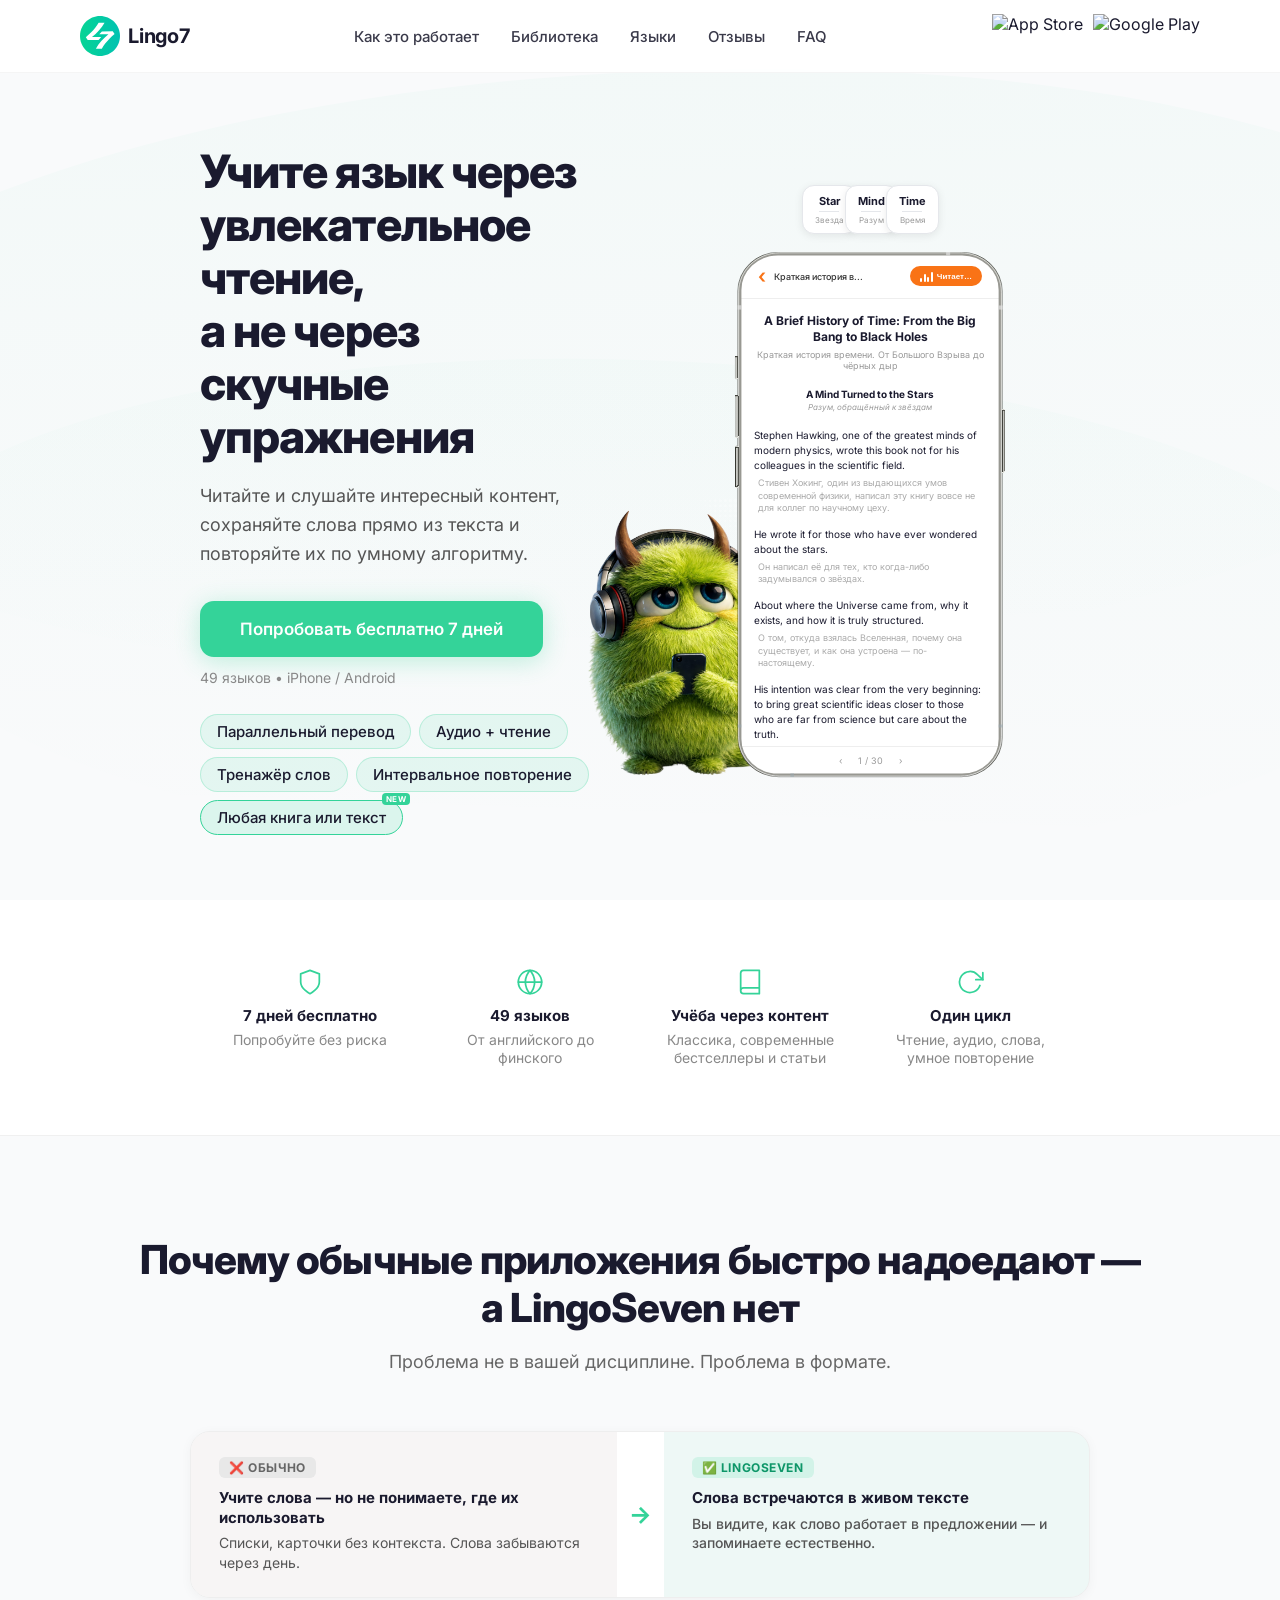
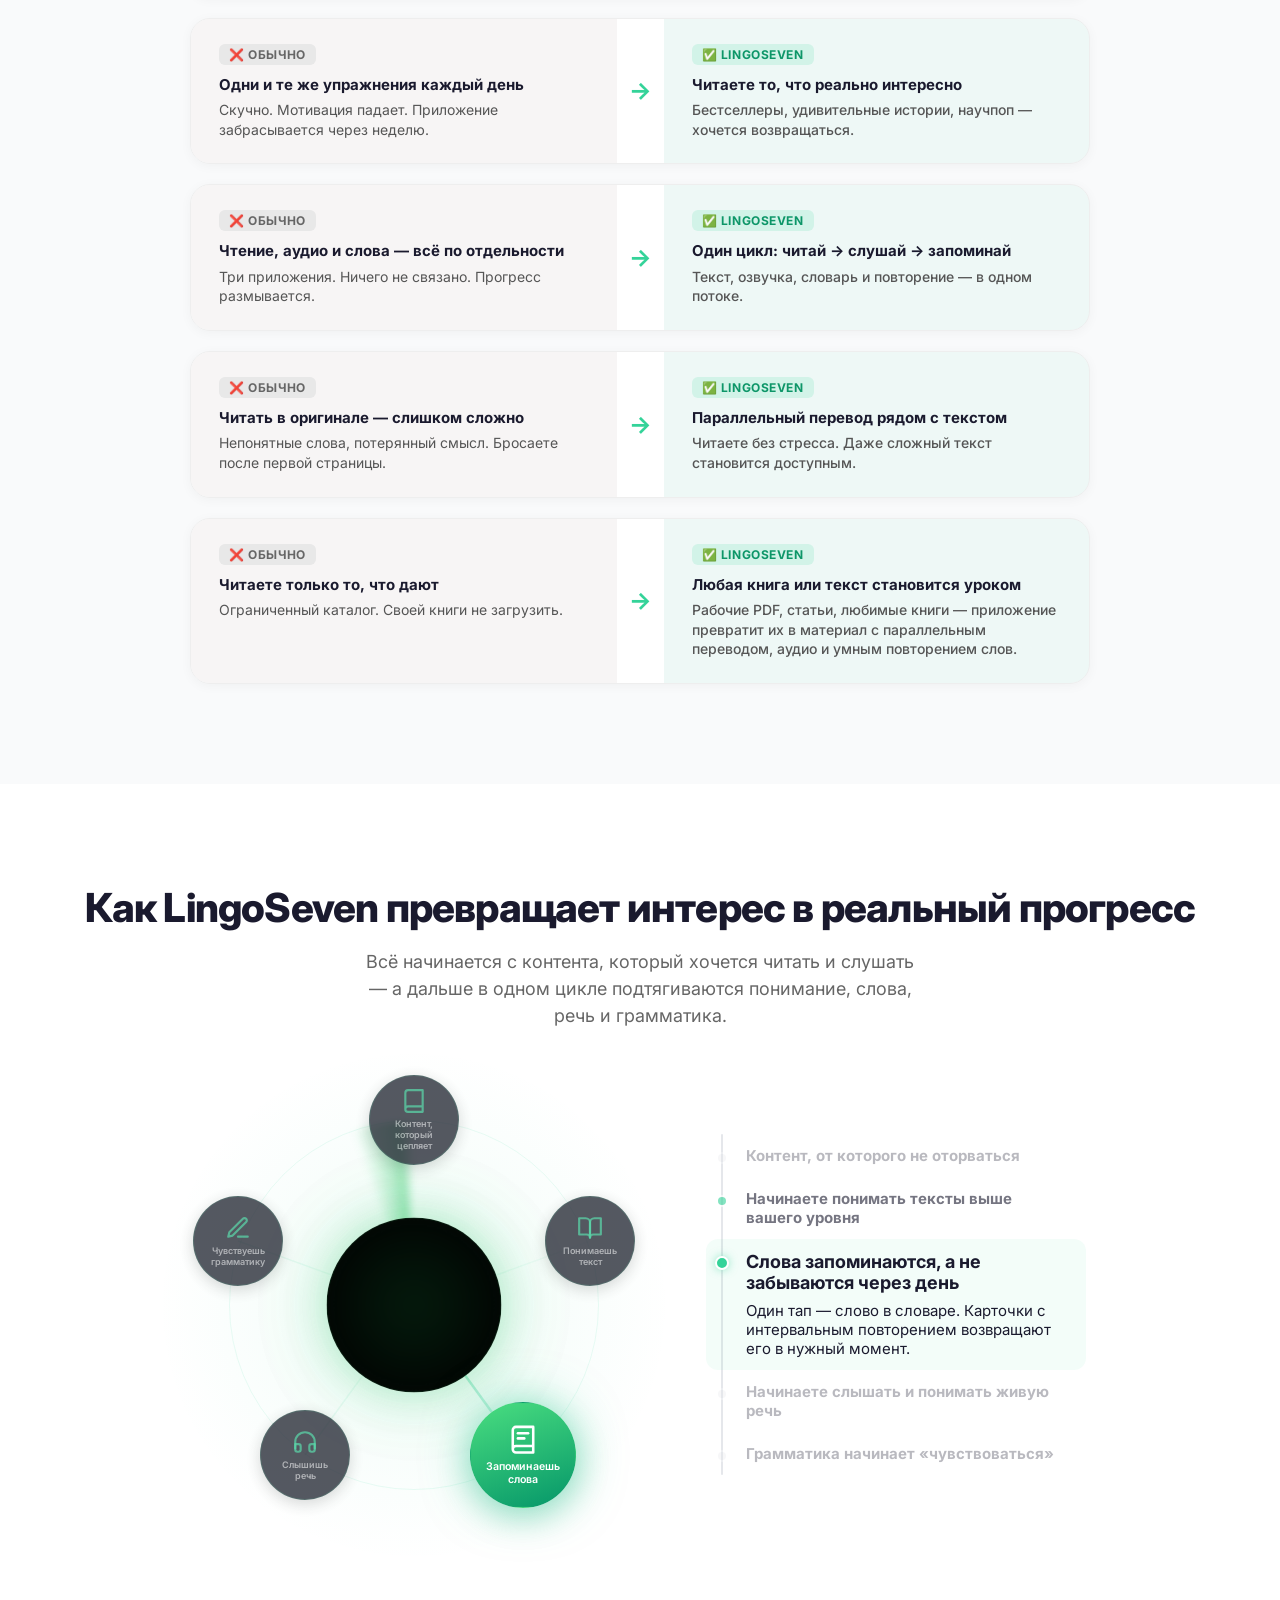
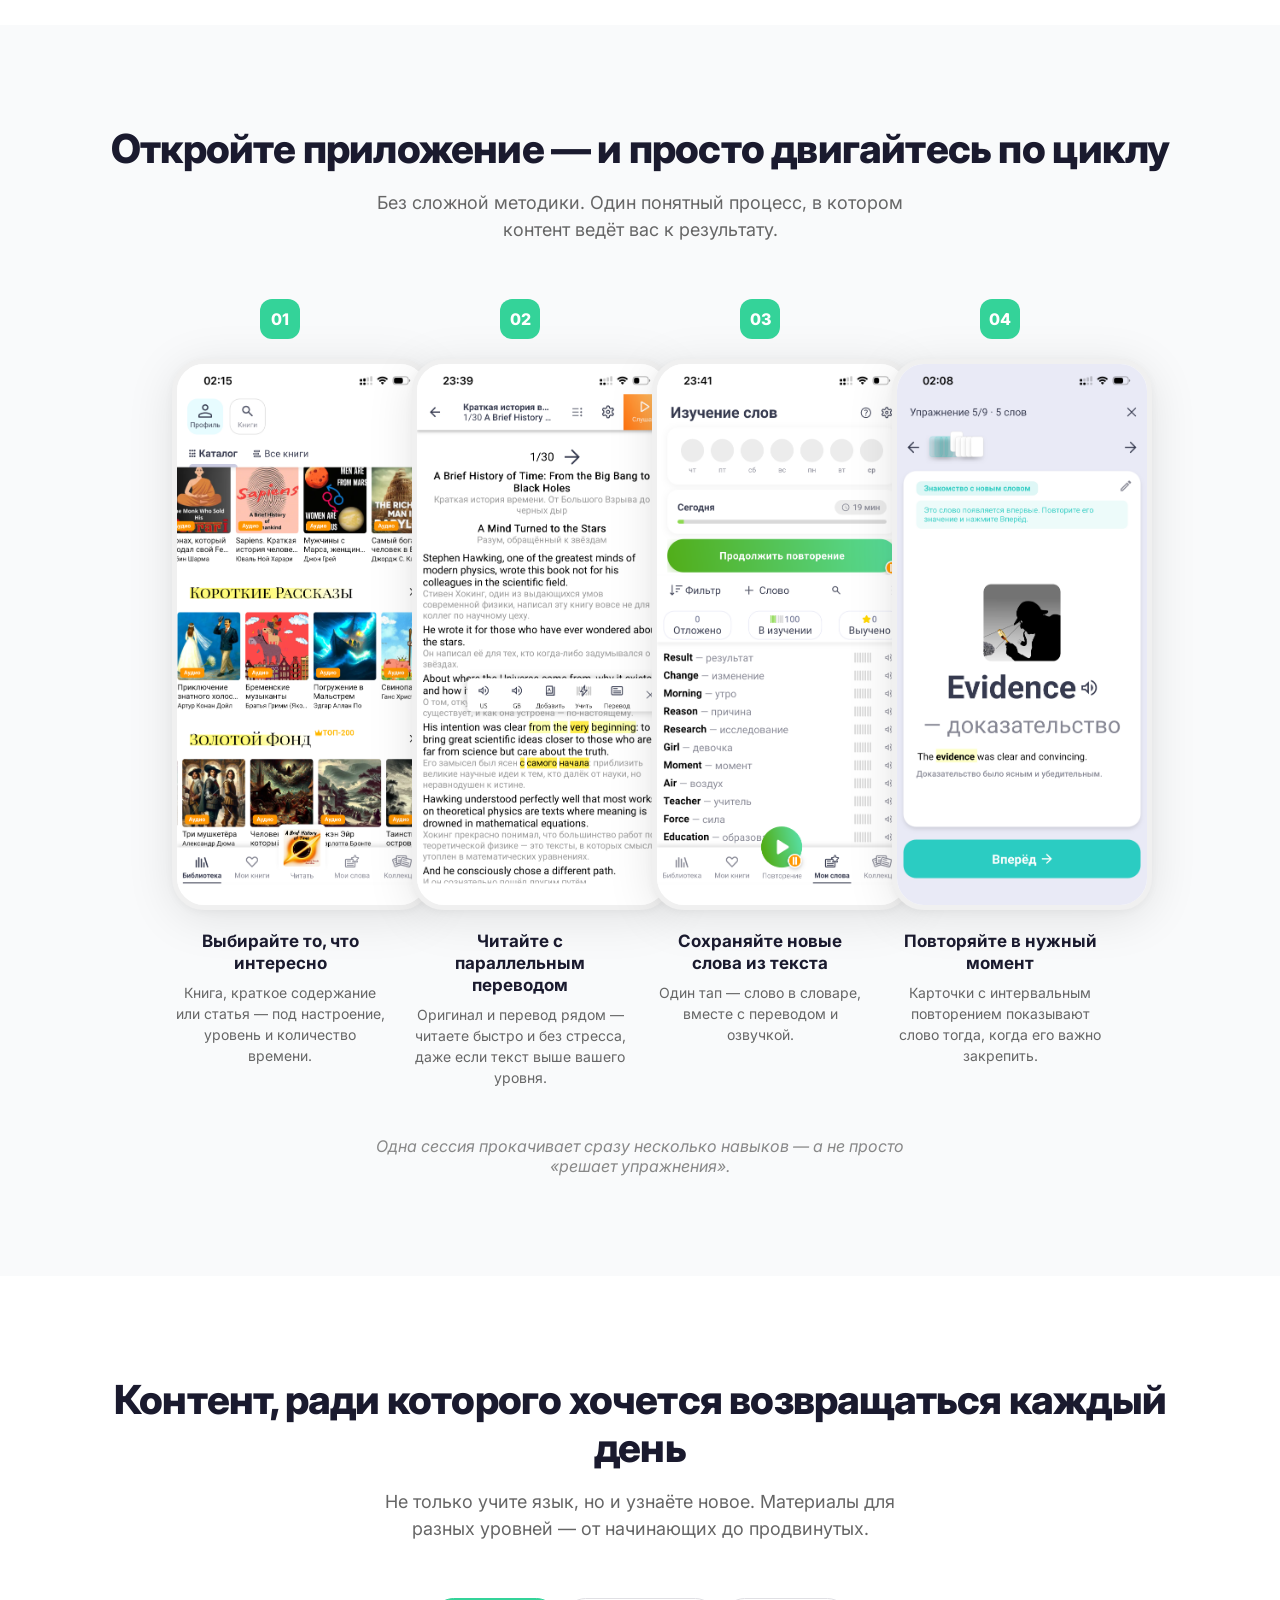
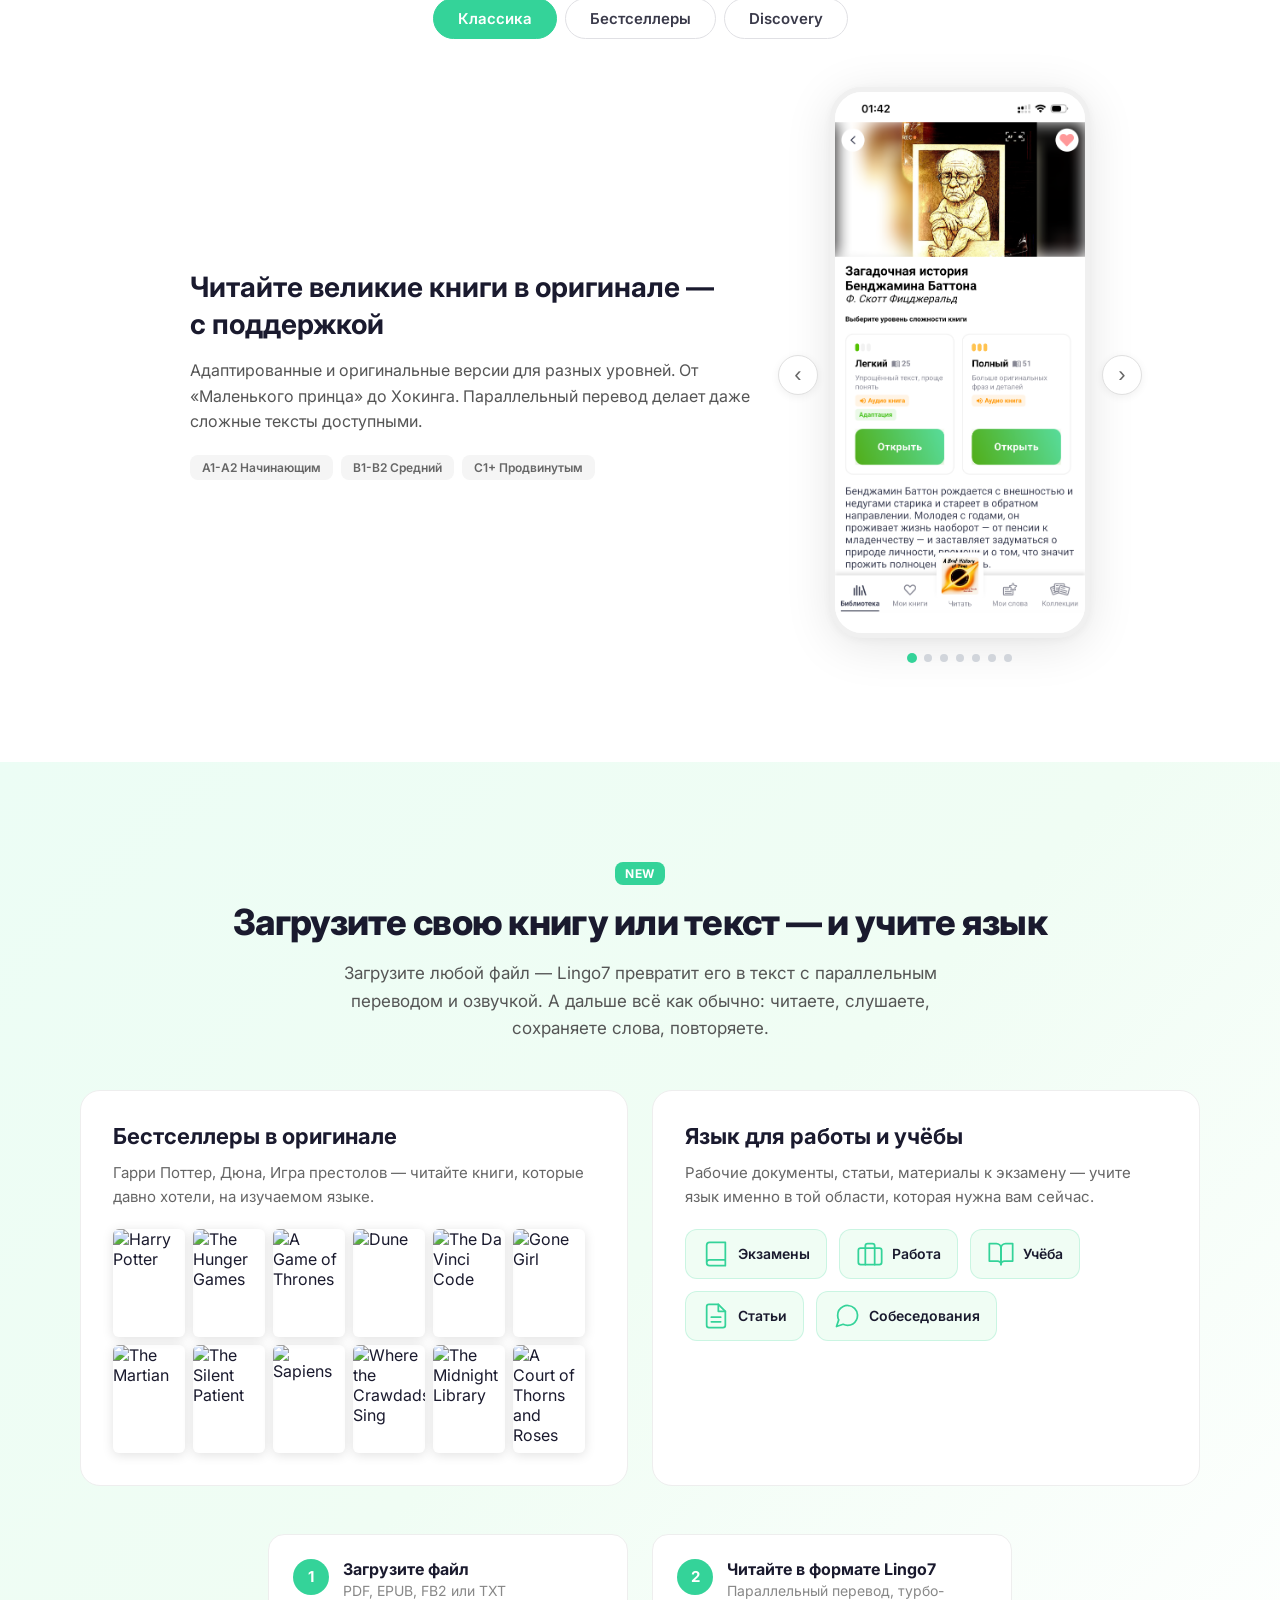
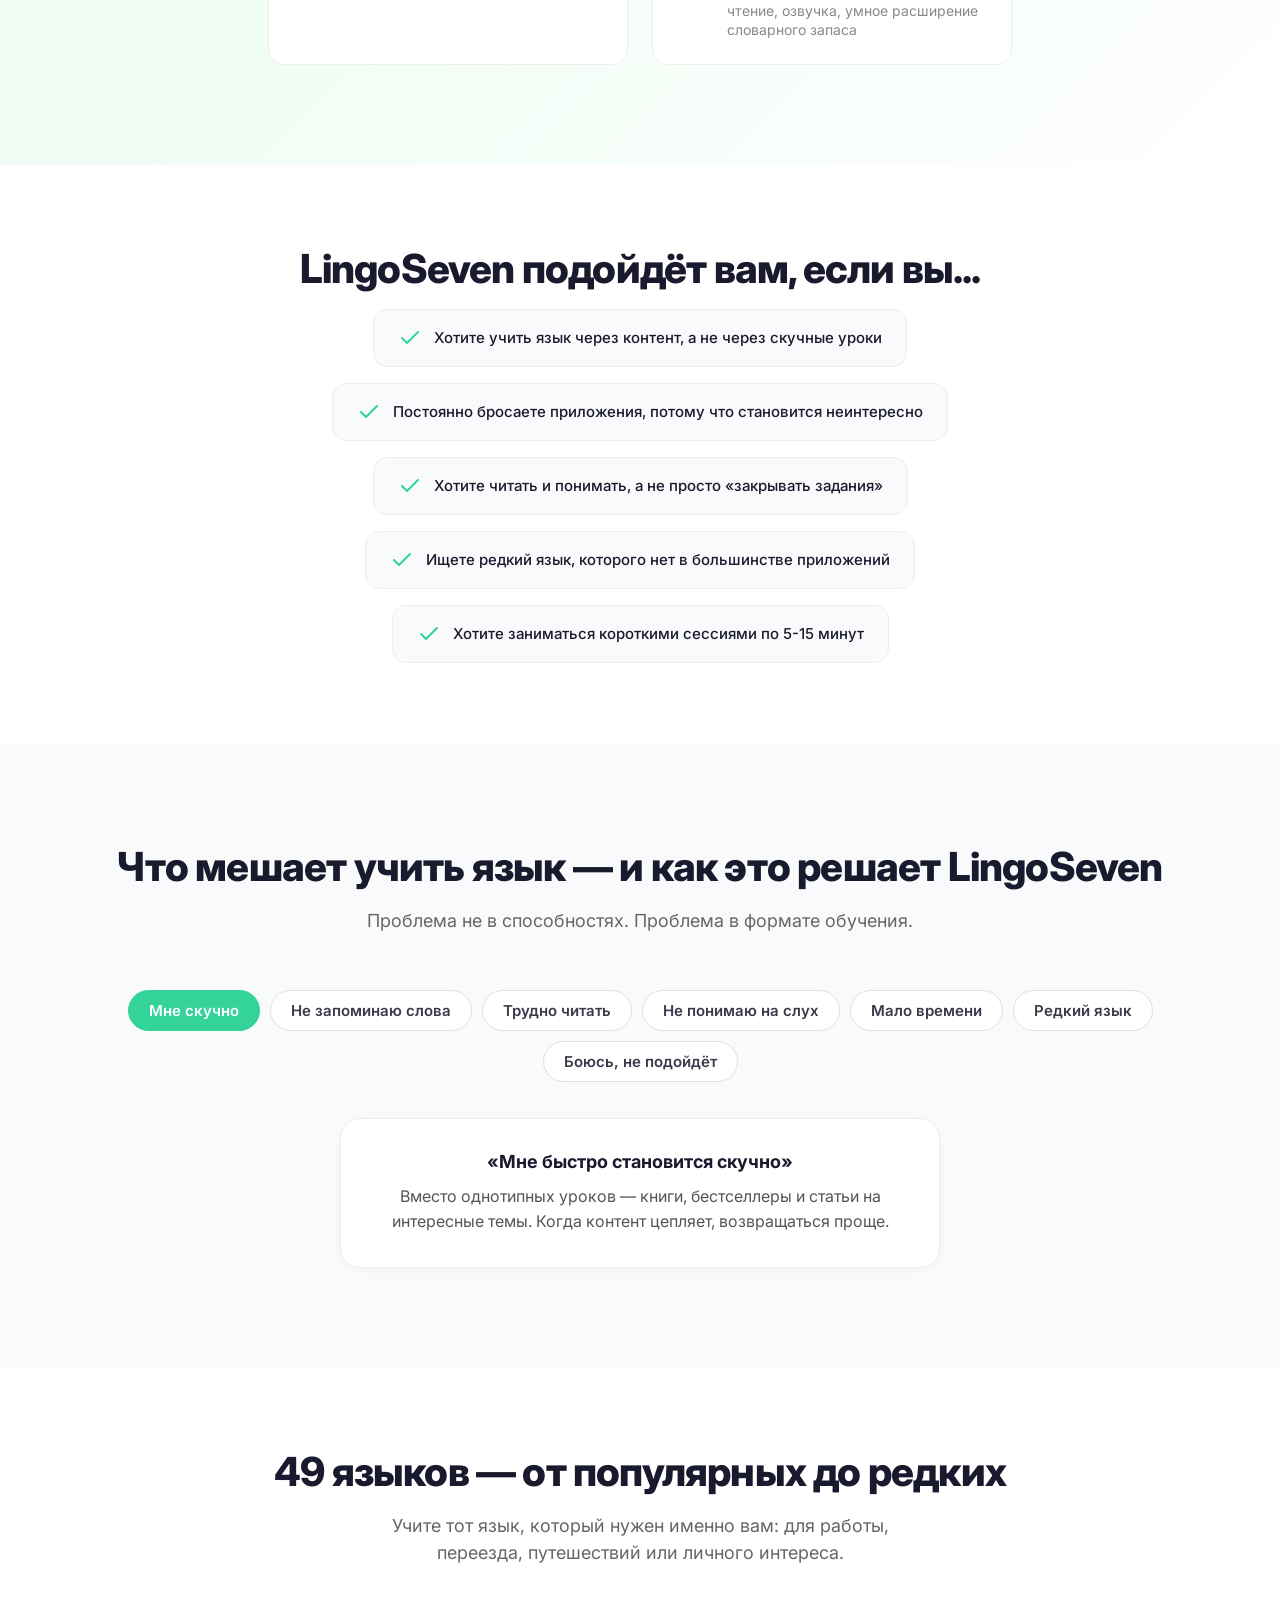
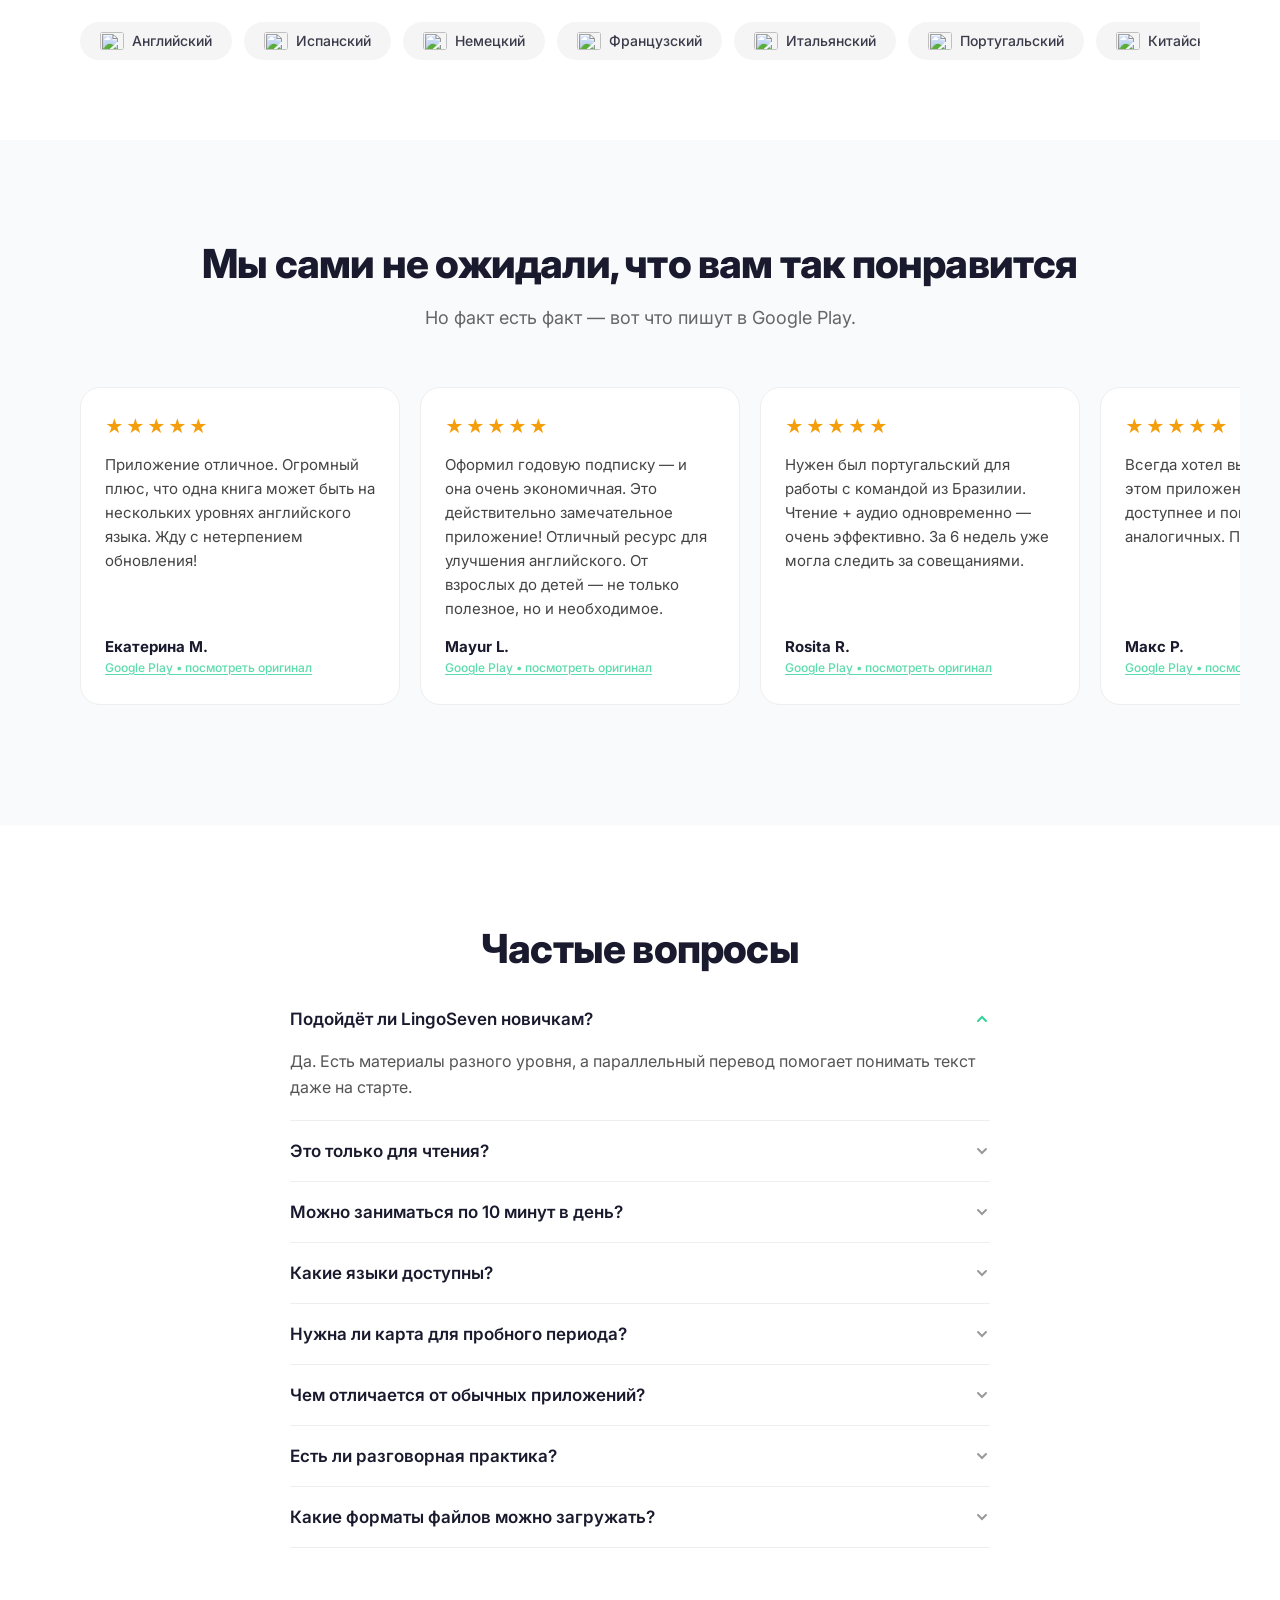
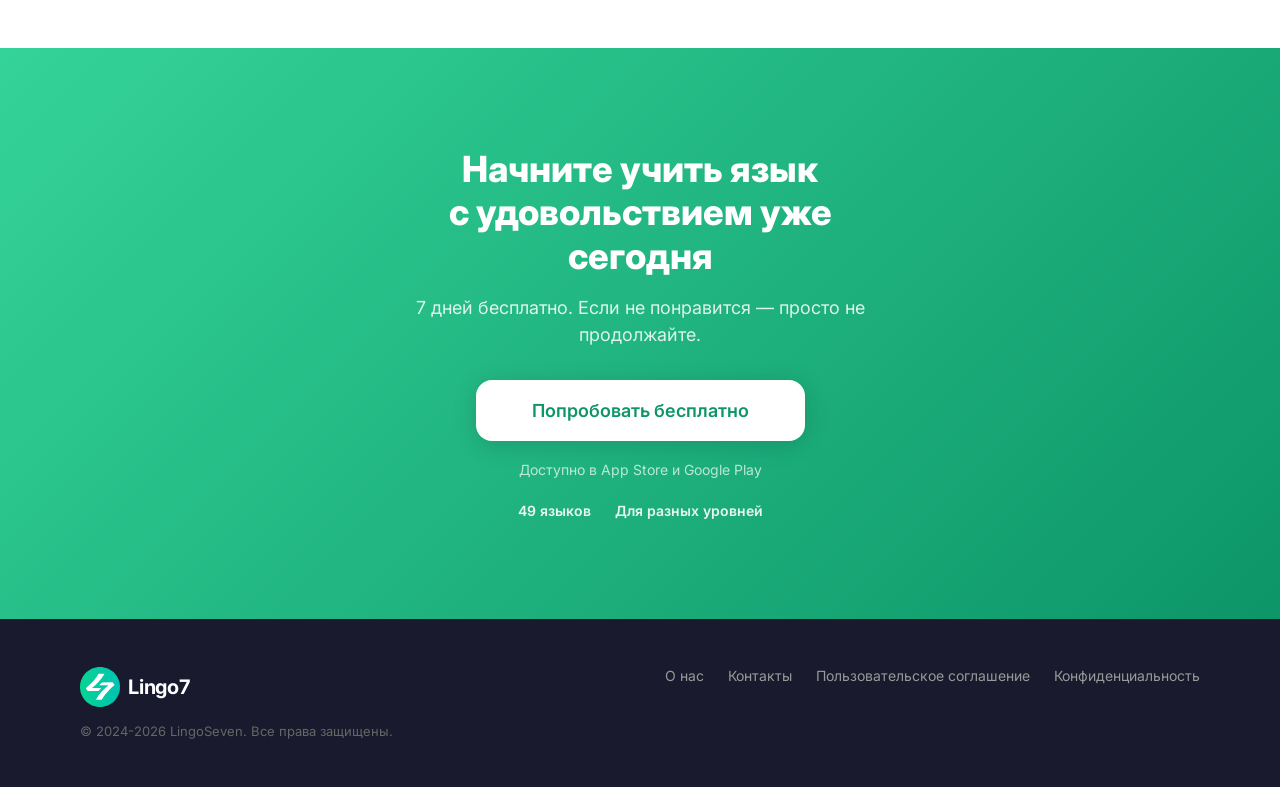
==== index.html @ 99ad4c53 "Update language count from 48 to 49 Co-Authored-By: Claude Opus 4.7 (1M context) <noreply@anthropic." ====
<!DOCTYPE html>
<html lang="ru">
<head>
  <meta charset="UTF-8">
  <meta name="viewport" content="width=device-width, initial-scale=1.0">
  <title>Lingo7 — Учите язык через книги, статьи и аудио. 49 языков</title>
  <meta name="description" content="Учите язык через чтение интересного контента: книги, саммари бестселлеров, статьи. Параллельный перевод, аудио, умное повторение слов. 49 языков. Загрузка любой своей книги.">
  <meta name="keywords" content="учить язык, изучение языка, параллельный перевод, чтение на английском, приложение для изучения языка, lingo7, аудиокниги с переводом, интервальное повторение">
  <link rel="canonical" href="https://lingo7.ru/">

  <!-- Open Graph -->
  <meta property="og:type" content="website">
  <meta property="og:url" content="https://lingo7.ru/">
  <meta property="og:title" content="Lingo7 — Учите язык через книги, статьи и аудио">
  <meta property="og:description" content="Читайте книги, бестселлеры и статьи на изучаемом языке с параллельным переводом, аудио и умным повторением слов. 49 языков.">
  <meta property="og:image" content="https://lingo7.ru/icon-512.png">
  <meta property="og:locale" content="ru_RU">
  <meta property="og:site_name" content="Lingo7">

  <!-- Twitter -->
  <meta name="twitter:card" content="summary_large_image">
  <meta name="twitter:title" content="Lingo7 — Учите язык через книги, статьи и аудио">
  <meta name="twitter:description" content="Читайте книги и статьи на изучаемом языке с параллельным переводом, аудио и умным повторением слов. 49 языков.">
  <meta name="twitter:image" content="https://lingo7.ru/icon-512.png">

  <link rel="icon" href="favicon.ico" sizes="any">
  <link rel="icon" type="image/svg+xml" href="favicon.svg">
  <link rel="icon" type="image/png" sizes="16x16" href="favicon-16x16.png">
  <link rel="icon" type="image/png" sizes="32x32" href="favicon-32x32.png">
  <link rel="apple-touch-icon" href="apple-touch-icon.png">
  <link rel="preconnect" href="https://fonts.googleapis.com">
  <link rel="preconnect" href="https://fonts.gstatic.com" crossorigin>
  <link href="https://fonts.googleapis.com/css2?family=Inter:wght@400;500;600;700;800&display=swap" rel="stylesheet">
  <link rel="stylesheet" href="styles.css">
  <script src="metrika.js"></script>
  <noscript><div><img src="https://mc.yandex.ru/watch/108422162" style="position:absolute; left:-9999px;" alt="" /></div></noscript>
</head>
<body>

  <!-- Header -->
  <header class="header">
    <div class="container header__inner">
      <a href="#" class="logo">
        <img src="favicon.svg" alt="LingoSeven" class="logo__img">
        <span class="logo__text">Lingo7</span>
      </a>
      <nav class="nav">
        <a href="#method" class="nav__link">Как это работает</a>
        <a href="#library" class="nav__link">Библиотека</a>
        <a href="#languages" class="nav__link">Языки</a>
        <a href="#reviews" class="nav__link">Отзывы</a>
        <a href="#faq" class="nav__link">FAQ</a>
      </nav>
      <button class="burger" id="burger" aria-label="Меню">
        <span></span><span></span><span></span>
      </button>
      <div class="header__right header__right--desktop">
        <a href="https://apps.apple.com/us/app/lingo7-reading-audio/id6471030440" class="store-btn" target="_blank" rel="noopener" aria-label="App Store">
          <img src="https://developer.apple.com/assets/elements/badges/download-on-the-app-store.svg" alt="App Store" height="40">
        </a>
        <a href="https://play.google.com/store/apps/details?id=com.doublereading" class="store-btn" target="_blank" rel="noopener" aria-label="Google Play">
          <img src="https://upload.wikimedia.org/wikipedia/commons/7/78/Google_Play_Store_badge_EN.svg" alt="Google Play" height="40">
        </a>
      </div>
      <div class="header__right header__right--mobile">
        <a href="https://apps.apple.com/us/app/lingo7-reading-audio/id6471030440" class="store-btn" target="_blank" rel="noopener" aria-label="App Store">
          <img src="https://static.tildacdn.com/tild3763-3738-4137-b830-613065353063/_.svg" alt="App Store" height="44">
        </a>
        <a href="https://play.google.com/store/apps/details?id=com.doublereading" class="store-btn" target="_blank" rel="noopener" aria-label="Google Play">
          <img src="https://static.tildacdn.com/tild6238-3365-4437-b962-383231626236/__.svg" alt="Google Play" height="44">
        </a>
      </div>
    </div>
  </header>

  <div class="mobile-menu" id="mobileMenu">
    <a href="#method" class="mobile-menu__link">Как это работает</a>
    <a href="#library" class="mobile-menu__link">Библиотека</a>
    <a href="#languages" class="mobile-menu__link">Языки</a>
    <a href="#reviews" class="mobile-menu__link">Отзывы</a>
    <a href="#faq" class="mobile-menu__link">FAQ</a>
  </div>

  <!-- 1. Hero -->
  <section class="hero">
    <div class="hero__bg">
      <div class="hero__wave hero__wave--1"></div>
      <div class="hero__wave hero__wave--2"></div>
    </div>
    <div class="container hero__inner">
      <div class="hero__content">
        <h1 class="hero__title">Учите язык через увлекательное чтение,<br>а&nbsp;не&nbsp;через скучные упражнения</h1>
        <p class="hero__subtitle">Читайте и слушайте интересный контент, сохраняйте слова прямо из текста и повторяйте их по умному алгоритму.</p>
        <a href="#" class="btn btn--primary hero__cta">Попробовать бесплатно 7 дней</a>
        <p class="hero__trust">49 языков &bull; iPhone / Android</p>
        <div class="hero__pills hero__pills--desktop">
          <span class="pill">Параллельный перевод</span>
          <span class="pill">Аудио + чтение</span>
          <span class="pill">Тренажёр слов</span>
          <span class="pill">Интервальное повторение</span>
          <span class="pill pill--new">Любая книга или текст</span>
        </div>
      </div>
      <div class="hero__showcase">
        <!-- Vocabulary deck above phone -->
        <div class="vocab-deck" id="vocabRow">
          <div class="vocab-card">
            <span class="vocab-card__en">Star</span>
            <span class="vocab-card__divider"></span>
            <span class="vocab-card__ru">Звезда</span>
          </div>
          <div class="vocab-card">
            <span class="vocab-card__en">Mind</span>
            <span class="vocab-card__divider"></span>
            <span class="vocab-card__ru">Разум</span>
          </div>
          <div class="vocab-card">
            <span class="vocab-card__en">Time</span>
            <span class="vocab-card__divider"></span>
            <span class="vocab-card__ru">Время</span>
          </div>
          <div class="vocab-card vocab-card--new" id="vocabNew">
            <span class="vocab-card__en">Wrote</span>
            <span class="vocab-card__divider"></span>
            <span class="vocab-card__ru">Написал</span>
          </div>
          <div class="vocab-card vocab-card--new" id="vocabNew2">
            <span class="vocab-card__en">Universe</span>
            <span class="vocab-card__divider"></span>
            <span class="vocab-card__ru">Вселенная</span>
          </div>
        </div>
        <div class="hero__phone-wrap">
          <img src="pics/green2.png" alt="" class="hero__mascot">
          <img src="pics/phone-clean.svg" alt="" class="phone__shell">
          <div class="phone__frame phone__frame--hero">
            <!-- Catalog screen (initial) -->
            <div class="reader__catalog" id="readerCatalog">
              <img src="pics/111.png" alt="Каталог" class="reader__catalog-img">
            </div>
            <div class="reader">
              <!-- Шапка -->
              <div class="reader__header">
                <span class="reader__back">&#8249;</span>
                <span class="reader__title">Краткая история в...</span>
                <button class="reader__listen is-active">
                  <span class="reader__eq">
                    <span class="reader__eq-bar"></span>
                    <span class="reader__eq-bar"></span>
                    <span class="reader__eq-bar"></span>
                    <span class="reader__eq-bar"></span>
                  </span>
                  Читает…
                </button>
              </div>
              <!-- Контент -->
              <div class="reader__content">
                <div class="reader__chapter">A Brief History of Time: From the Big Bang to Black Holes</div>
                <div class="reader__chapter-ru">Краткая история времени. От Большого Взрыва до чёрных дыр</div>

                <div class="reader__subchapter">A Mind Turned to the Stars</div>
                <div class="reader__subchapter-ru">Разум, обращённый к звёздам</div>

                <div class="reader__pair">
                  <p class="reader__en" data-line="0">Stephen Hawking, one of the greatest minds of modern physics, wrote this book not for his colleagues in the scientific field.</p>
                  <p class="reader__ru">Стивен Хокинг, один из выдающихся умов современной физики, написал эту книгу вовсе не для коллег по научному цеху.</p>
                </div>
                <div class="reader__pair">
                  <p class="reader__en" data-line="1">He wrote it for those who have ever wondered about the stars.</p>
                  <p class="reader__ru">Он написал её для тех, кто когда-либо задумывался о звёздах.</p>
                </div>
                <div class="reader__pair">
                  <p class="reader__en" data-line="2">About where the Universe came from, why it exists, and how it is truly structured.</p>
                  <p class="reader__ru">О том, откуда взялась Вселенная, почему она существует, и как она устроена — по-настоящему.</p>
                </div>
                <div class="reader__pair">
                  <p class="reader__en" data-line="3">His intention was clear from the very beginning: to bring great scientific ideas closer to those who are far from science but care about the truth.</p>
                  <p class="reader__ru">Его замысел был ясен с самого начала: приблизить великие научные идеи к тем, кто далёк от науки, но неравнодушен к истине.</p>
                </div>
                <div class="reader__pair">
                  <p class="reader__en" data-line="4">Hawking understood perfectly well that most works on theoretical physics are texts where meaning is drowned in mathematical equations.</p>
                  <p class="reader__ru">Хокинг прекрасно понимал, что большинство работ по теоретической физике — это тексты, в которых смысл утоплен в математических уравнениях.</p>
                </div>
                <div class="reader__pair">
                  <p class="reader__en" data-line="5">And he consciously chose a different path.</p>
                  <p class="reader__ru">И он сознательно выбрал другой путь.</p>
                </div>
              </div>

              <!-- Page footer -->
              <div class="reader__footer">
                <span class="reader__page">&#8249;</span>
                <span class="reader__page">1 / 30</span>
                <span class="reader__page">&#8250;</span>
              </div>

              <!-- Word popup bar -->
              <div class="reader__popup" id="readerPopup">
                <button class="reader__popup-btn" data-action="add">
                  <svg width="14" height="14" viewBox="0 0 24 24" fill="none" stroke="currentColor" stroke-width="2"><line x1="12" y1="5" x2="12" y2="19"/><line x1="5" y1="12" x2="19" y2="12"/></svg>
                  Добавить
                </button>
                <button class="reader__popup-btn" data-action="learn">
                  <svg width="14" height="14" viewBox="0 0 24 24" fill="none" stroke="currentColor" stroke-width="2"><path d="M2 3h6a4 4 0 0 1 4 4v14a3 3 0 0 0-3-3H2z"/><path d="M22 3h-6a4 4 0 0 0-4 4v14a3 3 0 0 1 3-3h7z"/></svg>
                  Учить
                </button>
                <button class="reader__popup-btn" data-action="translate">
                  <svg width="14" height="14" viewBox="0 0 24 24" fill="none" stroke="currentColor" stroke-width="2"><circle cx="12" cy="12" r="10"/><line x1="2" y1="12" x2="22" y2="12"/><path d="M12 2a15.3 15.3 0 0 1 4 10 15.3 15.3 0 0 1-4 10 15.3 15.3 0 0 1-4-10 15.3 15.3 0 0 1 4-10z"/></svg>
                  Перевод
                </button>
              </div>

              <!-- Word card overlay -->
              <div class="reader__card" id="readerCard">
                <div class="reader__card-header">
                  <button class="reader__card-close" id="readerCardClose">&times;</button>
                </div>
                <div class="reader__card-word">Wonder</div>
                <div class="reader__card-transcription">[wʌndəɹ]</div>
                <div class="reader__card-translation">— интересоваться</div>
                <div class="reader__card-divider"></div>
                <div class="reader__card-all">Все переводы:</div>
                <div class="reader__card-alt">— интересоваться</div>
                <div class="reader__card-alt">— удивляться</div>
                <div class="reader__card-example">I <em>wonder</em> what time it is.</div>
                <div class="reader__card-example-ru">Интересно, который сейчас час.</div>
              </div>

              <!-- Added to dictionary toast -->
              <div class="reader__toast" id="readerToast">
                <svg width="16" height="16" viewBox="0 0 24 24" fill="none" stroke="#34D399" stroke-width="2.5"><polyline points="20 6 9 17 4 12"/></svg>
                Добавлено в словарь
              </div>

              <!-- Tap finger -->
              <div class="reader__finger" id="readerFinger">
                <img src="pics/finger.svg" alt="" width="36" height="36">
              </div>
            </div>
          </div>
        </div>
      </div>
      <div class="hero__speech">
        <img src="pics/green2.png" alt="" class="hero__speech-mascot">
        <div class="hero__speech-bubble">
          <p>Читайте и слушайте интересный контент, сохраняйте слова прямо из текста и повторяйте их по умному алгоритму.</p>
          <span class="hero__speech-trust">49 языков &bull; iPhone / Android</span>
        </div>
      </div>
      <div class="hero__pills hero__pills--mobile">
        <div class="hero__pills-track">
          <span class="pill">Параллельный перевод</span>
          <span class="pill">Аудио + чтение</span>
          <span class="pill">Тренажёр слов</span>
          <span class="pill">Интервальное повторение</span>
          <span class="pill pill--new">Любая книга или текст</span>
          <span class="pill">Параллельный перевод</span>
          <span class="pill">Аудио + чтение</span>
          <span class="pill">Тренажёр слов</span>
          <span class="pill">Интервальное повторение</span>
          <span class="pill pill--new">Любая книга или текст</span>
        </div>
      </div>
    </div>
  </section>

  <!-- 2. Trust-strip -->
  <section class="trust">
    <div class="container trust__inner">
      <div class="trust__card">
        <svg class="trust__icon" width="28" height="28" viewBox="0 0 24 24" fill="none" stroke="#34D399" stroke-width="1.5" stroke-linecap="round" stroke-linejoin="round"><path d="M12 22s8-4 8-10V5l-8-3-8 3v7c0 6 8 10 8 10z"/></svg>
        <strong>7 дней бесплатно</strong>
        <span>Попробуйте без риска</span>
      </div>
      <div class="trust__card">
        <svg class="trust__icon" width="28" height="28" viewBox="0 0 24 24" fill="none" stroke="#34D399" stroke-width="1.5" stroke-linecap="round" stroke-linejoin="round"><circle cx="12" cy="12" r="10"/><line x1="2" y1="12" x2="22" y2="12"/><path d="M12 2a15.3 15.3 0 0 1 4 10 15.3 15.3 0 0 1-4 10 15.3 15.3 0 0 1-4-10 15.3 15.3 0 0 1 4-10z"/></svg>
        <strong>49 языков</strong>
        <span>От английского до финского</span>
      </div>
      <div class="trust__card">
        <svg class="trust__icon" width="28" height="28" viewBox="0 0 24 24" fill="none" stroke="#34D399" stroke-width="1.5" stroke-linecap="round" stroke-linejoin="round"><path d="M4 19.5v-15A2.5 2.5 0 0 1 6.5 2H20v20H6.5a2.5 2.5 0 0 1 0-5H20"/></svg>
        <strong>Учёба через контент</strong>
        <span>Классика, современные бестселлеры и статьи</span>
      </div>
      <div class="trust__card">
        <svg class="trust__icon" width="28" height="28" viewBox="0 0 24 24" fill="none" stroke="#34D399" stroke-width="1.5" stroke-linecap="round" stroke-linejoin="round"><polyline points="23 4 23 10 17 10"/><path d="M20.49 15a9 9 0 1 1-2.12-9.36L23 10"/></svg>
        <strong>Один цикл</strong>
        <span>Чтение, аудио, слова, умное повторение</span>
      </div>
    </div>
  </section>

  <!-- 3. Compare-block -->
  <section class="compare" id="why">
    <div class="container">
      <h2 class="section__title">Почему обычные приложения быстро надоедают — а&nbsp;LingoSeven нет</h2>
      <p class="section__subtitle">Проблема не в вашей дисциплине. Проблема в формате.</p>
      <div class="compare__list">

        <div class="compare__row">
          <div class="compare__old">
            <span class="compare__label compare__label--old">❌ Обычно</span>
            <strong>Учите слова — но не понимаете, где их использовать</strong>
            <p>Списки, карточки без контекста. Слова забываются через день.</p>
          </div>
          <div class="compare__arrow">→</div>
          <div class="compare__new">
            <span class="compare__label compare__label--new">✅ LingoSeven</span>
            <strong>Слова встречаются в живом тексте</strong>
            <p>Вы видите, как слово работает в предложении — и запоминаете естественно.</p>
          </div>
        </div>

        <div class="compare__row">
          <div class="compare__old">
            <span class="compare__label compare__label--old">❌ Обычно</span>
            <strong>Одни и те же упражнения каждый день</strong>
            <p>Скучно. Мотивация падает. Приложение забрасывается через неделю.</p>
          </div>
          <div class="compare__arrow">→</div>
          <div class="compare__new">
            <span class="compare__label compare__label--new">✅ LingoSeven</span>
            <strong>Читаете то, что реально интересно</strong>
            <p>Бестселлеры, удивительные истории, научпоп — хочется возвращаться.</p>
          </div>
        </div>

        <div class="compare__row">
          <div class="compare__old">
            <span class="compare__label compare__label--old">❌ Обычно</span>
            <strong>Чтение, аудио и слова — всё по отдельности</strong>
            <p>Три приложения. Ничего не связано. Прогресс размывается.</p>
          </div>
          <div class="compare__arrow">→</div>
          <div class="compare__new">
            <span class="compare__label compare__label--new">✅ LingoSeven</span>
            <strong>Один цикл: читай → слушай → запоминай</strong>
            <p>Текст, озвучка, словарь и повторение — в одном потоке.</p>
          </div>
        </div>

        <div class="compare__row">
          <div class="compare__old">
            <span class="compare__label compare__label--old">❌ Обычно</span>
            <strong>Читать в оригинале — слишком сложно</strong>
            <p>Непонятные слова, потерянный смысл. Бросаете после первой страницы.</p>
          </div>
          <div class="compare__arrow">→</div>
          <div class="compare__new">
            <span class="compare__label compare__label--new">✅ LingoSeven</span>
            <strong>Параллельный перевод рядом с текстом</strong>
            <p>Читаете без стресса. Даже сложный текст становится доступным.</p>
          </div>
        </div>

        <div class="compare__row">
          <div class="compare__old">
            <span class="compare__label compare__label--old">❌ Обычно</span>
            <strong>Читаете только то, что дают</strong>
            <p>Ограниченный каталог. Своей книги не загрузить.</p>
          </div>
          <div class="compare__arrow">→</div>
          <div class="compare__new">
            <span class="compare__label compare__label--new">✅ LingoSeven</span>
            <strong>Любая книга или текст становится уроком</strong>
            <p>Рабочие PDF, статьи, любимые книги — приложение превратит их в материал с параллельным переводом, аудио и умным повторением слов.</p>
          </div>
        </div>

      </div>
    </div>
  </section>

<!-- 4. Метод L7 (Orbital) -->
<section class="method" id="method">
    <div class="container">
      <h2 class="section__title">Как LingoSeven превращает интерес в&nbsp;реальный прогресс</h2>
      <p class="section__subtitle">Всё начинается с контента, который хочется читать и слушать — а дальше в одном цикле подтягиваются понимание, слова, речь и грамматика.</p>

      <div class="method__layout">
        <!-- Orbital diagram -->
        <div class="method__diagram">
          <div class="method__ring"></div>
          <!-- Connection lines -->
          <svg class="method__lines" width="440" height="440" viewBox="0 0 440 440">
            <line x1="220" y1="220" x2="220" y2="35" stroke="url(#lineGrad)" stroke-width="1.5" opacity="0.5"/>
            <line x1="220" y1="220" x2="396" y2="156" stroke="url(#lineGrad)" stroke-width="1.5" opacity="0.5"/>
            <line x1="220" y1="220" x2="329" y2="370" stroke="url(#lineGrad)" stroke-width="1.5" opacity="0.5"/>
            <line x1="220" y1="220" x2="111" y2="370" stroke="url(#lineGrad)" stroke-width="1.5" opacity="0.5"/>
            <line x1="220" y1="220" x2="44" y2="156" stroke="url(#lineGrad)" stroke-width="1.5" opacity="0.5"/>
            <defs>
              <linearGradient id="lineGrad" x1="0%" y1="0%" x2="100%" y2="0%">
                <stop offset="0%" stop-color="#34D399" stop-opacity="0.8"/>
                <stop offset="100%" stop-color="#34D399" stop-opacity="0.2"/>
              </linearGradient>
            </defs>
          </svg>
          <!-- Shared gradient for node icons -->
          <svg width="0" height="0" style="position:absolute;">
            <defs>
              <linearGradient id="nodeGrad" x1="0%" y1="0%" x2="100%" y2="100%">
                <stop offset="0%" stop-color="#34D399"/>
                <stop offset="100%" stop-color="#059669"/>
              </linearGradient>
            </defs>
          </svg>
          <div class="method__hub" id="methodPause">
            <video class="method__video" src="pics/animation.mp4" muted playsinline></video>
            <img class="method__logo" src="favicon.svg" alt="LingoSeven" style="display:none;">
            <div class="method__hub-overlay">
              <svg class="method__pause-icon" width="32" height="32" viewBox="0 0 24 24" fill="#fff"><rect x="6" y="4" width="4" height="16" rx="1"/><rect x="14" y="4" width="4" height="16" rx="1"/></svg>
              <svg class="method__play-icon" width="32" height="32" viewBox="0 0 24 24" fill="#fff" style="display:none"><polygon points="6 3 20 12 6 21"/></svg>
            </div>
          </div>

          <button class="method__node method__node--1" data-idx="4">
            <svg class="method__node-icon" width="26" height="26" viewBox="0 0 24 24" fill="none" stroke="url(#nodeGrad)" stroke-width="2" stroke-linecap="round" stroke-linejoin="round"><path d="M4 19.5v-15A2.5 2.5 0 0 1 6.5 2H20v20H6.5a2.5 2.5 0 0 1 0-5H20"/></svg>
            <span>Контент,<br>который<br>цепляет</span>
          </button>
          <button class="method__node method__node--2" data-idx="0">
            <svg class="method__node-icon" width="26" height="26" viewBox="0 0 24 24" fill="none" stroke="url(#nodeGrad)" stroke-width="2" stroke-linecap="round" stroke-linejoin="round"><path d="M2 3h6a4 4 0 0 1 4 4v14a3 3 0 0 0-3-3H2z"/><path d="M22 3h-6a4 4 0 0 0-4 4v14a3 3 0 0 1 3-3h7z"/></svg>
            <span>Понимаешь<br>текст</span>
          </button>
          <button class="method__node method__node--3" data-idx="1">
            <svg class="method__node-icon" width="26" height="26" viewBox="0 0 24 24" fill="none" stroke="url(#nodeGrad)" stroke-width="2" stroke-linecap="round" stroke-linejoin="round"><path d="M4 19.5v-15A2.5 2.5 0 0 1 6.5 2H20v20H6.5a2.5 2.5 0 0 1 0-5H20"/><line x1="8" y1="7" x2="16" y2="7"/><line x1="8" y1="11" x2="13" y2="11"/></svg>
            <span>Запоминаешь<br>слова</span>
          </button>
          <button class="method__node method__node--4" data-idx="2">
            <svg class="method__node-icon" width="26" height="26" viewBox="0 0 24 24" fill="none" stroke="url(#nodeGrad)" stroke-width="2" stroke-linecap="round" stroke-linejoin="round"><path d="M3 18v-6a9 9 0 0 1 18 0v6"/><path d="M21 19a2 2 0 0 1-2 2h-1a2 2 0 0 1-2-2v-3a2 2 0 0 1 2-2h3zM3 19a2 2 0 0 0 2 2h1a2 2 0 0 0 2-2v-3a2 2 0 0 0-2-2H3z"/></svg>
            <span>Слышишь<br>речь</span>
          </button>
          <button class="method__node method__node--5" data-idx="3">
            <svg class="method__node-icon" width="26" height="26" viewBox="0 0 24 24" fill="none" stroke="url(#nodeGrad)" stroke-width="2" stroke-linecap="round" stroke-linejoin="round"><path d="M12 20h9"/><path d="M16.5 3.5a2.121 2.121 0 1 1 3 3L7 19l-4 1 1-4L16.5 3.5z"/></svg>
            <span>Чувствуешь<br>грамматику</span>
          </button>
        </div>

        <!-- Detail panel -->
        <div class="method__details">
          <div class="method__detail" data-idx="4">
            <h3>Контент, от которого не оторваться</h3>
            <p>Бестселлеры, удивительные истории, научпоп — на разные уровни. Когда интересно, вы возвращаетесь каждый день, а язык растёт сам собой.</p>
          </div>
          <div class="method__detail" data-idx="0">
            <h3>Начинаете понимать тексты выше вашего уровня</h3>
            <p>Параллельный перевод рядом с оригиналом. Не нужно лезть в словарь — просто читаете и понимаете.</p>
          </div>
          <div class="method__detail" data-idx="1">
            <h3>Слова запоминаются, а не забываются через день</h3>
            <p>Один тап — слово в словаре. Карточки с интервальным повторением возвращают его в нужный момент.</p>
          </div>
          <div class="method__detail" data-idx="2">
            <h3>Начинаете слышать и понимать живую речь</h3>
            <p>Режим «слушай и читай» — звук и текст одновременно. Мозг быстро привыкает к звучанию языка.</p>
          </div>
          <div class="method__detail" data-idx="3">
            <h3>Грамматика начинает «чувствоваться»</h3>
            <p>Вы встречаете конструкции в живом тексте снова и снова. Правила усваиваются естественно, без зубрёжки.</p>
          </div>
        </div>
      </div>


      <!-- Mobile: cards list (hidden on desktop) -->
      <div class="method__mobile">
        <div class="method__hub method__hub--mob">
          <video class="method__video" src="pics/animation.mp4" muted playsinline></video>
          <img class="method__logo" src="favicon.svg" alt="LingoSeven" style="display:none;">
        </div>

        <div class="method__mob-card">
          <svg width="24" height="24" viewBox="0 0 24 24" fill="none" stroke="#34D399" stroke-width="1.5" stroke-linecap="round" stroke-linejoin="round"><path d="M2 3h6a4 4 0 0 1 4 4v14a3 3 0 0 0-3-3H2z"/><path d="M22 3h-6a4 4 0 0 0-4 4v14a3 3 0 0 1 3-3h7z"/></svg>
          <div>
            <strong>Понимаешь текст</strong>
            <p>Параллельный перевод рядом с оригиналом. Не нужно лезть в словарь — просто читаете и понимаете.</p>
          </div>
        </div>
        <div class="method__mob-card">
          <svg width="24" height="24" viewBox="0 0 24 24" fill="none" stroke="#34D399" stroke-width="1.5" stroke-linecap="round" stroke-linejoin="round"><path d="M4 19.5v-15A2.5 2.5 0 0 1 6.5 2H20v20H6.5a2.5 2.5 0 0 1 0-5H20"/><line x1="8" y1="7" x2="16" y2="7"/><line x1="8" y1="11" x2="13" y2="11"/></svg>
          <div>
            <strong>Запоминаешь слова</strong>
            <p>Один тап — слово в словаре. Карточки возвращают его в нужный момент.</p>
          </div>
        </div>
        <div class="method__mob-card">
          <svg width="24" height="24" viewBox="0 0 24 24" fill="none" stroke="#34D399" stroke-width="1.5" stroke-linecap="round" stroke-linejoin="round"><path d="M3 18v-6a9 9 0 0 1 18 0v6"/><path d="M21 19a2 2 0 0 1-2 2h-1a2 2 0 0 1-2-2v-3a2 2 0 0 1 2-2h3zM3 19a2 2 0 0 0 2 2h1a2 2 0 0 0 2-2v-3a2 2 0 0 0-2-2H3z"/></svg>
          <div>
            <strong>Слышишь речь</strong>
            <p>Режим «слушай и читай» — звук и текст одновременно. Мозг быстро привыкает к звучанию.</p>
          </div>
        </div>
        <div class="method__mob-card">
          <svg width="24" height="24" viewBox="0 0 24 24" fill="none" stroke="#34D399" stroke-width="1.5" stroke-linecap="round" stroke-linejoin="round"><path d="M12 20h9"/><path d="M16.5 3.5a2.121 2.121 0 1 1 3 3L7 19l-4 1 1-4L16.5 3.5z"/></svg>
          <div>
            <strong>Чувствуешь грамматику</strong>
            <p>Конструкции встречаются в живом тексте снова и снова — правила усваиваются естественно.</p>
          </div>
        </div>
        <div class="method__mob-card">
          <svg width="24" height="24" viewBox="0 0 24 24" fill="none" stroke="#34D399" stroke-width="1.5" stroke-linecap="round" stroke-linejoin="round"><path d="M4 19.5v-15A2.5 2.5 0 0 1 6.5 2H20v20H6.5a2.5 2.5 0 0 1 0-5H20"/></svg>
          <div>
            <strong>Контент, который цепляет</strong>
            <p>Бестселлеры, удивительные истории, научпоп — на разные уровни. Когда интересно, язык растёт сам собой.</p>
          </div>
        </div>
      </div>
    </div>
  </section>

  <!-- 5. 4 шага -->
  <section class="steps" id="steps">
    <div class="container">
      <h2 class="section__title">Откройте приложение — и&nbsp;просто двигайтесь по&nbsp;циклу</h2>
      <p class="section__subtitle">Без сложной методики. Один понятный процесс, в котором контент ведёт вас к результату.</p>

      <div class="steps__grid">
        <div class="steps__card">
          <span class="steps__num">01</span>
          <div class="steps__phone">
            <div class="phone__frame phone__frame--sm">
              <img src="pics/header.png" alt="Выбор контента" class="phone__img">
            </div>
          </div>
          <h3 class="steps__card-title">Выбирайте то, что интересно</h3>
          <p class="steps__card-text">Книга, краткое содержание или статья — под настроение, уровень и количество времени.</p>
        </div>

        <div class="steps__connector"></div>

        <div class="steps__card">
          <span class="steps__num">02</span>
          <div class="steps__phone">
            <div class="phone__frame phone__frame--sm">
              <img src="pics/IMG_1524.PNG" alt="Чтение с переводом" class="phone__img">
            </div>
          </div>
          <h3 class="steps__card-title">Читайте с параллельным переводом</h3>
          <p class="steps__card-text">Оригинал и перевод рядом — читаете быстро и без стресса, даже если текст выше вашего уровня.</p>
        </div>

        <div class="steps__connector"></div>

        <div class="steps__card">
          <span class="steps__num">03</span>
          <div class="steps__phone">
            <div class="phone__frame phone__frame--sm">
              <img src="pics/IMG_1527.PNG" alt="Сохранение слов" class="phone__img">
            </div>
          </div>
          <h3 class="steps__card-title">Сохраняйте новые слова из текста</h3>
          <p class="steps__card-text">Один тап — слово в словаре, вместе с переводом и озвучкой.</p>
        </div>

        <div class="steps__connector"></div>

        <div class="steps__card">
          <span class="steps__num">04</span>
          <div class="steps__phone">
            <div class="phone__frame phone__frame--sm">
              <img src="pics/test4.png" alt="Повторение" class="phone__img">
            </div>
          </div>
          <h3 class="steps__card-title">Повторяйте в нужный момент</h3>
          <p class="steps__card-text">Карточки с интервальным повторением показывают слово тогда, когда его важно закрепить.</p>
        </div>

      </div>

      <p class="steps__summary">Одна сессия прокачивает сразу несколько навыков — а не просто «решает упражнения».</p>
    </div>
  </section>

  <!-- 6. Библиотека -->
  <section class="library" id="library">
    <div class="container">
      <h2 class="section__title">Контент, ради которого хочется возвращаться каждый день</h2>
      <p class="section__subtitle">Не только учите язык, но и узнаёте новое. Материалы для разных уровней — от начинающих до продвинутых.</p>

      <div class="library__tabs">
        <button class="library__tab is-active" data-tab="classics">Классика</button>
        <button class="library__tab" data-tab="summaries">Бестселлеры</button>
        <button class="library__tab" data-tab="discovery">Discovery</button>
      </div>

      <div class="library__panels">
        <div class="library__panel is-active" data-tab="classics">
          <div class="library__panel-content">
            <h3>Читайте великие книги в оригинале — с&nbsp;поддержкой</h3>
            <p>Адаптированные и оригинальные версии для разных уровней. От «Маленького принца» до Хокинга. Параллельный перевод делает даже сложные тексты доступными.</p>
            <div class="library__badges">
              <span class="library__badge">A1-A2 Начинающим</span>
              <span class="library__badge">B1-B2 Средний</span>
              <span class="library__badge">C1+ Продвинутым</span>
            </div>
          </div>
          <div class="library__phone">
            <button class="library__arrow library__arrow--prev">&#8249;</button>
            <button class="library__arrow library__arrow--next">&#8250;</button>
            <div class="phone__frame phone__frame--md">
              <img src="pics/benjamin.png" alt="Классика" class="phone__img library__screen">
            </div>
            <div class="library__dots">
              <span class="library__dot is-active" data-src="pics/benjamin.png"></span>
              <span class="library__dot" data-src="pics/Классика/IMG_1551.PNG"></span>
              <span class="library__dot" data-src="pics/Классика/IMG_1552.PNG"></span>
              <span class="library__dot" data-src="pics/Классика/IMG_1554.PNG"></span>
              <span class="library__dot" data-src="pics/Классика/IMG_1555.PNG"></span>
              <span class="library__dot" data-src="pics/Классика/IMG_1558.PNG"></span>
              <span class="library__dot" data-src="pics/Классика/IMG_1559.PNG"></span>
            </div>
          </div>
        </div>

        <div class="library__panel" data-tab="summaries">
          <div class="library__panel-content">
            <h3>Суть лучших книг мира за&nbsp;7-15 минут</h3>
            <p>Ключевые идеи мировых бестселлеров в кратком пересказе — на языке, который вы учите. Развивайтесь и учите язык одновременно.</p>
            <div class="library__examples">Думай и богатей &bull; Принцип 80/20 &bull; 7 навыков высокоэффективных людей &bull; Сила настоящего</div>
            <div class="library__badges">
              <span class="library__badge">A1-A2 Начинающим</span>
              <span class="library__badge">B1-B2 Средний</span>
            </div>
          </div>
          <div class="library__phone">
            <button class="library__arrow library__arrow--prev">&#8249;</button>
            <button class="library__arrow library__arrow--next">&#8250;</button>
            <div class="phone__frame phone__frame--md">
              <img src="pics/IMG_1518.PNG" alt="Бестселлеры" class="phone__img library__screen">
            </div>
            <div class="library__dots">
              <span class="library__dot is-active" data-src="pics/IMG_1518.PNG"></span>
              <span class="library__dot" data-src="pics/Бестселлеры/IMG_1559.PNG"></span>
              <span class="library__dot" data-src="pics/Бестселлеры/IMG_1561.PNG"></span>
              <span class="library__dot" data-src="pics/Бестселлеры/IMG_1562.PNG"></span>
              <span class="library__dot" data-src="pics/Бестселлеры/IMG_1563.PNG"></span>
              <span class="library__dot" data-src="pics/Бестселлеры/IMG_1564.PNG"></span>
              <span class="library__dot" data-src="pics/Бестселлеры/IMG_1565.PNG"></span>
            </div>
          </div>
        </div>

        <div class="library__panel" data-tab="discovery">
          <div class="library__panel-content">
            <h3>5 минут в день — интересный факт +&nbsp;новые слова</h3>
            <p>Космос, психология, бизнес, природа, технологии — сотни коротких статей на любую тему. Каждый день узнавайте что-то новое, а язык учится сам.</p>
            <div class="library__badges">
              <span class="library__badge">A1-A2 Начинающим</span>
              <span class="library__badge">B1-B2 Средний</span>
              <span class="library__badge">C1+ Продвинутым</span>
            </div>
          </div>
          <div class="library__phone">
            <button class="library__arrow library__arrow--prev">&#8249;</button>
            <button class="library__arrow library__arrow--next">&#8250;</button>
            <div class="phone__frame phone__frame--md">
              <img src="pics/IMG_1519.PNG" alt="Discovery" class="phone__img library__screen">
            </div>
            <div class="library__dots">
              <span class="library__dot is-active" data-src="pics/IMG_1519.PNG"></span>
              <span class="library__dot" data-src="pics/Discovery/IMG_1567.PNG"></span>
              <span class="library__dot" data-src="pics/Discovery/IMG_1568.PNG"></span>
              <span class="library__dot" data-src="pics/Discovery/IMG_1569.PNG"></span>
              <span class="library__dot" data-src="pics/Discovery/IMG_1570.PNG"></span>
              <span class="library__dot" data-src="pics/Discovery/IMG_1571.PNG"></span>
              <span class="library__dot" data-src="pics/Discovery/IMG_1572.PNG"></span>
            </div>
          </div>
        </div>
      </div>

      </div>
    </div>
  </section>

  <!-- Wow-баннер: Загрузи книгу -->
  <section class="custom-book">
    <div class="container">
      <div class="custom-book__header">
        <span class="custom-book__badge">NEW</span>
        <h2 class="custom-book__title">Загрузите свою книгу или текст — и&nbsp;учите язык</h2>
        <p class="custom-book__text">Загрузите любой файл — Lingo7 превратит его в текст с параллельным переводом и озвучкой. А дальше всё как обычно: читаете, слушаете, сохраняете слова, повторяете.</p>
      </div>

      <div class="custom-book__cards">
        <div class="custom-book__card">
          <h3>Бестселлеры в оригинале</h3>
          <p>Гарри Поттер, Дюна, Игра престолов — читайте книги, которые давно хотели, на изучаемом языке.</p>
          <div class="custom-book__shelf">
            <img src="https://covers.openlibrary.org/b/isbn/9781408855652-L.jpg" alt="Harry Potter" loading="lazy">
            <img src="https://covers.openlibrary.org/b/isbn/9780439023481-L.jpg" alt="The Hunger Games" loading="lazy">
            <img src="https://covers.openlibrary.org/b/isbn/9780553593716-L.jpg" alt="A Game of Thrones" loading="lazy">
            <img src="https://covers.openlibrary.org/b/isbn/9780593099322-L.jpg" alt="Dune" loading="lazy">
            <img src="https://covers.openlibrary.org/b/isbn/9780307474278-L.jpg" alt="The Da Vinci Code" loading="lazy">
            <img src="https://covers.openlibrary.org/b/isbn/9780307588371-L.jpg" alt="Gone Girl" loading="lazy">
            <img src="https://covers.openlibrary.org/b/isbn/9780553418026-L.jpg" alt="The Martian" loading="lazy">
            <img src="https://covers.openlibrary.org/b/isbn/9781250301697-L.jpg" alt="The Silent Patient" loading="lazy">
            <img src="https://covers.openlibrary.org/b/isbn/9780062316097-L.jpg" alt="Sapiens" loading="lazy">
            <img src="https://covers.openlibrary.org/b/isbn/9780735219090-L.jpg" alt="Where the Crawdads Sing" loading="lazy">
            <img src="https://covers.openlibrary.org/b/isbn/9780525559474-L.jpg" alt="The Midnight Library" loading="lazy">
            <img src="https://covers.openlibrary.org/b/isbn/9781635575569-L.jpg" alt="A Court of Thorns and Roses" loading="lazy">
          </div>
        </div>
        <div class="custom-book__card">
          <h3>Язык для работы и учёбы</h3>
          <p>Рабочие документы, статьи, материалы к экзамену — учите язык именно в той области, которая нужна вам сейчас.</p>
          <div class="custom-book__usecases">
            <div class="custom-book__usecase">
              <svg width="28" height="28" viewBox="0 0 24 24" fill="none" stroke="#34D399" stroke-width="1.5" stroke-linecap="round" stroke-linejoin="round"><path d="M4 19.5v-15A2.5 2.5 0 0 1 6.5 2H20v20H6.5a2.5 2.5 0 0 1 0-5H20"/></svg>
              <span>Экзамены</span>
            </div>
            <div class="custom-book__usecase">
              <svg width="28" height="28" viewBox="0 0 24 24" fill="none" stroke="#34D399" stroke-width="1.5" stroke-linecap="round" stroke-linejoin="round"><rect x="2" y="7" width="20" height="14" rx="2" ry="2"/><path d="M16 21V5a2 2 0 0 0-2-2h-4a2 2 0 0 0-2 2v16"/></svg>
              <span>Работа</span>
            </div>
            <div class="custom-book__usecase">
              <svg width="28" height="28" viewBox="0 0 24 24" fill="none" stroke="#34D399" stroke-width="1.5" stroke-linecap="round" stroke-linejoin="round"><path d="M2 3h6a4 4 0 0 1 4 4v14a3 3 0 0 0-3-3H2z"/><path d="M22 3h-6a4 4 0 0 0-4 4v14a3 3 0 0 1 3-3h7z"/></svg>
              <span>Учёба</span>
            </div>
            <div class="custom-book__usecase">
              <svg width="28" height="28" viewBox="0 0 24 24" fill="none" stroke="#34D399" stroke-width="1.5" stroke-linecap="round" stroke-linejoin="round"><path d="M14 2H6a2 2 0 0 0-2 2v16a2 2 0 0 0 2 2h12a2 2 0 0 0 2-2V8z"/><polyline points="14 2 14 8 20 8"/><line x1="16" y1="13" x2="8" y2="13"/><line x1="16" y1="17" x2="8" y2="17"/></svg>
              <span>Статьи</span>
            </div>
            <div class="custom-book__usecase">
              <svg width="28" height="28" viewBox="0 0 24 24" fill="none" stroke="#34D399" stroke-width="1.5" stroke-linecap="round" stroke-linejoin="round"><path d="M21 11.5a8.38 8.38 0 0 1-.9 3.8 8.5 8.5 0 0 1-7.6 4.7 8.38 8.38 0 0 1-3.8-.9L3 21l1.9-5.7a8.38 8.38 0 0 1-.9-3.8 8.5 8.5 0 0 1 4.7-7.6 8.38 8.38 0 0 1 3.8-.9h.5a8.48 8.48 0 0 1 8 8v.5z"/></svg>
              <span>Собеседования</span>
            </div>
          </div>
        </div>
      </div>

      <div class="custom-book__steps">
        <div class="custom-book__step">
          <span class="custom-book__step-num">1</span>
          <div>
            <strong>Загрузите файл</strong>
            <p>PDF, EPUB, FB2 или TXT</p>
          </div>
        </div>
        <div class="custom-book__step">
          <span class="custom-book__step-num">2</span>
          <div>
            <strong>Читайте в формате Lingo7</strong>
            <p>Параллельный перевод, турбо-чтение, озвучка, умное расширение словарного запаса</p>
          </div>
        </div>
      </div>
    </div>
  </section>

  <!-- 8. Для кого -->
  <section class="audience" id="audience">
    <div class="container">
      <h2 class="section__title">LingoSeven подойдёт вам, если вы...</h2>
      <div class="audience__grid">
        <div class="audience__card">
          <svg width="24" height="24" viewBox="0 0 24 24" fill="none" stroke="#34D399" stroke-width="2" stroke-linecap="round" stroke-linejoin="round"><polyline points="20 6 9 17 4 12"/></svg>
          <span>Хотите учить язык через контент, а не через скучные уроки</span>
        </div>
        <div class="audience__card">
          <svg width="24" height="24" viewBox="0 0 24 24" fill="none" stroke="#34D399" stroke-width="2" stroke-linecap="round" stroke-linejoin="round"><polyline points="20 6 9 17 4 12"/></svg>
          <span>Постоянно бросаете приложения, потому что становится неинтересно</span>
        </div>
        <div class="audience__card">
          <svg width="24" height="24" viewBox="0 0 24 24" fill="none" stroke="#34D399" stroke-width="2" stroke-linecap="round" stroke-linejoin="round"><polyline points="20 6 9 17 4 12"/></svg>
          <span>Хотите читать и понимать, а не просто «закрывать задания»</span>
        </div>
        <div class="audience__card">
          <svg width="24" height="24" viewBox="0 0 24 24" fill="none" stroke="#34D399" stroke-width="2" stroke-linecap="round" stroke-linejoin="round"><polyline points="20 6 9 17 4 12"/></svg>
          <span>Ищете редкий язык, которого нет в большинстве приложений</span>
        </div>
        <div class="audience__card">
          <svg width="24" height="24" viewBox="0 0 24 24" fill="none" stroke="#34D399" stroke-width="2" stroke-linecap="round" stroke-linejoin="round"><polyline points="20 6 9 17 4 12"/></svg>
          <span>Хотите заниматься короткими сессиями по 5-15 минут</span>
        </div>
      </div>
    </div>
  </section>

  <!-- 9. Боли → Решения -->
  <section class="pains" id="pains">
    <div class="container">
      <h2 class="section__title">Что мешает учить язык — и&nbsp;как это решает LingoSeven</h2>
      <p class="section__subtitle">Проблема не в способностях. Проблема в формате обучения.</p>

      <div class="pains__chips">
        <button class="pains__chip is-active" data-pain="0">Мне скучно</button>
        <button class="pains__chip" data-pain="1">Не запоминаю слова</button>
        <button class="pains__chip" data-pain="2">Трудно читать</button>
        <button class="pains__chip" data-pain="3">Не понимаю на слух</button>
        <button class="pains__chip" data-pain="4">Мало времени</button>
        <button class="pains__chip" data-pain="5">Редкий язык</button>
        <button class="pains__chip" data-pain="6">Боюсь, не подойдёт</button>
      </div>

      <div class="pains__answers">
        <div class="pains__answer is-active" data-pain="0">
          <strong>«Мне быстро становится скучно»</strong>
          <p>Вместо однотипных уроков — книги, бестселлеры и статьи на интересные темы. Когда контент цепляет, возвращаться проще.</p>
        </div>
        <div class="pains__answer" data-pain="1">
          <strong>«Вижу слова, но не запоминаю»</strong>
          <p>Слово сохраняется из контекста в один тап, потом возвращается в карточках по интервальному алгоритму. Запоминание становится системным.</p>
        </div>
        <div class="pains__answer" data-pain="2">
          <strong>«Слишком трудно читать в оригинале»</strong>
          <p>Параллельный перевод и выравнивание предложений — читаете без постоянных переключений в переводчик.</p>
        </div>
        <div class="pains__answer" data-pain="3">
          <strong>«Плохо понимаю на слух»</strong>
          <p>Режим «слушай и читай» связывает звучание слова с написанием и смыслом. Привыкаете к звучанию языка естественно.</p>
        </div>
        <div class="pains__answer" data-pain="4">
          <strong>«У меня мало времени»</strong>
          <p>Короткие форматы и быстрые сессии — даже 5-10 минут в день достаточно, чтобы не выпадать из ритма.</p>
        </div>
        <div class="pains__answer" data-pain="5">
          <strong>«Нужен редкий язык»</strong>
          <p>49 языков, включая сербский, эстонский, финский. Со всеми фичами — параллельный перевод, аудио, карточки.</p>
        </div>
        <div class="pains__answer" data-pain="6">
          <strong>«Боюсь, что не подойдёт»</strong>
          <p>7 дней бесплатно. Попробуйте и решите спокойно — вы ничем не рискуете.</p>
        </div>
      </div>
    </div>
  </section>

  <!-- 10. 49 языков -->
  <section class="languages" id="languages">
    <div class="container">
      <h2 class="section__title">49 языков — от&nbsp;популярных до&nbsp;редких</h2>
      <p class="section__subtitle">Учите тот язык, который нужен именно вам: для работы, переезда, путешествий или личного интереса.</p>
      <div class="languages__marquee">
        <div class="languages__track">
          <span><img src="https://flagcdn.com/24x18/gb.png" alt="">Английский</span>
          <span><img src="https://flagcdn.com/24x18/es.png" alt="">Испанский</span>
          <span><img src="https://flagcdn.com/24x18/de.png" alt="">Немецкий</span>
          <span><img src="https://flagcdn.com/24x18/fr.png" alt="">Французский</span>
          <span><img src="https://flagcdn.com/24x18/it.png" alt="">Итальянский</span>
          <span><img src="https://flagcdn.com/24x18/pt.png" alt="">Португальский</span>
          <span><img src="https://flagcdn.com/24x18/cn.png" alt="">Китайский</span>
          <span><img src="https://flagcdn.com/24x18/jp.png" alt="">Японский</span>
          <span><img src="https://flagcdn.com/24x18/kr.png" alt="">Корейский</span>
          <span><img src="https://flagcdn.com/24x18/tr.png" alt="">Турецкий</span>
          <span><img src="https://flagcdn.com/24x18/sa.png" alt="">Арабский</span>
          <span><img src="https://flagcdn.com/24x18/in.png" alt="">Хинди</span>
          <span><img src="https://flagcdn.com/24x18/pl.png" alt="">Польский</span>
          <span><img src="https://flagcdn.com/24x18/cz.png" alt="">Чешский</span>
          <span><img src="https://flagcdn.com/24x18/nl.png" alt="">Нидерландский</span>
          <span><img src="https://flagcdn.com/24x18/se.png" alt="">Шведский</span>
          <span><img src="https://flagcdn.com/24x18/no.png" alt="">Норвежский</span>
          <span><img src="https://flagcdn.com/24x18/dk.png" alt="">Датский</span>
          <span><img src="https://flagcdn.com/24x18/fi.png" alt="">Финский</span>
          <span><img src="https://flagcdn.com/24x18/ee.png" alt="">Эстонский</span>
          <span><img src="https://flagcdn.com/24x18/rs.png" alt="">Сербский</span>
          <span><img src="https://flagcdn.com/24x18/hr.png" alt="">Хорватский</span>
          <span><img src="https://flagcdn.com/24x18/ro.png" alt="">Румынский</span>
          <span><img src="https://flagcdn.com/24x18/hu.png" alt="">Венгерский</span>
          <!-- duplicate for infinite scroll -->
          <span><img src="https://flagcdn.com/24x18/gb.png" alt="">Английский</span>
          <span><img src="https://flagcdn.com/24x18/es.png" alt="">Испанский</span>
          <span><img src="https://flagcdn.com/24x18/de.png" alt="">Немецкий</span>
          <span><img src="https://flagcdn.com/24x18/fr.png" alt="">Французский</span>
          <span><img src="https://flagcdn.com/24x18/it.png" alt="">Итальянский</span>
          <span><img src="https://flagcdn.com/24x18/pt.png" alt="">Португальский</span>
          <span><img src="https://flagcdn.com/24x18/cn.png" alt="">Китайский</span>
          <span><img src="https://flagcdn.com/24x18/jp.png" alt="">Японский</span>
          <span><img src="https://flagcdn.com/24x18/kr.png" alt="">Корейский</span>
          <span><img src="https://flagcdn.com/24x18/tr.png" alt="">Турецкий</span>
          <span><img src="https://flagcdn.com/24x18/sa.png" alt="">Арабский</span>
          <span><img src="https://flagcdn.com/24x18/in.png" alt="">Хинди</span>
          <span><img src="https://flagcdn.com/24x18/pl.png" alt="">Польский</span>
          <span><img src="https://flagcdn.com/24x18/cz.png" alt="">Чешский</span>
          <span><img src="https://flagcdn.com/24x18/nl.png" alt="">Нидерландский</span>
          <span><img src="https://flagcdn.com/24x18/se.png" alt="">Шведский</span>
          <span><img src="https://flagcdn.com/24x18/no.png" alt="">Норвежский</span>
          <span><img src="https://flagcdn.com/24x18/dk.png" alt="">Датский</span>
          <span><img src="https://flagcdn.com/24x18/fi.png" alt="">Финский</span>
          <span><img src="https://flagcdn.com/24x18/ee.png" alt="">Эстонский</span>
          <span><img src="https://flagcdn.com/24x18/rs.png" alt="">Сербский</span>
          <span><img src="https://flagcdn.com/24x18/hr.png" alt="">Хорватский</span>
          <span><img src="https://flagcdn.com/24x18/ro.png" alt="">Румынский</span>
          <span><img src="https://flagcdn.com/24x18/hu.png" alt="">Венгерский</span>
        </div>
      </div>
    </div>
  </section>

  <!-- 11. Отзывы -->
  <section class="reviews" id="reviews">
    <div class="container">
      <h2 class="section__title">Мы сами не ожидали, что вам так понравится</h2>
      <p class="section__subtitle">Но факт есть факт — вот что пишут в Google Play.</p>
      <div class="reviews__grid">
        <div class="reviews__card" data-review="pics/review-8.png">
          <div class="reviews__stars">&#9733;&#9733;&#9733;&#9733;&#9733;</div>
          <p class="reviews__text">Приложение отличное. Огромный плюс, что одна книга может быть на нескольких уровнях английского языка. Жду с нетерпением обновления!</p>
          <div class="reviews__author">
            <strong>Екатерина М.</strong>
            <span class="reviews__source">Google Play &bull; посмотреть оригинал</span>
          </div>
        </div>
        <div class="reviews__card" data-review="pics/review-9.png">
          <div class="reviews__stars">&#9733;&#9733;&#9733;&#9733;&#9733;</div>
          <p class="reviews__text">Оформил годовую подписку — и она очень экономичная. Это действительно замечательное приложение! Отличный ресурс для улучшения английского. От взрослых до детей — не только полезное, но и необходимое.</p>
          <div class="reviews__author">
            <strong>Mayur L.</strong>
            <span class="reviews__source">Google Play &bull; посмотреть оригинал</span>
          </div>
        </div>
        <div class="reviews__card" data-review="pics/review-3.png">
          <div class="reviews__stars">&#9733;&#9733;&#9733;&#9733;&#9733;</div>
          <p class="reviews__text">Нужен был португальский для работы с командой из Бразилии. Чтение + аудио одновременно — очень эффективно. За 6 недель уже могла следить за совещаниями.</p>
          <div class="reviews__author">
            <strong>Rosita R.</strong>
            <span class="reviews__source">Google Play &bull; посмотреть оригинал</span>
          </div>
        </div>
        <div class="reviews__card" data-review="pics/review-4.png">
          <div class="reviews__stars">&#9733;&#9733;&#9733;&#9733;&#9733;</div>
          <p class="reviews__text">Всегда хотел выучить немецкий, в этом приложении всё намного доступнее и понятнее, чем в других аналогичных. Приложение 10 из 10.</p>
          <div class="reviews__author">
            <strong>Макс Р.</strong>
            <span class="reviews__source">Google Play &bull; посмотреть оригинал</span>
          </div>
        </div>
        <div class="reviews__card" data-review="pics/review-5.png">
          <div class="reviews__stars">&#9733;&#9733;&#9733;&#9733;&#9733;</div>
          <p class="reviews__text">Пользуюсь функцией чтения с аудио, и это стало для меня настоящим прорывом. Аудиодорожки чёткие и хорошо синхронизированы. Фантастический инструмент для изучающих языки.</p>
          <div class="reviews__author">
            <strong>Zeynep O.</strong>
            <span class="reviews__source">Google Play &bull; посмотреть оригинал</span>
          </div>
        </div>
        <div class="reviews__card" data-review="pics/review-6.png">
          <div class="reviews__stars">&#9733;&#9733;&#9733;&#9733;&#9733;</div>
          <p class="reviews__text">Задумка и реализация на 5+. На данный момент это единственное приложение с сербскими книгами. Молодцы! Спасибо!</p>
          <div class="reviews__author">
            <strong>Вася К.</strong>
            <span class="reviews__source">Google Play &bull; посмотреть оригинал</span>
          </div>
        </div>
        <div class="reviews__card" data-review="pics/review-7.png">
          <div class="reviews__stars">&#9733;&#9733;&#9733;&#9733;&#9733;</div>
          <p class="reviews__text">Это действительно замечательное приложение для меня как учителя. Рекомендую его своим ученикам. Очень приятно. Рекомендую всем.</p>
          <div class="reviews__author">
            <strong>Sasha T.</strong>
            <span class="reviews__source">Google Play &bull; посмотреть оригинал</span>
          </div>
        </div>
      </div>
    </div>
  </section>

  <!-- Review screenshot modal -->
  <div class="review-modal" id="reviewModal">
    <div class="review-modal__backdrop"></div>
    <div class="review-modal__content">
      <button class="review-modal__close">&times;</button>
      <img class="review-modal__img" src="" alt="Отзыв из Google Play">
    </div>
  </div>

  <!-- 12. FAQ -->
  <section class="faq" id="faq">
    <div class="container">
      <h2 class="section__title">Частые вопросы</h2>
      <div class="faq__list">
        <div class="faq__item is-open">
          <button class="faq__q">Подойдёт ли LingoSeven новичкам?<svg width="16" height="16" viewBox="0 0 16 16" fill="none" stroke="currentColor" stroke-width="2" stroke-linecap="round"><path d="M4 6l4 4 4-4"/></svg></button>
          <div class="faq__a"><p>Да. Есть материалы разного уровня, а параллельный перевод помогает понимать текст даже на старте.</p></div>
        </div>
        <div class="faq__item">
          <button class="faq__q">Это только для чтения?<svg width="16" height="16" viewBox="0 0 16 16" fill="none" stroke="currentColor" stroke-width="2" stroke-linecap="round"><path d="M4 6l4 4 4-4"/></svg></button>
          <div class="faq__a"><p>Нет. LingoSeven объединяет чтение, аудирование, словарь и интервальное повторение — всё в одном цикле.</p></div>
        </div>
        <div class="faq__item">
          <button class="faq__q">Можно заниматься по 10 минут в день?<svg width="16" height="16" viewBox="0 0 16 16" fill="none" stroke="currentColor" stroke-width="2" stroke-linecap="round"><path d="M4 6l4 4 4-4"/></svg></button>
          <div class="faq__a"><p>Да. Короткие статьи, краткое содержание книг и карточки подходят для коротких ежедневных сессий.</p></div>
        </div>
        <div class="faq__item">
          <button class="faq__q">Какие языки доступны?<svg width="16" height="16" viewBox="0 0 16 16" fill="none" stroke="currentColor" stroke-width="2" stroke-linecap="round"><path d="M4 6l4 4 4-4"/></svg></button>
          <div class="faq__a"><p>49 языков для носителей русского — от английского и испанского до финского и сербского.</p></div>
        </div>
        <div class="faq__item">
          <button class="faq__q">Нужна ли карта для пробного периода?<svg width="16" height="16" viewBox="0 0 16 16" fill="none" stroke="currentColor" stroke-width="2" stroke-linecap="round"><path d="M4 6l4 4 4-4"/></svg></button>
          <div class="faq__a"><p>Нет. 7 дней бесплатно.</p></div>
        </div>
        <div class="faq__item">
          <button class="faq__q">Чем отличается от обычных приложений?<svg width="16" height="16" viewBox="0 0 16 16" fill="none" stroke="currentColor" stroke-width="2" stroke-linecap="round"><path d="M4 6l4 4 4-4"/></svg></button>
          <div class="faq__a"><p>Вместо отдельных упражнений вы учите язык через интересный контент в замкнутом цикле: чтение, аудирование, словарь и повторение.</p></div>
        </div>
        <div class="faq__item">
          <button class="faq__q">Есть ли разговорная практика?<svg width="16" height="16" viewBox="0 0 16 16" fill="none" stroke="currentColor" stroke-width="2" stroke-linecap="round"><path d="M4 6l4 4 4-4"/></svg></button>
          <div class="faq__a"><p>Сейчас фокус на чтении, аудировании, словарном запасе и грамматике. Разговорная практика и тренировка произношения — в ближайших планах.</p></div>
        </div>
        <div class="faq__item">
          <button class="faq__q">Какие форматы файлов можно загружать?<svg width="16" height="16" viewBox="0 0 16 16" fill="none" stroke="currentColor" stroke-width="2" stroke-linecap="round"><path d="M4 6l4 4 4-4"/></svg></button>
          <div class="faq__a"><p>PDF, EPUB, FB2 и TXT. Загружайте рабочие документы, любимые книги или статьи — приложение автоматически создаст параллельный перевод, добавит аудио и соберёт новые слова в тренажёр.</p></div>
        </div>
      </div>
    </div>
  </section>

  <!-- 13. Финальный CTA -->
  <section class="final-cta">
    <div class="container final-cta__inner">
      <h2 class="final-cta__title">Начните учить язык с&nbsp;удовольствием уже сегодня</h2>
      <p class="final-cta__text">7 дней бесплатно. Если не понравится — просто не продолжайте.</p>
      <a href="#" class="btn btn--primary btn--lg">Попробовать бесплатно</a>
      <div class="final-cta__stores">
        <span>Доступно в App Store и Google Play</span>
      </div>
      <div class="final-cta__perks">
        <span>49 языков</span>
        <span>Для разных уровней</span>
      </div>
    </div>
  </section>

  <!-- 14. Footer -->
  <footer class="footer">
    <div class="container footer__inner">
      <div class="footer__brand">
        <a href="#" class="logo">
          <img src="favicon.svg" alt="LingoSeven" class="logo__img">
          <span class="logo__text">Lingo7</span>
        </a>
        <p class="footer__copy">&copy; 2024-2026 LingoSeven. Все права защищены.</p>
      </div>
      <div class="footer__links">
        <a href="about.html">О нас</a>
        <a href="contacts.html">Контакты</a>
        <a href="terms.html">Пользовательское соглашение</a>
        <a href="privacy.html">Конфиденциальность</a>
      </div>
    </div>
  </footer>

  <!-- Sticky CTA (mobile) -->
  <div class="sticky-cta" id="stickyCta">
    <a href="#" class="btn btn--primary btn--full">Попробовать бесплатно</a>
  </div>
  <script>
    const stickyCta = document.getElementById('stickyCta');
    const heroSection = document.querySelector('.hero');
    const finalCta = document.querySelector('.final-cta');
    if (stickyCta && heroSection) {
      window.addEventListener('scroll', () => {
        const heroBottom = heroSection.getBoundingClientRect().bottom;
        const finalTop = finalCta ? finalCta.getBoundingClientRect().top : Infinity;
        if (heroBottom < 0 && finalTop > window.innerHeight) {
          stickyCta.classList.add('is-visible');
        } else {
          stickyCta.classList.remove('is-visible');
        }
      }, { passive: true });
    }
  </script>

  <script>
    // Burger menu
    const burger = document.getElementById('burger');
    const mobileMenu = document.getElementById('mobileMenu');
    burger.addEventListener('click', () => {
      burger.classList.toggle('is-open');
      mobileMenu.classList.toggle('is-open');
    });
    mobileMenu.querySelectorAll('.mobile-menu__link').forEach(link => {
      link.addEventListener('click', () => {
        burger.classList.remove('is-open');
        mobileMenu.classList.remove('is-open');
      });
    });
  </script>

  <!-- Promo Modal -->
  <div class="promo-modal" id="promoModal">
    <div class="promo-modal__backdrop"></div>
    <div class="promo-modal__card">
      <button class="promo-modal__close" id="promoClose">&times;</button>
      <h3 class="promo-modal__title">Ваш промокод на бесплатный доступ</h3>
      <div class="promo-modal__code" id="promoCode">bestapp2026</div>
      <button class="promo-modal__copy" id="promoCopy">Скопировать</button>
      <div class="promo-modal__steps">
        <div class="promo-modal__step">
          <span class="promo-modal__num">1</span>
          <p>Скачайте приложение LingoSeven</p>
        </div>
        <div class="promo-modal__stores">
          <a href="https://apps.apple.com/us/app/lingo7-reading-audio/id6471030440" target="_blank" rel="noopener">
            <img src="https://developer.apple.com/assets/elements/badges/download-on-the-app-store.svg" alt="App Store" height="44">
          </a>
          <a href="https://play.google.com/store/apps/details?id=com.doublereading" target="_blank" rel="noopener">
            <img src="https://upload.wikimedia.org/wikipedia/commons/7/78/Google_Play_Store_badge_EN.svg" alt="Google Play" height="44">
          </a>
        </div>
        <div class="promo-modal__step">
          <span class="promo-modal__num">2</span>
          <p>Откройте приложение и зайдите в <strong>Профиль</strong></p>
        </div>
        <div class="promo-modal__step">
          <span class="promo-modal__num">3</span>
          <p>Введите промокод <strong>bestapp2026</strong> — и пользуйтесь бесплатно!</p>
        </div>
      </div>
    </div>
  </div>

  <script>
    // Promo modal
    const promoModal = document.getElementById('promoModal');
    const promoClose = document.getElementById('promoClose');
    const promoCopy = document.getElementById('promoCopy');

    document.querySelectorAll('.hero__cta, .btn--lg, .sticky-cta .btn').forEach(btn => {
      btn.addEventListener('click', e => {
        e.preventDefault();
        promoModal.classList.add('is-open');
      });
    });

    promoClose.addEventListener('click', () => promoModal.classList.remove('is-open'));
    promoModal.querySelector('.promo-modal__backdrop').addEventListener('click', () => promoModal.classList.remove('is-open'));

    promoCopy.addEventListener('click', () => {
      navigator.clipboard.writeText('bestapp2026');
      promoCopy.textContent = 'Скопировано!';
      setTimeout(() => { promoCopy.textContent = 'Скопировать'; }, 2000);
    });
  </script>

  <script>
    // Orbital: click node → switch detail
    const nodes = document.querySelectorAll('.method__node');
    const details = document.querySelectorAll('.method__detail');

    const lines = document.querySelectorAll('.method__lines line');

    function resetAll() {
      nodes.forEach(n => n.classList.remove('is-active'));
      details.forEach(d => {
        d.classList.remove('is-visited', 'is-active-detail');
      });
      lines.forEach(l => { l.setAttribute('opacity', '0.15'); l.setAttribute('stroke-width', '1.5'); });
    }

    function showDetail(idx) {
      // Highlight active node
      nodes.forEach(n => n.classList.remove('is-active'));
      lines.forEach(l => { l.setAttribute('opacity', '0.15'); l.setAttribute('stroke-width', '1.5'); });

      const node = document.querySelector(`.method__node[data-idx="${idx}"]`);
      if (node) {
        node.classList.add('is-active');
        const posClass = [...node.classList].find(c => c.match(/method__node--\d/));
        if (posClass) {
          const lineIdx = parseInt(posClass.replace('method__node--', '')) - 1;
          if (lines[lineIdx]) {
            lines[lineIdx].setAttribute('opacity', '0.7');
            lines[lineIdx].setAttribute('stroke-width', '2.5');
          }
        }
      }

      // Collapse previous active into visited
      details.forEach(d => {
        if (d.classList.contains('is-active-detail')) {
          d.classList.remove('is-active-detail');
          d.classList.add('is-visited');
        }
      });

      // Expand current
      const detail = document.querySelector(`.method__detail[data-idx="${idx}"]`);
      if (detail) {
        detail.classList.remove('is-visited');
        detail.classList.add('is-active-detail');
      }
    }

    nodes.forEach(n => n.addEventListener('click', () => {
      resetAll();
      showDetail(n.dataset.idx);
      userPaused = true;
      clearTimeout(resumeTimer);
      resumeTimer = setTimeout(() => { userPaused = false; resetAll(); lastActivated = -1; }, 10000);
    }));

    // Sync node activation with orbiting light (6s rotation)
    // Node angles (from 12 o'clock, clockwise): 0°, 72°, 144°, 216°, 288°
    // CSS conic-gradient starts from top and rotates clockwise
    const nodeOrder = ['4', '0', '1', '2', '3']; // top, right-top, right-bot, left-bot, left-top
    const ORBIT_DURATION = 12000; // matches CSS animation
    let userPaused = false;
    let resumeTimer;
    let lastActivated = -1;

    function syncWithOrbit() {
      if (!userPaused) {
        // Get current angle of the light from animation
        const ring = document.querySelector('.method__ring');
        if (ring) {
          const style = getComputedStyle(ring, '::before');
          // We track time-based since we can't easily read pseudo-element rotation
          const elapsed = performance.now() % ORBIT_DURATION;
          const angle = (elapsed / ORBIT_DURATION) * 360;

          // Each node is 72° apart, starting at ~350° (just before top)
          // Activate when light is within ±15° of node position
          const nodeAngles = [0, 72, 144, 216, 288];
          for (let i = 0; i < 5; i++) {
            let diff = Math.abs(angle - nodeAngles[i]);
            if (diff > 180) diff = 360 - diff;
            if (diff < 15 && lastActivated !== i) {
              // New cycle — reset when first node activates again
              if (i === 0 && lastActivated >= 3) {
                resetAll();
              }
              lastActivated = i;
              showDetail(nodeOrder[i]);
              break;
            }
          }
        }
      }
      requestAnimationFrame(syncWithOrbit);
    }

    requestAnimationFrame(syncWithOrbit);

    // Pause/Play on hub click
    const hubEl = document.getElementById('methodPause');
    const pauseIcon = hubEl.querySelector('.method__pause-icon');
    const playIcon = hubEl.querySelector('.method__play-icon');
    const methodSection = document.querySelector('.method');
    const methodVideos = methodSection.querySelectorAll('.method__video');

    hubEl.addEventListener('click', () => {
      userPaused = !userPaused;
      if (userPaused) {
        pauseIcon.style.display = 'none';
        playIcon.style.display = 'block';
        methodSection.classList.add('is-paused');
        methodVideos.forEach(v => { if (!v.paused) v.pause(); });
      } else {
        pauseIcon.style.display = 'block';
        playIcon.style.display = 'none';
        methodSection.classList.remove('is-paused');
        methodVideos.forEach(v => { if (v.paused && !v.ended) v.play(); });
      }
    });

    // Hub video: play once when scrolled into view, then show logo
    document.querySelectorAll('.method__video').forEach(video => {
      const logo = video.parentElement.querySelector('.method__logo');
      const observer = new IntersectionObserver(entries => {
        if (entries[0].isIntersecting && entries[0].intersectionRatio >= 0.5) {
          video.play();
          observer.disconnect();
        }
      }, { threshold: 0.5 });
      observer.observe(video);
      video.addEventListener('ended', () => {
        video.style.display = 'none';
        if (logo) logo.style.display = 'block';
        video.closest('.method__hub').style.background = 'transparent';
      });
    });

    // Compare cards reveal on scroll
    const compareRows = document.querySelectorAll('.compare__row');
    const revealObserver = new IntersectionObserver((entries) => {
      entries.forEach(entry => {
        if (entry.isIntersecting) {
          entry.target.classList.add('is-revealed');
          revealObserver.unobserve(entry.target);
        }
      });
    }, { threshold: 0.15 });
    compareRows.forEach((row, i) => {
      row.style.transitionDelay = (i * 0.15) + 's';
      revealObserver.observe(row);
    });

    // Audience cards reveal on scroll
    const audienceCards = document.querySelectorAll('.audience__card');
    audienceCards.forEach((card, i) => {
      card.style.transitionDelay = (i * 0.1) + 's';
      revealObserver.observe(card);
    });

    // Library tabs
    document.querySelectorAll('.library__tab').forEach(tab => {
      tab.addEventListener('click', () => {
        const id = tab.dataset.tab;
        document.querySelectorAll('.library__tab').forEach(t => t.classList.remove('is-active'));
        document.querySelectorAll('.library__panel').forEach(p => p.classList.remove('is-active'));
        tab.classList.add('is-active');
        document.querySelector(`.library__panel[data-tab="${id}"]`).classList.add('is-active');
      });
    });

    // Track App Store / Google Play clicks in Yandex.Metrika.
    // pointerdown + capture runs before navigation so the beacon flushes.
    document.addEventListener('pointerdown', e => {
      const link = e.target.closest('a[href]');
      if (!link) return;
      const href = link.href || '';
      let goal = null;
      if (href.includes('apps.apple.com')) goal = 'click_app_store';
      else if (href.includes('play.google.com')) goal = 'click_google_play';
      if (!goal) return;
      if (typeof ym === 'function') {
        ym(108422162, 'reachGoal', goal);
      }
    }, true);

    // Library dots (gallery) — preload all images, then swap on click
    document.querySelectorAll('.library__phone').forEach(phone => {
      const dots = phone.querySelectorAll('.library__dot');
      const img = phone.querySelector('.library__screen');
      const prevBtn = phone.querySelector('.library__arrow--prev');
      const nextBtn = phone.querySelector('.library__arrow--next');

      // Preload all gallery images
      dots.forEach(dot => {
        const preload = new Image();
        preload.src = dot.dataset.src;
      });

      function switchTo(idx) {
        const dot = dots[idx];
        if (!dot || dot.classList.contains('is-active')) return;
        dots.forEach(d => d.classList.remove('is-active'));
        dot.classList.add('is-active');
        img.style.opacity = '0';
        const newImg = new Image();
        newImg.src = dot.dataset.src;
        newImg.onload = () => {
          img.src = dot.dataset.src;
          img.style.opacity = '1';
        };
      }

      function getActive() {
        return [...dots].findIndex(d => d.classList.contains('is-active'));
      }

      dots.forEach((dot, i) => dot.addEventListener('click', () => switchTo(i)));
      if (prevBtn) prevBtn.addEventListener('click', () => switchTo((getActive() - 1 + dots.length) % dots.length));
      if (nextBtn) nextBtn.addEventListener('click', () => switchTo((getActive() + 1) % dots.length));

      // Touch swipe on phone frame
      const frame = phone.querySelector('.phone__frame');
      let startX = 0;
      if (frame) {
        frame.addEventListener('touchstart', e => { startX = e.touches[0].clientX; }, { passive: true });
        frame.addEventListener('touchend', e => {
          const diff = e.changedTouches[0].clientX - startX;
          if (Math.abs(diff) > 40) {
            if (diff < 0) switchTo((getActive() + 1) % dots.length);
            else switchTo((getActive() - 1 + dots.length) % dots.length);
          }
        });
      }
    });

    // Pains chips
    document.querySelectorAll('.pains__chip').forEach(chip => {
      chip.addEventListener('click', () => {
        const idx = chip.dataset.pain;
        document.querySelectorAll('.pains__chip').forEach(c => c.classList.remove('is-active'));
        document.querySelectorAll('.pains__answer').forEach(a => a.classList.remove('is-active'));
        chip.classList.add('is-active');
        document.querySelector(`.pains__answer[data-pain="${idx}"]`).classList.add('is-active');
      });
    });

    // Review screenshot modal
    const reviewModal = document.getElementById('reviewModal');
    const reviewModalImg = reviewModal.querySelector('.review-modal__img');
    document.querySelectorAll('.reviews__card[data-review]').forEach(card => {
      card.style.cursor = 'pointer';
      card.addEventListener('click', () => {
        reviewModalImg.src = card.dataset.review;
        reviewModal.classList.add('is-open');
      });
    });
    reviewModal.querySelector('.review-modal__close').addEventListener('click', () => reviewModal.classList.remove('is-open'));
    reviewModal.querySelector('.review-modal__backdrop').addEventListener('click', () => reviewModal.classList.remove('is-open'));

    // FAQ accordion
    document.querySelectorAll('.faq__q').forEach(q => {
      q.addEventListener('click', () => {
        const item = q.parentElement;
        const wasOpen = item.classList.contains('is-open');
        document.querySelectorAll('.faq__item').forEach(i => i.classList.remove('is-open'));
        if (!wasOpen) item.classList.add('is-open');
      });
    });

    // Reader: word-by-word karaoke + interactive demo
    (function() {
      const lines = document.querySelectorAll('.reader__en[data-line]');
      const ruLines = document.querySelectorAll('.reader__ru');
      const container = document.querySelector('.reader__content');
      const popup = document.getElementById('readerPopup');
      const card = document.getElementById('readerCard');
      const cardClose = document.getElementById('readerCardClose');
      const toast = document.getElementById('readerToast');
      const finger = document.getElementById('readerFinger');
      const reader = document.querySelector('.reader');
      if (!lines.length || !container) return;

      // Move finger to a word element and tap
      function fingerTap(wordEl, cb) {
        const rect = wordEl.getBoundingClientRect();
        const readerRect = reader.getBoundingClientRect();
        const maxTop = readerRect.height * 0.85;
        const top = Math.min(rect.bottom - readerRect.top, maxTop);
        const left = Math.max(0, Math.min(rect.left - readerRect.left + rect.width/2 - 6, readerRect.width - 40));
        finger.style.top = top + 'px';
        finger.style.left = left + 'px';
        finger.classList.add('is-visible');
        setTimeout(() => {
          finger.classList.add('is-tapping');
          setTimeout(() => {
            finger.classList.remove('is-tapping');
            if (cb) cb();
          }, 300);
        }, 400);
      }

      function fingerHide() {
        finger.classList.remove('is-visible');
      }

      // Wrap each word in a span
      lines.forEach(line => {
        const words = line.textContent.split(/\s+/);
        line.innerHTML = words.map(w => '<span class="reader__word">' + w + '</span>').join(' ');
      });

      const WORD_DELAY = 230;
      const LINE_PAUSE = 400;
      let lineIdx = 0;
      let scenarioDone = false;

      function scrollTo(line) {
        const pair = line.closest('.reader__pair');
        if (pair) {
          const top = pair.offsetTop - container.offsetTop - 20;
          container.scrollTo({ top: Math.max(0, top), behavior: 'smooth' });
        }
      }

      // Highlight a word in the Russian translation
      function highlightRuWord(ruLine, word) {
        const text = ruLine.textContent;
        const regex = new RegExp('(' + word + ')', 'i');
        ruLine.innerHTML = text.replace(regex, '<span class="reader__ru-hl">$1</span>');
      }

      function clearRuHighlight(ruLine) {
        ruLine.innerHTML = ruLine.textContent;
      }

      function showPopup() { popup.classList.add('is-visible'); }
      function hidePopup() { popup.classList.remove('is-visible'); }
      function showCard() { card.classList.add('is-visible'); }
      function hideCard() { card.classList.remove('is-visible'); }
      const vocabNew = document.getElementById('vocabNew');
      const vocabNew2 = document.getElementById('vocabNew2');
      let scenario2Done = false;

      function showToast(vocabEl) {
        toast.classList.add('is-visible');
        if (vocabEl) {
          // Previous green card becomes normal
          document.querySelectorAll('.vocab-card--new.is-visible').forEach(el => {
            el.classList.remove('vocab-card--new');
          });
          vocabEl.classList.add('is-visible');
        }
        setTimeout(() => toast.classList.remove('is-visible'), 1800);
      }

      // Scenario 1: tap "wrote" in line 1
      function runScenario1(cb) {
        const line = lines[1];
        const words = line.querySelectorAll('.reader__word');
        const wroteWord = words[1]; // "wrote"
        const ruLine = ruLines[1];

        lineIdx = 1;
        line.classList.add('is-reading');
        scrollTo(line);

        words[0].classList.add('is-spoken');
        setTimeout(() => {
          words[0].classList.remove('is-spoken');

          // Finger taps "wrote"
          fingerTap(wroteWord, () => {
            wroteWord.classList.add('is-tapped');
            highlightRuWord(ruLine, 'написал');
            showPopup();
            fingerHide();
          });

          // Finger taps "Добавить" button
          setTimeout(() => {
            const addBtn = popup.querySelector('[data-action="add"]');
            fingerTap(addBtn, () => {
              hidePopup();
              fingerHide();
              wroteWord.classList.remove('is-tapped');
              clearRuHighlight(ruLine);
              showToast(vocabNew);
            });
          }, 1800);

          setTimeout(() => {
            let wi = 2;
            function resumeWords() {
              if (wi > 2) words[wi - 1].classList.remove('is-spoken');
              if (wi < words.length) {
                words[wi].classList.add('is-spoken');
                wi++;
                setTimeout(resumeWords, WORD_DELAY);
              } else {
                setTimeout(() => {
                  words.forEach(w => w.classList.remove('is-spoken'));
                  line.classList.remove('is-reading');
                  lineIdx = 2;
                  scenarioDone = true;
                  cb();
                }, LINE_PAUSE);
              }
            }
            resumeWords();
          }, 4100);
        }, WORD_DELAY);
      }

      // Scenario 2: tap "Universe" in line 2
      function runScenario2(cb) {
        const line = lines[2]; // "About where the Universe came from..."
        const words = line.querySelectorAll('.reader__word');
        const universeWord = words[3]; // "Universe"
        const ruLine = ruLines[2];

        lineIdx = 2;
        line.classList.add('is-reading');
        scrollTo(line);

        // Read "About where the", then pause
        let wi = 0;
        function readPartial() {
          if (wi > 0) words[wi - 1].classList.remove('is-spoken');
          if (wi < 3) {
            words[wi].classList.add('is-spoken');
            wi++;
            setTimeout(readPartial, WORD_DELAY);
          } else {
            words[wi - 1].classList.remove('is-spoken');

            // Finger taps "Universe"
            fingerTap(universeWord, () => {
              universeWord.classList.add('is-tapped');
              highlightRuWord(ruLine, 'Вселенная');
              showPopup();
              fingerHide();
            });

            // Finger taps "Добавить" button
            setTimeout(() => {
              const addBtn = popup.querySelector('[data-action="add"]');
              fingerTap(addBtn, () => {
                hidePopup();
                fingerHide();
                universeWord.classList.remove('is-tapped');
                clearRuHighlight(ruLine);
                showToast(vocabNew2);
              });
            }, 1800);

            // Resume from "came" (index 4)
            setTimeout(() => {
              let ri = 4;
              function resumeWords() {
                if (ri > 4) words[ri - 1].classList.remove('is-spoken');
                if (ri < words.length) {
                  words[ri].classList.add('is-spoken');
                  ri++;
                  setTimeout(resumeWords, WORD_DELAY);
                } else {
                  setTimeout(() => {
                    words.forEach(w => w.classList.remove('is-spoken'));
                    line.classList.remove('is-reading');
                    lineIdx = 3;
                    scenario2Done = true;
                    cb();
                  }, LINE_PAUSE);
                }
              }
              resumeWords();
            }, 4100);
          }
        }
        readPartial();
      }

      function readLine() {
        // Intercept for scenarios
        if (lineIdx === 1 && !scenarioDone) {
          runScenario1(readLine);
          return;
        }
        if (lineIdx === 2 && !scenario2Done) {
          runScenario2(readLine);
          return;
        }

        const line = lines[lineIdx];
        const words = line.querySelectorAll('.reader__word');
        line.classList.add('is-reading');
        scrollTo(line);

        let wordIdx = 0;
        function nextWord() {
          if (wordIdx > 0) words[wordIdx - 1].classList.remove('is-spoken');
          if (wordIdx < words.length) {
            words[wordIdx].classList.add('is-spoken');
            wordIdx++;
            setTimeout(nextWord, WORD_DELAY);
          } else {
            setTimeout(() => {
              words.forEach(w => w.classList.remove('is-spoken'));
              line.classList.remove('is-reading');
              lineIdx = (lineIdx + 1) % lines.length;

              if (lineIdx === 0) {
                container.scrollTo({ top: 0, behavior: 'smooth' });
                scenarioDone = false;
                scenario2Done = false;
                if (vocabNew) { vocabNew.classList.remove('is-visible'); vocabNew.classList.add('vocab-card--new'); }
                if (vocabNew2) { vocabNew2.classList.remove('is-visible'); vocabNew2.classList.add('vocab-card--new'); }
                // Show catalog again
                if (catalog) {
                  catalog.classList.remove('is-hidden');
                  setTimeout(() => {
                    finger.style.top = '95%';
                    finger.style.left = '45%';
                    finger.classList.add('is-visible');
                    setTimeout(() => {
                      finger.classList.add('is-tapping');
                      setTimeout(() => {
                        finger.classList.remove('is-tapping');
                        finger.classList.remove('is-visible');
                        catalog.classList.add('is-hidden');
                        setTimeout(readLine, 800);
                      }, 300);
                    }, 400);
                  }, 2500);
                } else {
                  setTimeout(readLine, 1000);
                }
              } else {
                readLine();
              }
            }, LINE_PAUSE);
          }
        }
        nextWord();
      }

      // Start with catalog, then transition to reader
      const catalog = document.getElementById('readerCatalog');
      if (catalog) {
        // After 2s, finger taps "Читать" tab at bottom center
        setTimeout(() => {
          // Position finger at bottom center of phone (where "Читать" tab is)
          finger.style.top = '95%';
          finger.style.left = '45%';
          finger.classList.add('is-visible');
          setTimeout(() => {
            finger.classList.add('is-tapping');
            setTimeout(() => {
              finger.classList.remove('is-tapping');
              finger.classList.remove('is-visible');
              catalog.classList.add('is-hidden');
              // Start reading after transition
              setTimeout(readLine, 800);
            }, 300);
          }, 400);
        }, 2500);
      } else {
        setTimeout(readLine, 1500);
      }
    })();
  </script>

</body>
</html>
---- styles.css ----
/* ===== Reset & Base ===== */
*, *::before, *::after {
  margin: 0;
  padding: 0;
  box-sizing: border-box;
}

html {
  font-size: 16px;
  scroll-behavior: smooth;
}

body {
  font-family: 'Inter', -apple-system, BlinkMacSystemFont, sans-serif;
  color: #1a1a2e;
  background: #fff;
  overflow-x: hidden;
  -webkit-font-smoothing: antialiased;
}

a { text-decoration: none; color: inherit; }

.container {
  max-width: 1200px;
  margin: 0 auto;
  padding: 0 40px;
}

/* ===== Shared ===== */
.section__title {
  font-size: 40px;
  font-weight: 800;
  letter-spacing: -0.02em;
  line-height: 1.2;
  color: #1a1a2e;
  text-align: center;
  margin-bottom: 16px;
}

.section__subtitle {
  font-size: 18px;
  color: #666;
  text-align: center;
  max-width: 560px;
  margin: 0 auto 56px;
  line-height: 1.5;
}

.btn {
  display: inline-flex;
  align-items: center;
  justify-content: center;
  font-family: inherit;
  font-weight: 600;
  border: none;
  cursor: pointer;
  border-radius: 14px;
  transition: background 0.2s, transform 0.15s;
}

.btn--primary {
  padding: 18px 40px;
  background: #34D399;
  color: #fff;
  font-size: 17px;
  box-shadow: 0 4px 24px rgba(52, 211, 153, 0.3);
}

.btn--primary:hover {
  background: #2bc48a;
  transform: translateY(-1px);
}

.btn--full { width: 100%; }

.pill {
  display: inline-block;
  padding: 7px 16px;
  background: rgba(52, 211, 153, 0.1);
  color: #1a1a2e;
  font-size: 15px;
  font-weight: 500;
  border-radius: 20px;
  border: 1px solid rgba(52, 211, 153, 0.25);
}

/* ===== Header ===== */
.header {
  position: fixed;
  top: 0;
  left: 0;
  right: 0;
  z-index: 1001;
  background: rgba(255, 255, 255, 0.9);
  backdrop-filter: blur(12px);
  -webkit-backdrop-filter: blur(12px);
  border-bottom: 1px solid rgba(0,0,0,0.04);
}

.header__inner {
  display: flex;
  align-items: center;
  justify-content: space-between;
  padding-top: 14px;
  padding-bottom: 14px;
}

.logo {
  display: flex;
  align-items: center;
  gap: 8px;
}

.logo__img {
  height: 40px;
  width: 40px;
  object-fit: cover;
  object-position: left;
}

.logo__text {
  font-size: 20px;
  font-weight: 700;
  color: #1a1a2e;
  letter-spacing: -0.01em;
}

.nav {
  display: flex;
  gap: 32px;
}

.nav__link {
  font-size: 15px;
  font-weight: 500;
  color: #3a3a4a;
  transition: color 0.2s;
}

.nav__link:hover { color: #34D399; }

.header__right {
  display: flex;
  align-items: center;
  gap: 10px;
}

.store-btn {
  display: flex;
  align-items: center;
  justify-content: center;
  height: 44px;
  border: none;
  background: none;
  transition: border-color 0.2s, color 0.2s;
}

.store-btn:hover { opacity: 0.7; }
.store-btn img { height: 100%; width: auto; }

.header__right--mobile { display: none; }

.store-link {
  display: flex;
  align-items: center;
  justify-content: center;
  height: 42px;
  padding: 0 12px;
  border-radius: 12px;
  border: 1.5px solid #e0e0e4;
  transition: border-color 0.2s;
  overflow: hidden;
}

.store-link:hover { border-color: #34D399; }
.store-link__img { height: 100%; width: auto; }

/* ===== 1. Hero ===== */
.hero {
  position: relative;
  min-height: 100vh;
  display: flex;
  align-items: center;
  padding-top: 80px;
  overflow: hidden;
  background: #f9fafb;
}

.hero__bg {
  position: absolute;
  inset: 0;
  pointer-events: none;
}

.hero__wave {
  position: absolute;
  border-radius: 50%;
  opacity: 0.4;
}

.hero__wave--1 {
  width: 140%;
  height: 600px;
  top: 8%;
  left: -20%;
  background: linear-gradient(180deg, rgba(52,211,153,0.08) 0%, transparent 100%);
  transform: rotate(-3deg);
}

.hero__wave--2 {
  width: 120%;
  height: 500px;
  top: 40%;
  left: -10%;
  background: linear-gradient(180deg, rgba(52,211,153,0.05) 0%, transparent 100%);
  transform: rotate(2deg);
}

.hero__inner {
  position: relative;
  z-index: 1;
  display: flex;
  align-items: center;
  gap: 60px;
  padding-top: 60px;
  padding-bottom: 60px;
}

.hero__content {
  flex: 1;
  max-width: 560px;
}

.hero__title {
  font-size: 46px;
  font-weight: 800;
  line-height: 1.15;
  letter-spacing: -0.02em;
  margin-bottom: 20px;
}

.hero__subtitle {
  font-size: 18px;
  line-height: 1.6;
  color: #555;
  margin-bottom: 32px;
}

.hero__cta {
  margin-bottom: 12px;
}

.hero__trust {
  font-size: 14px;
  color: #888;
  margin-bottom: 28px;
}

.hero__pills {
  display: flex;
  flex-wrap: wrap;
  gap: 8px;
}

.hero__pills--mobile,
.hero__speech {
  display: none;
}

/* Phone frame (shared) */
.phone__frame {
  background: #fff;
  border-radius: 28px;
  box-shadow: 0 8px 48px rgba(0,0,0,0.1), 0 2px 8px rgba(0,0,0,0.04);
  overflow: hidden;
  border: 5px solid #f0f0f0;
}

.phone__img {
  display: block;
  width: 100%;
  height: 100%;
  object-fit: cover;
  object-position: top;
}

/* Hero showcase */
.hero__showcase {
  position: relative;
  flex: 0 0 420px;
  display: flex;
  flex-direction: column;
  align-items: center;
  padding-bottom: 20px;
}

.hero__phone-wrap {
  position: relative;
  z-index: 2;
  display: flex;
  flex-direction: column;
  align-items: center;
}


.phone__frame--hero {
  width: 260px;
  height: 520px;
  border: none;
  border-radius: 36px;
  outline: none;
  box-shadow: none;
  background: #fff;
  overflow: hidden;
}



.hero__mascot {
  position: absolute;
  height: 299px;
  left: -210px;
  bottom: -24px;
  z-index: -1;
}

.phone__shell {
  position: absolute;
  width: 272px;
  height: 530px;
  top: -2px;
  left: -6px;
  z-index: 20;
  pointer-events: none;
}

/* Vocabulary deck — overlapping cards */
.vocab-deck {
  display: flex;
  align-items: stretch;
  justify-content: center;
  margin-bottom: 20px;
  position: relative;
  z-index: 25;
}

.vocab-card {
  display: flex;
  flex-direction: column;
  align-items: center;
  justify-content: center;
  padding: 8px 12px;
  background: #fff;
  border-radius: 12px;
  box-shadow: 0 2px 8px rgba(0,0,0,0.08);
  border: 1.5px solid #e5e7eb;
  gap: 3px;
  position: relative;
  margin-left: -12px;
}

.vocab-card:first-child {
  margin-left: 0;
}

.vocab-card:nth-child(1) { z-index: 1; }
.vocab-card:nth-child(2) { z-index: 2; }
.vocab-card:nth-child(3) { z-index: 3; }
.vocab-card:nth-child(4) { z-index: 4; }
.vocab-card:nth-child(5) { z-index: 5; }


.vocab-card__en {
  font-size: 11px;
  font-weight: 700;
  color: #1a1a2e;
  white-space: nowrap;
}

.vocab-card__divider {
  width: 20px;
  height: 1px;
  background: #e5e7eb;
}

.vocab-card__ru {
  font-size: 8px;
  color: #999;
  white-space: nowrap;
}

.vocab-card--new {
  background: rgba(52, 211, 153, 0.08);
  border-color: #34D399;
}

.vocab-card--new .vocab-card__en {
  color: #059669;
}

.vocab-card--new:not(.is-visible) {
  width: 0;
  padding: 0;
  border: 0;
  margin: 0;
  overflow: hidden;
  opacity: 0;
}

.vocab-card--new.is-visible {
  animation: vocab-pop 0.4s cubic-bezier(0.34, 1.56, 0.64, 1);
}

@keyframes vocab-pop {
  from { transform: scale(0.5); opacity: 0; }
  to { transform: scale(1); opacity: 1; }
}

/* Tap finger */
.reader__finger {
  position: absolute;
  z-index: 30;
  opacity: 0;
  pointer-events: none;
  transition: opacity 0.2s, top 0.4s ease, left 0.4s ease;
  filter: drop-shadow(0 2px 4px rgba(0,0,0,0.2));
}

.reader__finger.is-visible {
  opacity: 1;
}

.reader__finger.is-tapping {
  animation: finger-tap 0.3s ease;
}

@keyframes finger-tap {
  0%, 100% { transform: scale(1); }
  50% { transform: scale(0.85); }
}

/* Catalog overlay */
.reader__catalog {
  position: absolute;
  top: 3px;
  left: 3px;
  right: 3px;
  bottom: 0;
  z-index: 30;
  background: #fff;
  border-radius: 33px;
  overflow: hidden;
  transition: opacity 0.6s ease;
}

.reader__catalog.is-hidden {
  opacity: 0;
  pointer-events: none;
}

.reader__catalog-img {
  width: 100%;
  height: 100%;
  object-fit: cover;
  object-position: bottom;
}

/* Reader mock */
.reader {
  width: 100%;
  height: 100%;
  background: #fff;
  display: flex;
  flex-direction: column;
  font-family: 'Inter', sans-serif;
  overflow: hidden;
}

.reader__header {
  display: flex;
  align-items: center;
  gap: 8px;
  padding: 12px 18px;
  border-bottom: 1px solid #eee;
  flex-shrink: 0;
}

.reader__back {
  font-size: 20px;
  color: #f97316;
  font-weight: 600;
  line-height: 1;
}

.reader__title {
  font-size: 9px;
  color: #333;
  font-weight: 500;
  flex: 1;
  overflow: hidden;
  text-overflow: ellipsis;
  white-space: nowrap;
}

.reader__page {
  font-size: 9px;
  color: #999;
}

.reader__footer {
  display: flex;
  justify-content: center;
  align-items: center;
  gap: 16px;
  padding: 8px 0;
  border-top: 1px solid #eee;
  flex-shrink: 0;
}

.reader__listen {
  display: flex;
  align-items: center;
  gap: 4px;
  padding: 4px 10px;
  border: none;
  border-radius: 12px;
  font-size: 8px;
  font-weight: 600;
  cursor: pointer;
  background: #e5e7eb;
  color: #666;
  transition: all 0.3s;
}

.reader__listen.is-active {
  background: #f97316;
  color: #fff;
}

.reader__eq {
  display: flex;
  align-items: flex-end;
  gap: 1.5px;
  height: 12px;
}

.reader__eq-bar {
  width: 2px;
  background: #fff;
  border-radius: 1px;
  animation: eq-bounce 1s ease-in-out infinite;
}

.reader__eq-bar:nth-child(1) { height: 4px; animation-delay: 0s; }
.reader__eq-bar:nth-child(2) { height: 8px; animation-delay: 0.15s; }
.reader__eq-bar:nth-child(3) { height: 5px; animation-delay: 0.3s; }
.reader__eq-bar:nth-child(4) { height: 10px; animation-delay: 0.45s; }

@keyframes eq-bounce {
  0%, 100% { transform: scaleY(0.4); }
  50% { transform: scaleY(1); }
}

.reader__content {
  flex: 1;
  overflow-y: auto;
  overflow-x: hidden;
  padding: 14px 14px 20px;
  scroll-behavior: smooth;
  -ms-overflow-style: none;
  scrollbar-width: none;
  pointer-events: none;
}

.reader__content::-webkit-scrollbar {
  display: none;
}

.reader__chapter {
  font-size: 12px;
  font-weight: 700;
  color: #1a1a2e;
  text-align: center;
  margin-bottom: 4px;
  line-height: 1.3;
}

.reader__chapter-ru {
  font-size: 9px;
  color: #999;
  text-align: center;
  margin-bottom: 16px;
  line-height: 1.3;
}

.reader__subchapter {
  font-size: 10px;
  font-weight: 700;
  color: #1a1a2e;
  text-align: center;
  margin-bottom: 2px;
}

.reader__subchapter-ru {
  font-size: 8px;
  color: #999;
  text-align: center;
  margin-bottom: 14px;
  font-style: italic;
}

.reader__pair {
  margin-bottom: 10px;
}

.reader__en {
  font-size: 10px;
  line-height: 1.5;
  color: #1a1a2e;
  margin-bottom: 2px;
  transition: background 0.3s, color 0.3s;
  padding: 2px 4px;
  margin: 0 -4px 2px;
  border-radius: 4px;
}

.reader__en.is-reading {
  background: rgba(249, 115, 22, 0.06);
  border-radius: 4px;
}

.reader__word.is-spoken {
  background: rgba(249, 115, 22, 0.25);
  color: #c2410c;
  border-radius: 3px;
  padding: 1px 2px;
  margin: -1px -2px;
}

.reader__ru {
  font-size: 9px;
  line-height: 1.4;
  color: #aaa;
  padding: 0 4px;
}

/* Highlighted translation word */
.reader__ru-hl {
  background: rgba(249, 115, 22, 0.18);
  color: #c2410c;
  border-radius: 3px;
  padding: 1px 3px;
  margin: -1px -3px;
  transition: background 0.3s;
}

/* Tapped word */
.reader__word.is-tapped {
  background: #f97316;
  color: #fff;
  border-radius: 3px;
  padding: 1px 3px;
  margin: -1px -3px;
}

/* Word popup bar */
.reader__popup {
  position: absolute;
  bottom: 8px;
  left: 0;
  right: 0;
  display: none;
  justify-content: center;
  gap: 4px;
  padding: 8px 10px 10px;
  background: #fff;
  border-top: 1px solid #eee;
  box-shadow: 0 -4px 16px rgba(0,0,0,0.06);
  z-index: 10;
  border-radius: 0 0 32px 32px;
  overflow: hidden;
  max-width: 100%;
}

.reader__popup.is-visible {
  display: flex;
}

.reader__popup-btn {
  display: flex;
  align-items: center;
  gap: 4px;
  padding: 6px 10px;
  border: 1px solid #e5e7eb;
  border-radius: 8px;
  background: #fff;
  font-size: 9px;
  font-weight: 600;
  color: #333;
  cursor: pointer;
  font-family: inherit;
  white-space: nowrap;
}

.reader__popup-btn svg {
  width: 12px;
  height: 12px;
  flex-shrink: 0;
}

.reader__popup-btn[data-action="add"] {
  background: #f97316;
  color: #fff;
  border-color: #f97316;
}

.reader__popup-btn[data-action="add"] svg {
  stroke: #fff;
}

/* Word card overlay */
.reader__card {
  position: absolute;
  inset: 0;
  background: #fff;
  z-index: 20;
  display: none;
  flex-direction: column;
  padding: 16px;
  overflow-y: auto;
}

.reader__card.is-visible {
  display: flex;
}

.reader__card-header {
  display: flex;
  justify-content: flex-end;
  margin-bottom: 12px;
}

.reader__card-close {
  width: 24px;
  height: 24px;
  border: none;
  background: #f3f4f6;
  border-radius: 50%;
  font-size: 16px;
  line-height: 1;
  color: #666;
  cursor: pointer;
  display: flex;
  align-items: center;
  justify-content: center;
}

.reader__card-word {
  font-size: 28px;
  font-weight: 800;
  color: #1a1a2e;
  margin-bottom: 2px;
}

.reader__card-transcription {
  font-size: 12px;
  color: #999;
  margin-bottom: 10px;
}

.reader__card-translation {
  font-size: 16px;
  color: #1a1a2e;
  font-weight: 500;
  margin-bottom: 16px;
}

.reader__card-divider {
  height: 1px;
  background: #eee;
  margin-bottom: 12px;
}

.reader__card-all {
  font-size: 10px;
  color: #999;
  margin-bottom: 6px;
}

.reader__card-alt {
  font-size: 11px;
  color: #555;
  margin-bottom: 3px;
}

.reader__card-example {
  margin-top: 12px;
  font-size: 11px;
  color: #1a1a2e;
  line-height: 1.5;
}

.reader__card-example em {
  color: #f97316;
  font-style: normal;
  font-weight: 600;
}

.reader__card-example-ru {
  font-size: 10px;
  color: #999;
  line-height: 1.4;
}

/* Toast notification */
.reader__toast {
  position: absolute;
  bottom: 60px;
  left: 50%;
  transform: translateX(-50%) translateY(20px);
  display: flex;
  align-items: center;
  gap: 6px;
  padding: 8px 14px;
  background: #1a1a2e;
  color: #fff;
  font-size: 9px;
  font-weight: 600;
  border-radius: 20px;
  white-space: nowrap;
  z-index: 15;
  opacity: 0;
  transition: opacity 0.3s, transform 0.3s;
  pointer-events: none;
}

.reader__toast.is-visible {
  opacity: 1;
  transform: translateX(-50%) translateY(0);
}


/* ===== 2. Trust-strip ===== */
.trust {
  padding: 48px 0;
  background: #fff;
  border-bottom: 1px solid #f0f0f0;
}

.trust__inner {
  display: flex;
  justify-content: center;
  gap: 20px;
  flex-wrap: wrap;
}

.trust__card {
  display: flex;
  flex-direction: column;
  align-items: center;
  text-align: center;
  gap: 6px;
  padding: 20px 16px;
  flex: 0 1 200px;
}

.trust__icon {
  margin-bottom: 4px;
}

.trust__card strong {
  font-size: 15px;
  font-weight: 700;
  color: #1a1a2e;
}

.trust__card span {
  font-size: 14px;
  color: #888;
  line-height: 1.3;
}

/* ===== 3. Compare-block ===== */
.compare {
  padding: 100px 0;
  background: #f9fafb;
}

.compare__list {
  display: flex;
  flex-direction: column;
  gap: 20px;
  max-width: 900px;
  margin: 0 auto;
}

.compare__row {
  display: flex;
  align-items: stretch;
  gap: 0;
  border-radius: 20px;
  overflow: hidden;
  box-shadow: 0 2px 12px rgba(0,0,0,0.04);
  border: 1px solid #eee;
  opacity: 0;
  transform: translateY(30px);
  transition: opacity 0.6s ease, transform 0.6s ease;
}

.compare__row.is-revealed {
  opacity: 1;
  transform: translateY(0);
}

.compare__old,
.compare__new {
  flex: 1;
  padding: 24px 28px;
}

.compare__old {
  background: #f7f5f5;
}

.compare__new {
  background: rgba(52, 211, 153, 0.05);
}

.compare__arrow {
  display: flex;
  align-items: center;
  font-size: 24px;
  color: #34D399;
  font-weight: 700;
  padding: 0 12px;
  background: #fff;
}

.compare__label {
  display: inline-block;
  font-size: 12px;
  font-weight: 700;
  text-transform: uppercase;
  letter-spacing: 0.05em;
  padding: 3px 10px;
  border-radius: 6px;
  margin-bottom: 10px;
}

.compare__label--old {
  background: #e8e8e8;
  color: #666;
}

.compare__label--new {
  background: rgba(52, 211, 153, 0.15);
  color: #0d9668;
}

.compare__old strong {
  display: block;
  font-size: 15px;
  font-weight: 700;
  color: #1a1a2e;
  margin-bottom: 6px;
  line-height: 1.3;
}

.compare__old p {
  font-size: 14px;
  color: #555;
  line-height: 1.4;
}

.compare__new strong {
  display: block;
  font-size: 15px;
  font-weight: 700;
  color: #1a1a2e;
  margin-bottom: 6px;
  line-height: 1.3;
}

.compare__new p {
  font-size: 14px;
  color: #555;
  line-height: 1.4;
  font-weight: 500;
}

/* ===== 4. Method (Orbital) ===== */
.method {
  padding: 100px 0;
  background: #fff;
}

.method__layout {
  display: flex;
  align-items: center;
  gap: 72px;
  justify-content: center;
}

.method__diagram {
  position: relative;
  width: 440px;
  height: 440px;
  flex-shrink: 0;
}

.method__lines {
  position: absolute;
  inset: 0;
  z-index: 1;
  pointer-events: none;
}

/* Background glow */
.method__diagram::before {
  content: '';
  position: absolute;
  inset: -40px;
  border-radius: 50%;
  background: radial-gradient(circle, rgba(52,211,153,0.08) 0%, transparent 70%);
  z-index: 0;
}

.method__lines line {
  transition: opacity 0.35s, stroke-width 0.35s;
}

.method__ring {
  position: absolute;
  inset: 35px;
  border: 1.5px solid rgba(52,211,153,0.1);
  border-radius: 50%;
  animation: ring-pulse 4s ease-in-out infinite;
  z-index: 0;
}

/* Running light on orbit */
.method__ring::before {
  content: '';
  position: absolute;
  top: 50%;
  left: 50%;
  width: 100%;
  height: 100%;
  border-radius: 50%;
  background: conic-gradient(
    from 0deg,
    transparent 0deg,
    transparent 340deg,
    rgba(34,197,94,0.4) 355deg,
    transparent 360deg
  );
  animation: orbit-spin 12s linear infinite;
  filter: blur(3px);
  transform: translate(-50%, -50%);
}

@keyframes orbit-spin {
  from { transform: translate(-50%, -50%) rotate(0deg); }
  to { transform: translate(-50%, -50%) rotate(360deg); }
}

@keyframes ring-pulse {
  0%, 100% { transform: scale(1); opacity: 0.5; }
  50% { transform: scale(1.03); opacity: 1; }
}

.method__hub {
  position: absolute;
  top: 50%;
  left: 50%;
  transform: translate(-50%, -50%);
  width: 175px;
  height: 175px;
  background: radial-gradient(circle, #000 60%, #050505 80%, #0a0a0a 100%);
  transition: background 0.3s;
  border-radius: 50%;
  display: flex;
  align-items: center;
  justify-content: center;
  overflow: hidden;
  z-index: 2;
  border: 1px solid rgba(34,197,94,0.15);
  box-shadow:
    0 0 40px rgba(34,197,94,0.25),
    0 0 80px rgba(34,197,94,0.15),
    0 0 120px rgba(34,197,94,0.05);
  animation: hub-breathe 4s ease-in-out infinite;
}

.method__hub::after {
  content: '';
  position: absolute;
  width: 130%;
  height: 130%;
  border-radius: 50%;
  background: radial-gradient(rgba(34,197,94,0.15), transparent 70%);
  filter: blur(20px);
  pointer-events: none;
  z-index: -1;
}

@keyframes hub-breathe {
  0%, 100% {
    transform: translate(-50%, -50%) scale(1);
    box-shadow: 0 0 40px rgba(34,197,94,0.25), 0 0 80px rgba(34,197,94,0.15), 0 0 120px rgba(34,197,94,0.05);
  }
  50% {
    transform: translate(-50%, -50%) scale(1.02);
    box-shadow: 0 0 50px rgba(34,197,94,0.35), 0 0 100px rgba(34,197,94,0.2), 0 0 140px rgba(34,197,94,0.08);
  }
}

.method__video {
  width: 94%;
  height: 94%;
  object-fit: contain;
}

.method__logo {
  width: 70%;
  height: 70%;
  object-fit: contain;
}

.method__hub:focus,
.method__node:focus {
  outline: none;
}

.method__node {
  position: absolute;
  width: 90px;
  height: 90px;
  margin: -45px 0 0 -45px;
  background: #2b2f3a;
  border: 1.5px solid rgba(52,211,153,0.15);
  border-radius: 50%;
  display: flex;
  flex-direction: column;
  align-items: center;
  justify-content: center;
  gap: 4px;
  cursor: pointer;
  font-family: inherit;
  font-size: 10px;
  font-weight: 600;
  color: rgba(255,255,255,0.55);
  z-index: 2;
  transition: all 0.35s;
  box-shadow: 0 4px 16px rgba(0,0,0,0.2);
  opacity: 0.8;
}

.method__node-icon {
  flex-shrink: 0;
}

.method__node .method__node-icon,
.method__node .method__node-icon * {
  stroke: rgba(52,211,153,0.7) !important;
}

.method__node span { color: inherit; font-size: 9px; }

.method__node:hover,
.method__node.is-active {
  border-color: transparent;
  color: #fff;
  background: linear-gradient(160deg, #4ade80 0%, #059669 100%);
  box-shadow: 0 0 40px rgba(52,211,153,0.5), 0 8px 28px rgba(5,150,105,0.25);
  transform: scale(1.18);
  opacity: 1;
}

.method__node:hover .method__node-icon,
.method__node.is-active .method__node-icon,
.method__node:hover .method__node-icon *,
.method__node.is-active .method__node-icon * {
  stroke: #fff !important;
}

.method__node:hover .method__node-icon *,
.method__node.is-active .method__node-icon * {
  stroke: #fff;
}

/* 5 nodes on r=185px circle, center at (220,220) */
.method__node--1 { top:  35px; left: 220px; }
.method__node--2 { top: 156px; left: 396px; }
.method__node--3 { top: 370px; left: 329px; }
.method__node--4 { top: 370px; left: 111px; }
.method__node--5 { top: 156px; left:  44px; }

.method.is-paused *,
.method.is-paused *::before,
.method.is-paused *::after {
  animation-play-state: paused !important;
}

/* Pause/Play overlay on hub */
.method__hub-overlay {
  position: absolute;
  inset: 0;
  border-radius: 50%;
  background: rgba(0,0,0,0.4);
  display: flex;
  align-items: center;
  justify-content: center;
  opacity: 0;
  transition: opacity 0.25s;
  cursor: pointer;
  z-index: 5;
}

.method__hub:hover .method__hub-overlay {
  opacity: 1;
}

/* When paused, always show overlay */
.method.is-paused .method__hub-overlay {
  opacity: 0.8;
}

/* Detail panel */
.method__details {
  flex: 0 1 380px;
  min-height: 180px;
  display: flex;
  flex-direction: column;
  gap: 0;
  position: relative;
}

/* Progress line */
.method__details::before {
  content: '';
  position: absolute;
  left: 15px;
  top: 0;
  bottom: 0;
  width: 2px;
  background: #e5e7eb;
  border-radius: 1px;
}

.method__detail {
  text-align: left;
  position: relative;
  padding: 12px 16px 12px 40px;
  border-radius: 12px;
  transition: all 0.4s ease;
  opacity: 0.35;
}

.method__detail h3 {
  font-size: 15px !important;
  margin-bottom: 0 !important;
  transition: all 0.3s;
}

.method__detail p {
  max-height: 0;
  overflow: hidden;
  opacity: 0;
  margin: 0;
  transition: max-height 0.4s ease, opacity 0.3s ease, margin 0.3s ease;
  font-size: 15px !important;
}

/* Dot on timeline */
.method__detail::before {
  content: '';
  position: absolute;
  left: 10px;
  top: 18px;
  width: 12px;
  height: 12px;
  border-radius: 50%;
  background: #e5e7eb;
  border: 2px solid #fff;
  z-index: 1;
  transition: all 0.3s;
}

/* Visited state — compact, colored dot */
.method__detail.is-visited {
  opacity: 0.6;
}

.method__detail.is-visited::before {
  background: #34D399;
}

/* Active state — expanded, highlighted */
.method__detail.is-active-detail {
  opacity: 1;
  background: rgba(52,211,153,0.06);
}

.method__detail.is-active-detail::before {
  background: #34D399;
  box-shadow: 0 0 8px rgba(52,211,153,0.5);
  width: 14px;
  height: 14px;
  left: 9px;
  top: 17px;
}

.method__detail.is-active-detail h3 {
  font-size: 18px !important;
  color: #1a1a2e;
  margin-bottom: 8px !important;
}

.method__detail.is-active-detail p {
  max-height: 120px;
  opacity: 1;
  margin-top: 4px;
}

/* Pending state — not yet reached */
.method__detail:not(.is-visited):not(.is-active-detail) {
  opacity: 0.3;
}

.method__detail:not(.is-visited):not(.is-active-detail)::before {
  background: #e5e7eb;
}

@keyframes fade-up {
  from { opacity: 0; transform: translateY(10px); }
  to   { opacity: 1; transform: translateY(0); }
}


/* Mobile cards (hidden on desktop) */
.method__mobile {
  display: none;
}

.method__hub--mob {
  position: relative;
  top: auto;
  left: auto;
  transform: none;
  width: 120px;
  height: 120px;
  margin: 0 auto 12px;
  animation: hub-breathe-mob 4s ease-in-out infinite;
}

@keyframes hub-breathe-mob {
  0%, 100% { transform: scale(1); }
  50% { transform: scale(1.02); }
}

.method__mob-desc {
  text-align: center;
  font-size: 15px;
  color: #555;
  line-height: 1.5;
  margin-bottom: 28px;
  max-width: 360px;
  margin-left: auto;
  margin-right: auto;
}

.method__mob-card {
  display: flex;
  gap: 16px;
  align-items: flex-start;
  padding: 20px;
  background: #fff;
  border: 1.5px solid #eee;
  border-radius: 16px;
  margin-bottom: 12px;
}

.method__mob-card svg {
  flex-shrink: 0;
  margin-top: 2px;
}

.method__mob-card strong {
  display: block;
  font-size: 16px;
  font-weight: 600;
  margin-bottom: 4px;
  color: #1a1a2e;
}

.method__mob-card p {
  font-size: 14px;
  color: #666;
  line-height: 1.4;
}

/* ===== 5. Steps ===== */
.steps {
  padding: 100px 0;
  background: #f9fafb;
}

.steps__grid {
  display: flex;
  align-items: flex-start;
  justify-content: center;
  gap: 0;
  max-width: 1100px;
  margin: 0 auto;
}

.steps__card {
  flex: 1;
  max-width: 240px;
  text-align: center;
  padding: 0 12px;
}

.steps__num {
  display: inline-flex;
  align-items: center;
  justify-content: center;
  width: 40px;
  height: 40px;
  border-radius: 12px;
  background: #34D399;
  color: #fff;
  font-size: 16px;
  font-weight: 800;
  margin-bottom: 20px;
}

.steps__phone {
  margin-bottom: 20px;
}

.phone__frame--sm {
  width: 260px;
  height: auto;
  margin: 0 auto;
  border-radius: 32px;
  border-width: 5px;
}

.steps__card-title {
  font-size: 17px;
  font-weight: 700;
  color: #1a1a2e;
  margin-bottom: 8px;
  line-height: 1.3;
}

.steps__card-text {
  font-size: 14px;
  color: #666;
  line-height: 1.5;
}

.steps__connector {
  display: none;
}

.steps__summary {
  text-align: center;
  font-size: 16px;
  font-style: italic;
  color: #888;
  margin-top: 48px;
  max-width: 560px;
  margin-left: auto;
  margin-right: auto;
}

/* ===== 6. Library ===== */
.library {
  padding: 100px 0;
  background: #fff;
}

.library__tabs {
  display: flex;
  justify-content: center;
  gap: 8px;
  margin-bottom: 48px;
}

.library__tab {
  padding: 10px 24px;
  border-radius: 24px;
  border: 1.5px solid #e0e0e4;
  background: #fff;
  font-family: inherit;
  font-size: 15px;
  font-weight: 600;
  color: #3a3a4a;
  cursor: pointer;
  transition: all 0.2s;
}

.library__tab:hover {
  border-color: #34D399;
  color: #34D399;
}

.library__tab.is-active {
  background: #34D399;
  border-color: #34D399;
  color: #fff;
}

.library__panel {
  display: none;
}

.library__panel.is-active {
  display: flex;
  align-items: center;
  gap: 60px;
  max-width: 900px;
  margin: 0 auto;
  animation: fade-up 0.3s ease;
}

.library__panel-content {
  flex: 1;
}

.library__panel-content h3 {
  font-size: 28px;
  font-weight: 700;
  color: #1a1a2e;
  margin-bottom: 16px;
  line-height: 1.3;
}

.library__panel-content p {
  font-size: 16px;
  color: #555;
  line-height: 1.6;
  margin-bottom: 20px;
}

.library__examples {
  font-size: 14px;
  color: #888;
  line-height: 1.5;
  margin-bottom: 20px;
  font-style: italic;
}

.library__badges {
  display: flex;
  flex-wrap: wrap;
  gap: 8px;
}

.library__badge {
  display: inline-block;
  padding: 5px 12px;
  background: #f5f5f5;
  border-radius: 8px;
  font-size: 12px;
  font-weight: 600;
  color: #666;
}

.library__phone {
  flex-shrink: 0;
  display: flex;
  flex-direction: column;
  align-items: center;
  position: relative;
}

.library__arrow {
  position: absolute;
  top: 50%;
  transform: translateY(-50%);
  width: 40px;
  height: 40px;
  border-radius: 50%;
  border: 1px solid #e0e0e0;
  background: #fff;
  font-size: 22px;
  color: #666;
  cursor: pointer;
  display: flex;
  align-items: center;
  justify-content: center;
  transition: border-color 0.2s, color 0.2s, box-shadow 0.2s;
  z-index: 2;
  box-shadow: 0 2px 8px rgba(0,0,0,0.06);
}

.library__arrow:hover {
  border-color: #34D399;
  color: #34D399;
  box-shadow: 0 2px 12px rgba(52,211,153,0.15);
}

.library__arrow--prev { left: -52px; }
.library__arrow--next { right: -52px; }

.library__dots {
  display: flex;
  gap: 8px;
  justify-content: center;
  margin-top: 16px;
}

.library__dot {
  width: 8px;
  height: 8px;
  border-radius: 50%;
  background: #d1d5db;
  transition: background 0.2s, transform 0.2s;
  cursor: pointer;
}

.library__dot:hover {
  background: #a0d8c0;
}

.library__dot.is-active {
  background: #34D399;
  transform: scale(1.25);
}

.library__screen {
  transition: opacity 0.15s ease;
}

.phone__frame--md {
  width: 260px;
  height: auto;
  border-radius: 32px;
  border-width: 5px;
}

/* ===== 7. Demo ===== */
.demo {
  padding: 100px 0;
  background: #f9fafb;
}

.demo__slider {
  display: flex;
  gap: 24px;
  overflow-x: auto;
  scroll-snap-type: x mandatory;
  -webkit-overflow-scrolling: touch;
  padding: 0 40px 20px;
  margin: 0 -40px;
  scrollbar-width: none;
}

.demo__slider::-webkit-scrollbar {
  display: none;
}

.demo__slide {
  flex: 0 0 auto;
  scroll-snap-align: center;
  text-align: center;
}

.phone__frame--demo {
  width: 200px;
  height: 400px;
  border-radius: 26px;
  border-width: 5px;
  margin-bottom: 16px;
  transition: transform 0.2s, box-shadow 0.2s;
}

.demo__slide:hover .phone__frame--demo {
  transform: translateY(-4px);
  box-shadow: 0 12px 48px rgba(0,0,0,0.12), 0 4px 12px rgba(0,0,0,0.06);
}

.demo__caption {
  font-size: 14px;
  font-weight: 600;
  color: #1a1a2e;
}

/* Pill NEW variant */
.pill--new {
  background: rgba(52, 211, 153, 0.15);
  border-color: #34D399;
  position: relative;
}

.pill--new::after {
  content: 'NEW';
  position: absolute;
  top: -8px;
  right: -8px;
  background: #34D399;
  color: #fff;
  font-size: 8px;
  font-weight: 700;
  padding: 1px 4px;
  border-radius: 4px;
  letter-spacing: 0.05em;
}

/* ===== Wow-banner: Custom Book ===== */
.custom-book {
  padding: 100px 0;
  background: linear-gradient(135deg, #ecfdf5 0%, #f0fdf4 50%, #fff 100%);
}

.custom-book__header {
  text-align: center;
  margin-bottom: 48px;
}

.custom-book__badge {
  display: inline-block;
  background: #34D399;
  color: #fff;
  font-size: 12px;
  font-weight: 700;
  padding: 4px 10px;
  border-radius: 8px;
  letter-spacing: 0.05em;
  margin-bottom: 16px;
}

.custom-book__title {
  font-size: 36px;
  font-weight: 800;
  letter-spacing: -0.02em;
  line-height: 1.2;
  color: #1a1a2e;
  margin-bottom: 16px;
}

.custom-book__text {
  font-size: 17px;
  color: #555;
  line-height: 1.6;
  max-width: 640px;
  margin: 0 auto;
}

/* Two cards side by side */
.custom-book__cards {
  display: flex;
  gap: 24px;
  margin-bottom: 48px;
}

.custom-book__card {
  flex: 1;
  background: #fff;
  border-radius: 20px;
  padding: 32px;
  border: 1px solid #eee;
}

.custom-book__card h3 {
  font-size: 22px;
  font-weight: 700;
  color: #1a1a2e;
  margin-bottom: 12px;
}

.custom-book__card p {
  font-size: 15px;
  color: #666;
  line-height: 1.6;
  margin-bottom: 20px;
}

/* Book shelf inside card */
.custom-book__shelf {
  display: flex;
  gap: 8px;
  flex-wrap: wrap;
}

.custom-book__shelf img {
  width: 72px;
  height: 108px;
  border-radius: 6px;
  box-shadow: 0 2px 12px rgba(0,0,0,0.12);
  object-fit: cover;
  transition: transform 0.2s;
}

.custom-book__shelf img:hover {
  transform: translateY(-3px) scale(1.05);
}

/* Use cases inside card */
.custom-book__usecases {
  display: flex;
  flex-wrap: wrap;
  gap: 12px;
}

.custom-book__usecase {
  display: flex;
  align-items: center;
  gap: 8px;
  padding: 10px 16px;
  background: #f0fdf4;
  border-radius: 12px;
  border: 1px solid rgba(52, 211, 153, 0.2);
}

.custom-book__usecase span {
  font-size: 14px;
  font-weight: 600;
  color: #1a1a2e;
}

/* Steps */
.custom-book__steps {
  display: flex;
  justify-content: center;
  gap: 24px;
  margin: 0 auto;
}

.custom-book__step {
  display: flex;
  align-items: flex-start;
  gap: 14px;
  flex: 1;
  max-width: 360px;
  background: #fff;
  border-radius: 16px;
  padding: 24px;
  border: 1px solid #eee;
}

.custom-book__step-num {
  width: 36px;
  height: 36px;
  border-radius: 50%;
  background: #34D399;
  color: #fff;
  font-size: 15px;
  font-weight: 700;
  display: flex;
  align-items: center;
  justify-content: center;
  flex-shrink: 0;
}

.custom-book__step strong {
  display: block;
  font-size: 16px;
  color: #1a1a2e;
  margin-bottom: 2px;
}

.custom-book__step p {
  font-size: 14px;
  color: #888;
  margin: 0;
  line-height: 1.4;
}


/* ===== 8. Audience ===== */
.audience {
  padding: 80px 0;
  background: #fff;
}

.audience__grid {
  display: flex;
  flex-wrap: wrap;
  justify-content: center;
  gap: 16px;
  max-width: 800px;
  margin: 0 auto;
}

.audience__card {
  display: flex;
  align-items: center;
  gap: 12px;
  padding: 16px 24px;
  background: #f9fafb;
  border-radius: 14px;
  border: 1px solid #eee;
  flex: 0 1 auto;
  opacity: 0;
  transform: translateY(20px);
  transition: opacity 0.5s ease, transform 0.5s ease;
}

.audience__card.is-revealed {
  opacity: 1;
  transform: translateY(0);
}

.audience__card svg { flex-shrink: 0; }

.audience__card span {
  font-size: 15px;
  font-weight: 500;
  color: #1a1a2e;
}

/* ===== 9. Pains ===== */
.pains {
  padding: 100px 0;
  background: #f9fafb;
}

.pains__chips {
  display: flex;
  flex-wrap: wrap;
  justify-content: center;
  gap: 10px;
  margin-bottom: 36px;
}

.pains__chip {
  padding: 10px 20px;
  border-radius: 24px;
  border: 1.5px solid #e0e0e4;
  background: #fff;
  font-family: inherit;
  font-size: 15px;
  font-weight: 600;
  color: #3a3a4a;
  cursor: pointer;
  transition: all 0.2s;
}

.pains__chip:hover { border-color: #34D399; color: #34D399; }

.pains__chip.is-active {
  background: #34D399;
  border-color: #34D399;
  color: #fff;
}

.pains__answers {
  max-width: 600px;
  margin: 0 auto;
}

.pains__answer {
  display: none;
  text-align: center;
  padding: 32px;
  background: #fff;
  border-radius: 20px;
  border: 1px solid #eee;
  box-shadow: 0 2px 12px rgba(0,0,0,0.03);
}

.pains__answer.is-active {
  display: block;
  animation: fade-up 0.3s ease;
}

.pains__answer strong {
  display: block;
  font-size: 18px;
  color: #1a1a2e;
  margin-bottom: 12px;
}

.pains__answer p {
  font-size: 16px;
  color: #555;
  line-height: 1.6;
}

/* ===== 10. Languages ===== */
.languages {
  padding: 80px 0;
  background: #fff;
  overflow: hidden;
}

.languages__marquee {
  overflow: hidden;
  margin-top: 10px;
}

.languages__track {
  display: flex;
  gap: 12px;
  animation: marquee 40s linear infinite;
  width: max-content;
}

.languages__track span {
  display: inline-flex;
  align-items: center;
  gap: 8px;
  padding: 10px 20px;
  background: #f5f5f5;
  border-radius: 24px;
  font-size: 14px;
  font-weight: 500;
  color: #3a3a4a;
  white-space: nowrap;
}

.languages__track span img {
  width: 24px;
  height: 18px;
  border-radius: 3px;
  object-fit: cover;
  flex-shrink: 0;
}

@keyframes marquee {
  0% { transform: translateX(0); }
  100% { transform: translateX(-50%); }
}

/* ===== 11. Reviews ===== */
.reviews {
  padding: 100px 0;
  background: #f9fafb;
}

.reviews__grid {
  display: flex;
  gap: 20px;
  overflow-x: auto;
  scroll-snap-type: x mandatory;
  -webkit-overflow-scrolling: touch;
  padding: 0 40px 20px;
  margin: 0 -40px;
  scrollbar-width: none;
}

.reviews__grid::-webkit-scrollbar {
  display: none;
}

.reviews__card {
  background: #fff;
  border-radius: 20px;
  padding: 28px 24px;
  border: 1px solid #eee;
  display: flex;
  flex-direction: column;
  gap: 16px;
  flex: 0 0 320px;
  scroll-snap-align: center;
}

.reviews__stars {
  color: #f59e0b;
  font-size: 18px;
  letter-spacing: 2px;
}

.reviews__text {
  font-size: 15px;
  color: #444;
  line-height: 1.6;
  flex: 1;
}

.reviews__author strong {
  display: block;
  font-size: 15px;
  color: #1a1a2e;
}

.reviews__author span {
  font-size: 13px;
  color: #888;
}

.reviews__author .reviews__source {
  color: #34D399;
  font-size: 12px;
  font-weight: 500;
  text-decoration: underline;
  text-underline-offset: 2px;
  opacity: 0.8;
  transition: opacity 0.15s;
}

.reviews__card:hover .reviews__source {
  opacity: 1;
}

.reviews__card[data-review] {
  transition: transform 0.15s, box-shadow 0.15s;
}

.reviews__card[data-review]:hover {
  transform: translateY(-3px);
  box-shadow: 0 8px 32px rgba(0,0,0,0.08);
}

/* Review modal */
.review-modal {
  position: fixed;
  inset: 0;
  z-index: 2000;
  display: flex;
  align-items: center;
  justify-content: center;
  opacity: 0;
  pointer-events: none;
  transition: opacity 0.2s;
}

.review-modal.is-open {
  opacity: 1;
  pointer-events: auto;
}

.review-modal__backdrop {
  position: absolute;
  inset: 0;
  background: rgba(0,0,0,0.6);
}

.review-modal__content {
  position: relative;
  max-width: 800px;
  max-height: 90vh;
  margin: 20px;
  border-radius: 16px;
  overflow: hidden;
  background: #fff;
  box-shadow: 0 24px 80px rgba(0,0,0,0.25);
}

.review-modal__img {
  display: block;
  width: 100%;
  height: auto;
}

.review-modal__close {
  position: absolute;
  top: 8px;
  right: 12px;
  background: rgba(255,255,255,0.9);
  border: none;
  font-size: 28px;
  width: 36px;
  height: 36px;
  border-radius: 50%;
  cursor: pointer;
  display: flex;
  align-items: center;
  justify-content: center;
  color: #333;
  z-index: 1;
}

/* ===== 12. FAQ ===== */
.faq {
  padding: 100px 0;
  background: #fff;
}

.faq__list {
  max-width: 700px;
  margin: 0 auto;
}

.faq__item {
  border-bottom: 1px solid #eee;
}

.faq__q {
  display: flex;
  align-items: center;
  justify-content: space-between;
  width: 100%;
  padding: 20px 0;
  background: none;
  border: none;
  font-family: inherit;
  font-size: 17px;
  font-weight: 600;
  color: #1a1a2e;
  cursor: pointer;
  text-align: left;
  gap: 16px;
}

.faq__q svg {
  flex-shrink: 0;
  color: #999;
  transition: transform 0.25s;
}

.faq__item.is-open .faq__q svg {
  transform: rotate(180deg);
  color: #34D399;
}

.faq__a {
  max-height: 0;
  overflow: hidden;
  transition: max-height 0.3s ease;
}

.faq__item.is-open .faq__a {
  max-height: 200px;
}

.faq__a p {
  padding: 0 0 20px;
  font-size: 16px;
  color: #555;
  line-height: 1.6;
}

/* ===== 13. Final CTA ===== */
.final-cta {
  padding: 100px 0;
  background: linear-gradient(135deg, #34D399 0%, #0d9668 100%);
  text-align: center;
}

.final-cta__inner {
  max-width: 600px;
}

.final-cta__title {
  font-size: 36px;
  font-weight: 800;
  color: #fff;
  margin-bottom: 16px;
  line-height: 1.2;
}

.final-cta__text {
  font-size: 18px;
  color: rgba(255,255,255,0.85);
  margin-bottom: 32px;
  line-height: 1.5;
}

.final-cta .btn--primary {
  background: #fff;
  color: #0d9668;
  box-shadow: 0 4px 24px rgba(0,0,0,0.15);
}

.final-cta .btn--primary:hover {
  background: #f0fdf4;
  transform: translateY(-2px);
}

.btn--lg {
  padding: 20px 56px;
  font-size: 18px;
  border-radius: 16px;
}

.final-cta__stores {
  margin-top: 20px;
  font-size: 14px;
  color: rgba(255,255,255,0.7);
}

.final-cta__perks {
  display: flex;
  justify-content: center;
  gap: 24px;
  margin-top: 24px;
}

.final-cta__perks span {
  font-size: 14px;
  font-weight: 600;
  color: rgba(255,255,255,0.9);
}

/* ===== 14. Footer ===== */
.footer {
  padding: 48px 0;
  background: #1a1a2e;
  color: #999;
}

.footer__inner {
  display: flex;
  align-items: flex-start;
  justify-content: space-between;
  gap: 40px;
}

.footer .logo__text {
  color: #fff;
}

.footer__brand .logo {
  margin-bottom: 12px;
}

.footer__copy {
  font-size: 13px;
  color: #666;
  margin-top: 16px;
}

.footer__links {
  display: flex;
  gap: 24px;
}

.footer__links a {
  font-size: 14px;
  color: #999;
  transition: color 0.2s;
}

.footer__links a:hover { color: #34D399; }

.footer__subscribe p {
  font-size: 14px;
  margin-bottom: 10px;
  color: #999;
}

.footer__form {
  display: flex;
  gap: 8px;
}

.footer__input {
  padding: 10px 16px;
  border: 1px solid #333;
  border-radius: 10px;
  background: #252540;
  color: #fff;
  font-size: 14px;
  font-family: inherit;
  outline: none;
  width: 200px;
}

.footer__input::placeholder { color: #666; }
.footer__input:focus { border-color: #34D399; }

.footer__btn {
  padding: 10px 20px;
  font-size: 14px;
}

/* ===== Sticky CTA (mobile only) ===== */
.sticky-cta {
  display: none;
  position: fixed;
  bottom: 0;
  left: 0;
  right: 0;
  z-index: 99;
  padding: 12px 16px;
  padding-bottom: calc(12px + env(safe-area-inset-bottom));
  background: rgba(255,255,255,0.95);
  backdrop-filter: blur(10px);
  -webkit-backdrop-filter: blur(10px);
  border-top: 1px solid rgba(0,0,0,0.06);
}

/* ===== Burger & Mobile Menu ===== */
.burger {
  display: none;
  flex-direction: column;
  justify-content: center;
  gap: 5px;
  width: 36px;
  height: 36px;
  background: none;
  border: none;
  cursor: pointer;
  padding: 6px;
  z-index: 101;
}

.burger span {
  display: block;
  width: 100%;
  height: 2px;
  background: #1a1a2e;
  border-radius: 2px;
  transition: all 0.3s;
}

.burger.is-open span:nth-child(1) {
  transform: rotate(45deg) translate(5px, 5px);
}
.burger.is-open span:nth-child(2) {
  opacity: 0;
}
.burger.is-open span:nth-child(3) {
  transform: rotate(-45deg) translate(5px, -5px);
}

.mobile-menu {
  display: none;
  position: fixed;
  top: 0;
  left: 0;
  right: 0;
  bottom: 0;
  background: #fff;
  z-index: 999;
  flex-direction: column;
  align-items: center;
  justify-content: center;
  gap: 24px;
}

.mobile-menu.is-open {
  display: flex;
}

.burger {
  z-index: 1000;
}

.mobile-menu__link {
  font-size: 22px;
  font-weight: 600;
  color: #1a1a2e;
  transition: color 0.2s;
}

.mobile-menu__link:hover {
  color: #34D399;
}

@media (max-width: 768px) {
  .burger { display: flex; }
}

/* ===== Promo Modal ===== */
.promo-modal {
  display: none;
  position: fixed;
  inset: 0;
  z-index: 1000;
  align-items: center;
  justify-content: center;
}

.promo-modal.is-open {
  display: flex;
}

.promo-modal__backdrop {
  position: absolute;
  inset: 0;
  background: rgba(0,0,0,0.5);
  backdrop-filter: blur(4px);
}

.promo-modal__card {
  position: relative;
  background: #fff;
  border-radius: 24px;
  padding: 40px 36px;
  max-width: 420px;
  width: 90%;
  text-align: center;
  box-shadow: 0 20px 60px rgba(0,0,0,0.2);
  animation: fade-up 0.3s ease;
}

.promo-modal__close {
  position: absolute;
  top: 16px;
  right: 20px;
  background: none;
  border: none;
  font-size: 28px;
  color: #999;
  cursor: pointer;
  line-height: 1;
}

.promo-modal__close:hover { color: #333; }

.promo-modal__title {
  font-size: 22px;
  font-weight: 700;
  color: #1a1a2e;
  margin-bottom: 20px;
}

.promo-modal__code {
  display: inline-block;
  padding: 14px 32px;
  background: #f0fdf4;
  border: 2px dashed #34D399;
  border-radius: 14px;
  font-size: 24px;
  font-weight: 800;
  letter-spacing: 0.05em;
  color: #059669;
  margin-bottom: 12px;
  user-select: all;
}

.promo-modal__copy {
  display: block;
  margin: 0 auto 28px;
  background: none;
  border: none;
  color: #34D399;
  font-size: 14px;
  font-weight: 600;
  cursor: pointer;
  font-family: inherit;
}

.promo-modal__copy:hover { text-decoration: underline; }

.promo-modal__steps {
  text-align: left;
}

.promo-modal__step {
  display: flex;
  align-items: flex-start;
  gap: 12px;
  margin-bottom: 16px;
}

.promo-modal__step p {
  font-size: 15px;
  color: #444;
  line-height: 1.4;
  margin: 0;
}

.promo-modal__num {
  flex-shrink: 0;
  width: 28px;
  height: 28px;
  background: #34D399;
  color: #fff;
  border-radius: 50%;
  display: flex;
  align-items: center;
  justify-content: center;
  font-size: 14px;
  font-weight: 700;
}

.promo-modal__stores {
  display: flex;
  gap: 12px;
  justify-content: center;
  margin: 0 0 20px 0;
}

.promo-modal__stores img {
  height: 44px;
  border-radius: 8px;
}

/* ===== Responsive ===== */

@media (max-width: 1024px) {
  .container { padding: 0 24px; }

  .nav { gap: 20px; }
  .nav__link { font-size: 14px; }

  .hero__inner {
    flex-direction: column;
    text-align: center;
    gap: 40px;
  }

  .hero__content { max-width: 100%; }

  .hero__title { font-size: 38px; }

  .hero__pills--desktop { display: none; }
  .hero__pills--mobile {
    display: block;
    width: 100vw;
    margin-left: -16px;
    overflow: hidden;
    padding-top: 14px;
    mask-image: linear-gradient(to right, transparent, black 10%, black 90%, transparent);
    -webkit-mask-image: linear-gradient(to right, transparent, black 10%, black 90%, transparent);
  }

  .hero__pills-track {
    display: flex;
    gap: 10px;
    white-space: nowrap;
    animation: pills-scroll 12s linear infinite;
    width: max-content;
  }

  @keyframes pills-scroll {
    from { transform: translateX(0); }
    to { transform: translateX(-50%); }
  }

  .hero__showcase {
    flex: none;
    width: 100%;
    max-width: 380px;
  }

  .phone__frame--hero { width: 230px; height: 460px; }
  .phone__shell { width: 241px; height: 469px; left: -5px; top: -2px; }

  .section__title { font-size: 32px; }

  .compare__row {
    flex-direction: column;
  }
  .compare__arrow {
    justify-content: center;
    padding: 8px 0;
    transform: rotate(90deg);
    background: transparent;
  }

  .method__layout { gap: 48px; }
  .method__diagram { width: 360px; height: 360px; }
  .method__ring { inset: 25px; }
  .method__hub { width: 110px; height: 110px; font-size: 11px; }
  .method__node { width: 78px; height: 78px; margin: -39px 0 0 -39px; font-size: 10px; }
  .method__node svg { width: 18px; height: 18px; }
  .method__node--1 { top:  25px; left: 180px; }
  .method__node--2 { top: 125px; left: 325px; }
  .method__node--3 { top: 303px; left: 270px; }
  .method__node--4 { top: 303px; left:  90px; }
  .method__node--5 { top: 125px; left:  35px; }
  .method__details { flex: 0 1 340px; }

  .steps__grid { flex-wrap: wrap; gap: 20px; justify-content: center; }
  .steps__connector { display: none; }
  .steps__card { flex: 0 1 calc(50% - 20px); max-width: 260px; }

  .library__panel.is-active { gap: 40px; }
  .library__panel-content h3 { font-size: 24px; }
  .phone__frame--md { width: 230px; height: auto; }

  .final-cta__title { font-size: 30px; }
  .footer__inner { flex-wrap: wrap; }
}

@media (max-width: 768px) {
  .container { padding: 0 16px; }

  .nav { display: none; }

  .header__inner { padding-top: 12px; padding-bottom: 12px; }

  .hero {
    min-height: auto;
    padding-top: 72px;
  }

  .hero__inner {
    padding-top: 40px;
    padding-bottom: 40px;
    gap: 40px;
    align-items: center;
    max-width: 100%;
    overflow-x: hidden;
  }

  .hero__title {
    font-size: 30px;
    margin-bottom: 0;
  }

  .hero__content .hero__subtitle,
  .hero__content .hero__trust {
    display: none;
  }

  .hero__speech {
    display: flex;
    align-items: center;
    gap: 0;
    width: 100%;
    padding: 0 8px;
  }

  .hero__speech-mascot {
    width: 80px;
    height: auto;
    flex-shrink: 0;
    margin-right: -6px;
    z-index: 1;
  }

  .hero__speech-bubble {
    position: relative;
    background: #f0fdf4;
    border: 1px solid rgba(52,211,153,0.2);
    border-radius: 18px;
    padding: 14px 18px;
    font-size: 14px;
    color: #444;
    line-height: 1.5;
    flex: 1;
  }

  .hero__speech-bubble::before {
    content: '';
    position: absolute;
    left: -8px;
    top: 50%;
    transform: translateY(-50%);
    width: 0;
    height: 0;
    border-top: 8px solid transparent;
    border-bottom: 8px solid transparent;
    border-right: 8px solid #f0fdf4;
  }

  .hero__speech-trust {
    display: block;
    margin-top: 8px;
    font-size: 12px;
    color: #888;
  }

  .hero__cta {
    display: none;
  }

  .hero__showcase {
    max-width: 300px;
    margin-bottom: 0;
    padding-bottom: 0;
  }

  .hero__mascot {
    display: none;
  }

  .reader__popup {
    gap: 2px;
    padding: 6px 6px 8px;
  }



  .header__right--desktop { display: none; }
  .header__right--mobile { display: flex; }

  .store-btn {
    height: 36px;
  }

  .store-btn img {
    height: 36px;
  }

  .phone__frame--hero { width: 280px; height: 560px; border-radius: 32px; }
  .phone__shell { width: 293px; height: 571px; left: -6px; top: -3px; }

  .trust__inner { gap: 12px; }
  .trust__card { flex: 0 1 calc(50% - 6px); padding: 16px 12px; }
  .trust { display: none; }

  .compare { padding: 40px 0; }
  .section__title { font-size: 26px; }
  .section__subtitle { font-size: 16px; margin-bottom: 36px; }

  .compare__old,
  .compare__new {
    padding: 18px 20px;
  }

  /* Method: switch to mobile cards */
  .method { padding: 40px 0; }
  .method__layout { display: none; }
  .method__mobile { display: block; }

  /* Steps: vertical */
  .steps { padding: 40px 0; }
  .steps__grid { flex-direction: column; align-items: center; gap: 40px; }
  .steps__card { max-width: 300px; width: 100%; text-align: center; display: flex; flex-direction: column; align-items: center; padding: 0; }
  .steps__num { margin-bottom: 12px; }
  .steps__phone { display: block; margin-bottom: 16px; }
  .phone__frame--sm { width: 280px; height: auto; }
  .steps__connector { display: none; }

  /* Library: tabs + panels */
  .library { padding: 40px 0; }
  .library__tabs {
    display: flex;
    gap: 8px;
    font-size: 13px;
  }
  .library__tab { padding: 8px 14px; font-size: 13px; }

  .library__panels {
    display: block;
  }

  .library__panel {
    display: none !important;
    flex-direction: column;
    align-items: center;
    text-align: center;
    gap: 20px;
    animation: none !important;
  }

  .library__panel.is-active {
    display: flex !important;
  }

  .library__panel-content { order: 2; }
  .library__panel-content h3 { font-size: 20px; }
  .library__phone { order: 1; }
  .library__arrow { display: none; }
  .phone__frame--md { width: 280px; height: auto; margin: 0 auto; }
  .library__badges { justify-content: center; }

  /* Custom book banner */
  .custom-book { padding: 48px 0; }
  .custom-book__header { margin-bottom: 32px; }
  .custom-book__title { font-size: 26px; }
  .custom-book__text { font-size: 15px; }
  .custom-book__cards { flex-direction: column; gap: 16px; }
  .custom-book__card { padding: 24px; }
  .custom-book__card h3 { font-size: 20px; }
  .custom-book__shelf img { width: 56px; height: 84px; }
  .custom-book__steps { flex-direction: column; gap: 16px; }
  .custom-book__step { text-align: left; }

  /* Demo: smaller */
  .demo { padding: 40px 0; }
  .demo__slider { padding: 0 16px 16px; margin: 0 -16px; gap: 16px; }
  .phone__frame--demo { width: 170px; height: 340px; border-radius: 22px; border-width: 4px; }
  .demo__caption { font-size: 13px; }

  /* Audience */
  .audience { padding: 40px 0; }
  .audience__grid { gap: 10px; }
  .audience__card { padding: 14px 18px; }
  .audience__card span { font-size: 14px; }

  /* Pains */
  .pains { padding: 40px 0; }
  .pains__chips { gap: 8px; }
  .pains__chip { padding: 8px 16px; font-size: 14px; }
  .pains__answer { padding: 24px 20px; }

  /* Languages */
  .languages { padding: 40px 0; }

  /* Reviews */
  .reviews { padding: 40px 0; }
  .reviews__grid { padding: 0 16px 16px; margin: 0 -16px; gap: 12px; }
  .reviews__card { flex: 0 0 280px; padding: 24px 20px; }

  /* FAQ */
  .faq { padding: 40px 0; }
  .faq__q { font-size: 15px; }

  /* Final CTA */
  .final-cta { padding: 40px 0; }
  .final-cta__title { font-size: 26px; }
  .final-cta__text { font-size: 16px; }
  .btn--lg { padding: 18px 40px; font-size: 16px; }
  .final-cta__perks { flex-wrap: wrap; gap: 12px; justify-content: center; }

  /* Footer */
  .footer__inner { flex-direction: column; gap: 28px; align-items: flex-start; }
  .footer__links { flex-wrap: wrap; gap: 16px; }
  .footer__input { width: 160px; }

  /* Show sticky CTA on mobile */
  .sticky-cta { display: none; }
  .sticky-cta.is-visible { display: block; }
  body { padding-bottom: 0; }
}

@media (max-width: 400px) {
  .hero__title { font-size: 26px; }

  .hero__showcase { max-width: 260px; }
  .phone__frame--hero { width: 260px; height: 520px; border-radius: 30px; }
  .phone__shell { width: 272px; height: 530px; left: -5px; top: -2px; }
  .store-btn { width: 36px; height: 36px; border-radius: 10px; }
  .store-link { height: 36px; }
}
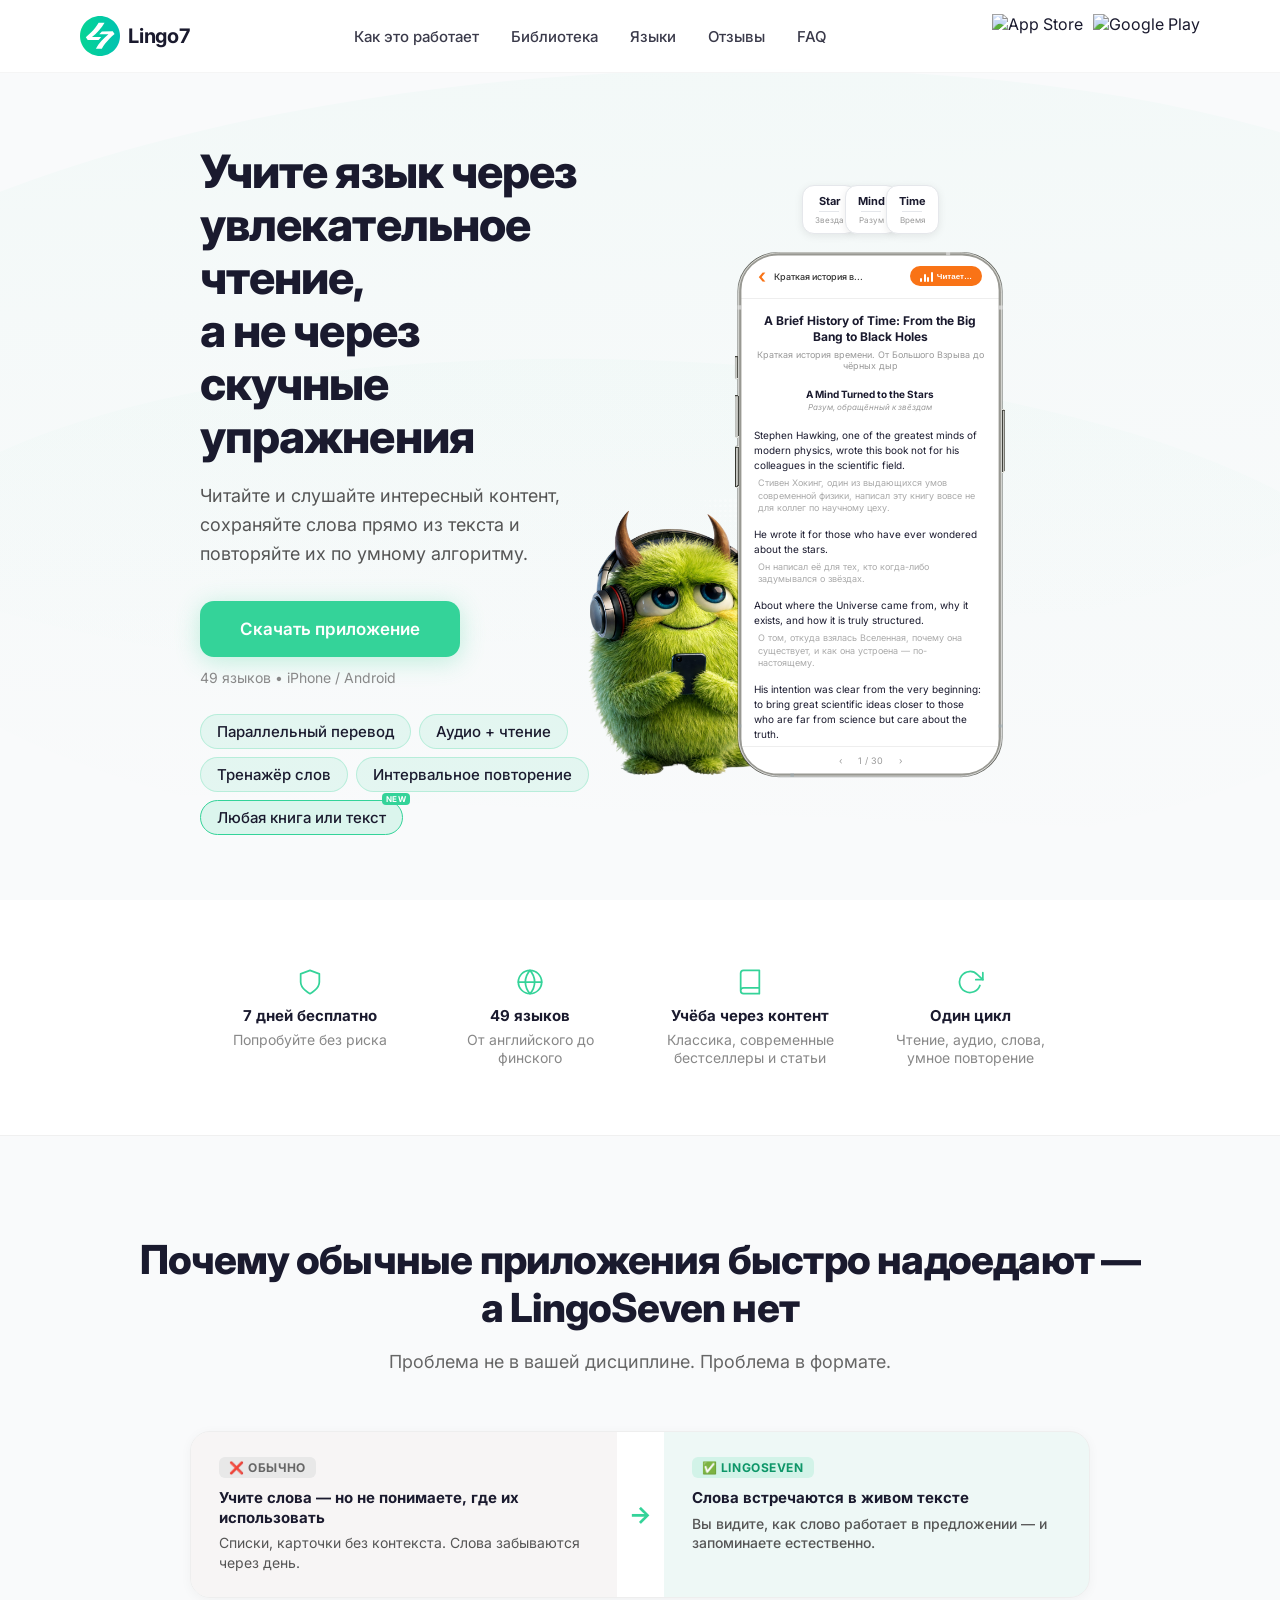
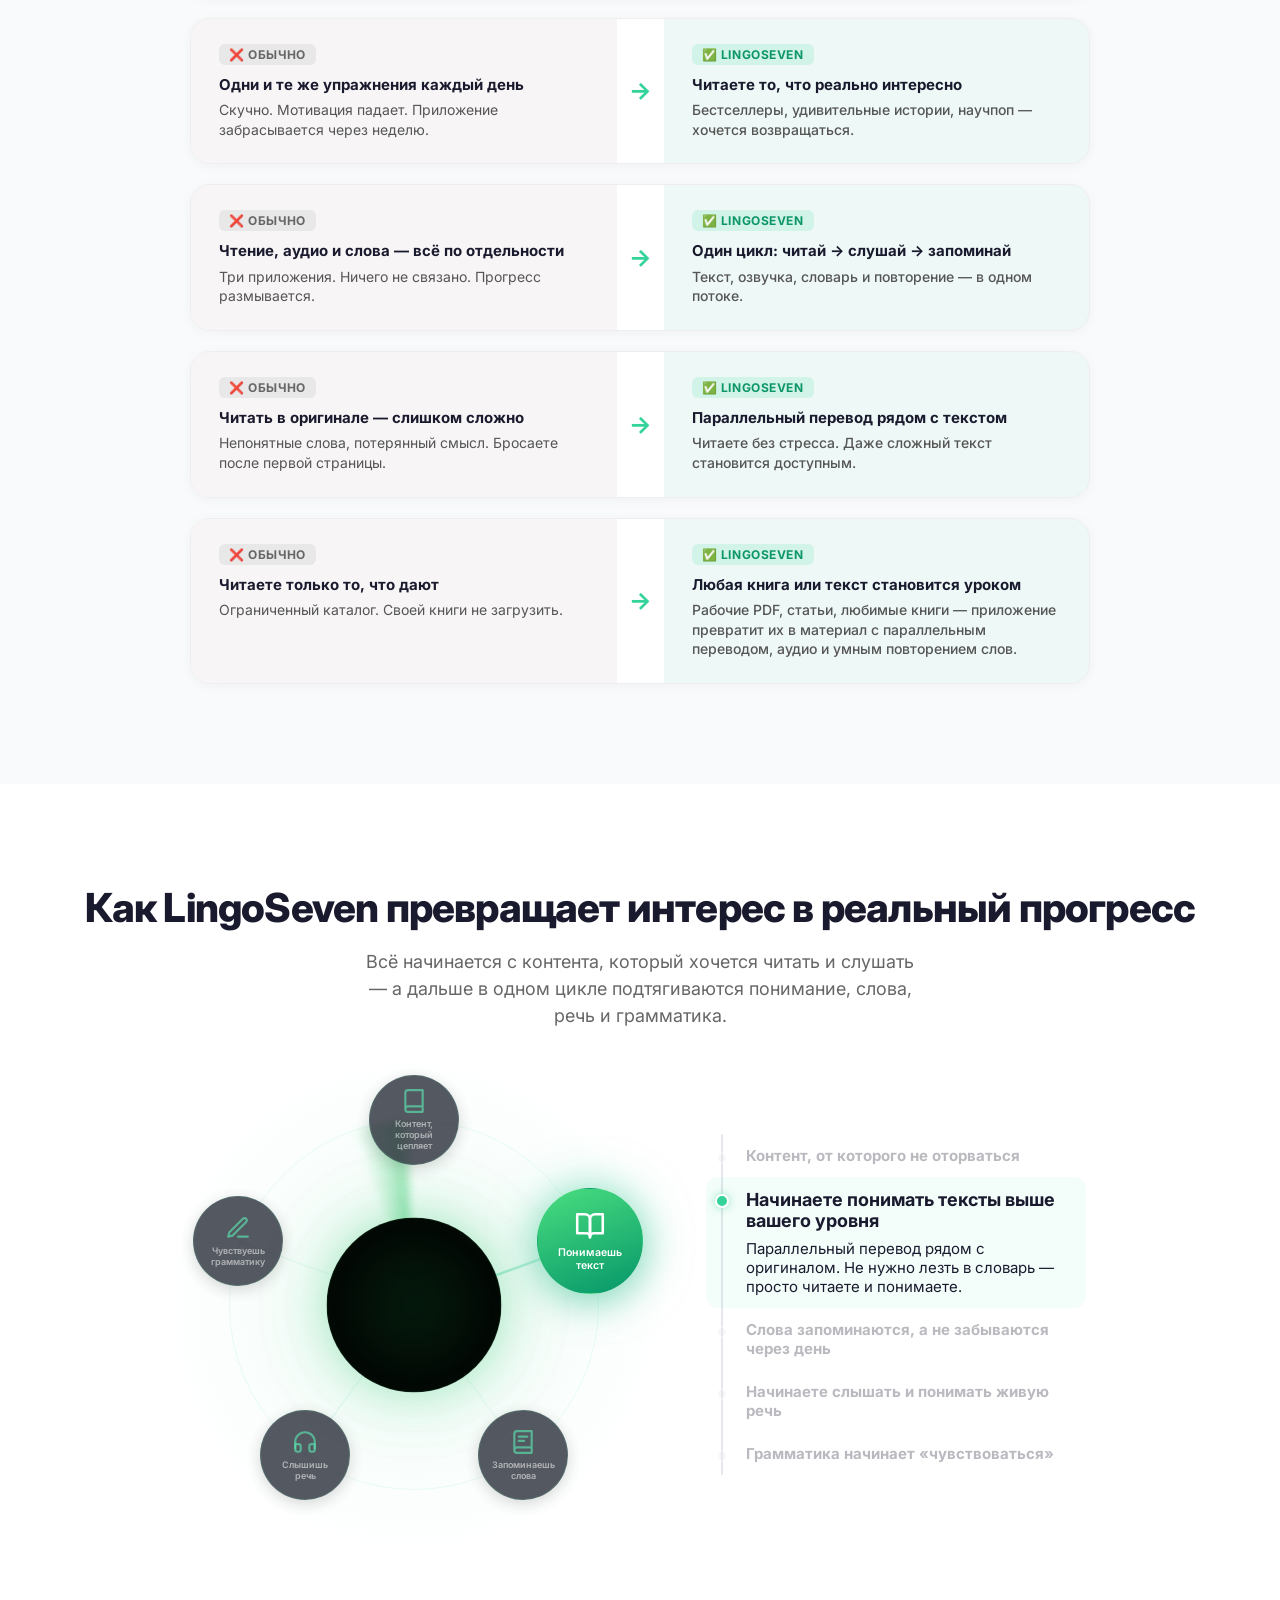
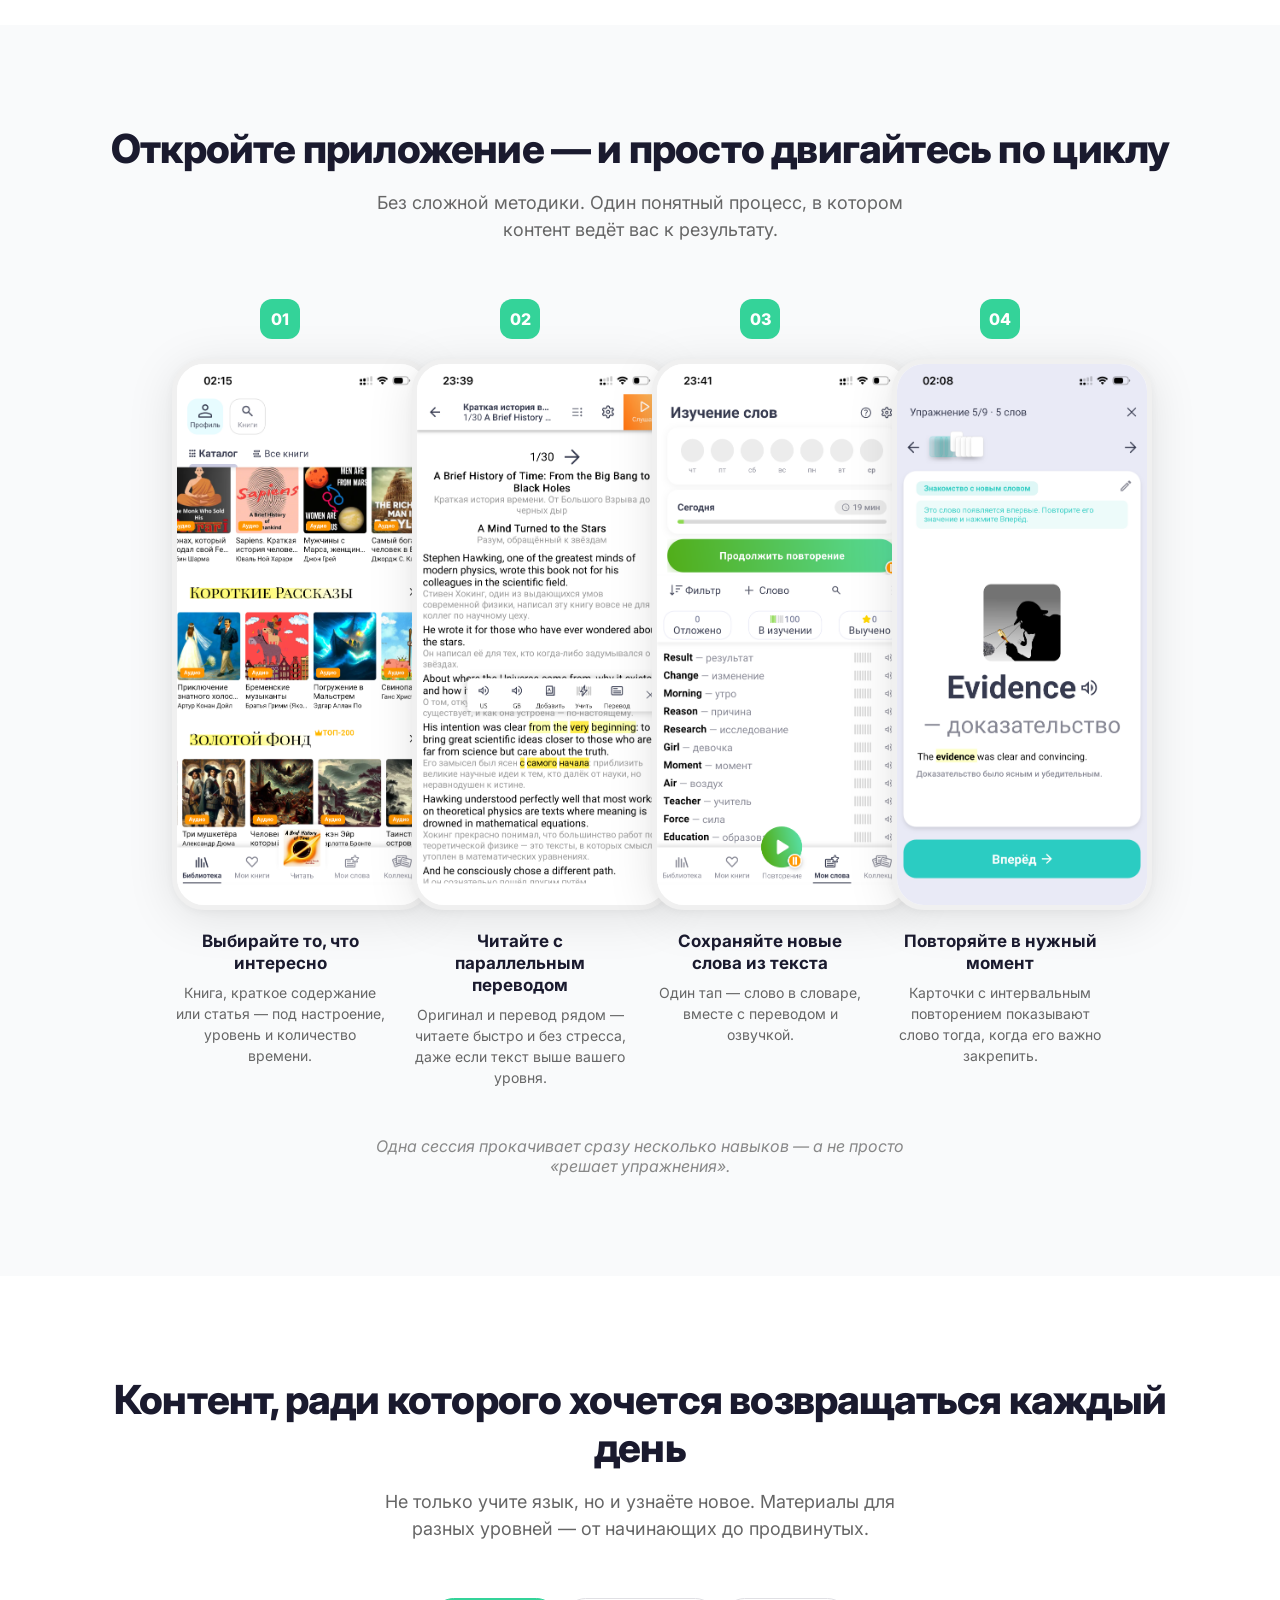
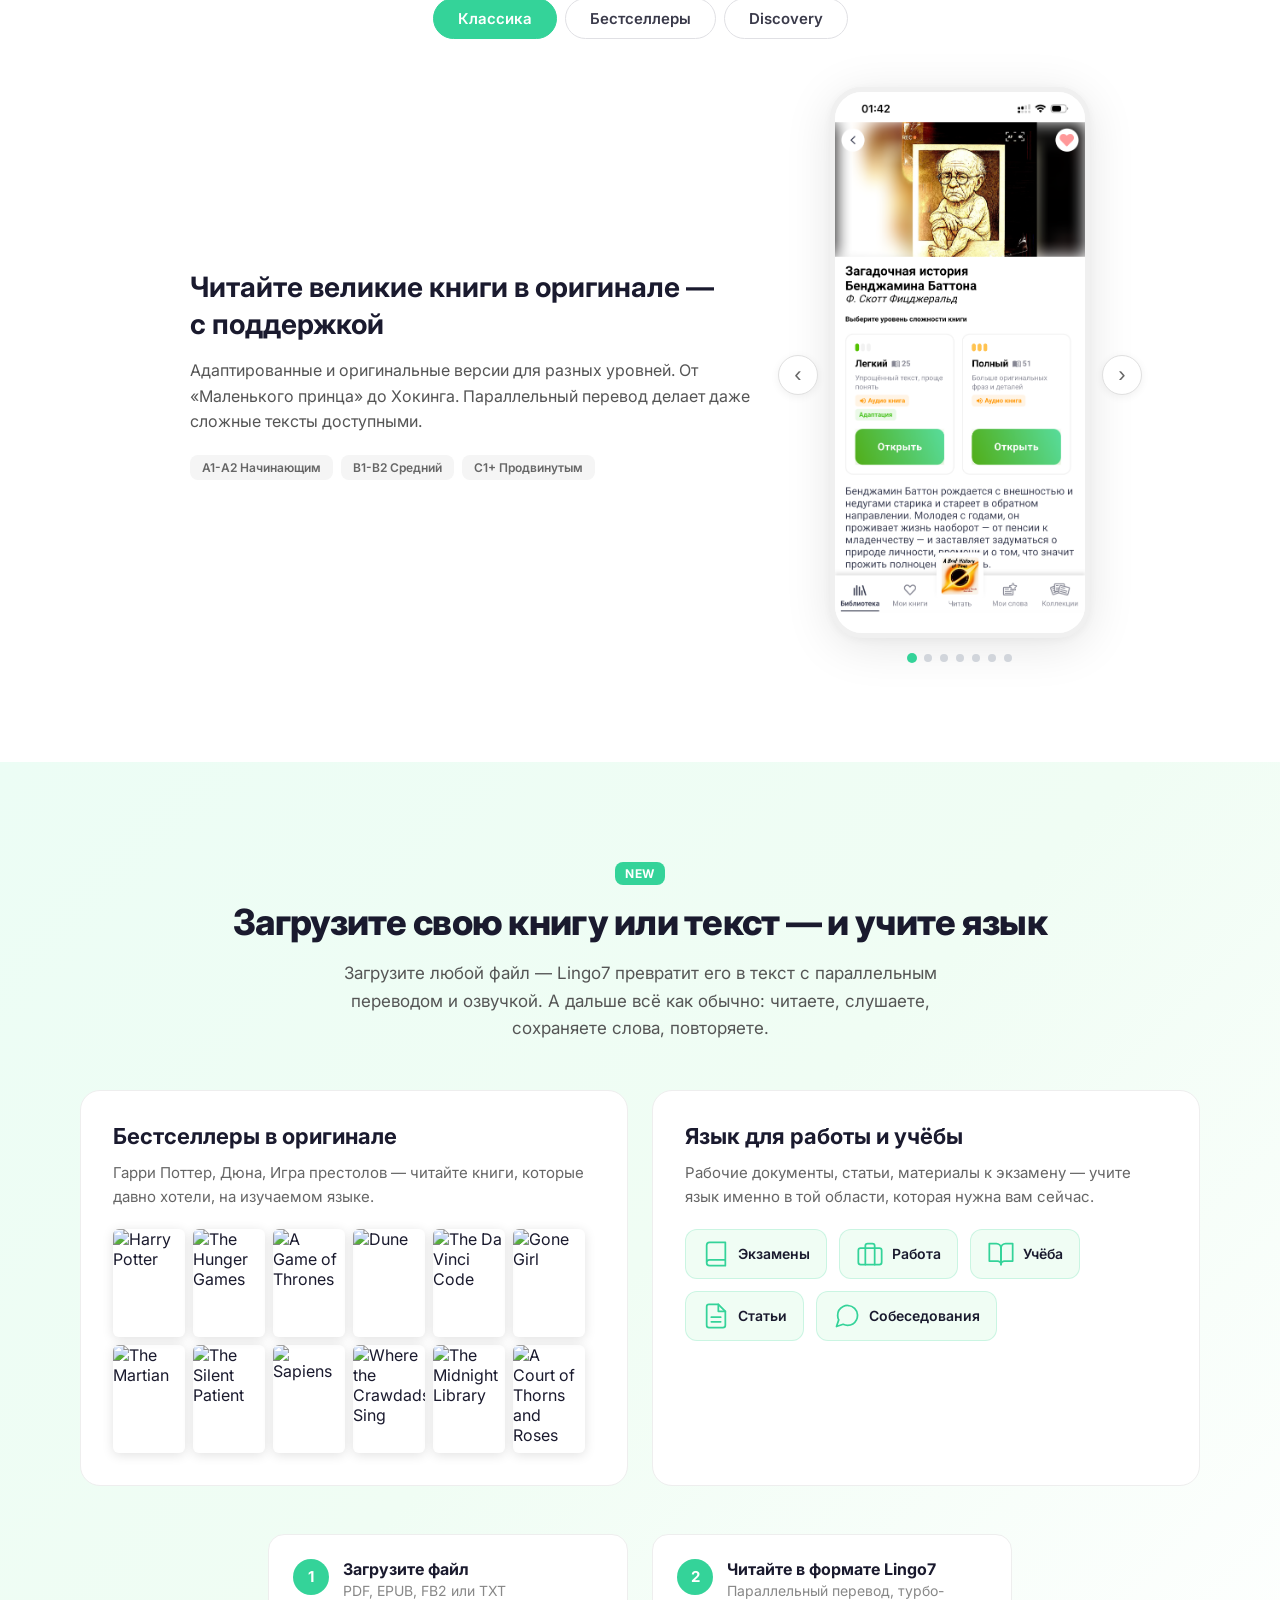
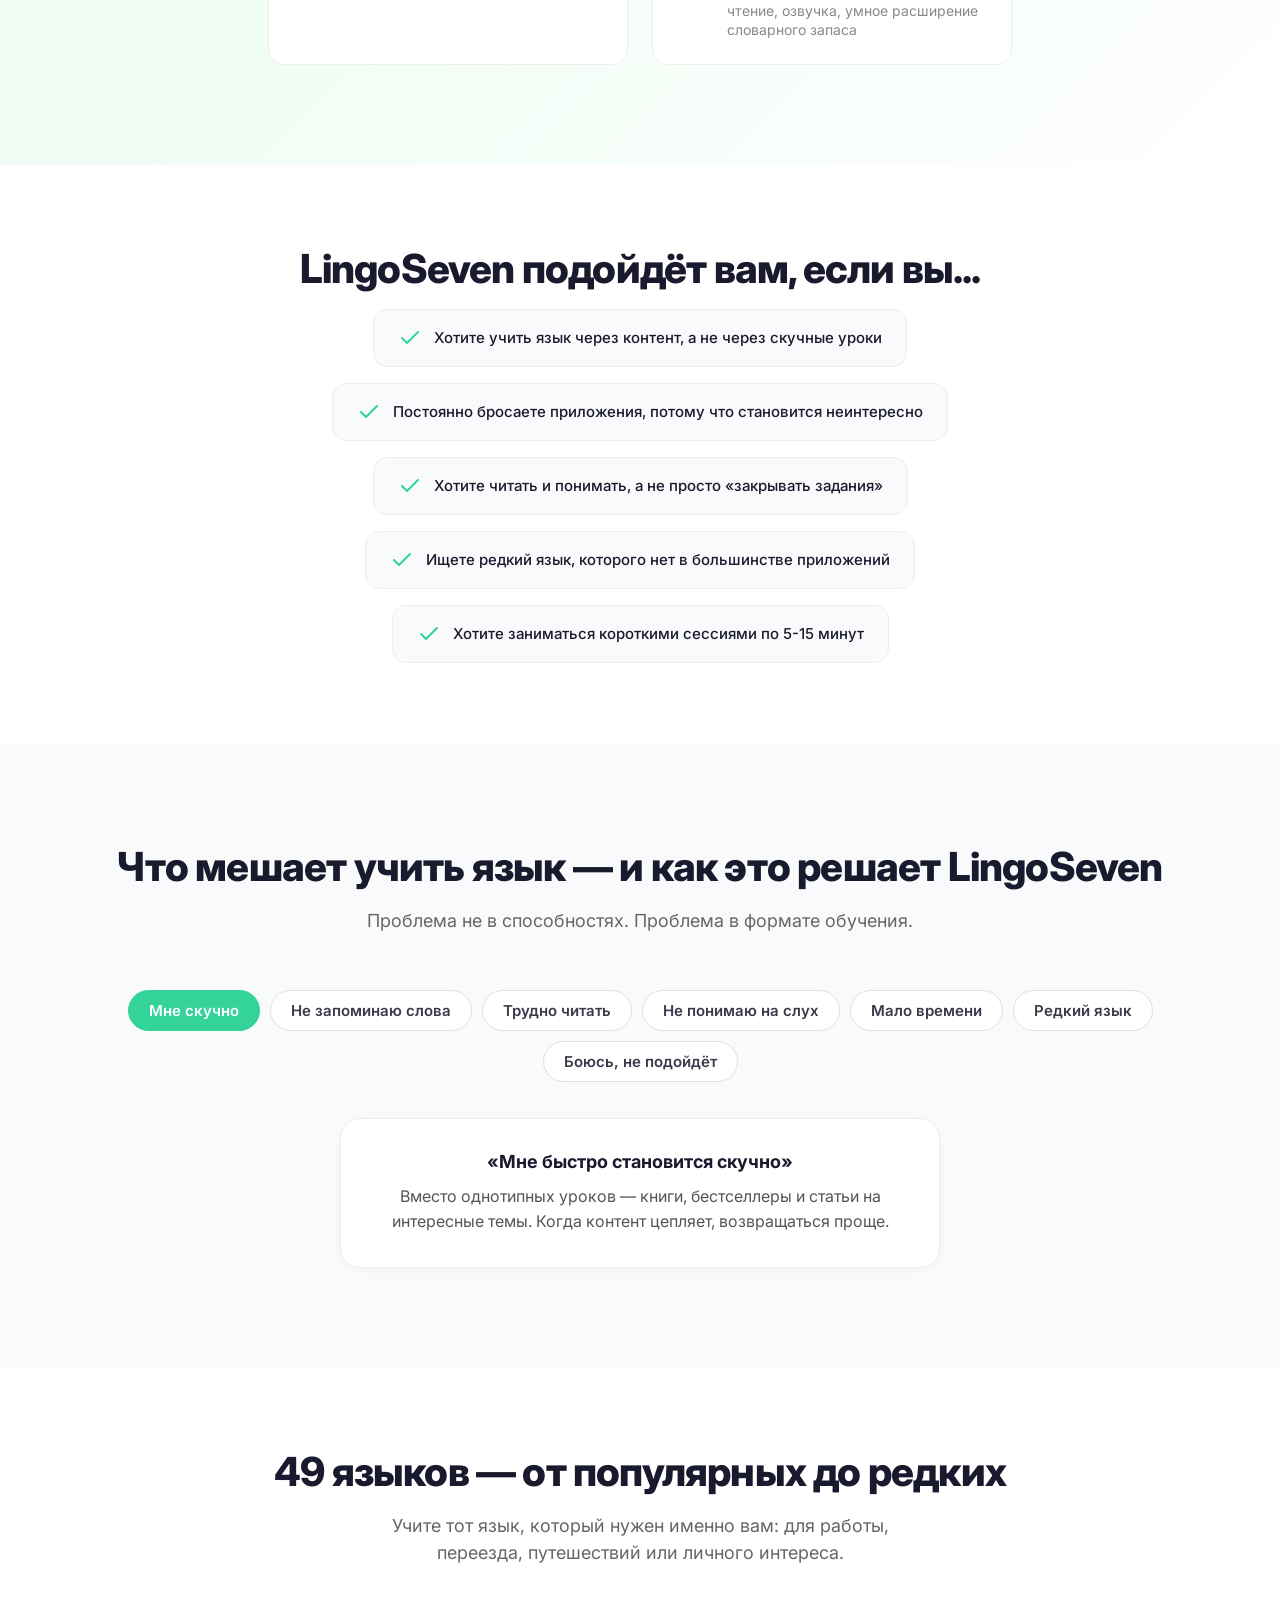
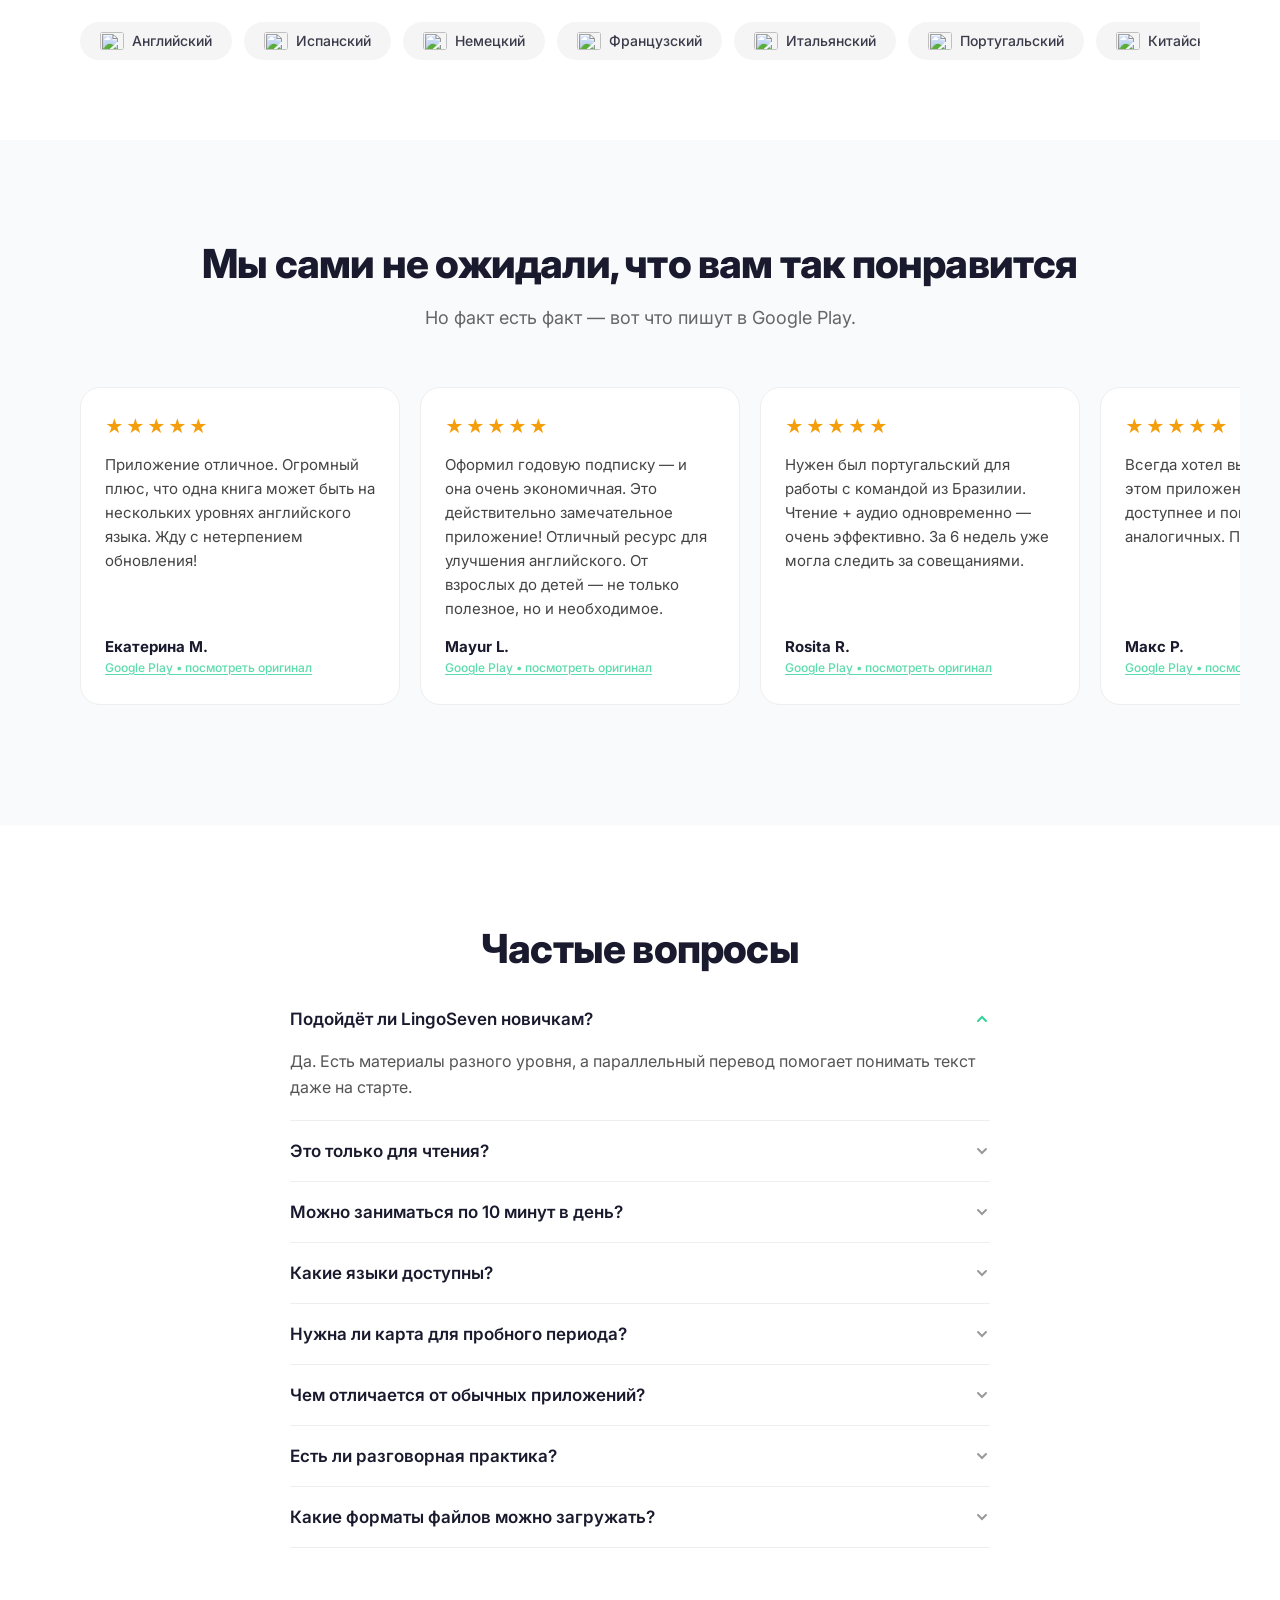
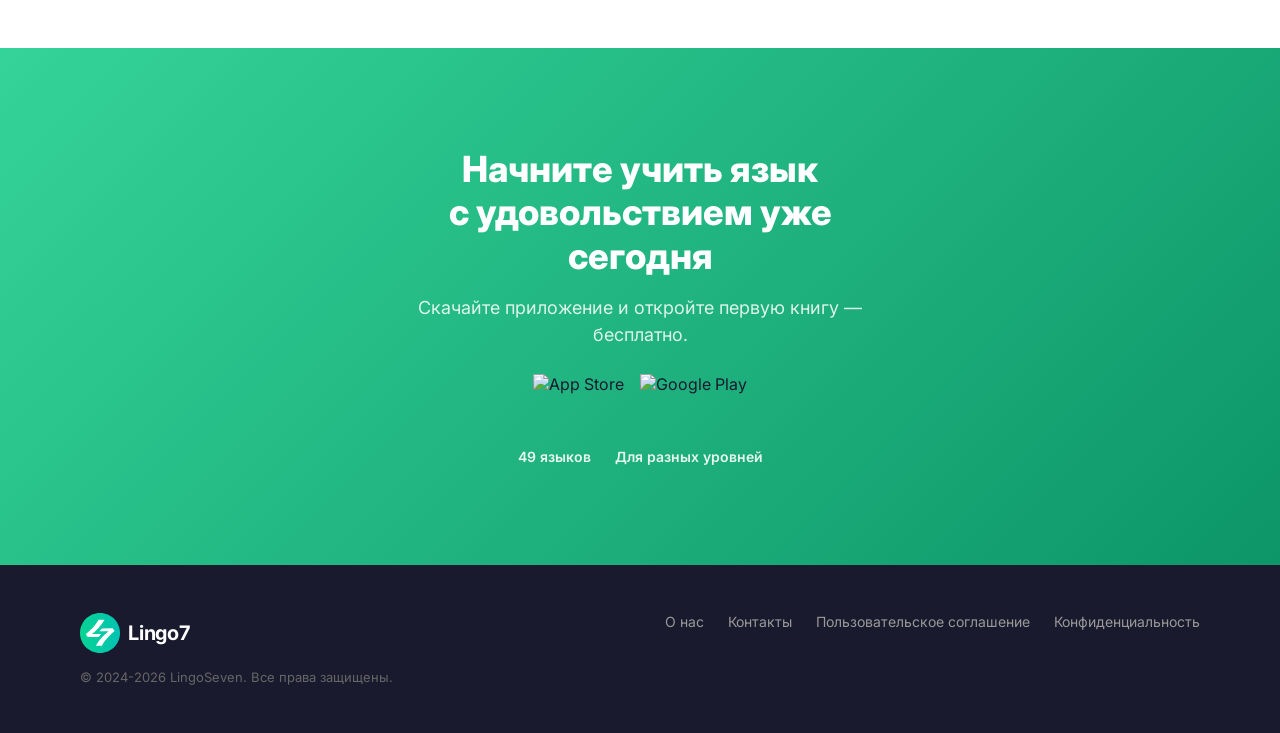
==== commit 98a0b702: "Remove promo modal, replace CTAs with store links Hero and sticky CTAs now scroll to the stores bloc" ====
--- a/index.html
+++ b/index.html
@@ -91,7 +91,7 @@
       <div class="hero__content">
         <h1 class="hero__title">Учите язык через увлекательное чтение,<br>а&nbsp;не&nbsp;через скучные упражнения</h1>
         <p class="hero__subtitle">Читайте и слушайте интересный контент, сохраняйте слова прямо из текста и повторяйте их по умному алгоритму.</p>
-        <a href="#" class="btn btn--primary hero__cta">Попробовать бесплатно 7 дней</a>
+        <a href="#stores" class="btn btn--primary hero__cta">Скачать приложение</a>
         <p class="hero__trust">49 языков &bull; iPhone / Android</p>
         <div class="hero__pills hero__pills--desktop">
           <span class="pill">Параллельный перевод</span>
@@ -1003,13 +1003,17 @@
   </section>
 
   <!-- 13. Финальный CTA -->
-  <section class="final-cta">
+  <section class="final-cta" id="stores">
     <div class="container final-cta__inner">
       <h2 class="final-cta__title">Начните учить язык с&nbsp;удовольствием уже сегодня</h2>
-      <p class="final-cta__text">7 дней бесплатно. Если не понравится — просто не продолжайте.</p>
-      <a href="#" class="btn btn--primary btn--lg">Попробовать бесплатно</a>
-      <div class="final-cta__stores">
-        <span>Доступно в App Store и Google Play</span>
+      <p class="final-cta__text">Скачайте приложение и откройте первую книгу — бесплатно.</p>
+      <div class="final-cta__store-buttons">
+        <a href="https://apps.apple.com/us/app/lingo7-reading-audio/id6471030440" class="store-btn" target="_blank" rel="noopener" aria-label="App Store">
+          <img src="https://static.tildacdn.com/tild3763-3738-4137-b830-613065353063/_.svg" alt="App Store" height="56">
+        </a>
+        <a href="https://play.google.com/store/apps/details?id=com.doublereading" class="store-btn" target="_blank" rel="noopener" aria-label="Google Play">
+          <img src="https://static.tildacdn.com/tild6238-3365-4437-b962-383231626236/__.svg" alt="Google Play" height="56">
+        </a>
       </div>
       <div class="final-cta__perks">
         <span>49 языков</span>
@@ -1039,7 +1043,7 @@
 
   <!-- Sticky CTA (mobile) -->
   <div class="sticky-cta" id="stickyCta">
-    <a href="#" class="btn btn--primary btn--full">Попробовать бесплатно</a>
+    <a href="#stores" class="btn btn--primary btn--full">Скачать приложение</a>
   </div>
   <script>
     const stickyCta = document.getElementById('stickyCta');
@@ -1071,62 +1075,6 @@
         burger.classList.remove('is-open');
         mobileMenu.classList.remove('is-open');
       });
-    });
-  </script>
-
-  <!-- Promo Modal -->
-  <div class="promo-modal" id="promoModal">
-    <div class="promo-modal__backdrop"></div>
-    <div class="promo-modal__card">
-      <button class="promo-modal__close" id="promoClose">&times;</button>
-      <h3 class="promo-modal__title">Ваш промокод на бесплатный доступ</h3>
-      <div class="promo-modal__code" id="promoCode">bestapp2026</div>
-      <button class="promo-modal__copy" id="promoCopy">Скопировать</button>
-      <div class="promo-modal__steps">
-        <div class="promo-modal__step">
-          <span class="promo-modal__num">1</span>
-          <p>Скачайте приложение LingoSeven</p>
-        </div>
-        <div class="promo-modal__stores">
-          <a href="https://apps.apple.com/us/app/lingo7-reading-audio/id6471030440" target="_blank" rel="noopener">
-            <img src="https://developer.apple.com/assets/elements/badges/download-on-the-app-store.svg" alt="App Store" height="44">
-          </a>
-          <a href="https://play.google.com/store/apps/details?id=com.doublereading" target="_blank" rel="noopener">
-            <img src="https://upload.wikimedia.org/wikipedia/commons/7/78/Google_Play_Store_badge_EN.svg" alt="Google Play" height="44">
-          </a>
-        </div>
-        <div class="promo-modal__step">
-          <span class="promo-modal__num">2</span>
-          <p>Откройте приложение и зайдите в <strong>Профиль</strong></p>
-        </div>
-        <div class="promo-modal__step">
-          <span class="promo-modal__num">3</span>
-          <p>Введите промокод <strong>bestapp2026</strong> — и пользуйтесь бесплатно!</p>
-        </div>
-      </div>
-    </div>
-  </div>
-
-  <script>
-    // Promo modal
-    const promoModal = document.getElementById('promoModal');
-    const promoClose = document.getElementById('promoClose');
-    const promoCopy = document.getElementById('promoCopy');
-
-    document.querySelectorAll('.hero__cta, .btn--lg, .sticky-cta .btn').forEach(btn => {
-      btn.addEventListener('click', e => {
-        e.preventDefault();
-        promoModal.classList.add('is-open');
-      });
-    });
-
-    promoClose.addEventListener('click', () => promoModal.classList.remove('is-open'));
-    promoModal.querySelector('.promo-modal__backdrop').addEventListener('click', () => promoModal.classList.remove('is-open'));
-
-    promoCopy.addEventListener('click', () => {
-      navigator.clipboard.writeText('bestapp2026');
-      promoCopy.textContent = 'Скопировано!';
-      setTimeout(() => { promoCopy.textContent = 'Скопировать'; }, 2000);
     });
   </script>
 
--- a/styles.css
+++ b/styles.css
@@ -2269,10 +2269,26 @@
   border-radius: 16px;
 }
 
-.final-cta__stores {
-  margin-top: 20px;
-  font-size: 14px;
-  color: rgba(255,255,255,0.7);
+.final-cta__store-buttons {
+  display: flex;
+  gap: 16px;
+  justify-content: center;
+  margin-top: 8px;
+  flex-wrap: wrap;
+}
+
+.final-cta__store-buttons .store-btn {
+  display: inline-flex;
+  transition: transform 0.2s;
+}
+
+.final-cta__store-buttons .store-btn:hover {
+  transform: translateY(-2px);
+}
+
+.final-cta__store-buttons img {
+  display: block;
+  height: 56px;
 }
 
 .final-cta__perks {
@@ -2448,132 +2464,6 @@
   .burger { display: flex; }
 }
 
-/* ===== Promo Modal ===== */
-.promo-modal {
-  display: none;
-  position: fixed;
-  inset: 0;
-  z-index: 1000;
-  align-items: center;
-  justify-content: center;
-}
-
-.promo-modal.is-open {
-  display: flex;
-}
-
-.promo-modal__backdrop {
-  position: absolute;
-  inset: 0;
-  background: rgba(0,0,0,0.5);
-  backdrop-filter: blur(4px);
-}
-
-.promo-modal__card {
-  position: relative;
-  background: #fff;
-  border-radius: 24px;
-  padding: 40px 36px;
-  max-width: 420px;
-  width: 90%;
-  text-align: center;
-  box-shadow: 0 20px 60px rgba(0,0,0,0.2);
-  animation: fade-up 0.3s ease;
-}
-
-.promo-modal__close {
-  position: absolute;
-  top: 16px;
-  right: 20px;
-  background: none;
-  border: none;
-  font-size: 28px;
-  color: #999;
-  cursor: pointer;
-  line-height: 1;
-}
-
-.promo-modal__close:hover { color: #333; }
-
-.promo-modal__title {
-  font-size: 22px;
-  font-weight: 700;
-  color: #1a1a2e;
-  margin-bottom: 20px;
-}
-
-.promo-modal__code {
-  display: inline-block;
-  padding: 14px 32px;
-  background: #f0fdf4;
-  border: 2px dashed #34D399;
-  border-radius: 14px;
-  font-size: 24px;
-  font-weight: 800;
-  letter-spacing: 0.05em;
-  color: #059669;
-  margin-bottom: 12px;
-  user-select: all;
-}
-
-.promo-modal__copy {
-  display: block;
-  margin: 0 auto 28px;
-  background: none;
-  border: none;
-  color: #34D399;
-  font-size: 14px;
-  font-weight: 600;
-  cursor: pointer;
-  font-family: inherit;
-}
-
-.promo-modal__copy:hover { text-decoration: underline; }
-
-.promo-modal__steps {
-  text-align: left;
-}
-
-.promo-modal__step {
-  display: flex;
-  align-items: flex-start;
-  gap: 12px;
-  margin-bottom: 16px;
-}
-
-.promo-modal__step p {
-  font-size: 15px;
-  color: #444;
-  line-height: 1.4;
-  margin: 0;
-}
-
-.promo-modal__num {
-  flex-shrink: 0;
-  width: 28px;
-  height: 28px;
-  background: #34D399;
-  color: #fff;
-  border-radius: 50%;
-  display: flex;
-  align-items: center;
-  justify-content: center;
-  font-size: 14px;
-  font-weight: 700;
-}
-
-.promo-modal__stores {
-  display: flex;
-  gap: 12px;
-  justify-content: center;
-  margin: 0 0 20px 0;
-}
-
-.promo-modal__stores img {
-  height: 44px;
-  border-radius: 8px;
-}
-
 /* ===== Responsive ===== */
 
 @media (max-width: 1024px) {
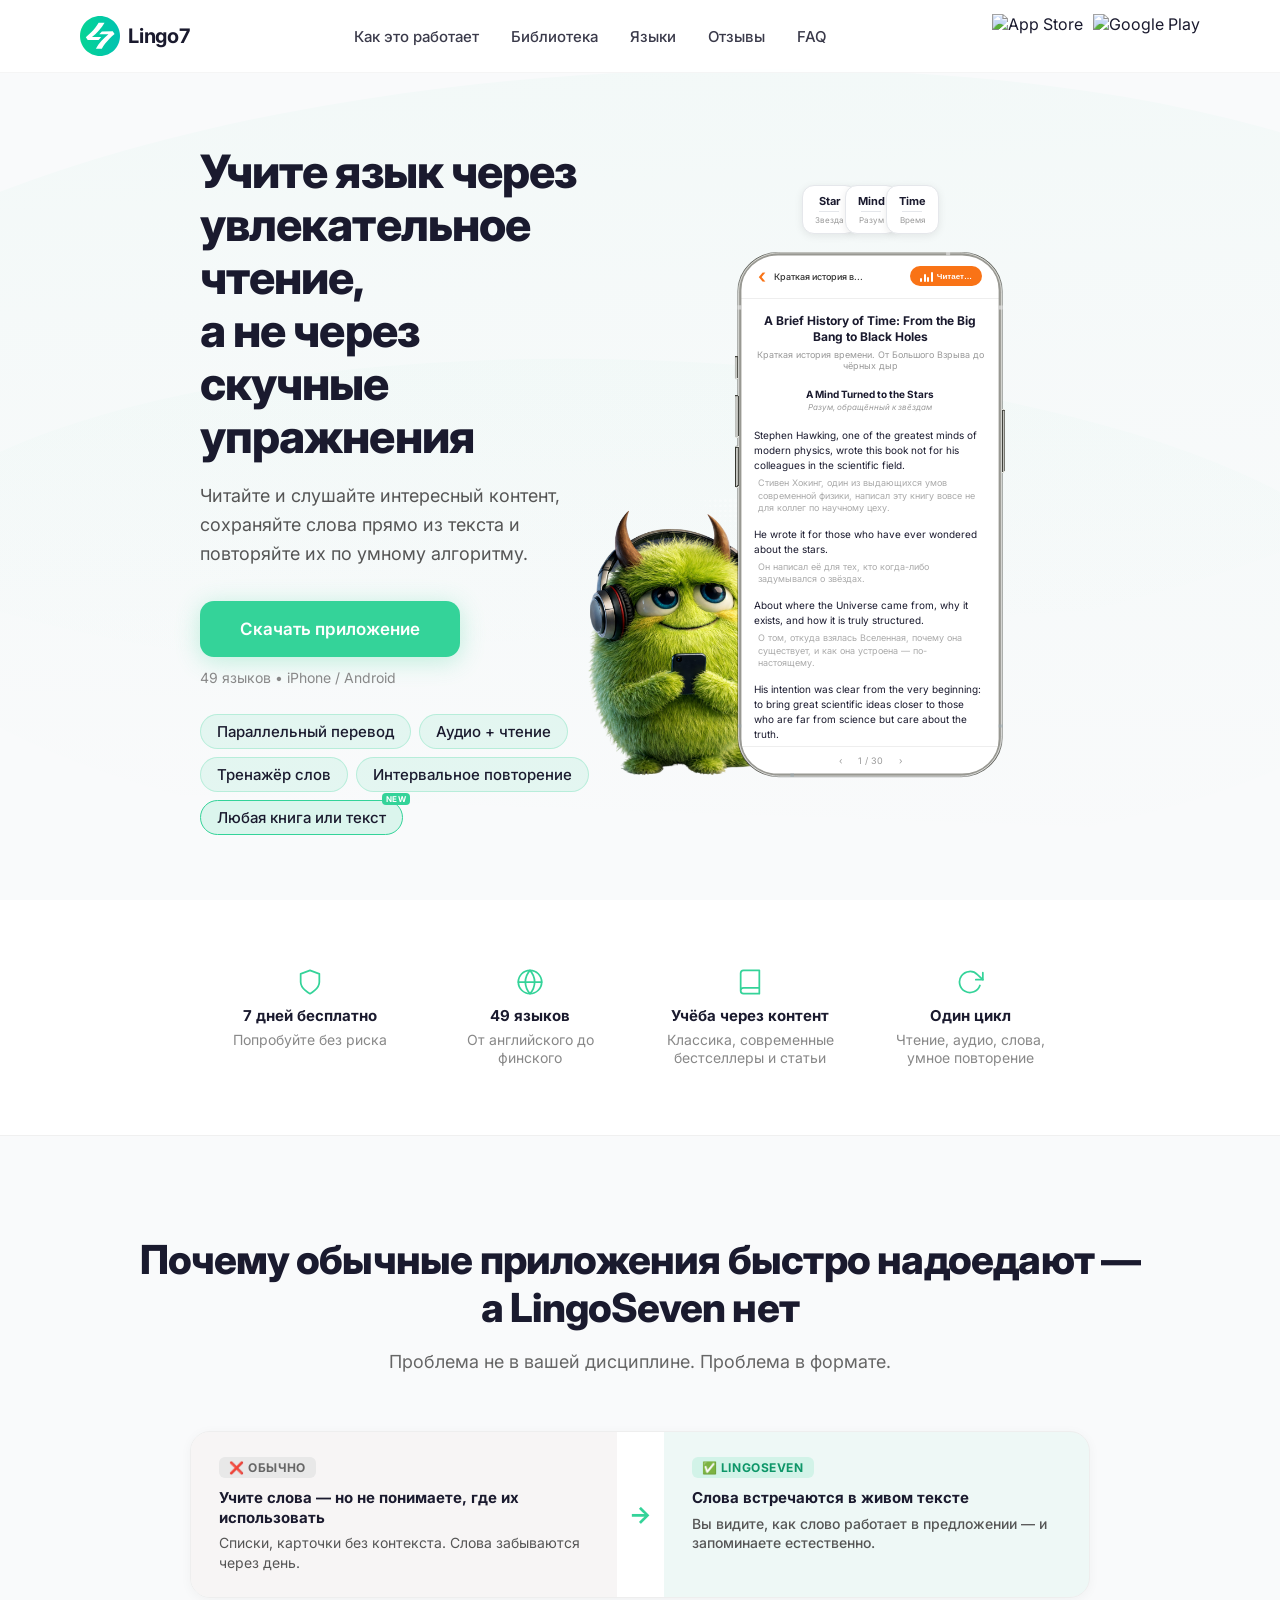
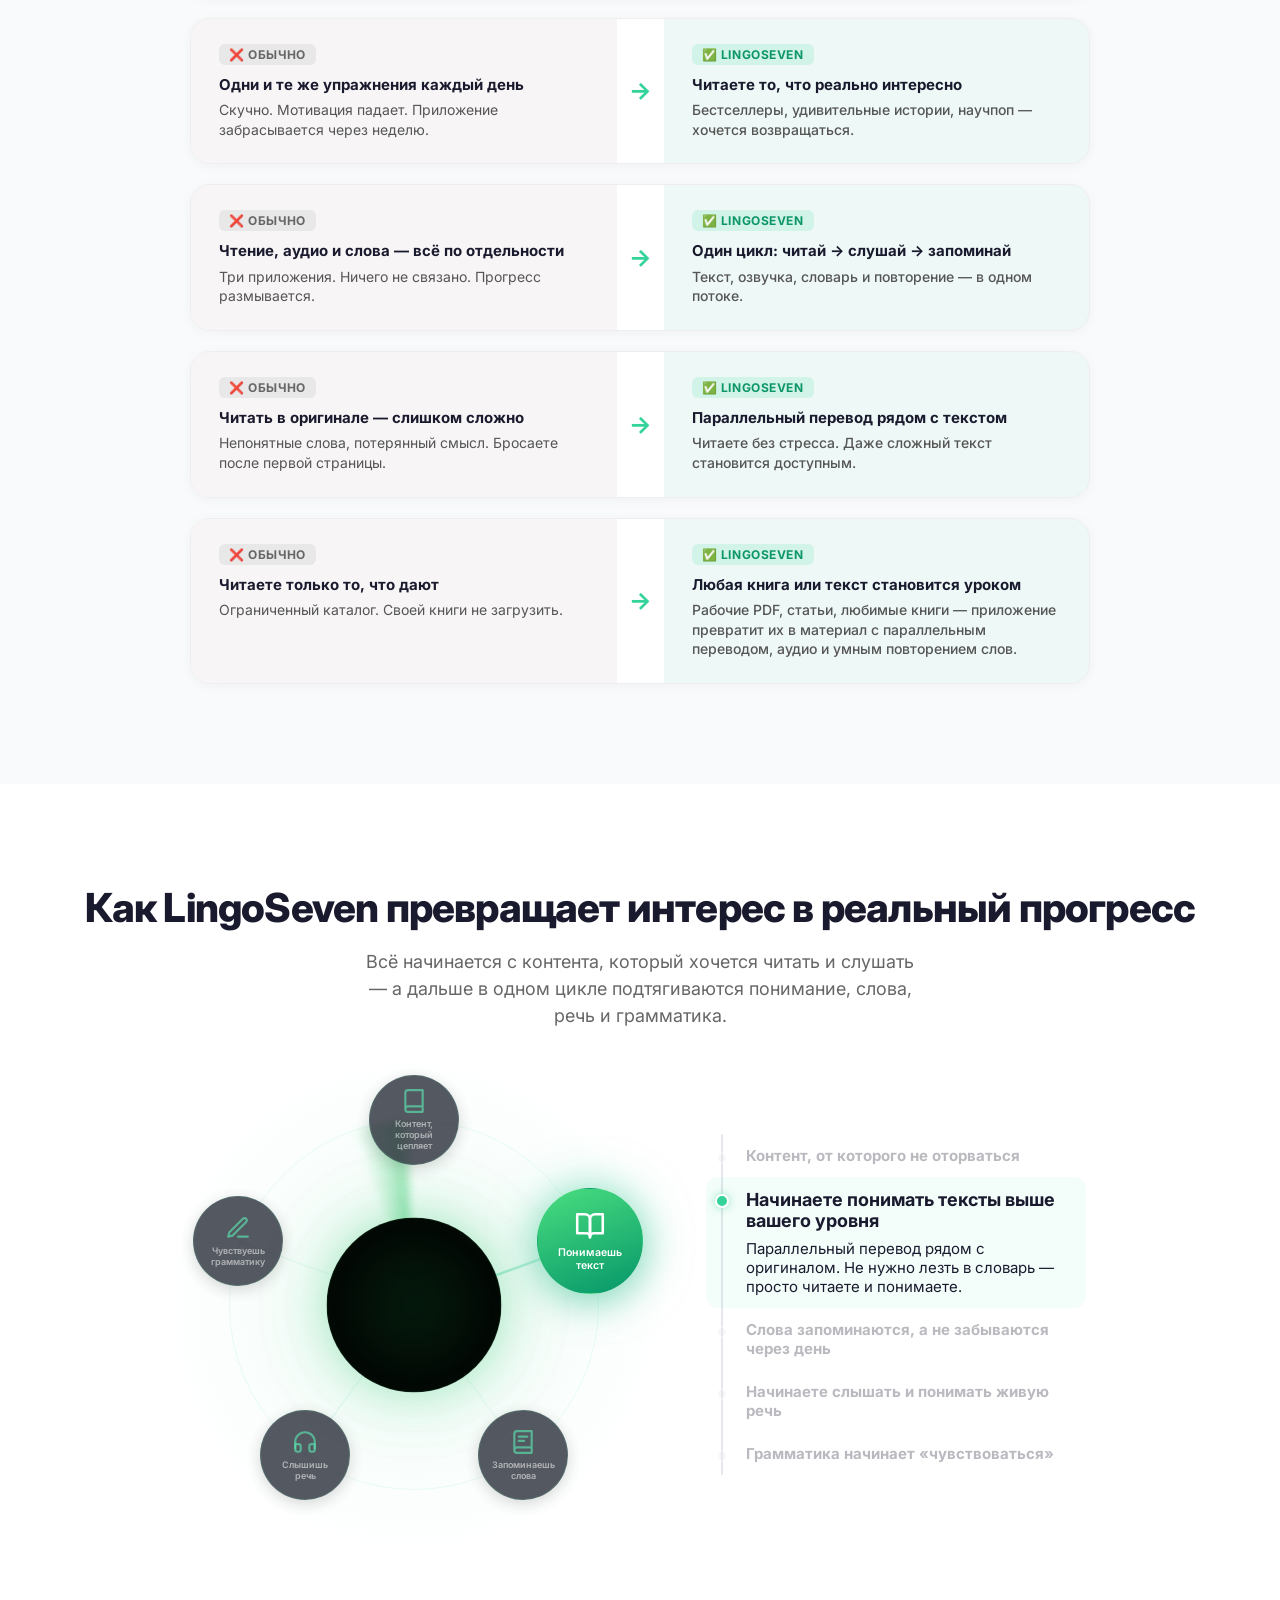
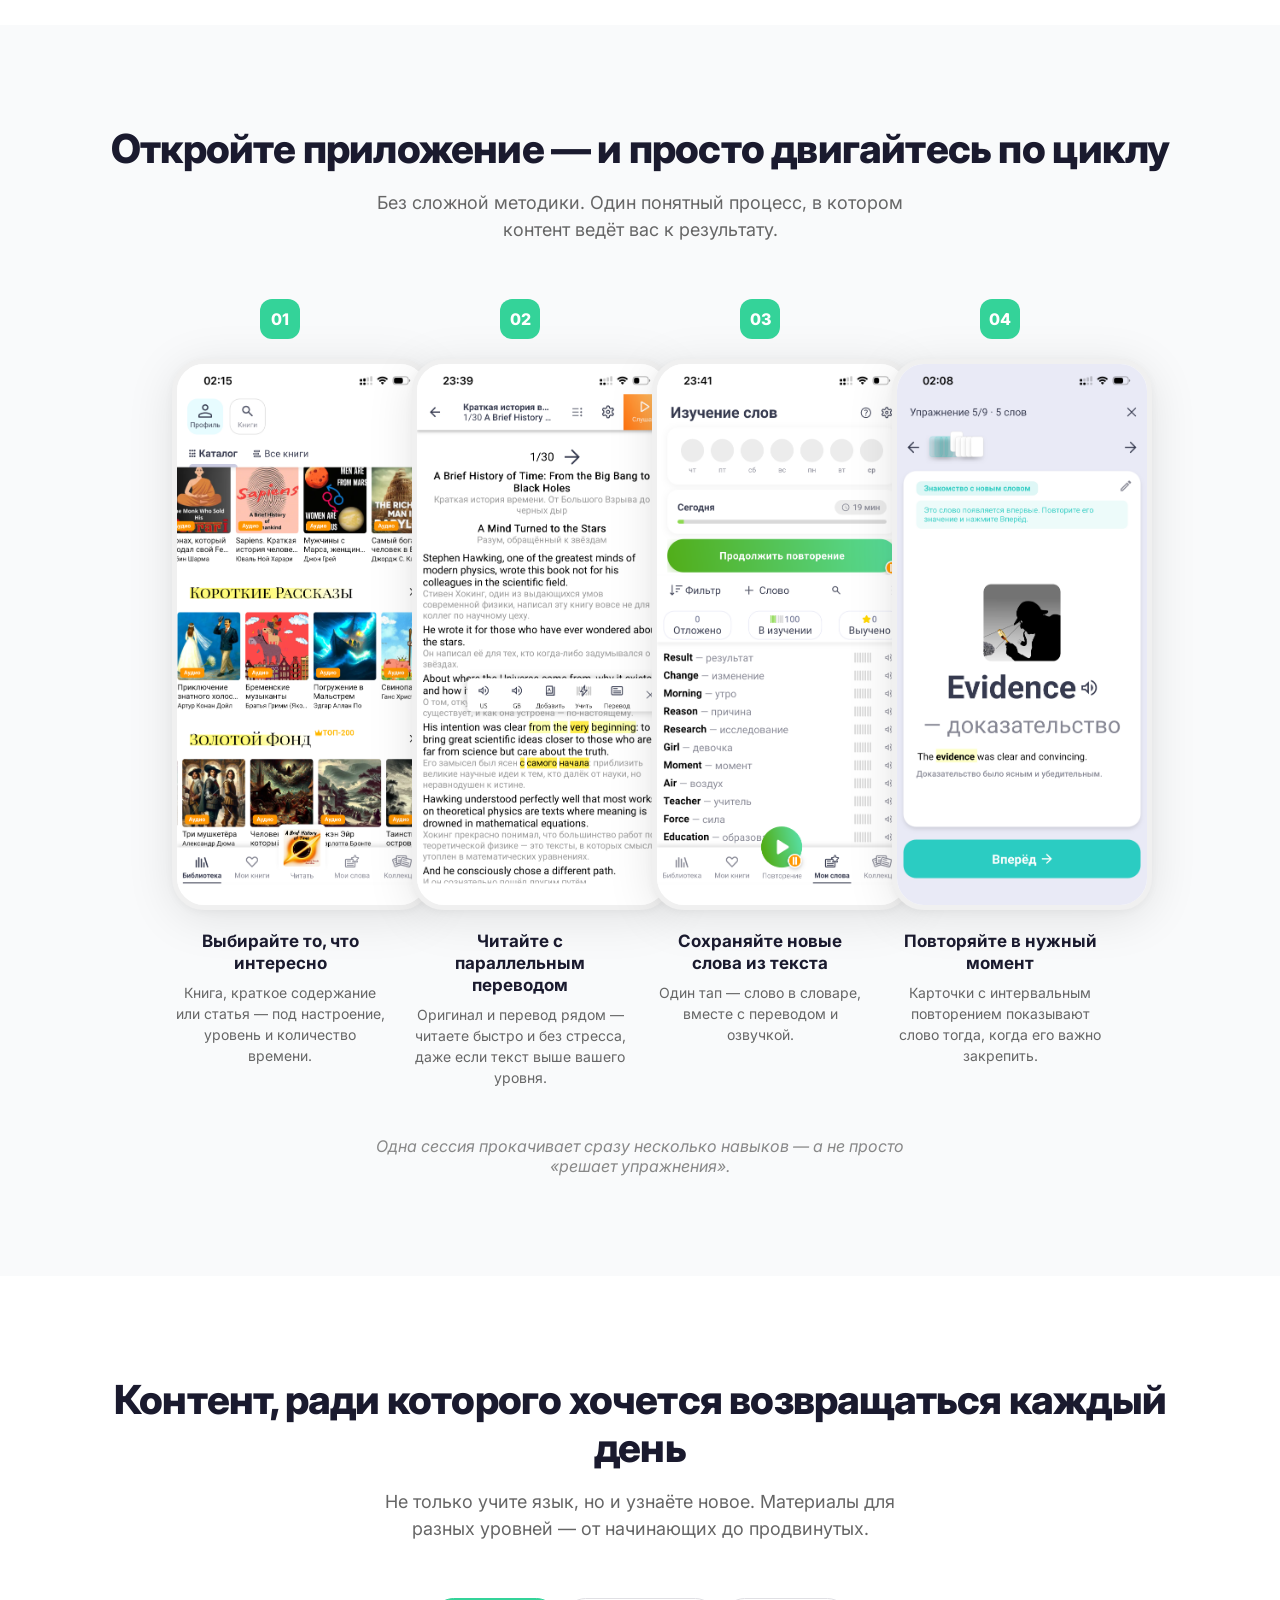
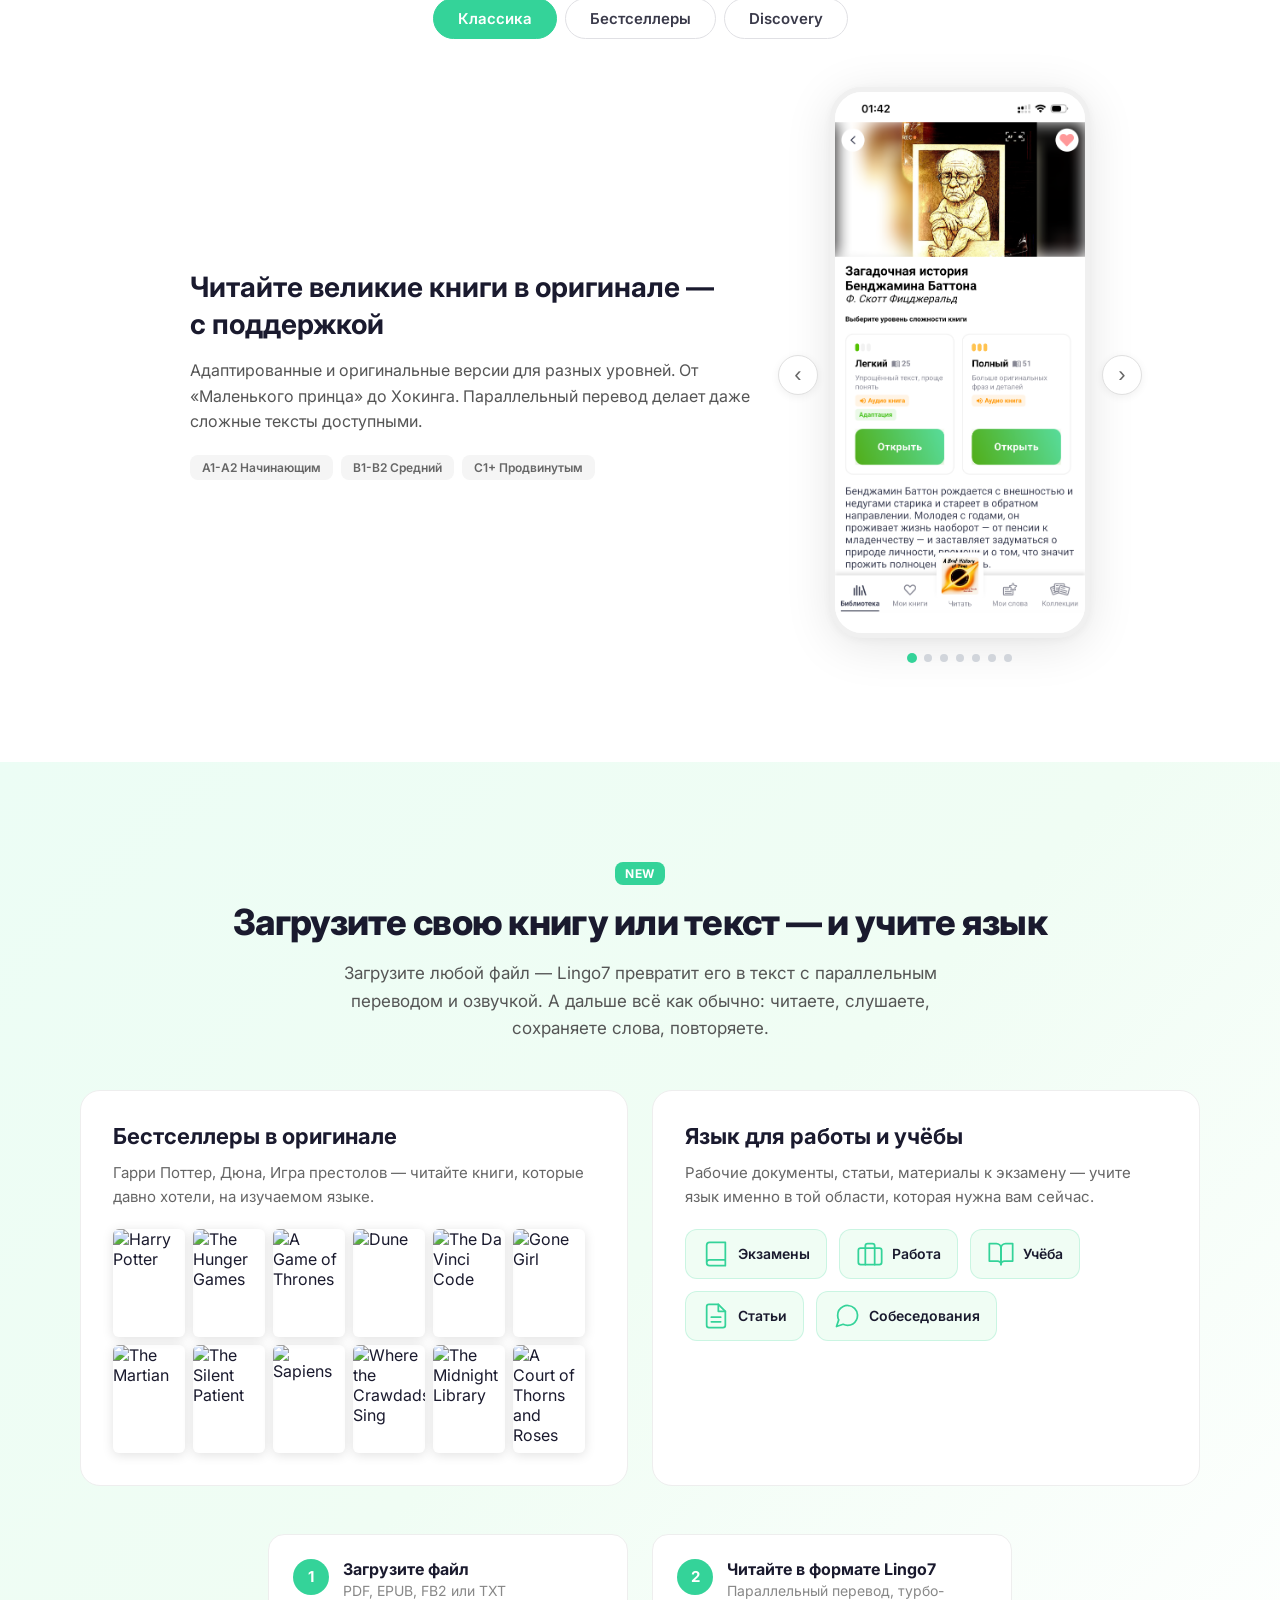
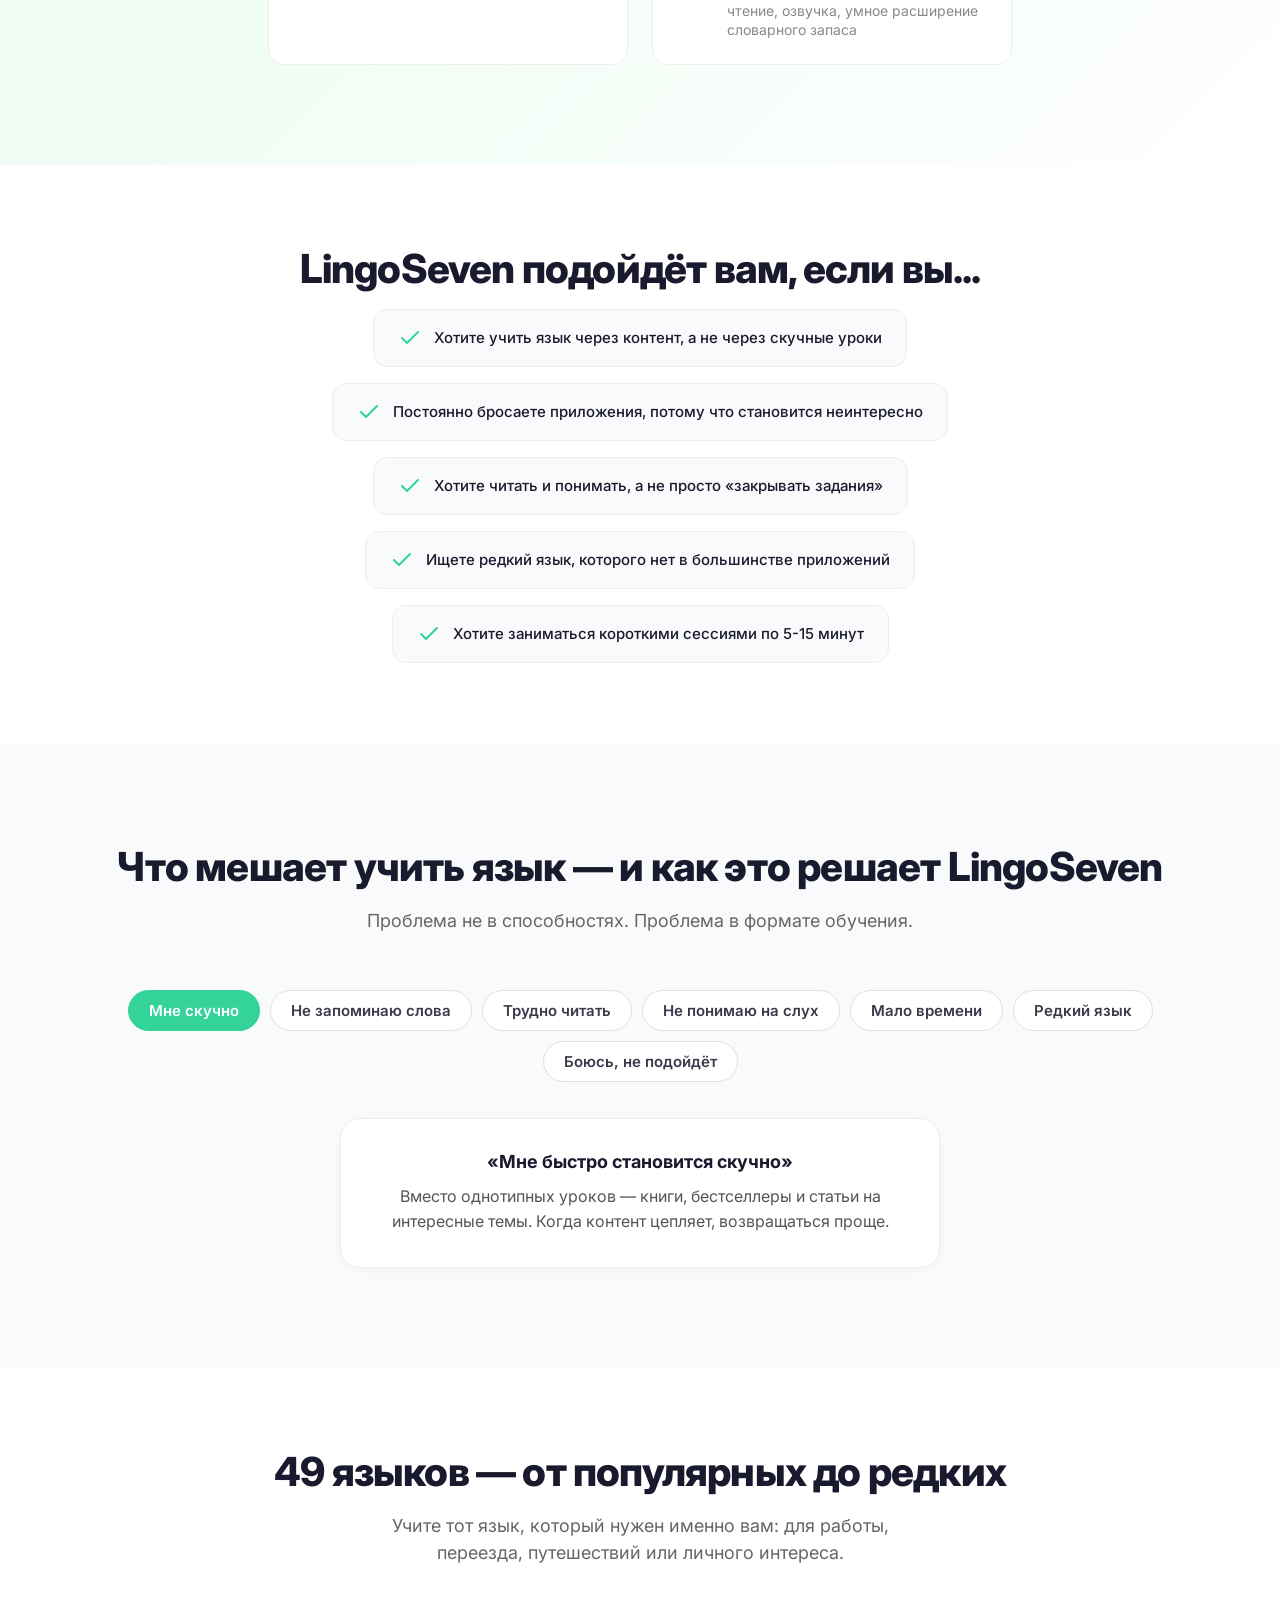
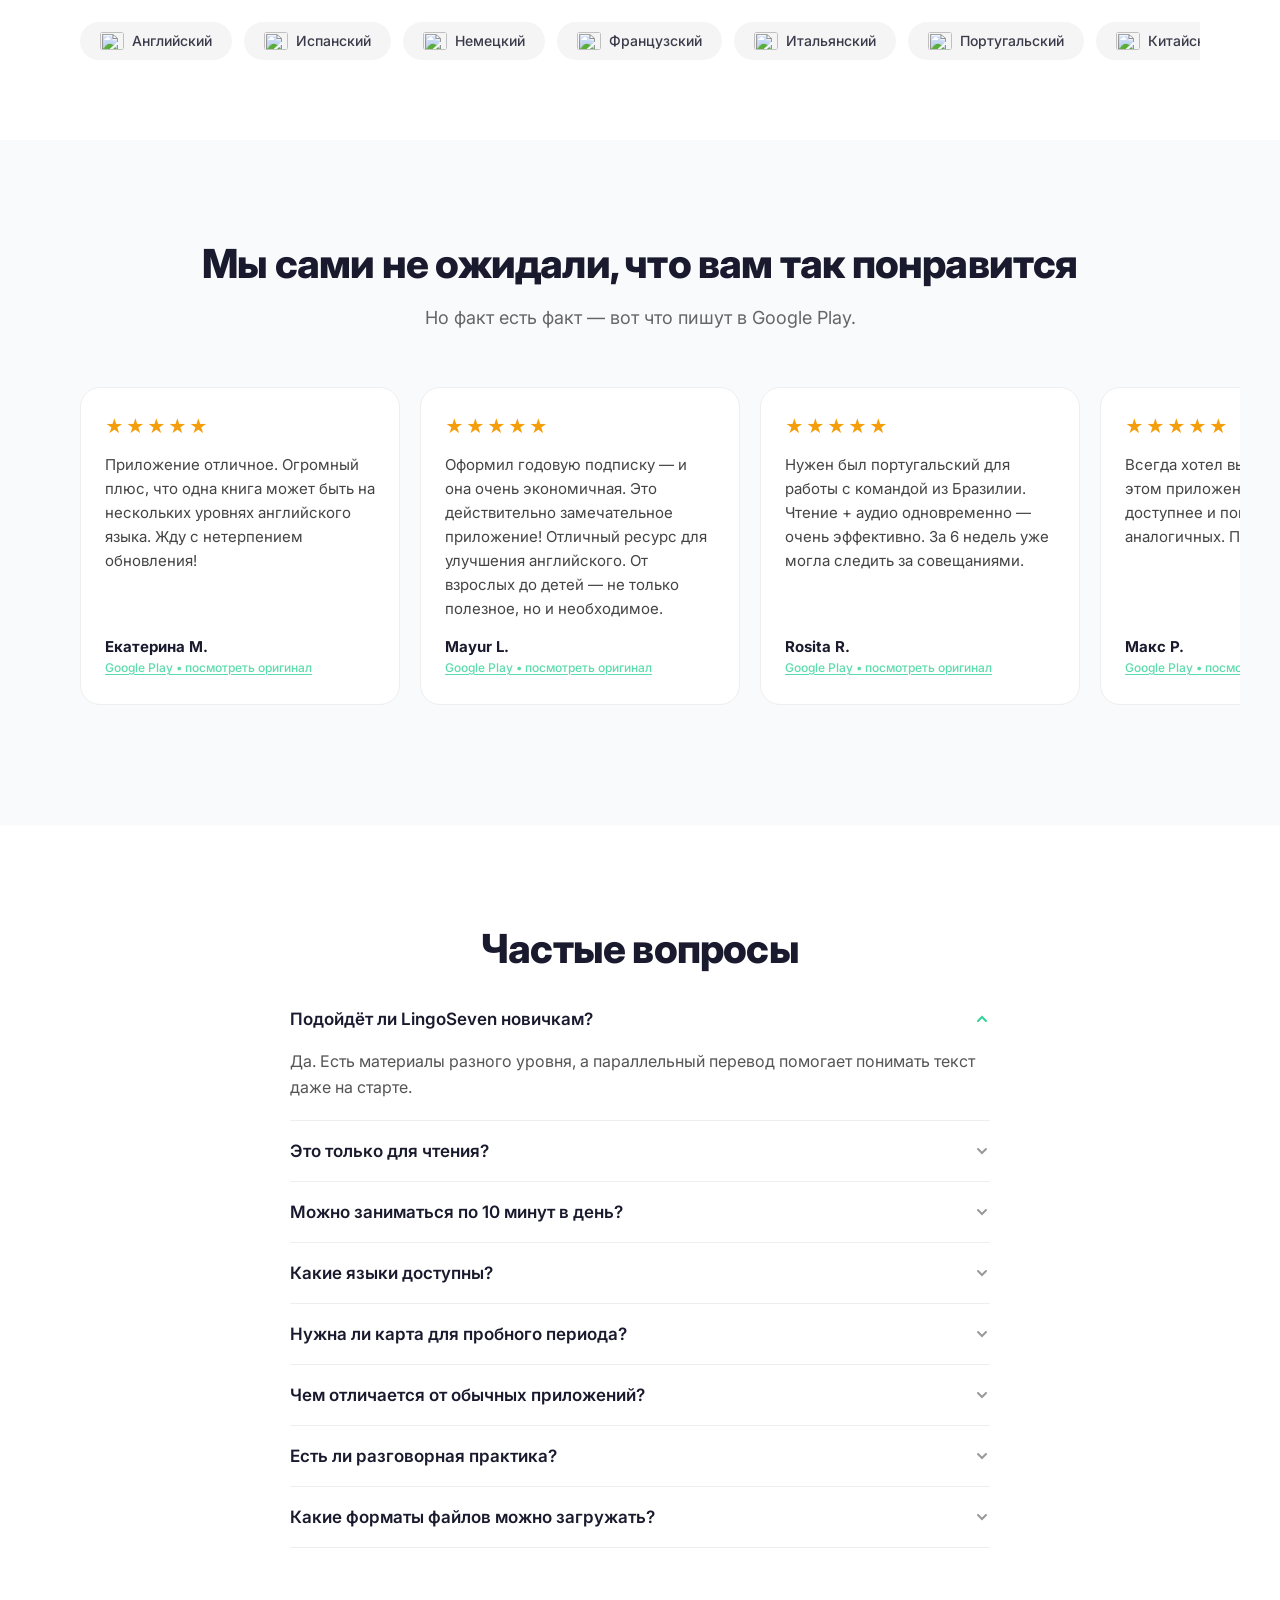
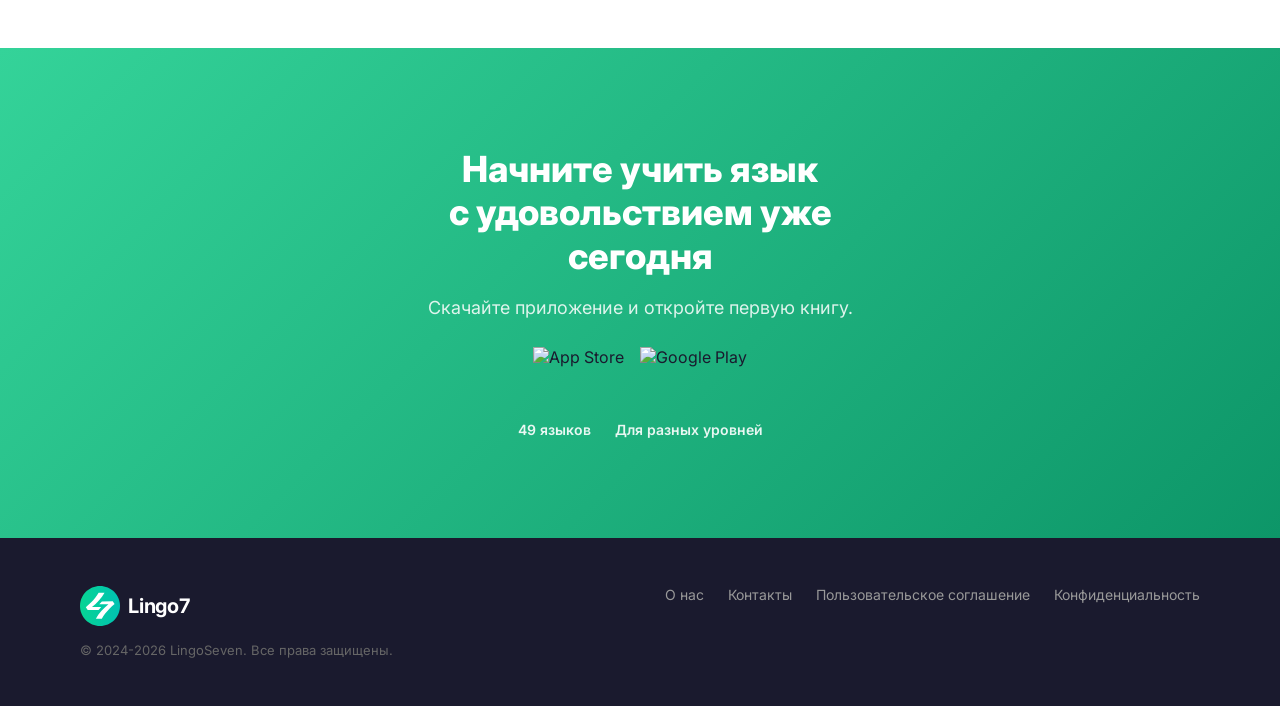
==== commit 9f93aaa7: "Drop "free" wording, swap final-CTA badges to full store badges Co-Authored-By: Claude Opus 4.7 (1M " ====
--- a/index.html
+++ b/index.html
@@ -1006,13 +1006,13 @@
   <section class="final-cta" id="stores">
     <div class="container final-cta__inner">
       <h2 class="final-cta__title">Начните учить язык с&nbsp;удовольствием уже сегодня</h2>
-      <p class="final-cta__text">Скачайте приложение и откройте первую книгу — бесплатно.</p>
+      <p class="final-cta__text">Скачайте приложение и откройте первую книгу.</p>
       <div class="final-cta__store-buttons">
         <a href="https://apps.apple.com/us/app/lingo7-reading-audio/id6471030440" class="store-btn" target="_blank" rel="noopener" aria-label="App Store">
-          <img src="https://static.tildacdn.com/tild3763-3738-4137-b830-613065353063/_.svg" alt="App Store" height="56">
+          <img src="https://developer.apple.com/assets/elements/badges/download-on-the-app-store.svg" alt="App Store" height="56">
         </a>
         <a href="https://play.google.com/store/apps/details?id=com.doublereading" class="store-btn" target="_blank" rel="noopener" aria-label="Google Play">
-          <img src="https://static.tildacdn.com/tild6238-3365-4437-b962-383231626236/__.svg" alt="Google Play" height="56">
+          <img src="https://upload.wikimedia.org/wikipedia/commons/7/78/Google_Play_Store_badge_EN.svg" alt="Google Play" height="56">
         </a>
       </div>
       <div class="final-cta__perks">
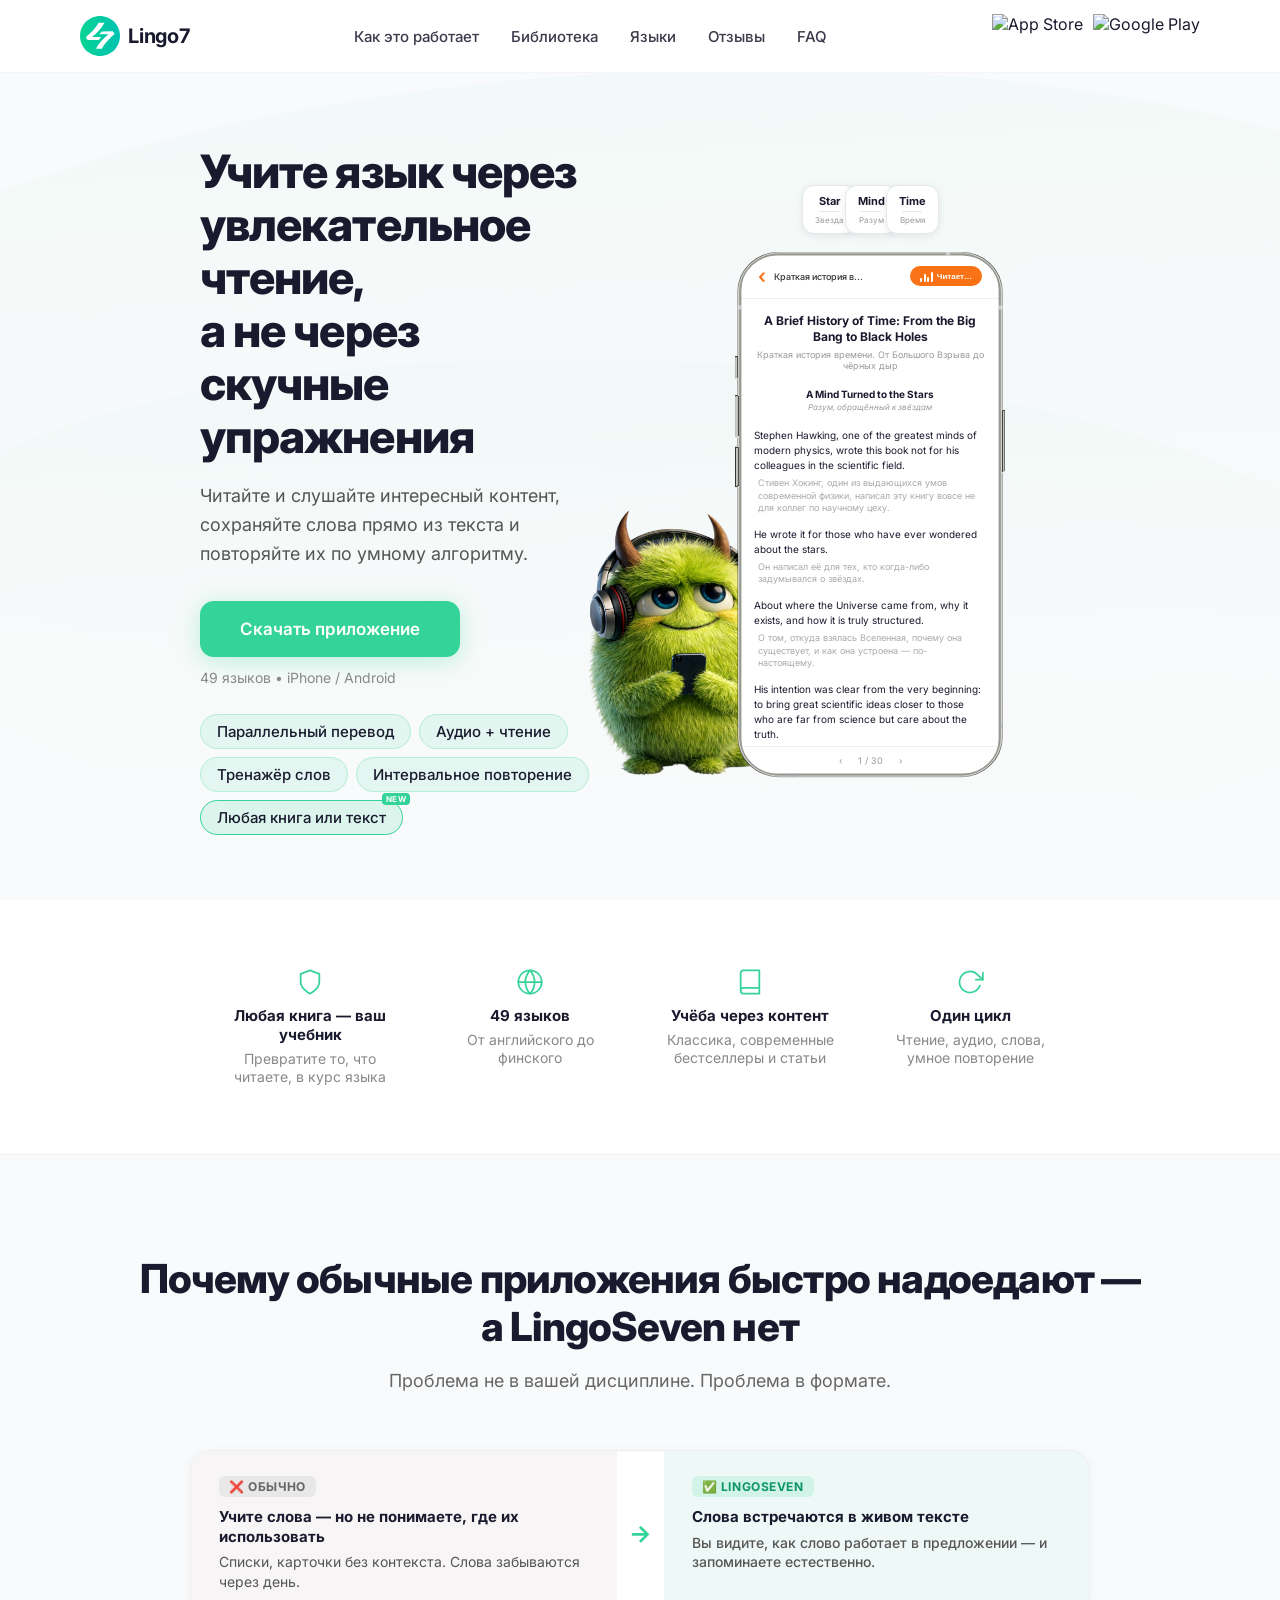
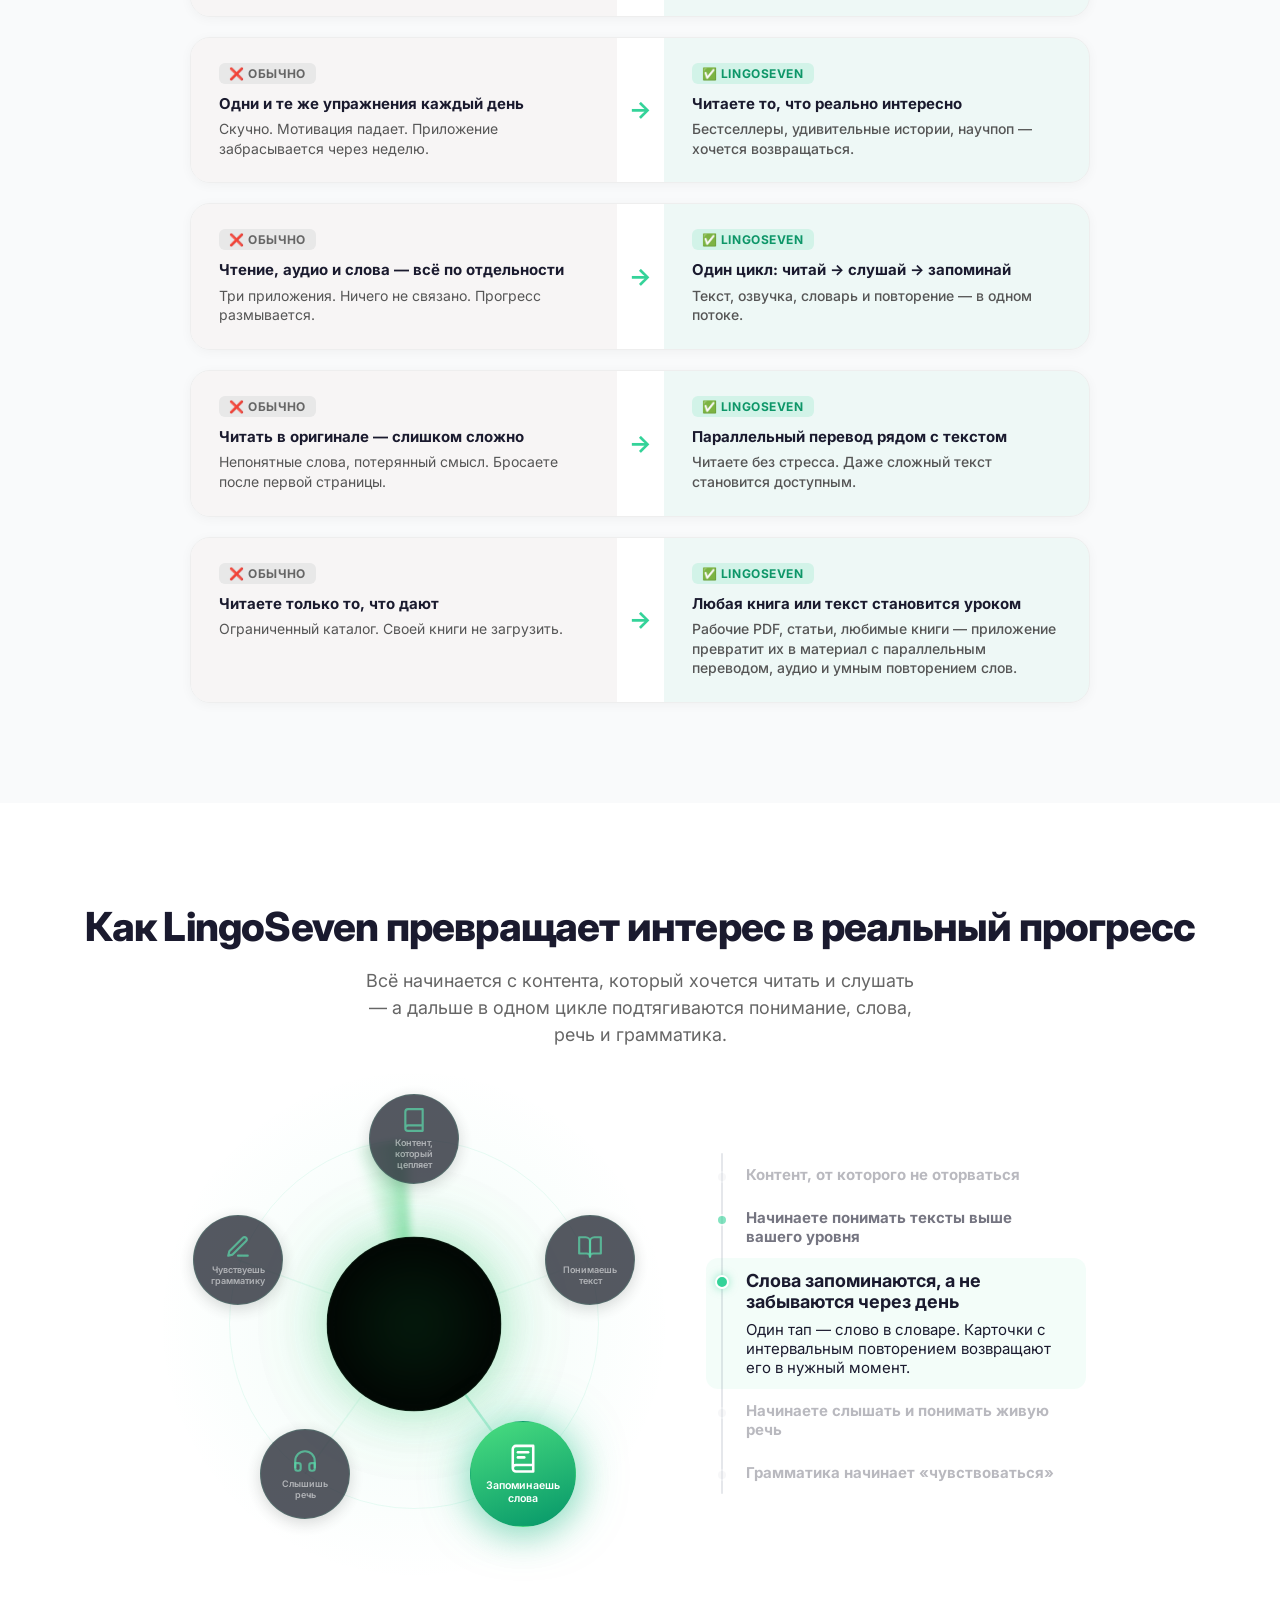
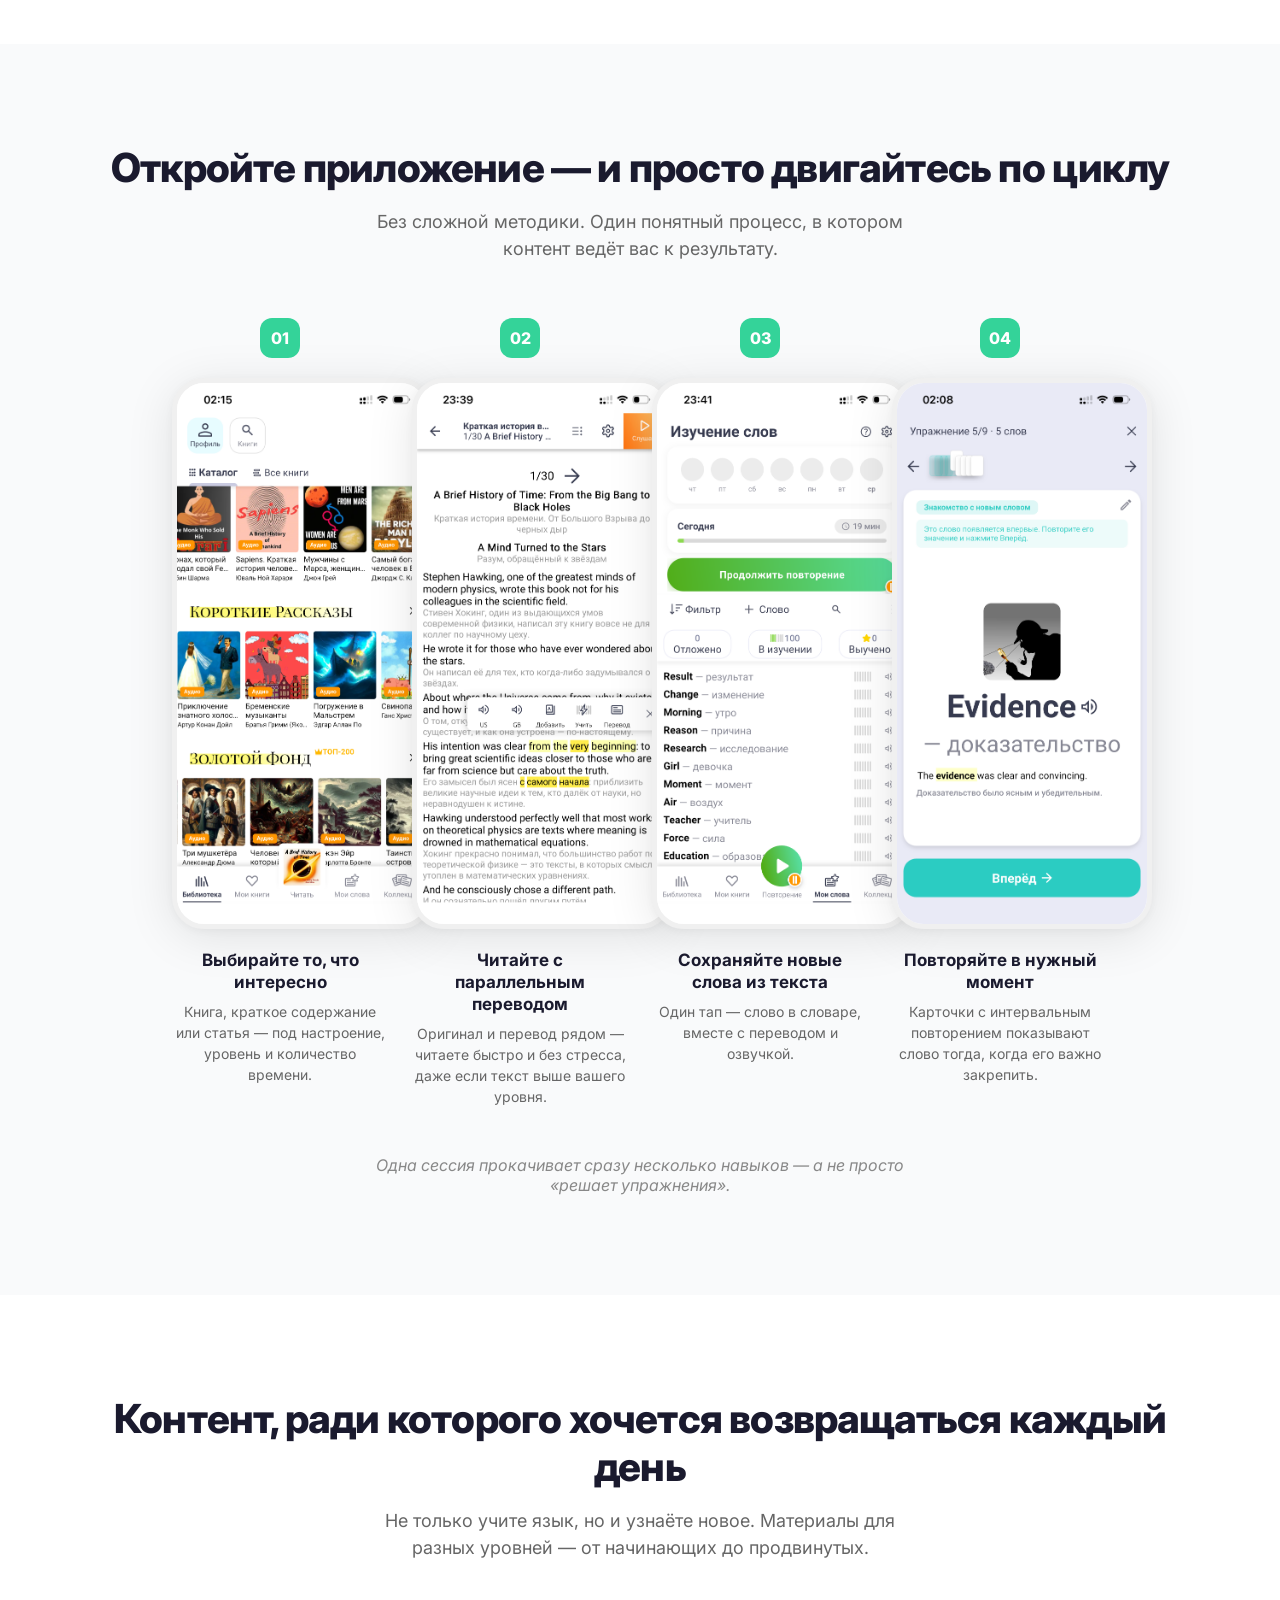
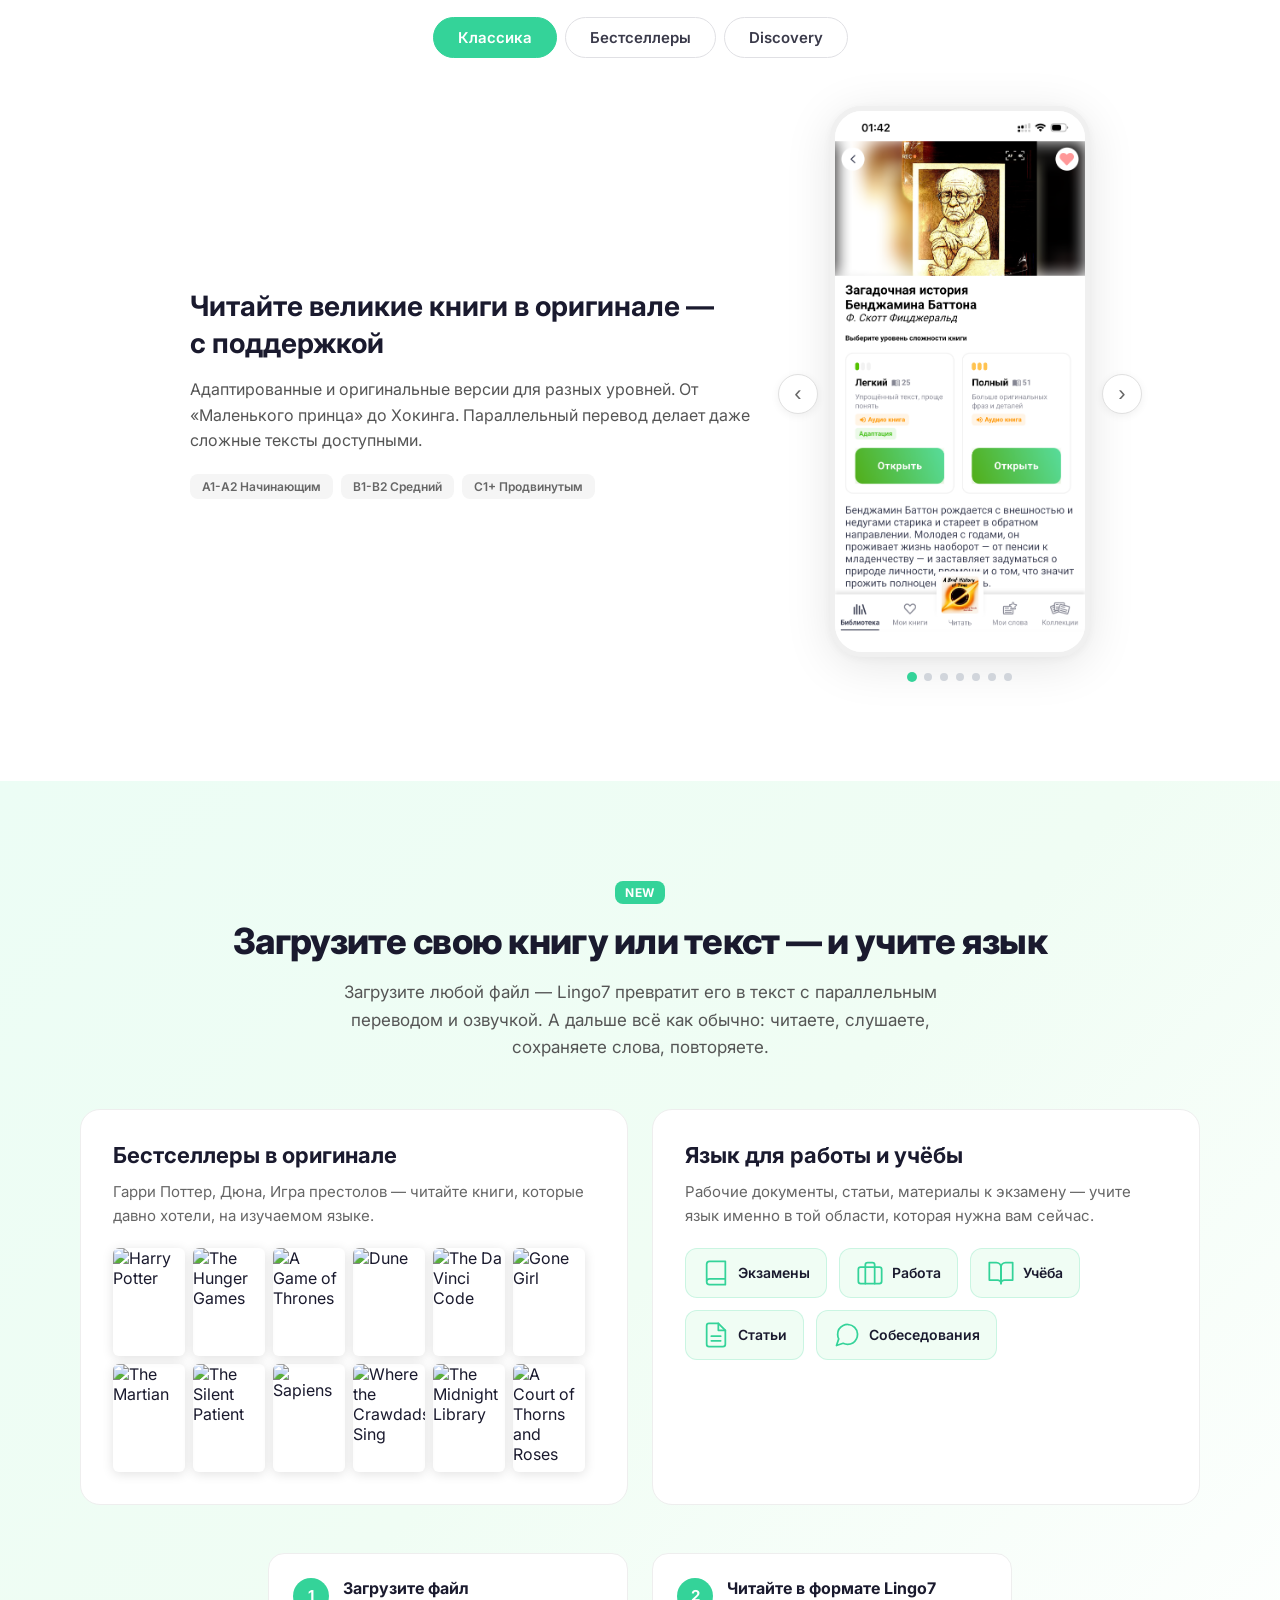
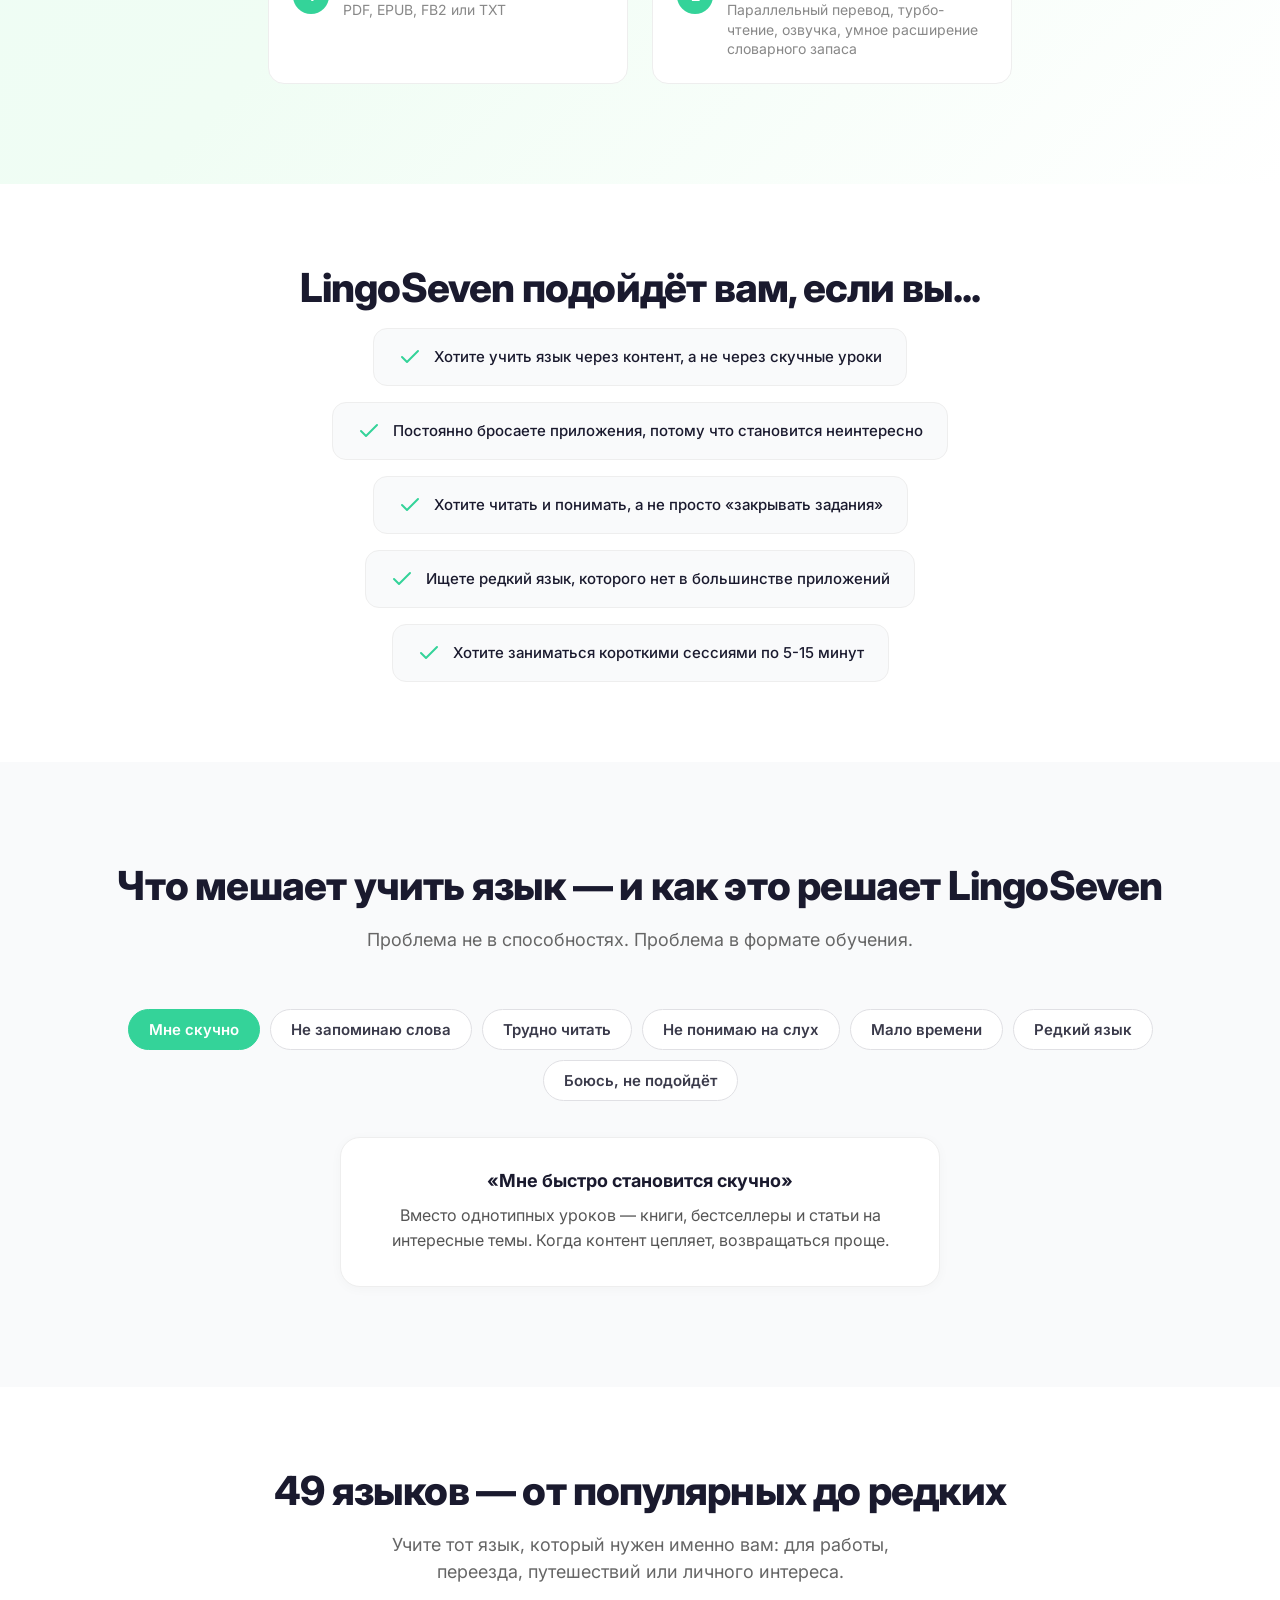
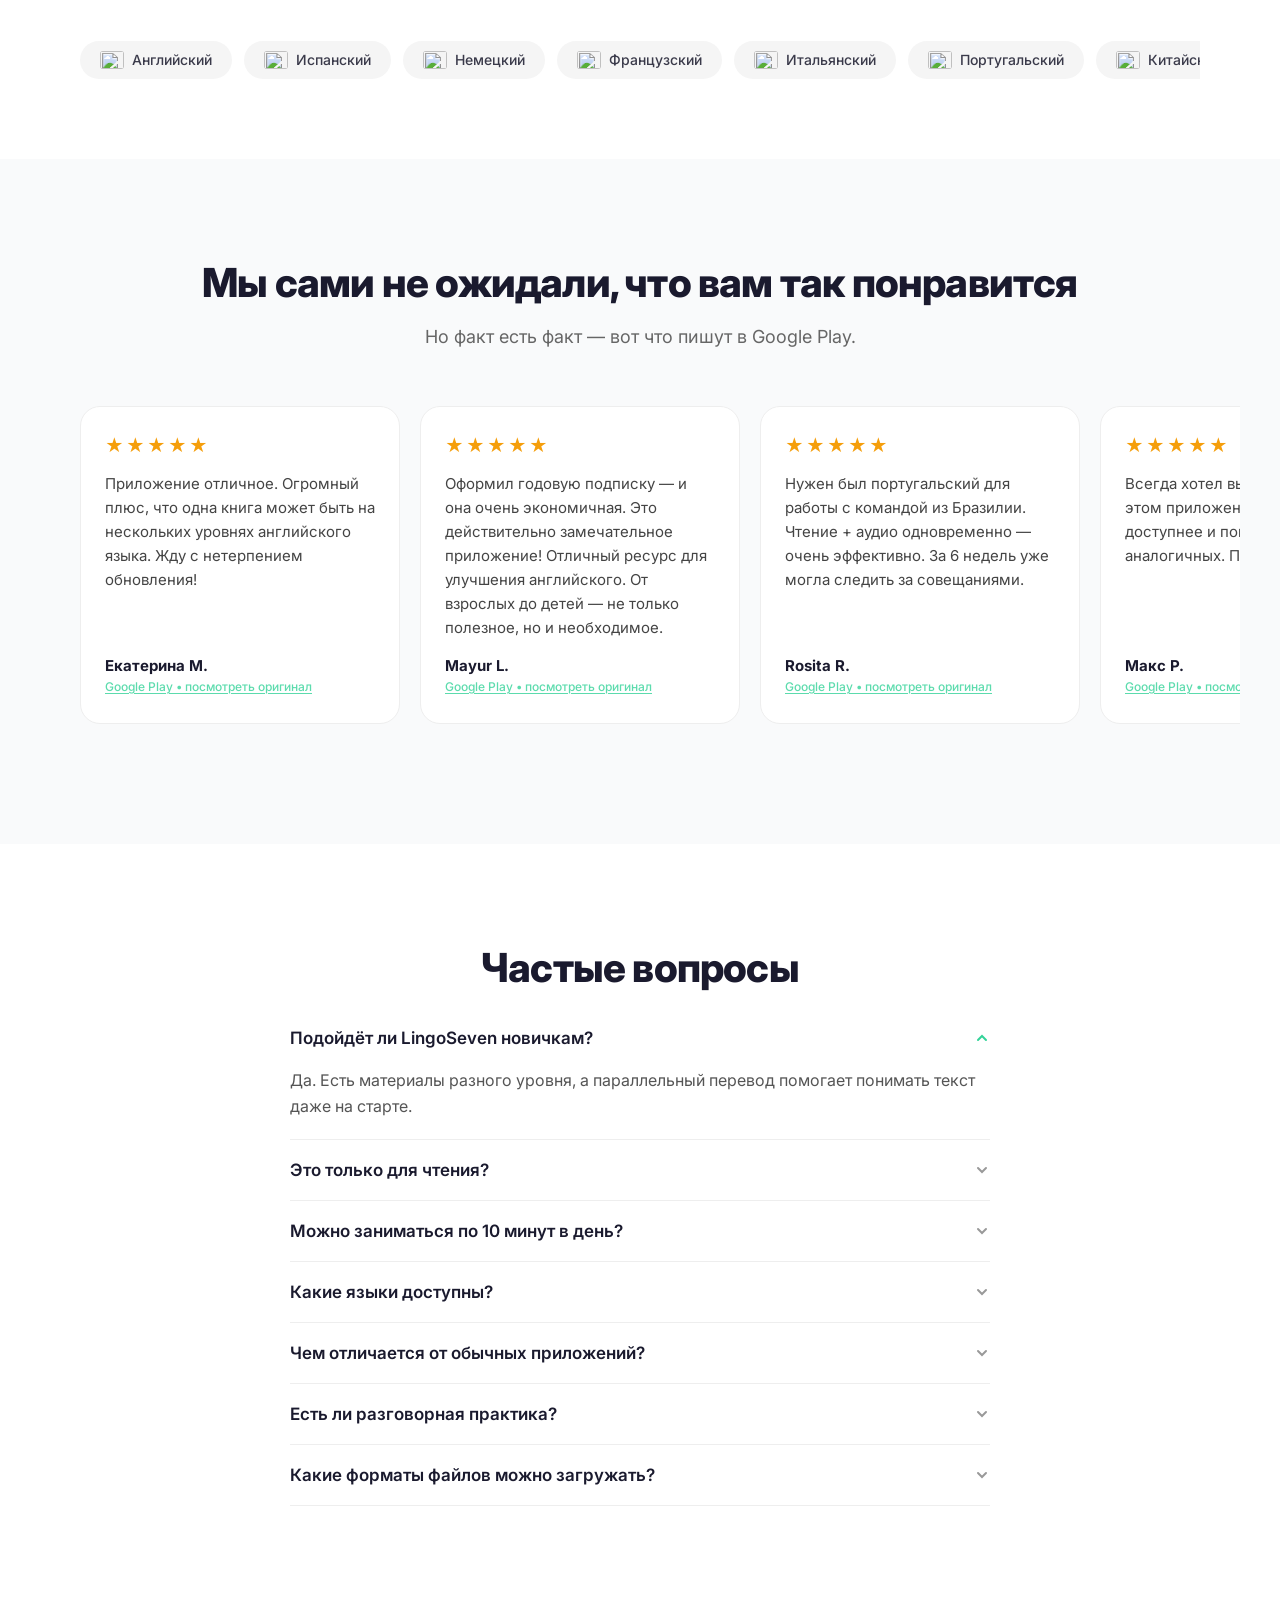
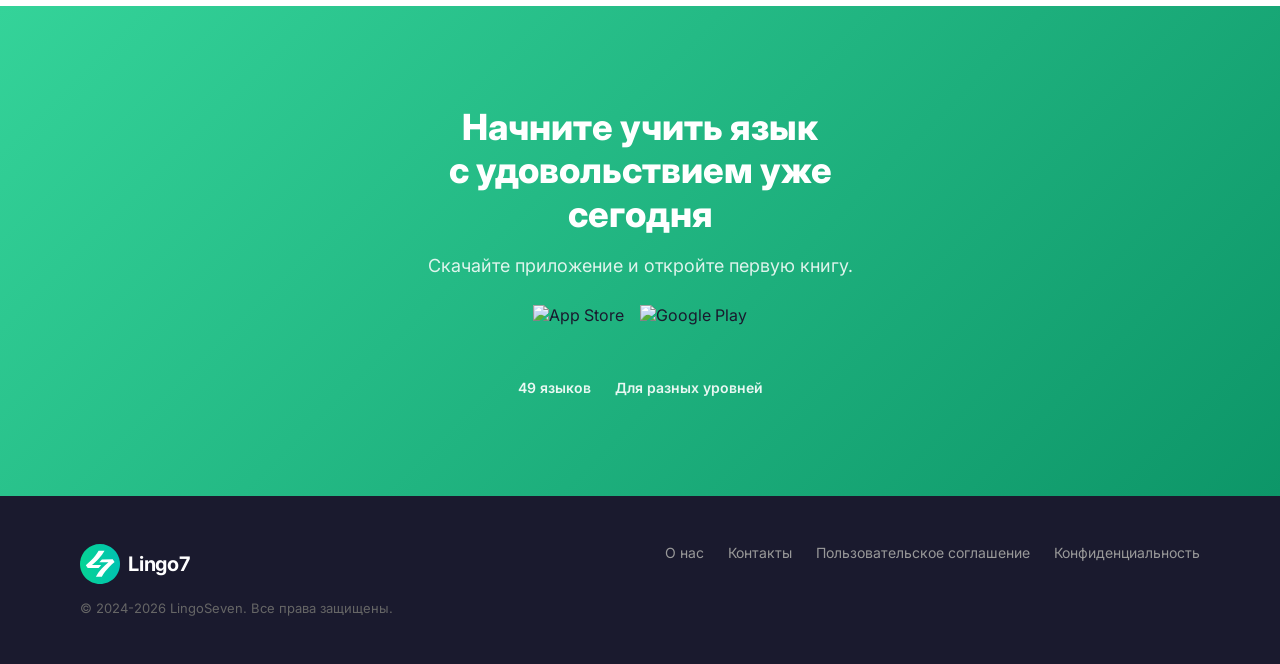
==== commit 215c1c15: "Remove all free-trial wording; reframe as "any book is your course" - Trust-strip: "Любая книга — ва" ====
--- a/index.html
+++ b/index.html
@@ -269,8 +269,8 @@
     <div class="container trust__inner">
       <div class="trust__card">
         <svg class="trust__icon" width="28" height="28" viewBox="0 0 24 24" fill="none" stroke="#34D399" stroke-width="1.5" stroke-linecap="round" stroke-linejoin="round"><path d="M12 22s8-4 8-10V5l-8-3-8 3v7c0 6 8 10 8 10z"/></svg>
-        <strong>7 дней бесплатно</strong>
-        <span>Попробуйте без риска</span>
+        <strong>Любая книга — ваш учебник</strong>
+        <span>Превратите то, что читаете, в курс языка</span>
       </div>
       <div class="trust__card">
         <svg class="trust__icon" width="28" height="28" viewBox="0 0 24 24" fill="none" stroke="#34D399" stroke-width="1.5" stroke-linecap="round" stroke-linejoin="round"><circle cx="12" cy="12" r="10"/><line x1="2" y1="12" x2="22" y2="12"/><path d="M12 2a15.3 15.3 0 0 1 4 10 15.3 15.3 0 0 1-4 10 15.3 15.3 0 0 1-4-10 15.3 15.3 0 0 1 4-10z"/></svg>
@@ -819,7 +819,7 @@
         </div>
         <div class="pains__answer" data-pain="6">
           <strong>«Боюсь, что не подойдёт»</strong>
-          <p>7 дней бесплатно. Попробуйте и решите спокойно — вы ничем не рискуете.</p>
+          <p>Подойдёт всем, кто умеет читать. Не нужны базовые знания, грамматика или подготовка — начните с любой книги на своём уровне.</p>
         </div>
       </div>
     </div>
@@ -983,10 +983,6 @@
           <div class="faq__a"><p>49 языков для носителей русского — от английского и испанского до финского и сербского.</p></div>
         </div>
         <div class="faq__item">
-          <button class="faq__q">Нужна ли карта для пробного периода?<svg width="16" height="16" viewBox="0 0 16 16" fill="none" stroke="currentColor" stroke-width="2" stroke-linecap="round"><path d="M4 6l4 4 4-4"/></svg></button>
-          <div class="faq__a"><p>Нет. 7 дней бесплатно.</p></div>
-        </div>
-        <div class="faq__item">
           <button class="faq__q">Чем отличается от обычных приложений?<svg width="16" height="16" viewBox="0 0 16 16" fill="none" stroke="currentColor" stroke-width="2" stroke-linecap="round"><path d="M4 6l4 4 4-4"/></svg></button>
           <div class="faq__a"><p>Вместо отдельных упражнений вы учите язык через интересный контент в замкнутом цикле: чтение, аудирование, словарь и повторение.</p></div>
         </div>
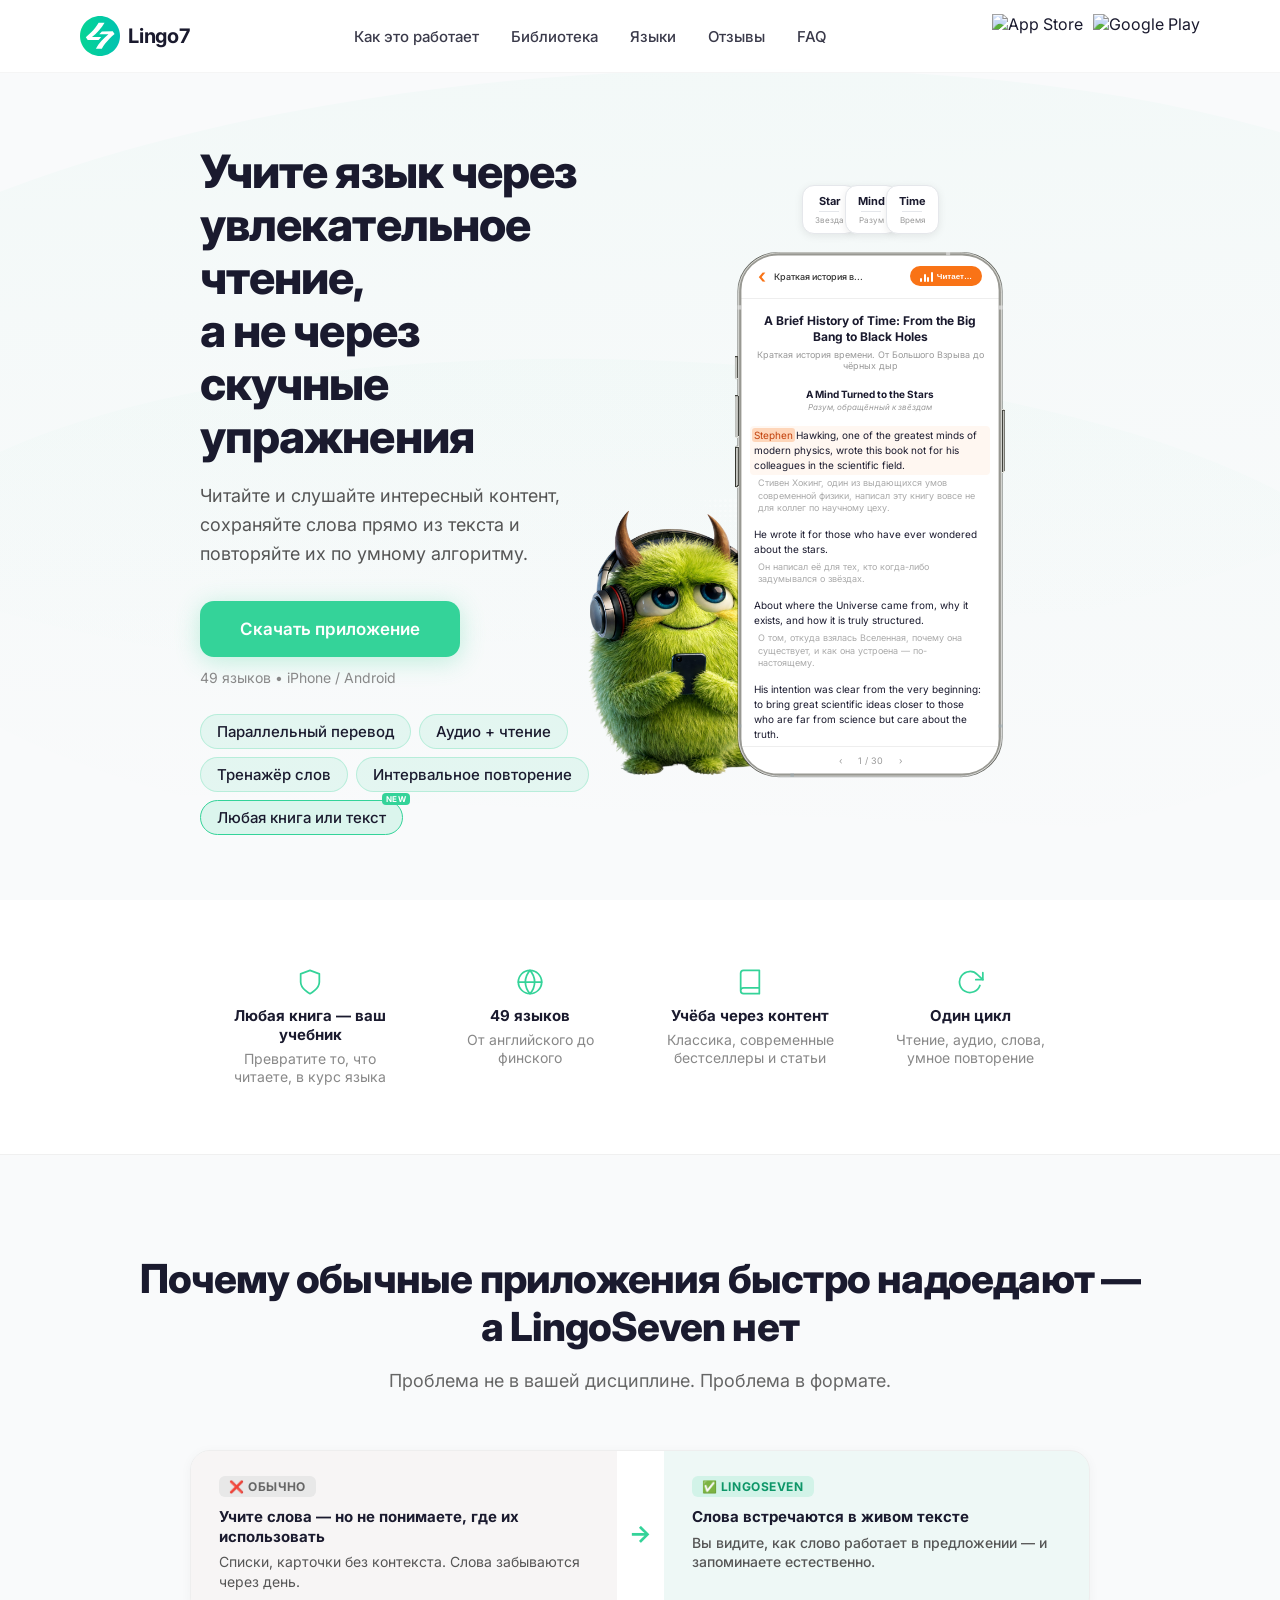
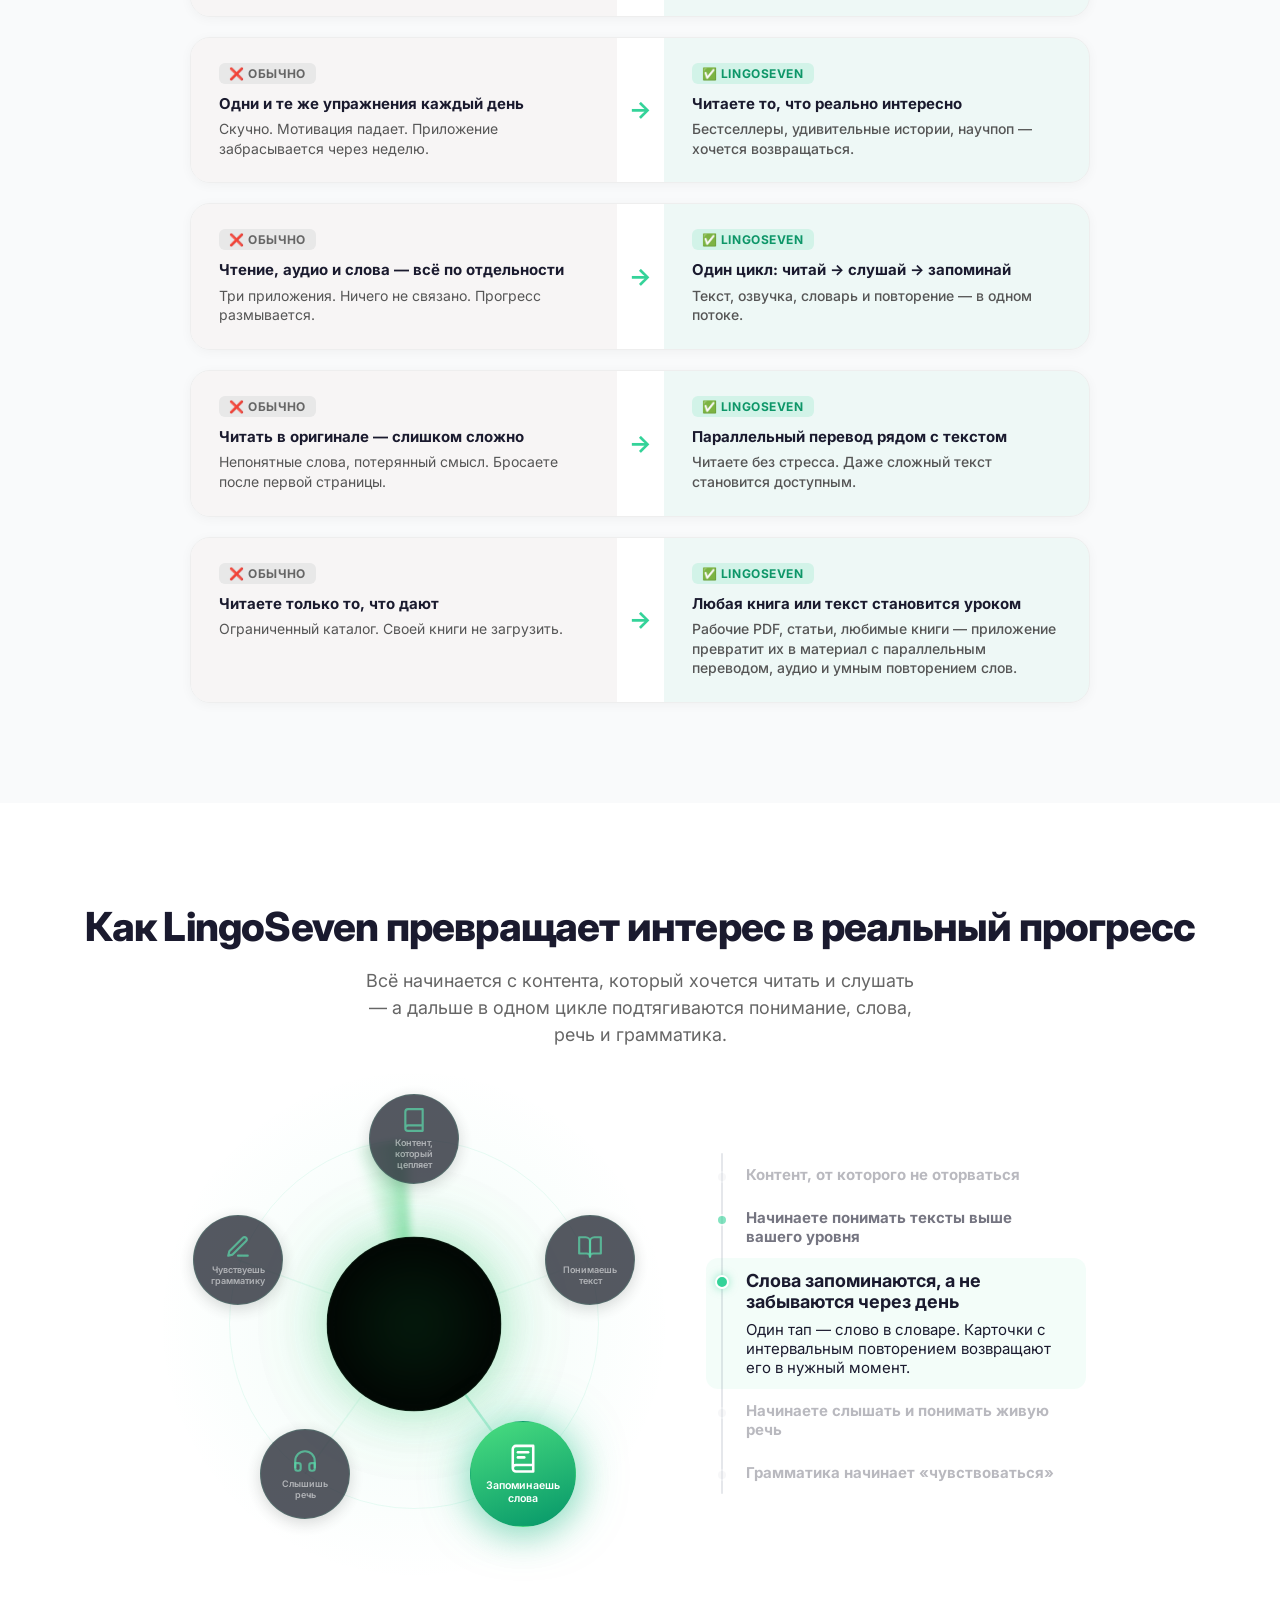
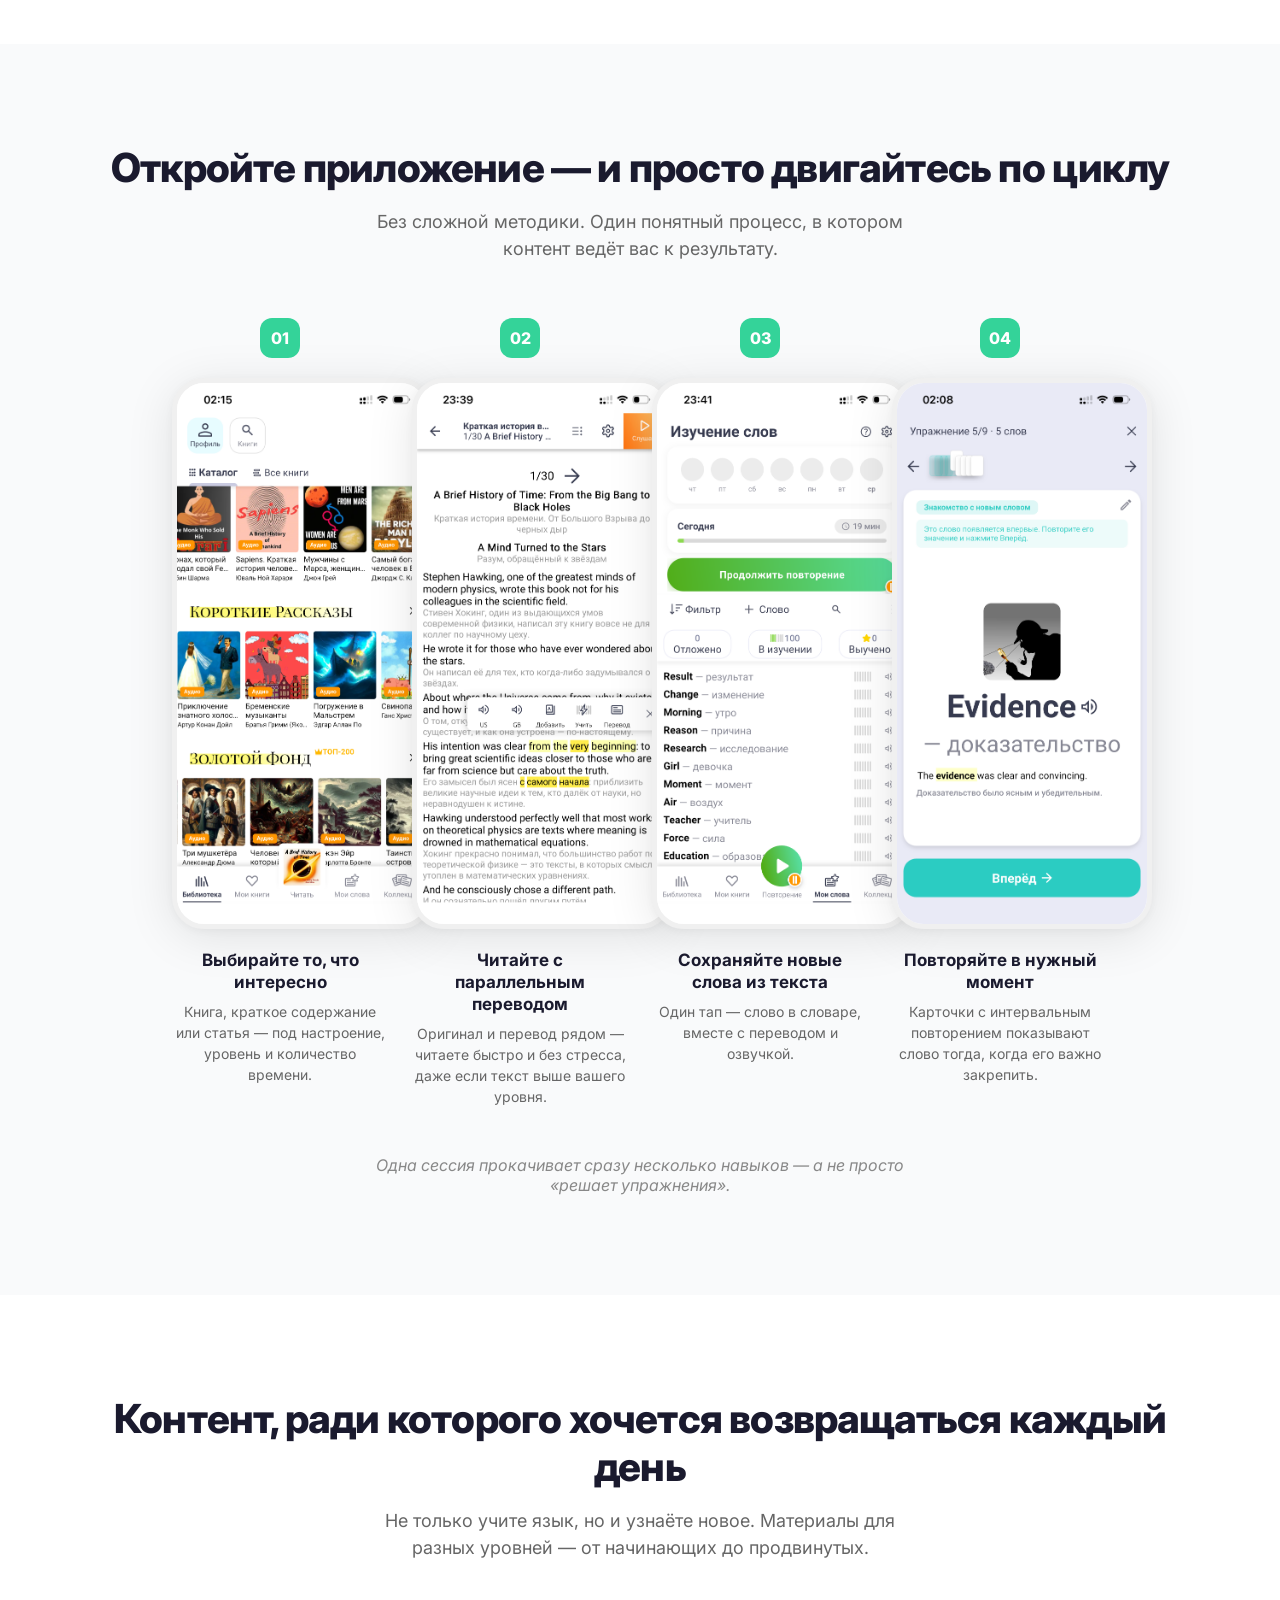
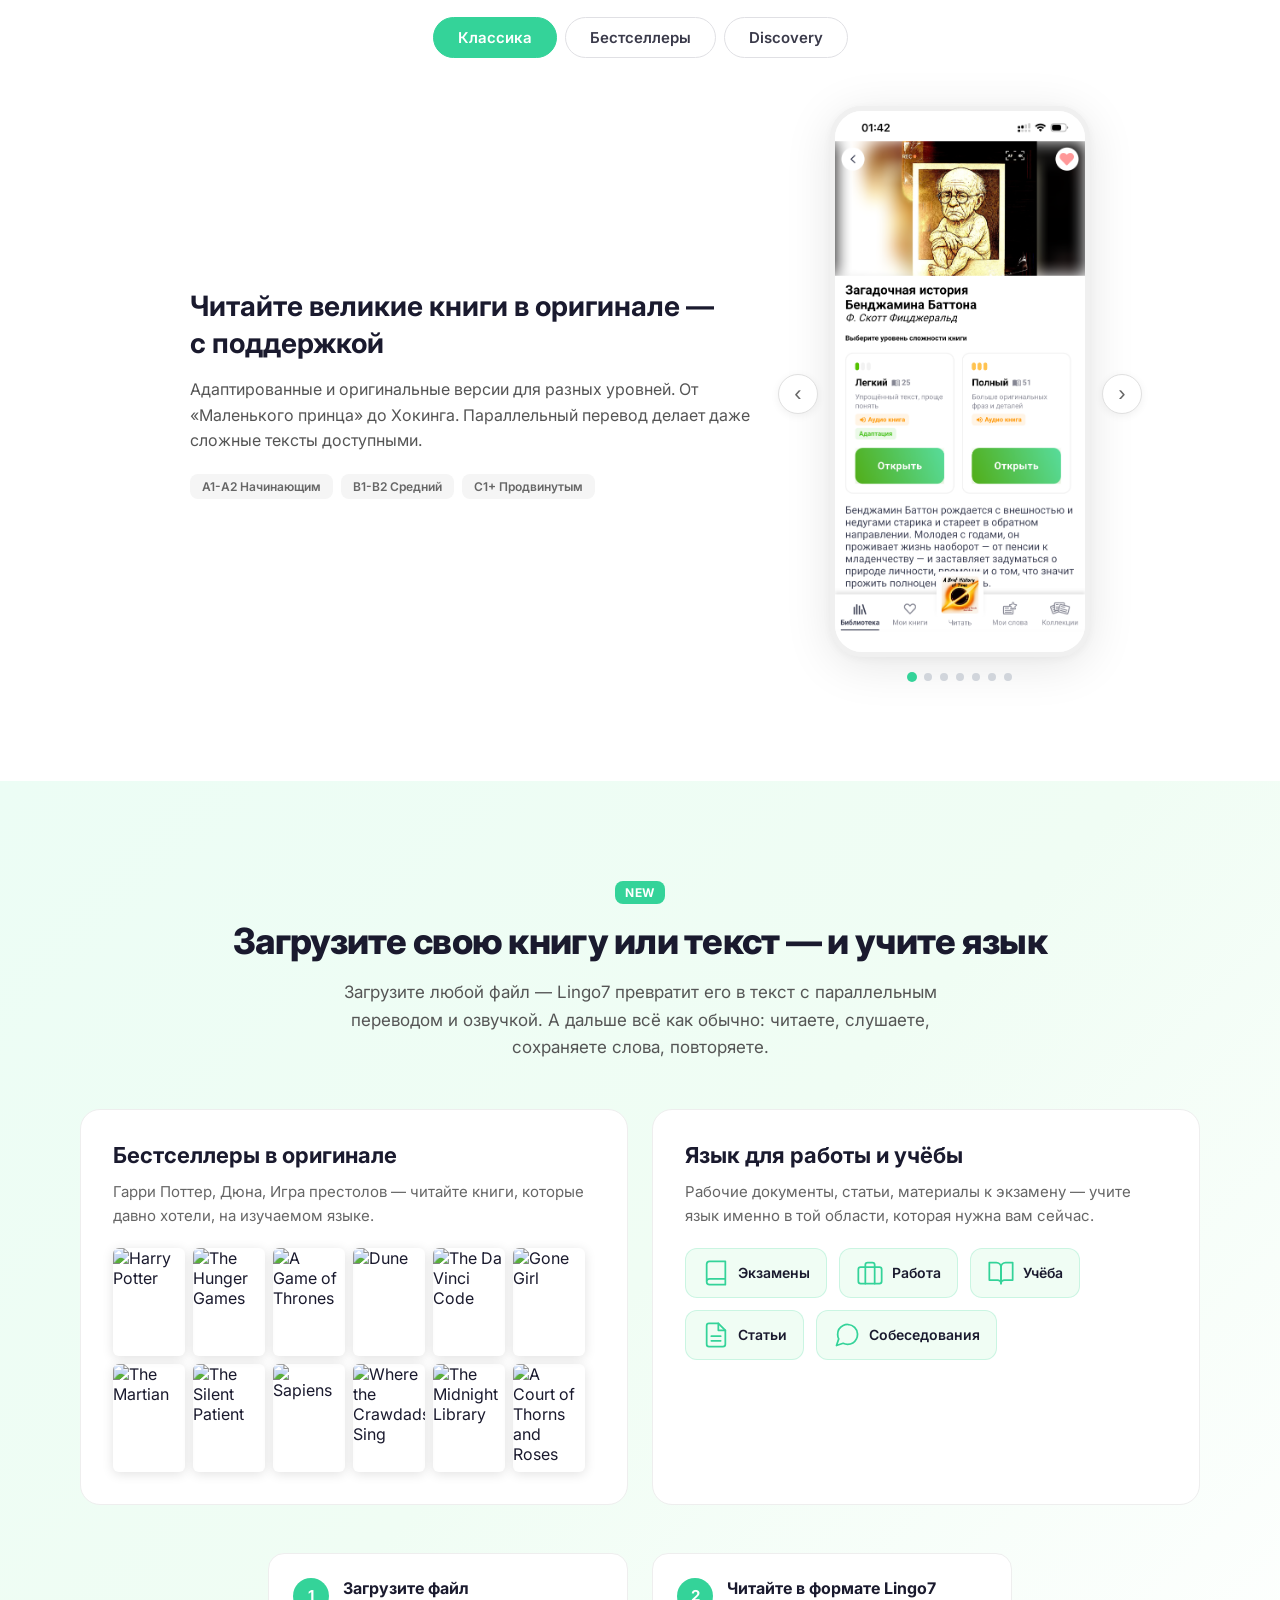
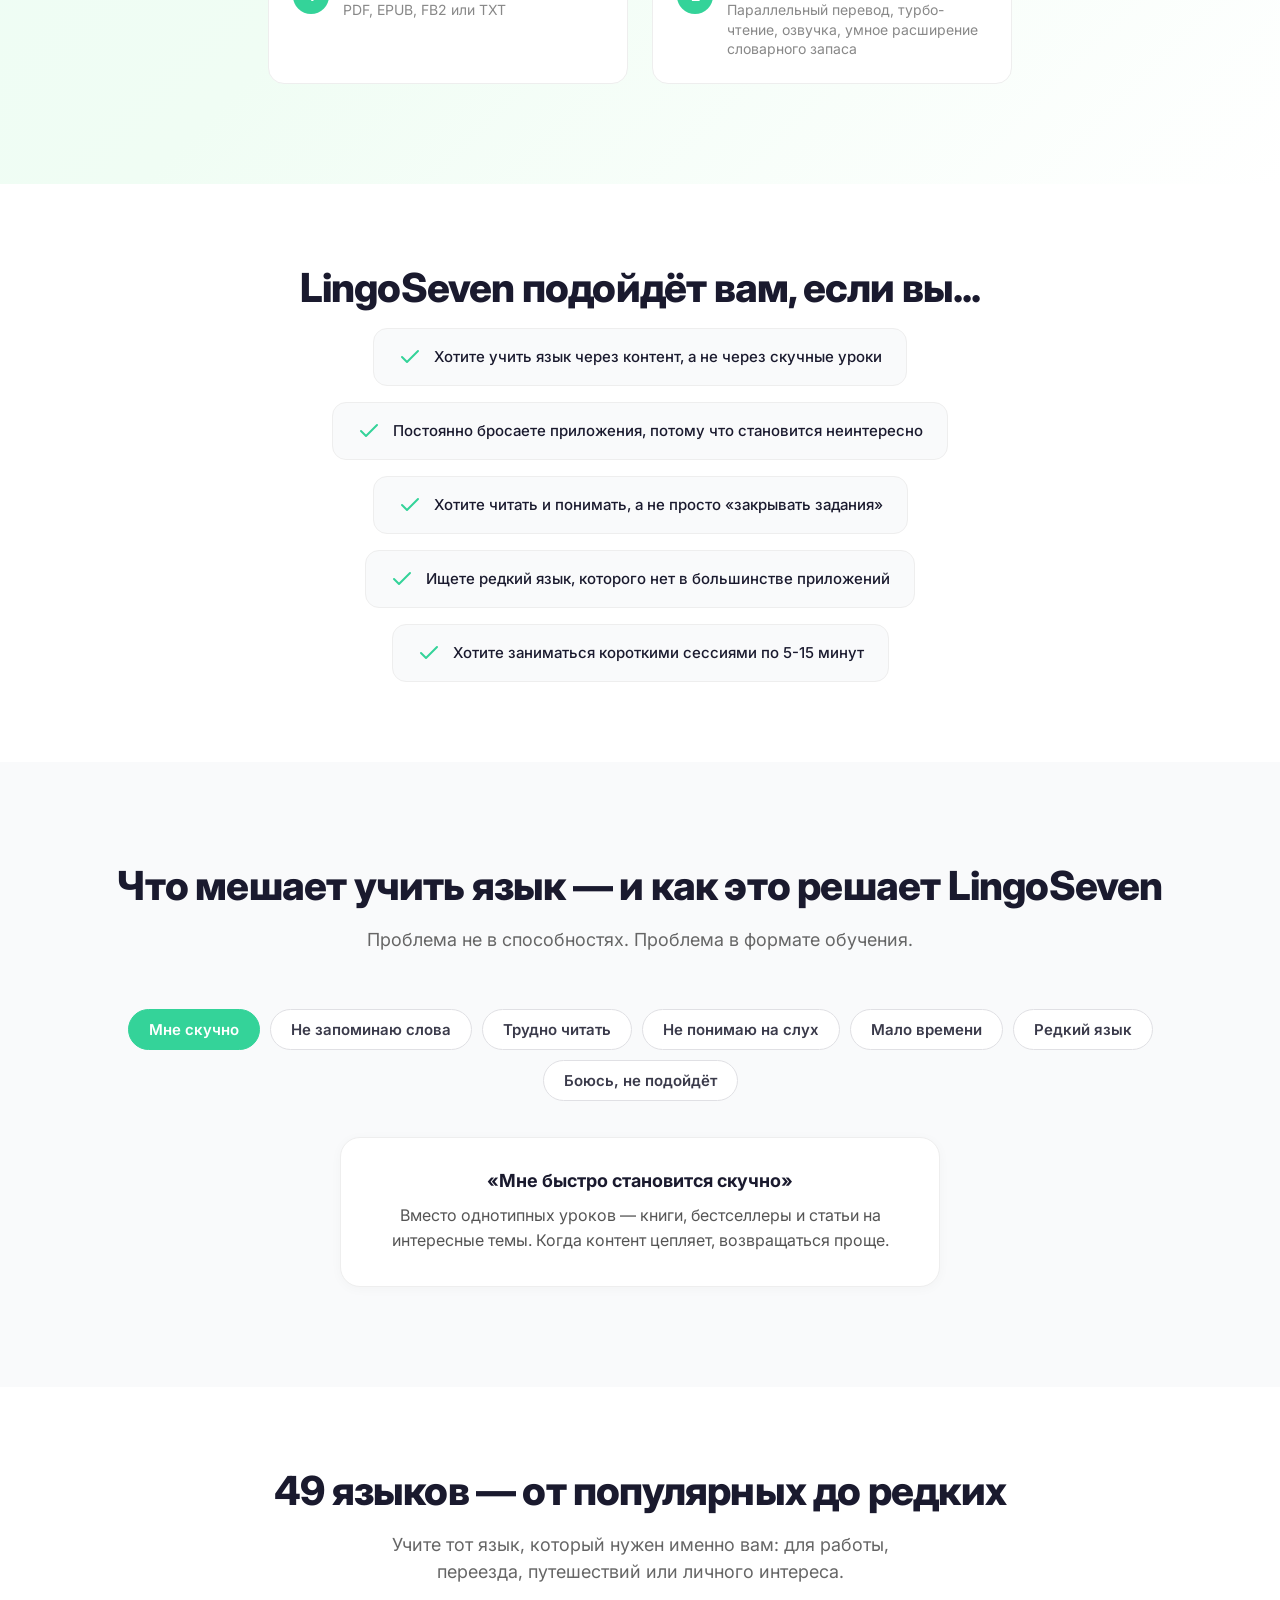
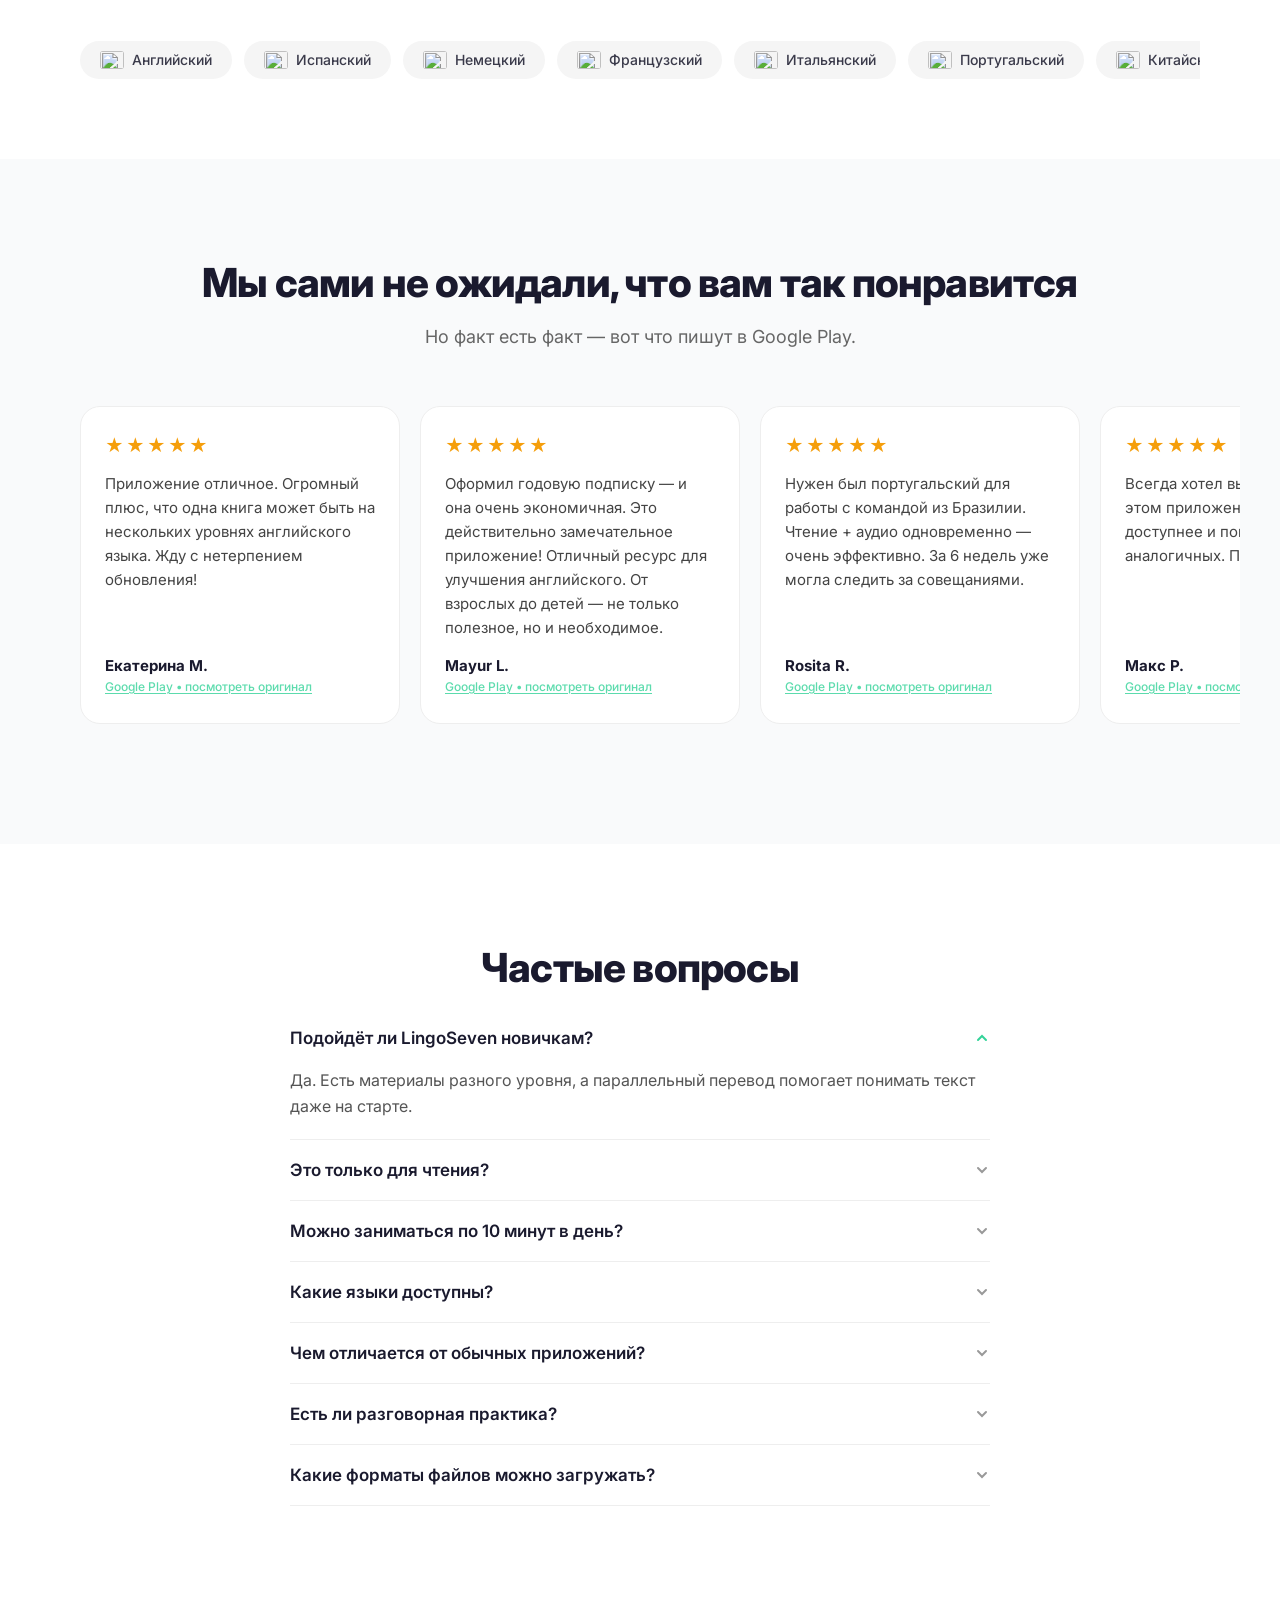
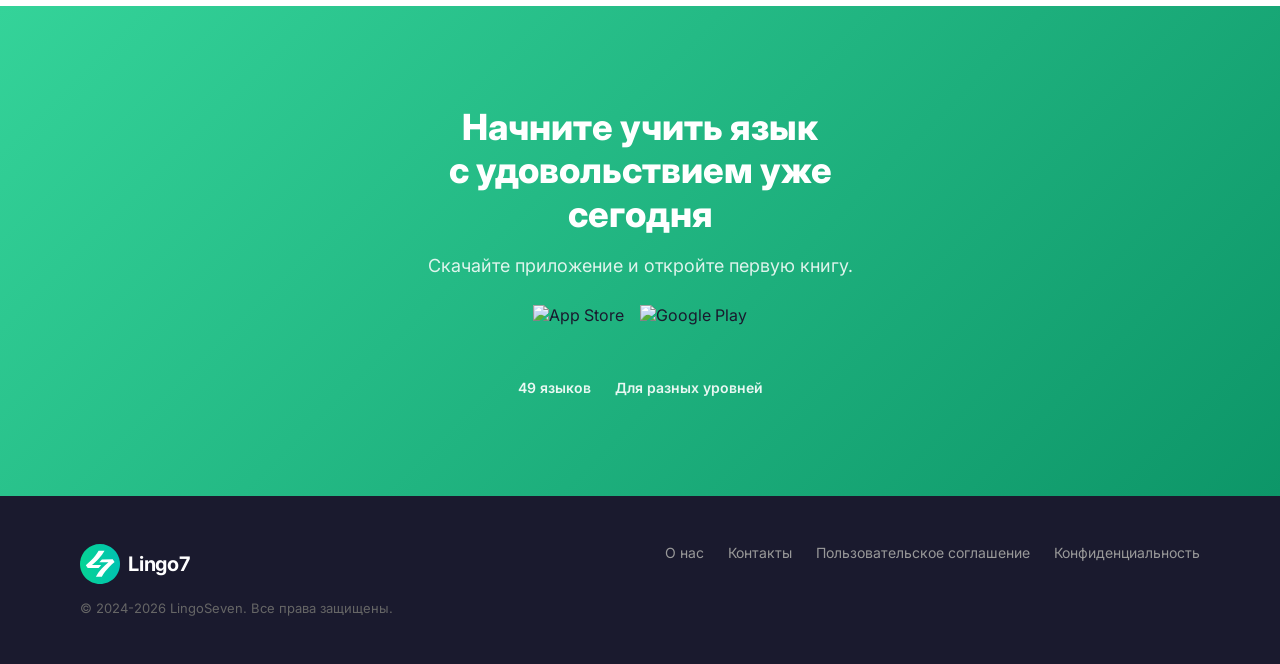
==== commit 5df6354c: "Fix download modal: move script below sticky CTA, use click delegation Co-Authored-By: Claude Opus 4" ====
--- a/index.html
+++ b/index.html
@@ -91,7 +91,7 @@
       <div class="hero__content">
         <h1 class="hero__title">Учите язык через увлекательное чтение,<br>а&nbsp;не&nbsp;через скучные упражнения</h1>
         <p class="hero__subtitle">Читайте и слушайте интересный контент, сохраняйте слова прямо из текста и повторяйте их по умному алгоритму.</p>
-        <a href="#stores" class="btn btn--primary hero__cta">Скачать приложение</a>
+        <a href="#" class="btn btn--primary hero__cta" data-open-download>Скачать приложение</a>
         <p class="hero__trust">49 языков &bull; iPhone / Android</p>
         <div class="hero__pills hero__pills--desktop">
           <span class="pill">Параллельный перевод</span>
@@ -1037,10 +1037,46 @@
     </div>
   </footer>
 
+  <!-- Download Modal -->
+  <div class="download-modal" id="downloadModal" role="dialog" aria-modal="true" aria-labelledby="downloadModalTitle">
+    <div class="download-modal__backdrop" data-close-download></div>
+    <div class="download-modal__card">
+      <button class="download-modal__close" data-close-download aria-label="Закрыть">&times;</button>
+      <h3 class="download-modal__title" id="downloadModalTitle">Скачайте Lingo7</h3>
+      <p class="download-modal__text">Доступно в App Store и Google Play</p>
+      <div class="download-modal__stores">
+        <a href="https://apps.apple.com/us/app/lingo7-reading-audio/id6471030440" target="_blank" rel="noopener" aria-label="App Store">
+          <img src="https://developer.apple.com/assets/elements/badges/download-on-the-app-store.svg" alt="App Store" height="52">
+        </a>
+        <a href="https://play.google.com/store/apps/details?id=com.doublereading" target="_blank" rel="noopener" aria-label="Google Play">
+          <img src="https://upload.wikimedia.org/wikipedia/commons/7/78/Google_Play_Store_badge_EN.svg" alt="Google Play" height="52">
+        </a>
+      </div>
+    </div>
+  </div>
+
   <!-- Sticky CTA (mobile) -->
   <div class="sticky-cta" id="stickyCta">
-    <a href="#stores" class="btn btn--primary btn--full">Скачать приложение</a>
+    <a href="#" class="btn btn--primary btn--full" data-open-download>Скачать приложение</a>
   </div>
+
+  <script>
+    (function () {
+      var modal = document.getElementById('downloadModal');
+      if (!modal) return;
+      function openModal() { modal.classList.add('is-open'); }
+      function closeModal() { modal.classList.remove('is-open'); }
+      document.addEventListener('click', function (e) {
+        var opener = e.target.closest('[data-open-download]');
+        if (opener) { e.preventDefault(); openModal(); return; }
+        var closer = e.target.closest('[data-close-download]');
+        if (closer) { e.preventDefault(); closeModal(); }
+      });
+      document.addEventListener('keydown', function (e) {
+        if (e.key === 'Escape' && modal.classList.contains('is-open')) closeModal();
+      });
+    })();
+  </script>
   <script>
     const stickyCta = document.getElementById('stickyCta');
     const heroSection = document.querySelector('.hero');
--- a/styles.css
+++ b/styles.css
@@ -2795,3 +2795,73 @@
   .store-btn { width: 36px; height: 36px; border-radius: 10px; }
   .store-link { height: 36px; }
 }
+
+/* ===== Download Modal ===== */
+.download-modal {
+  display: none;
+  position: fixed;
+  inset: 0;
+  z-index: 1000;
+  align-items: center;
+  justify-content: center;
+}
+
+.download-modal.is-open { display: flex; }
+
+.download-modal__backdrop {
+  position: absolute;
+  inset: 0;
+  background: rgba(0,0,0,0.5);
+  backdrop-filter: blur(4px);
+}
+
+.download-modal__card {
+  position: relative;
+  background: #fff;
+  border-radius: 24px;
+  padding: 40px 36px 36px;
+  max-width: 420px;
+  width: 90%;
+  text-align: center;
+  box-shadow: 0 20px 60px rgba(0,0,0,0.2);
+  animation: fade-up 0.3s ease;
+}
+
+.download-modal__close {
+  position: absolute;
+  top: 12px;
+  right: 16px;
+  background: none;
+  border: none;
+  font-size: 28px;
+  color: #999;
+  cursor: pointer;
+  line-height: 1;
+}
+
+.download-modal__close:hover { color: #333; }
+
+.download-modal__title {
+  font-size: 24px;
+  font-weight: 700;
+  color: #1a1a2e;
+  margin: 0 0 8px;
+}
+
+.download-modal__text {
+  font-size: 15px;
+  color: #666;
+  margin: 0 0 24px;
+}
+
+.download-modal__stores {
+  display: flex;
+  gap: 14px;
+  justify-content: center;
+  flex-wrap: wrap;
+}
+
+.download-modal__stores img {
+  display: block;
+  height: 52px;
+}
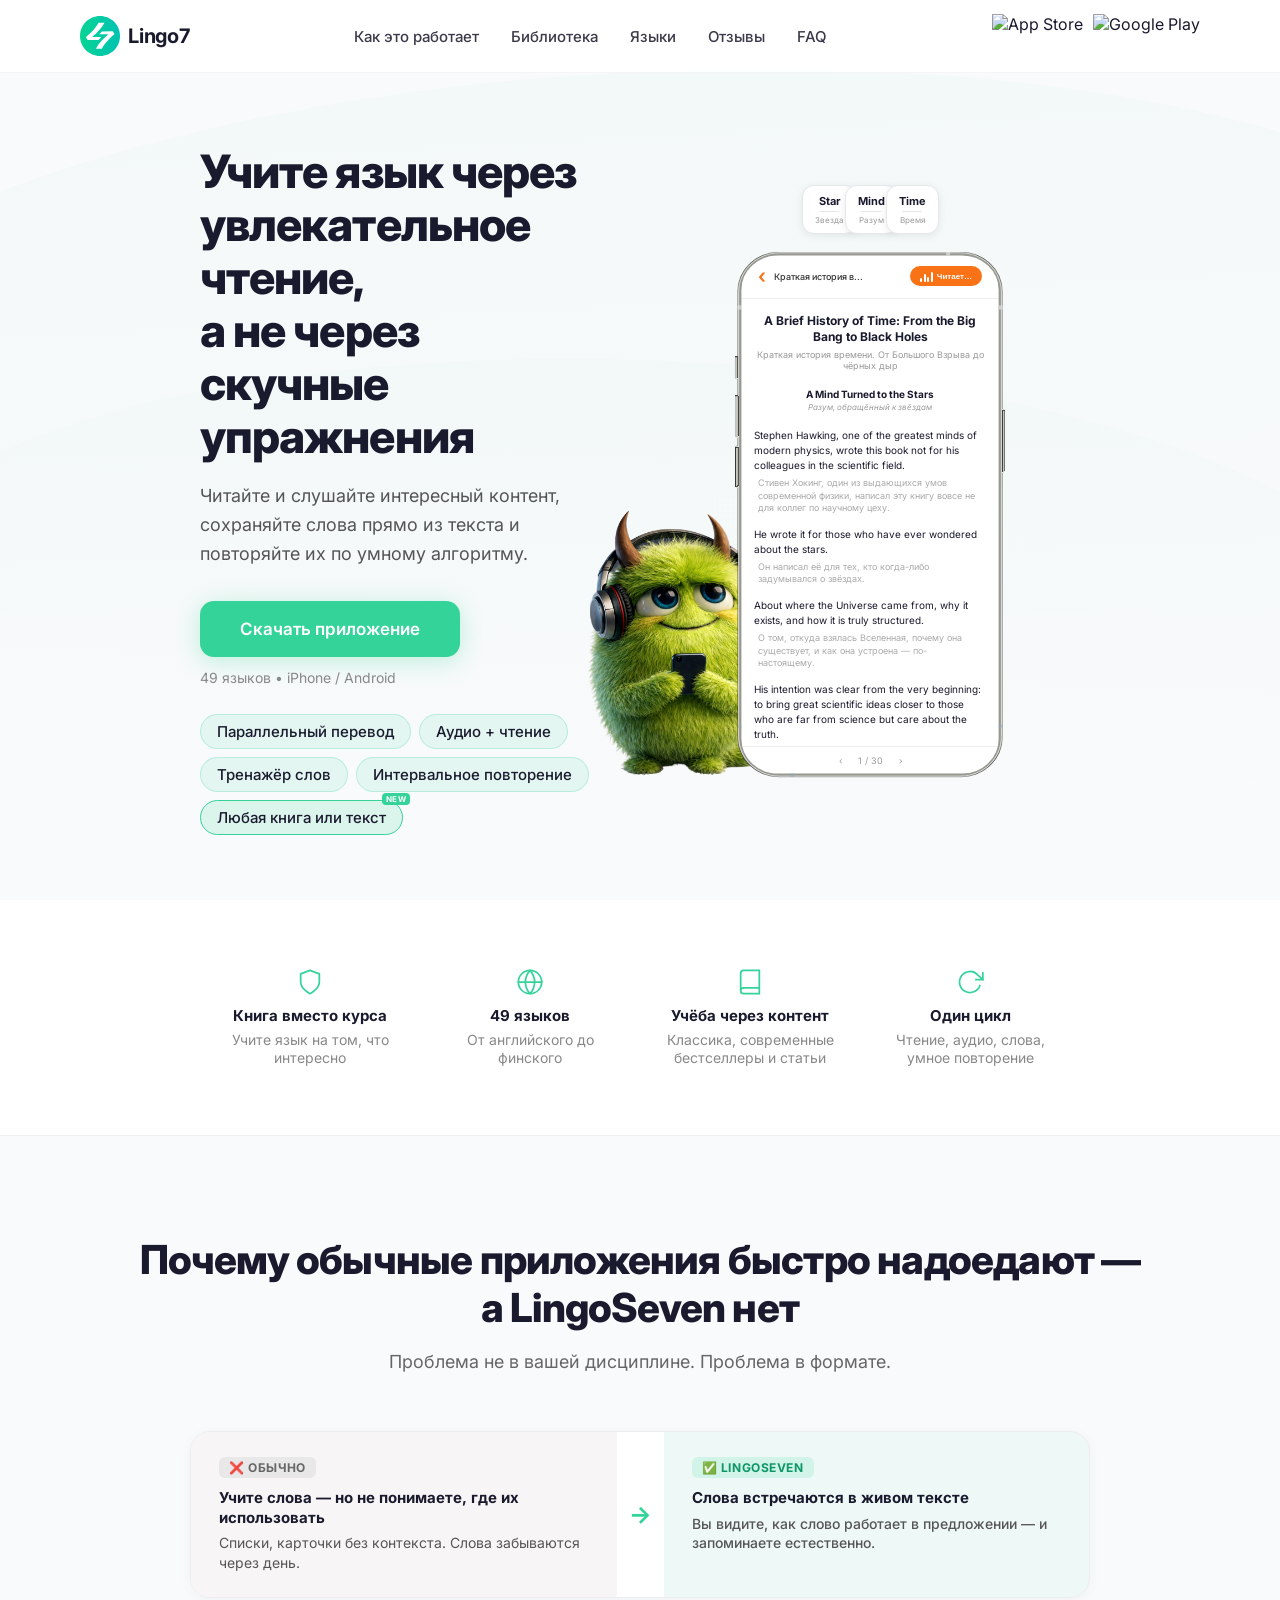
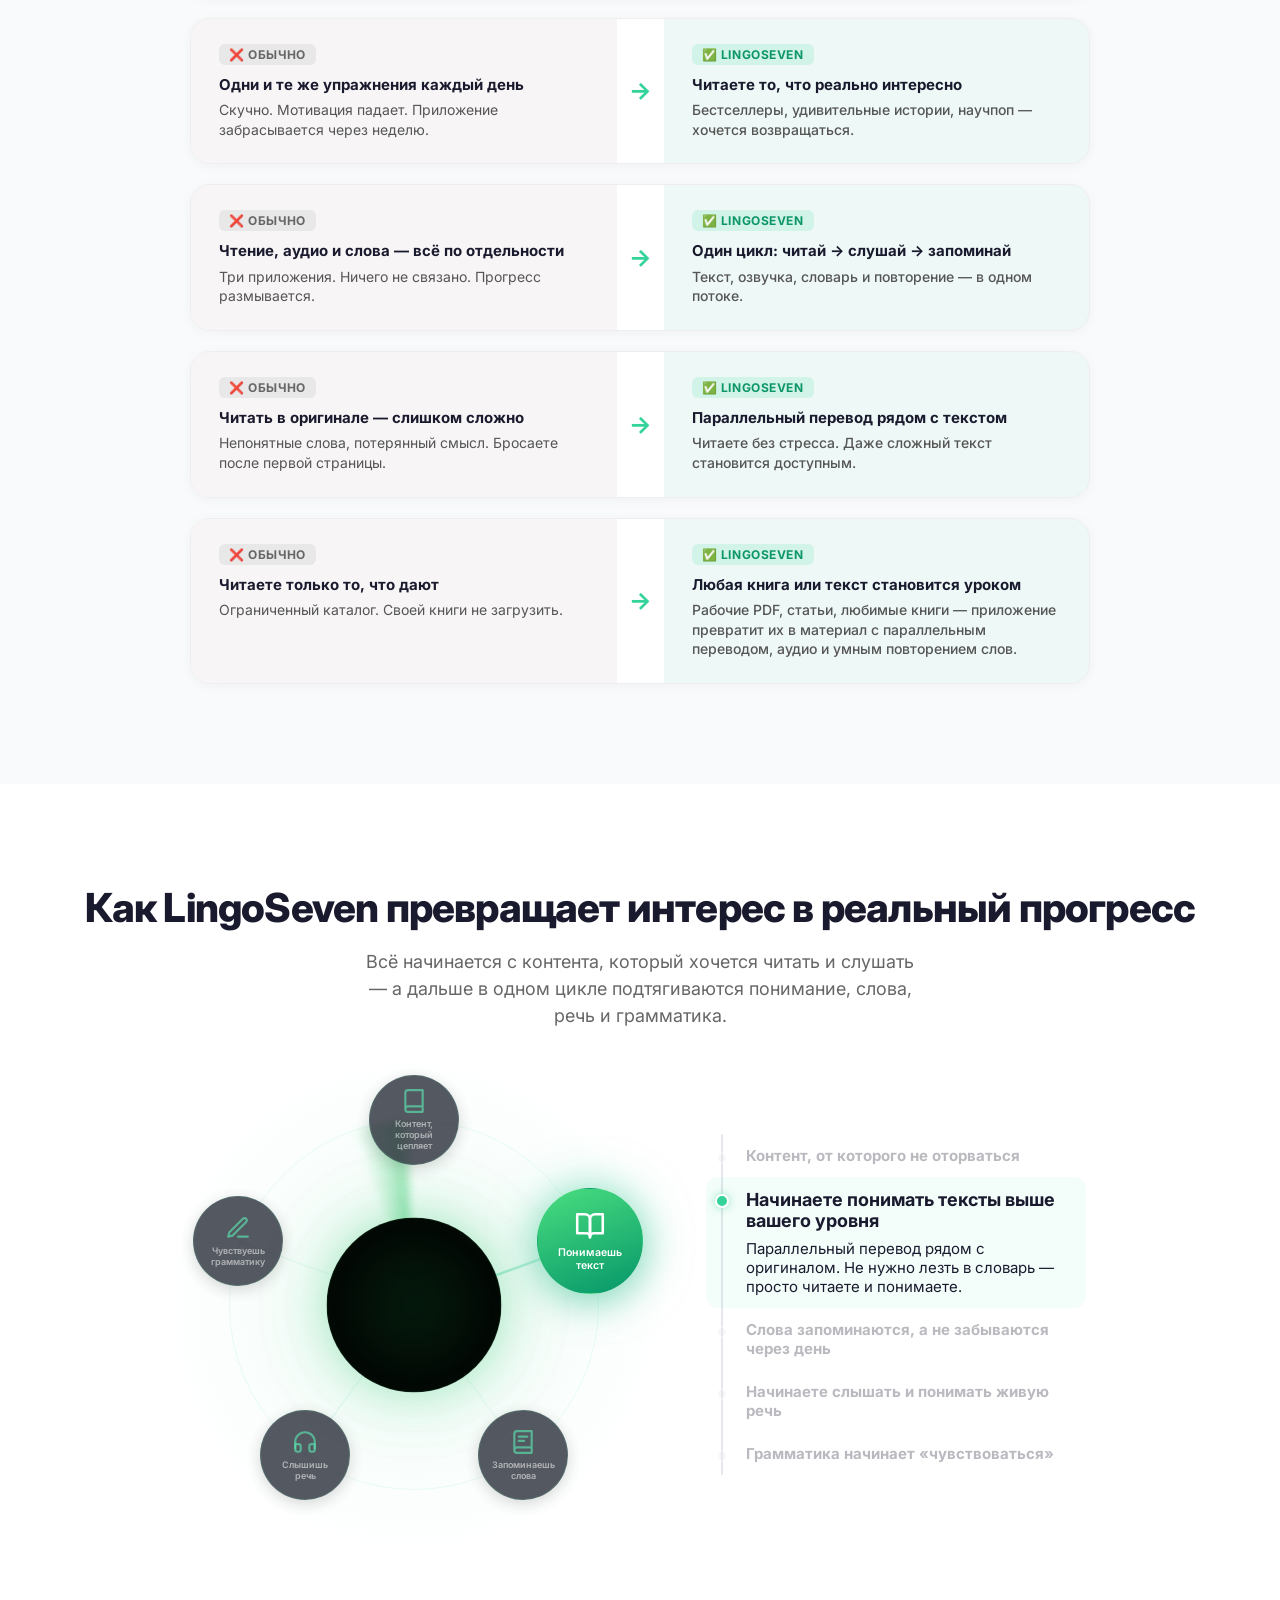
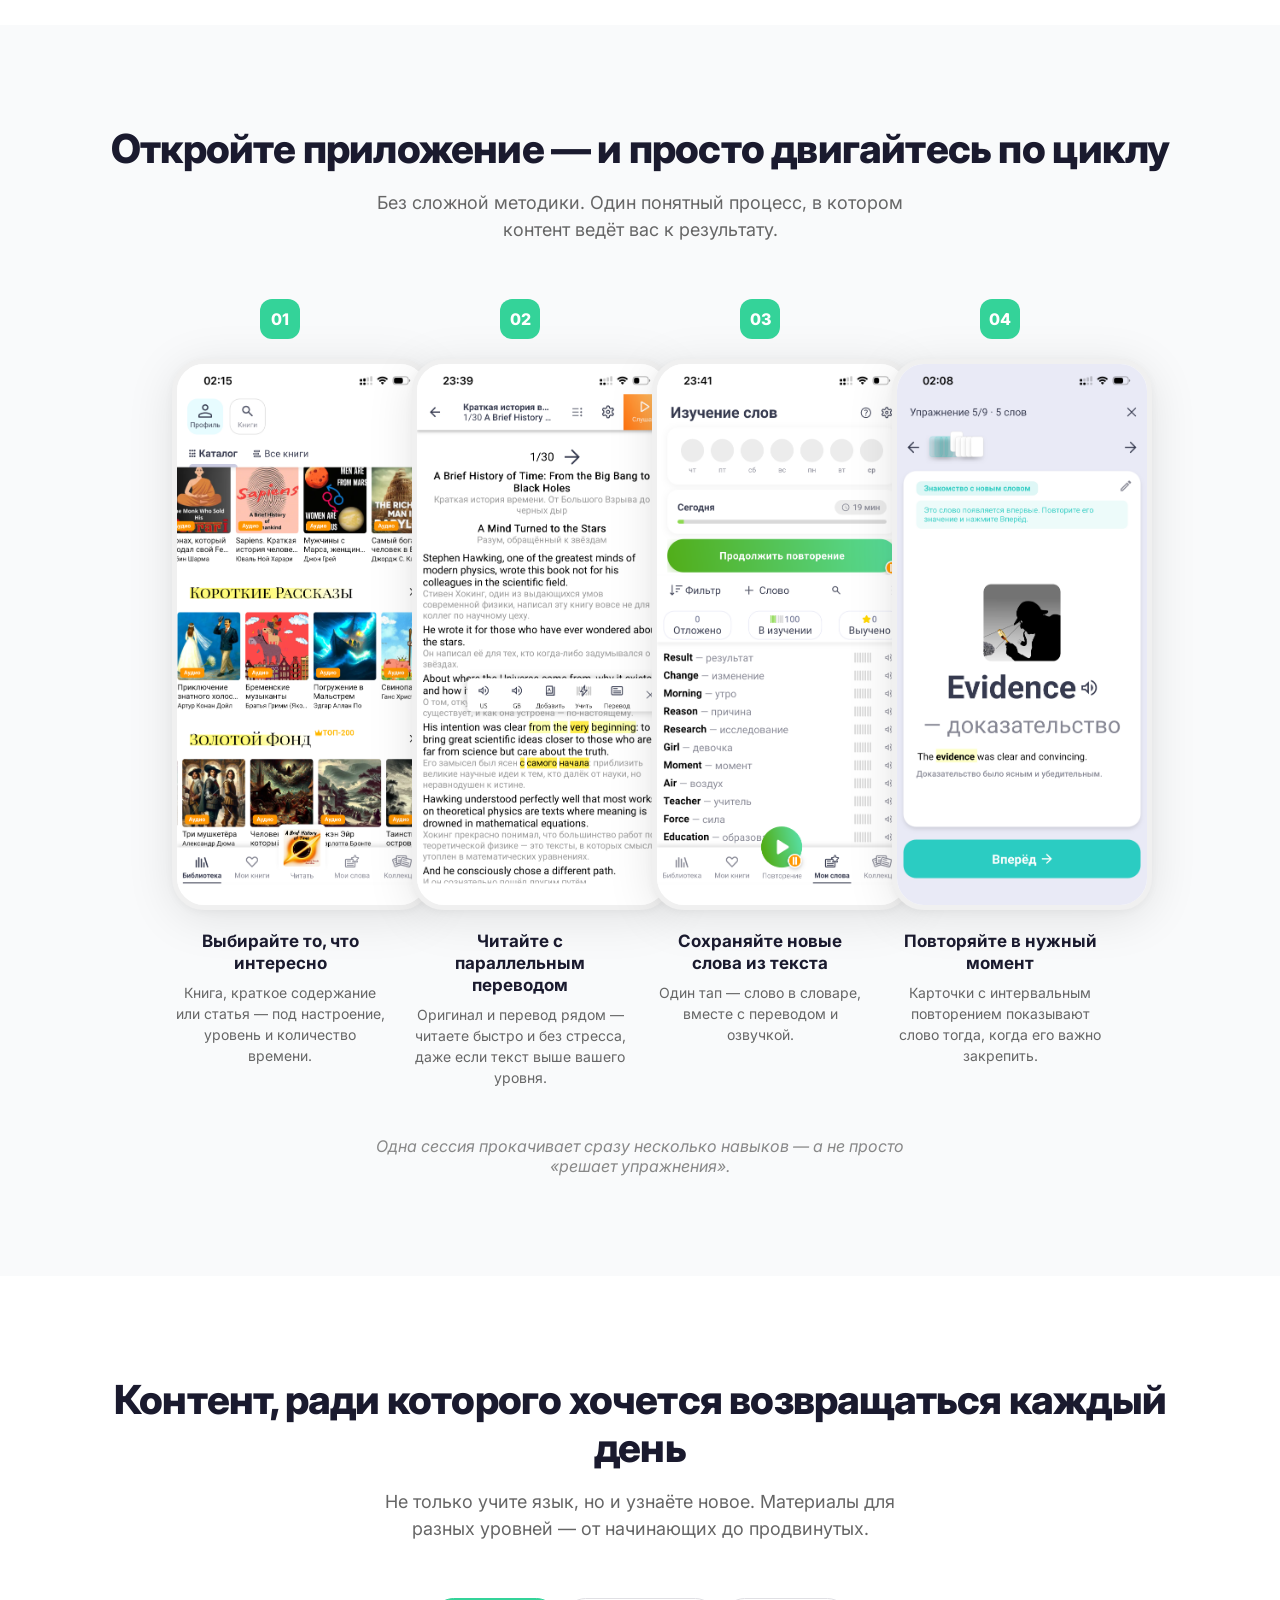
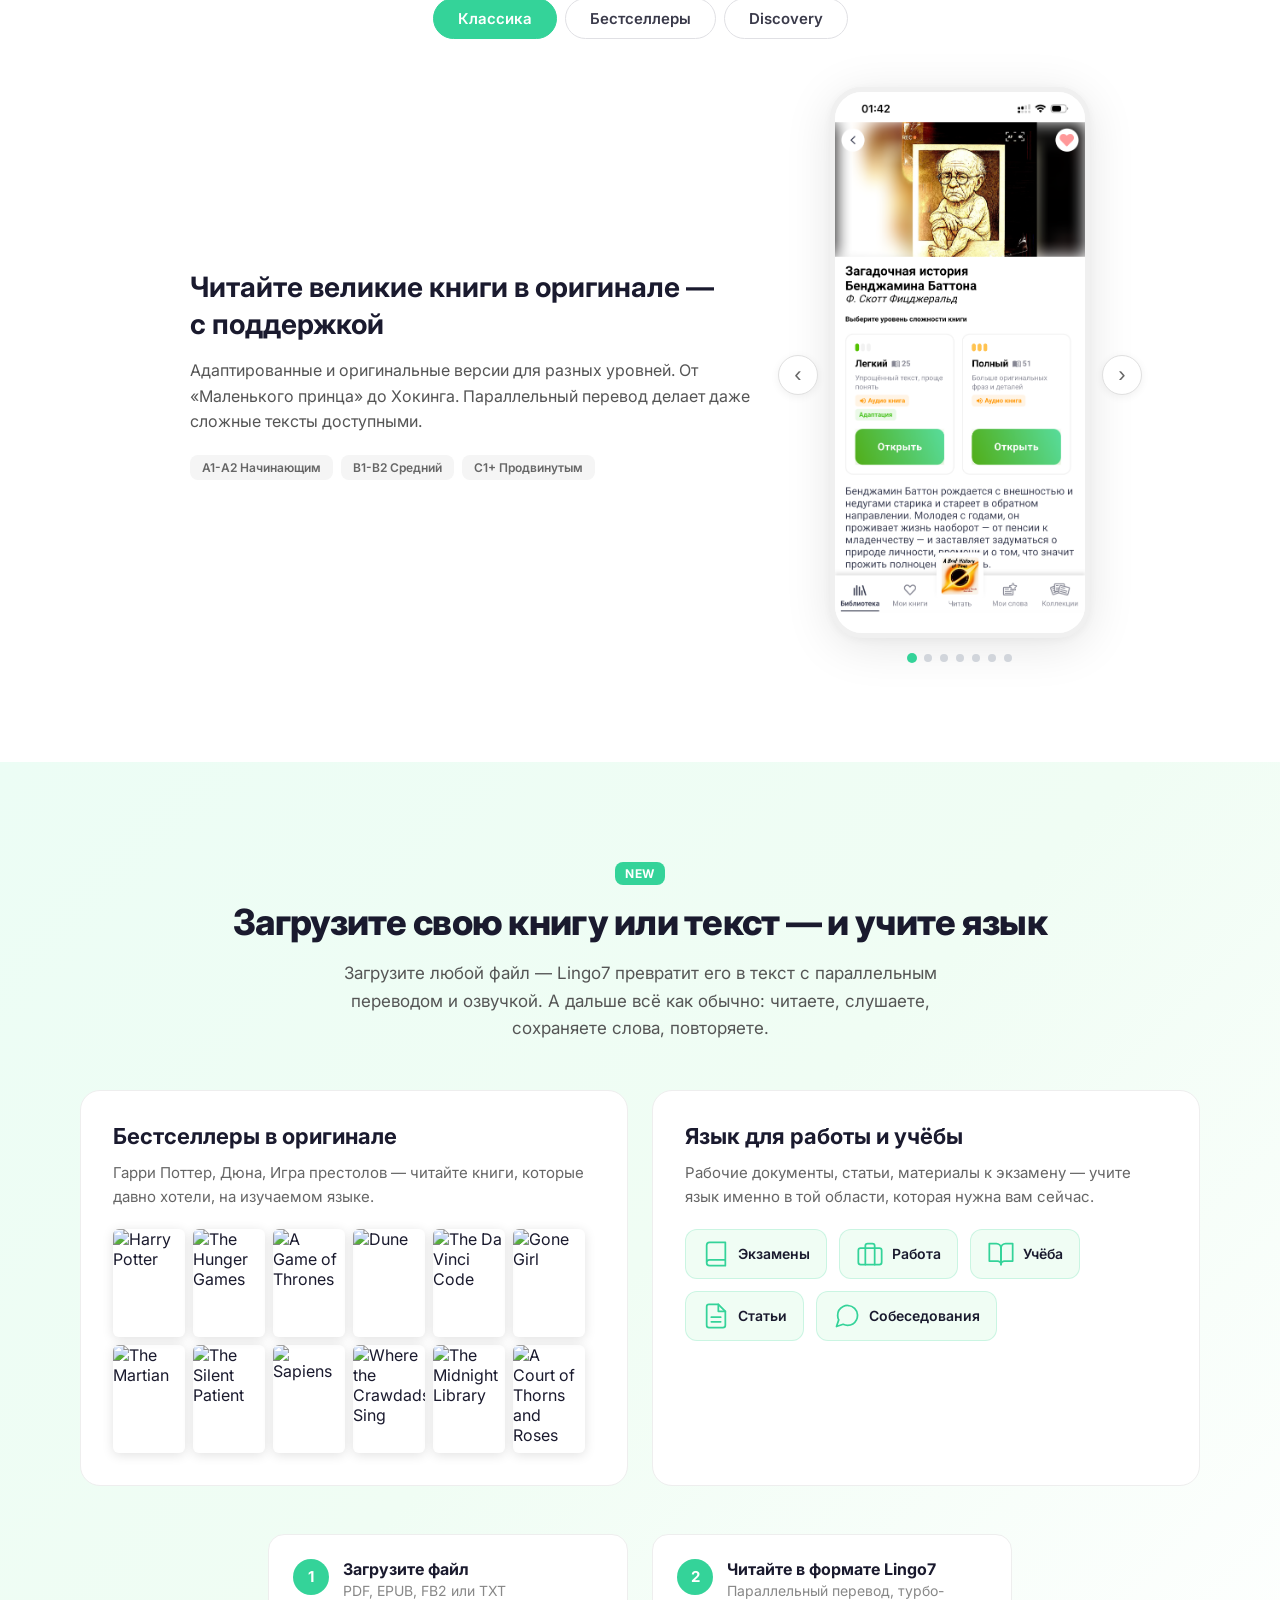
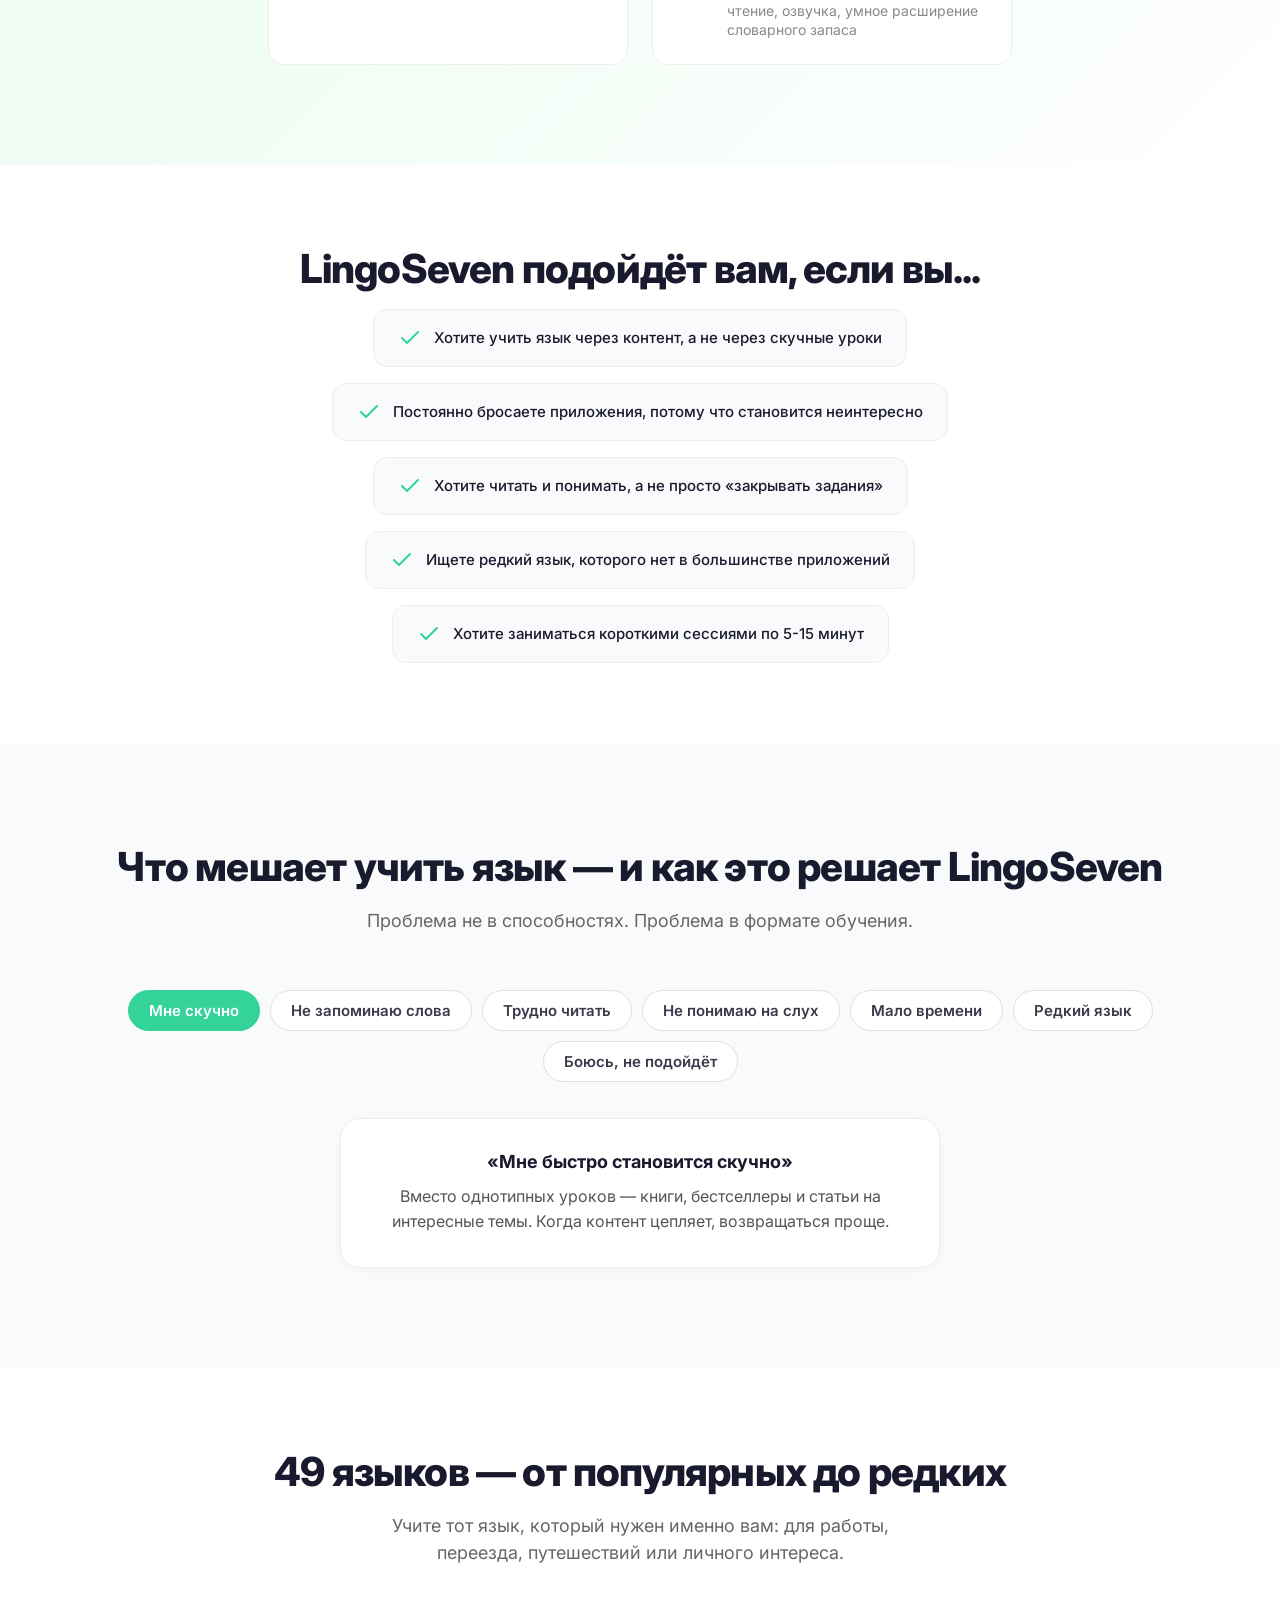
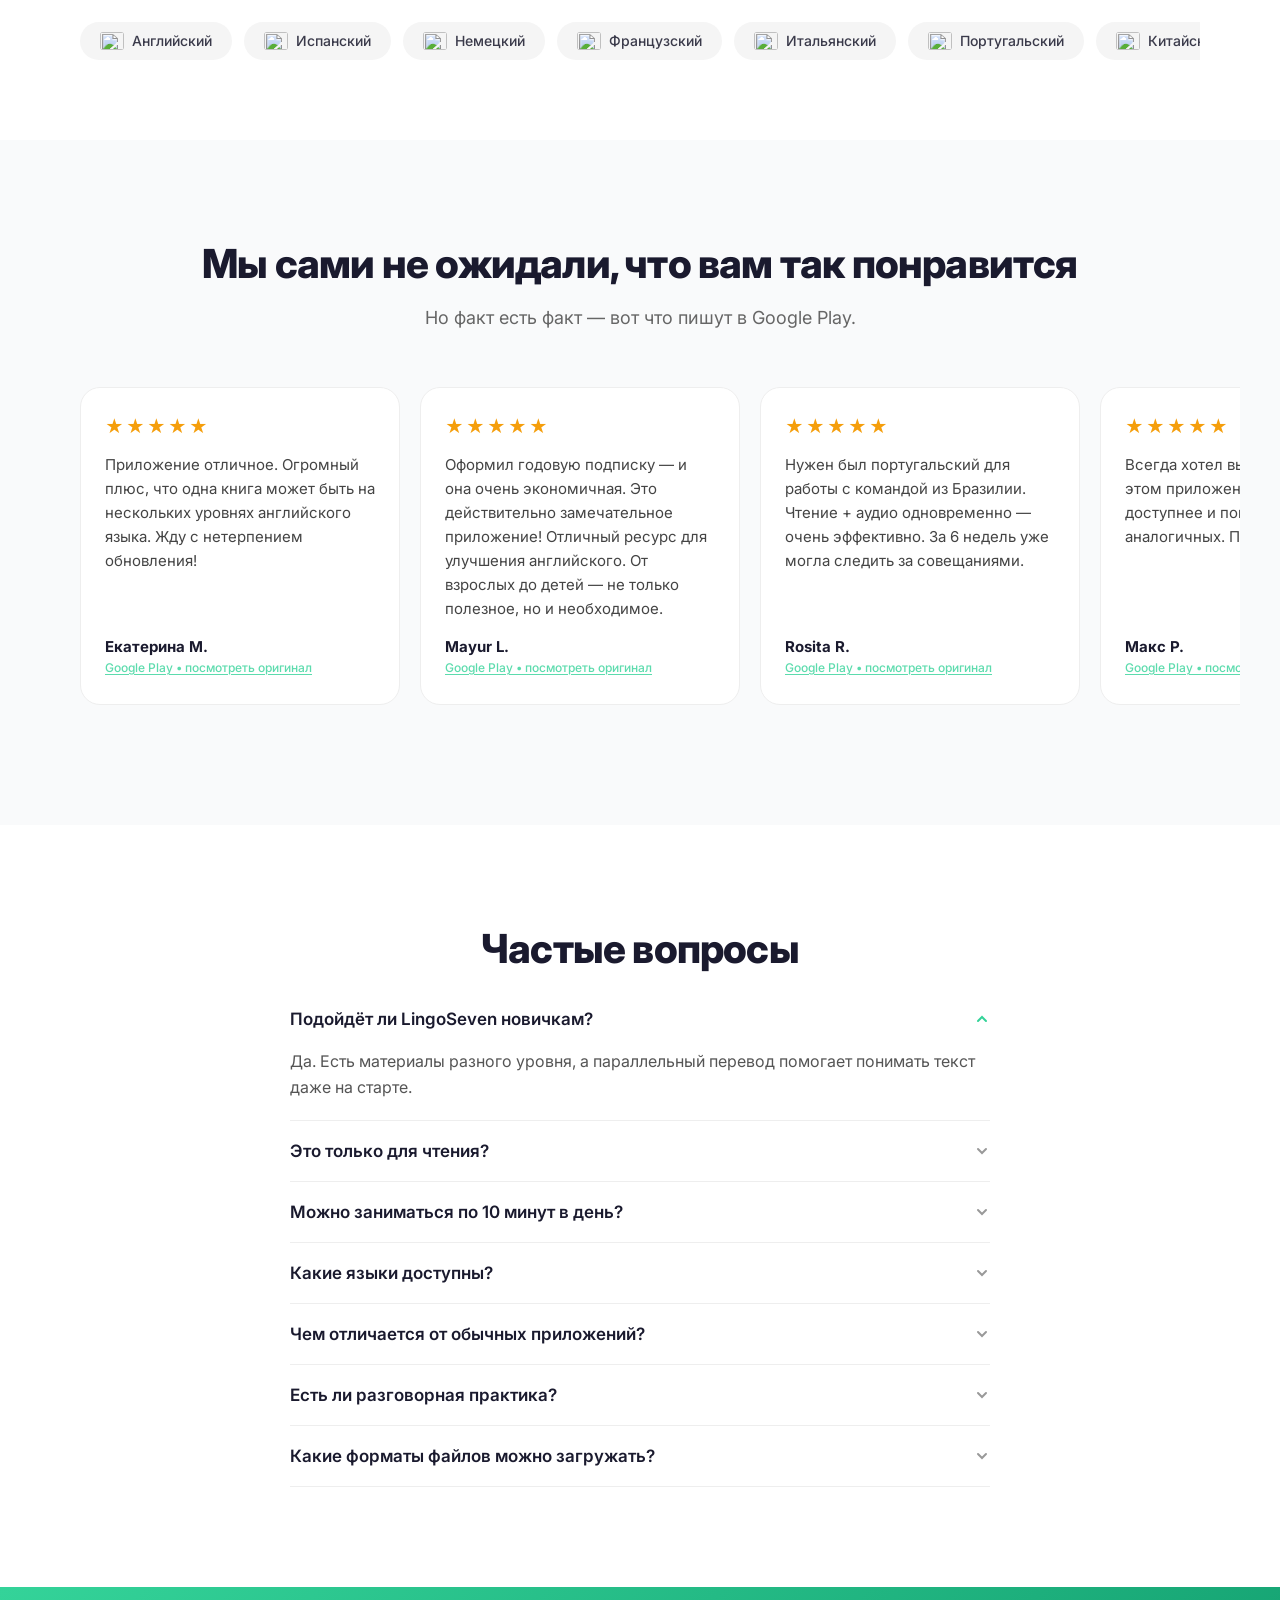
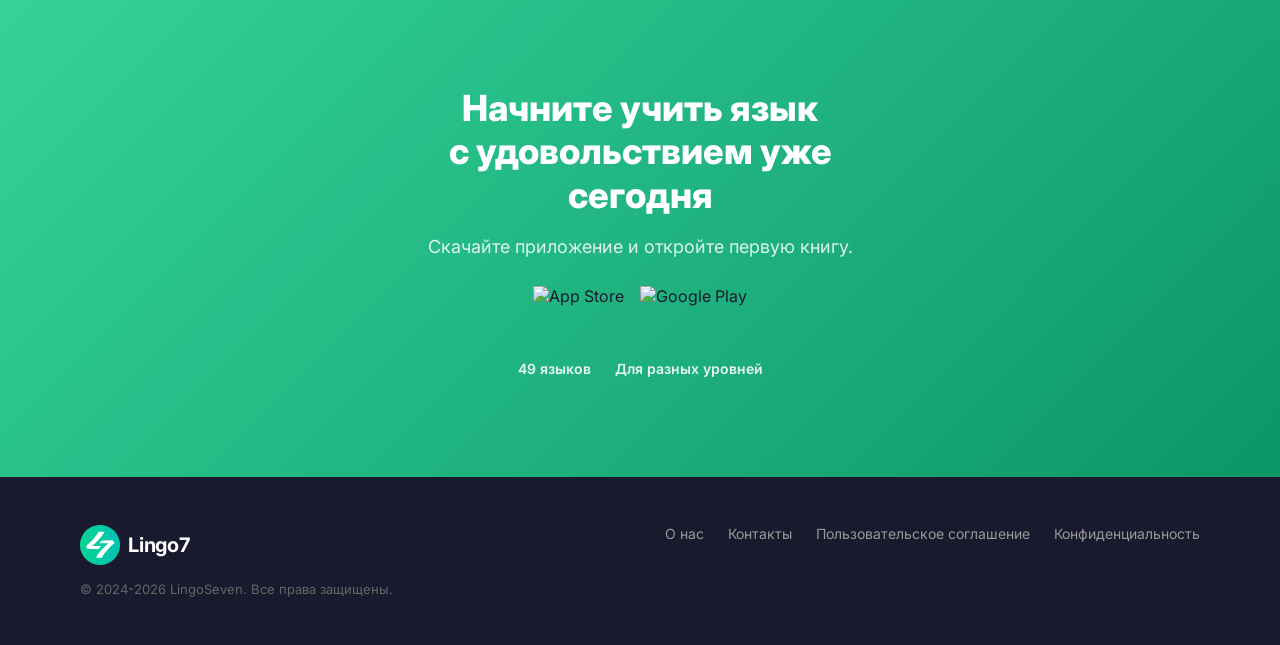
==== commit bc98e5a2: "Shorten first trust-card copy Co-Authored-By: Claude Opus 4.7 (1M context) <noreply@anthropic.com>" ====
--- a/index.html
+++ b/index.html
@@ -269,8 +269,8 @@
     <div class="container trust__inner">
       <div class="trust__card">
         <svg class="trust__icon" width="28" height="28" viewBox="0 0 24 24" fill="none" stroke="#34D399" stroke-width="1.5" stroke-linecap="round" stroke-linejoin="round"><path d="M12 22s8-4 8-10V5l-8-3-8 3v7c0 6 8 10 8 10z"/></svg>
-        <strong>Любая книга — ваш учебник</strong>
-        <span>Превратите то, что читаете, в курс языка</span>
+        <strong>Книга вместо курса</strong>
+        <span>Учите язык на том, что интересно</span>
       </div>
       <div class="trust__card">
         <svg class="trust__icon" width="28" height="28" viewBox="0 0 24 24" fill="none" stroke="#34D399" stroke-width="1.5" stroke-linecap="round" stroke-linejoin="round"><circle cx="12" cy="12" r="10"/><line x1="2" y1="12" x2="22" y2="12"/><path d="M12 2a15.3 15.3 0 0 1 4 10 15.3 15.3 0 0 1-4 10 15.3 15.3 0 0 1-4-10 15.3 15.3 0 0 1 4-10z"/></svg>
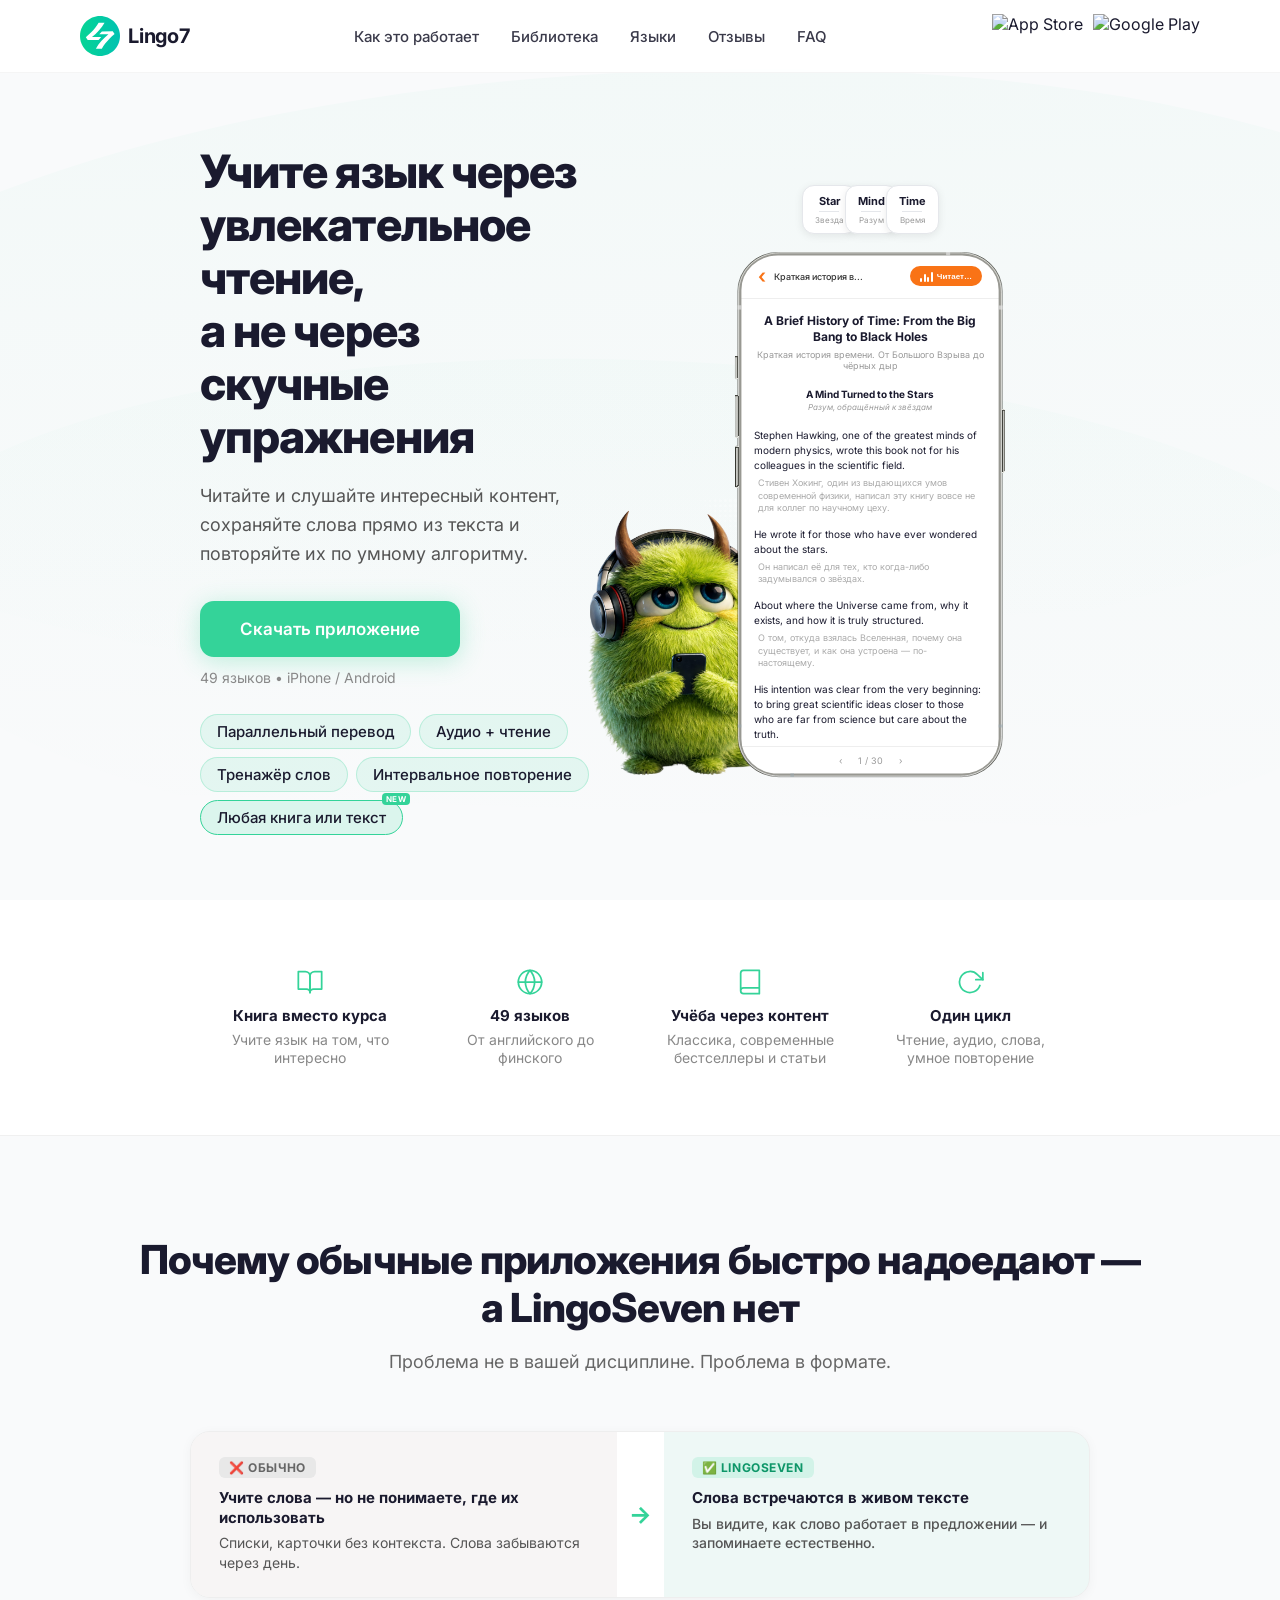
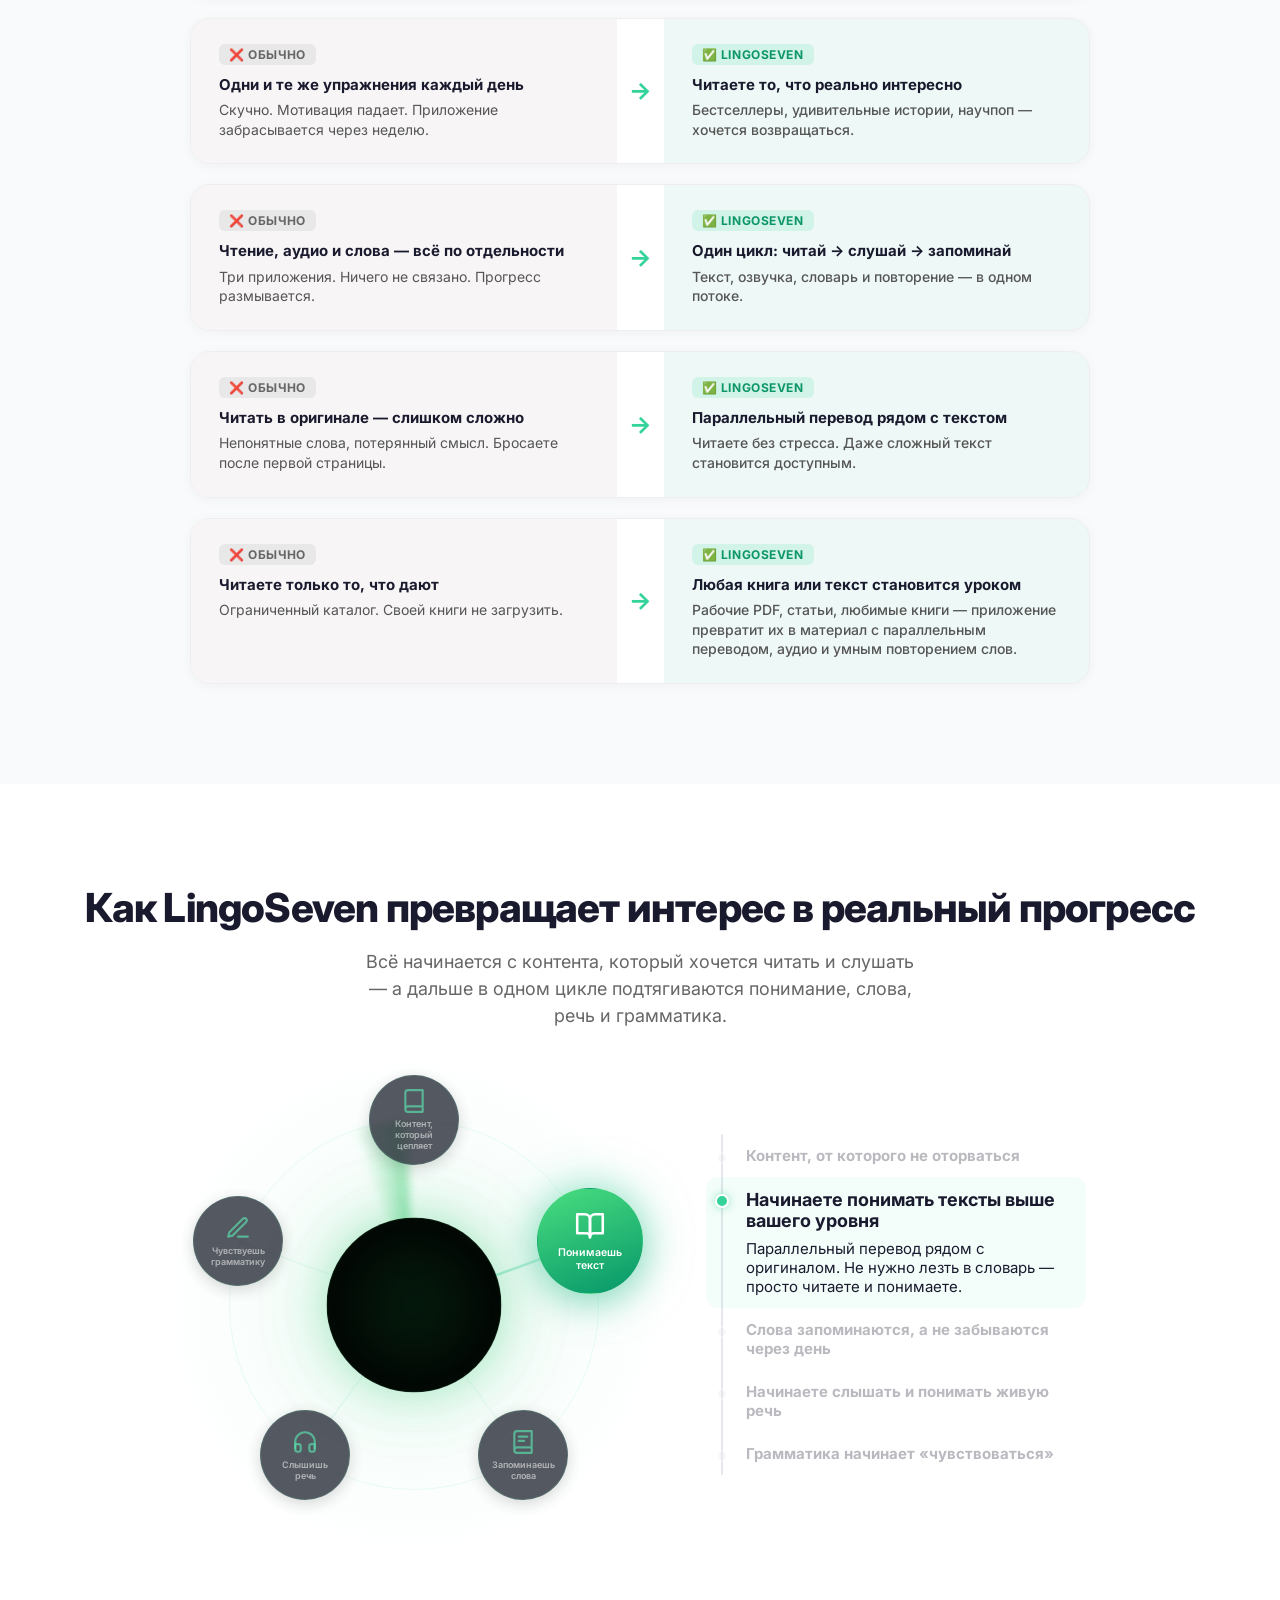
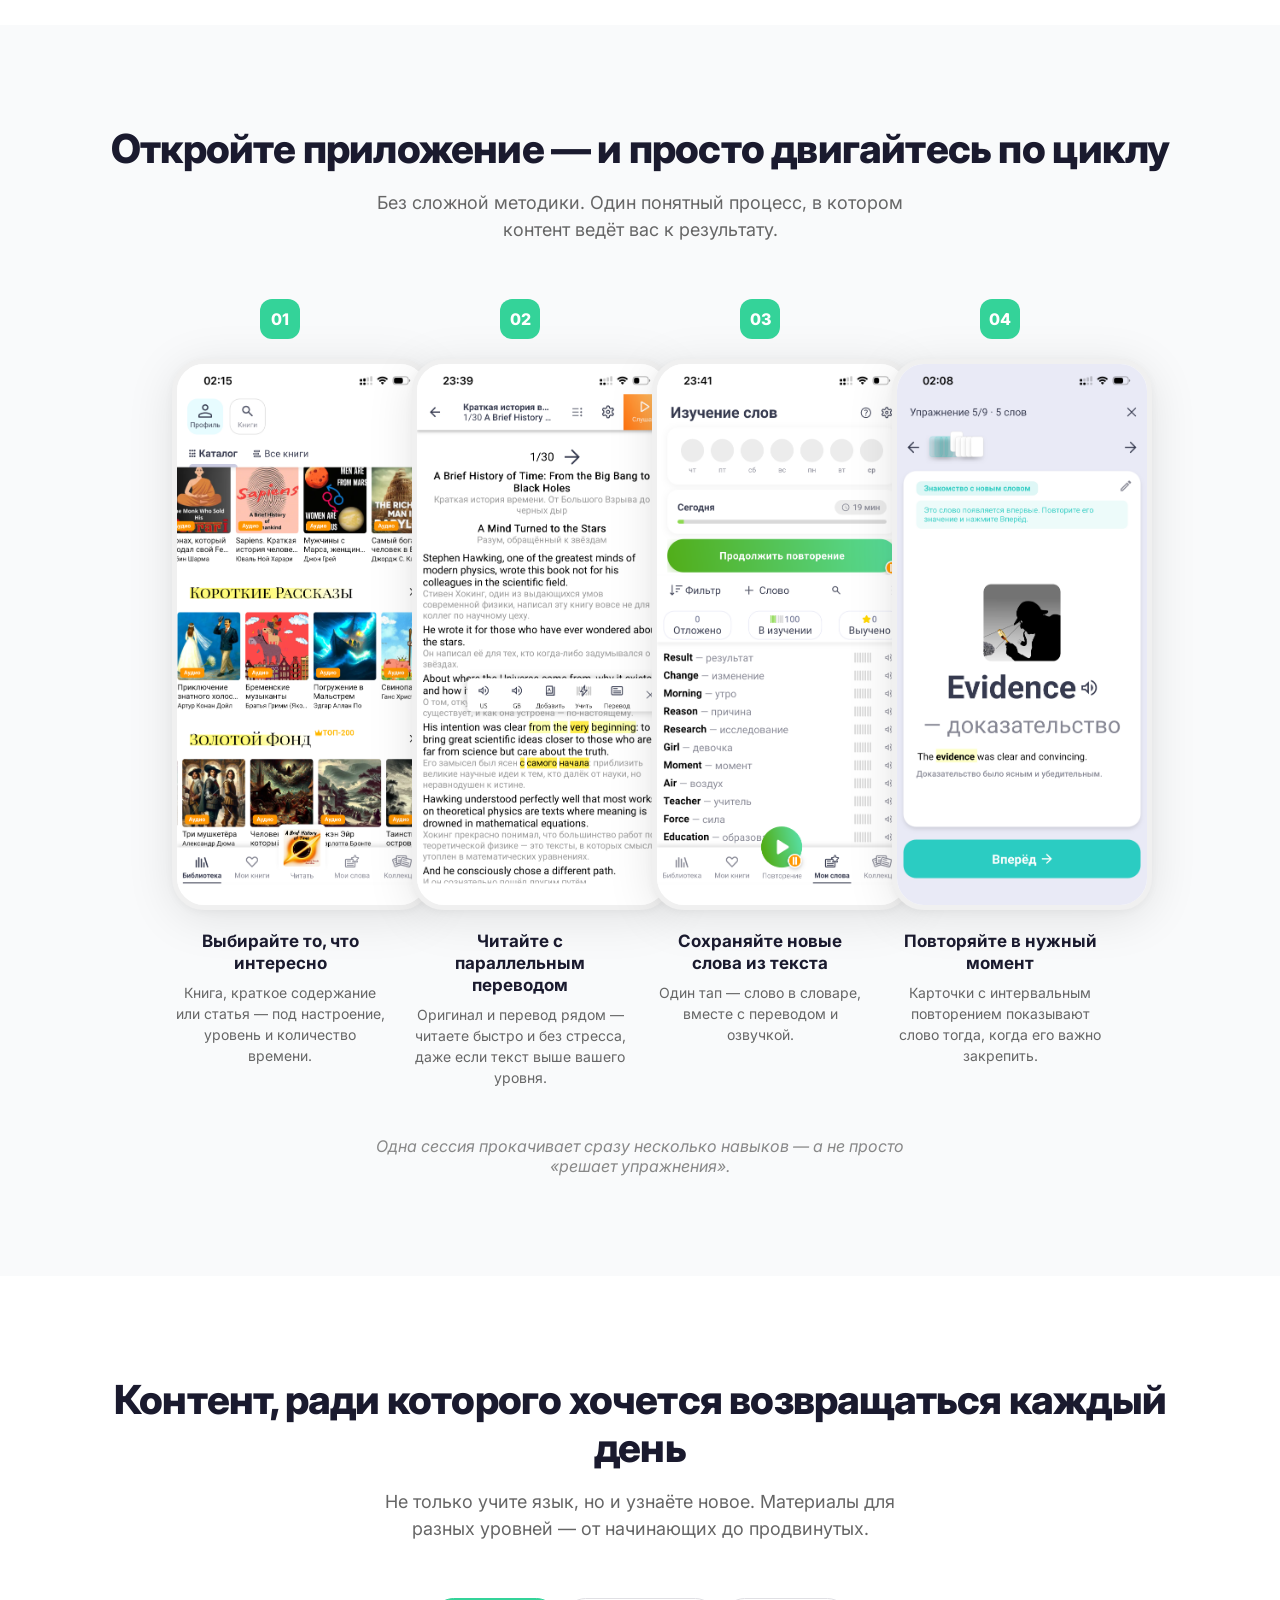
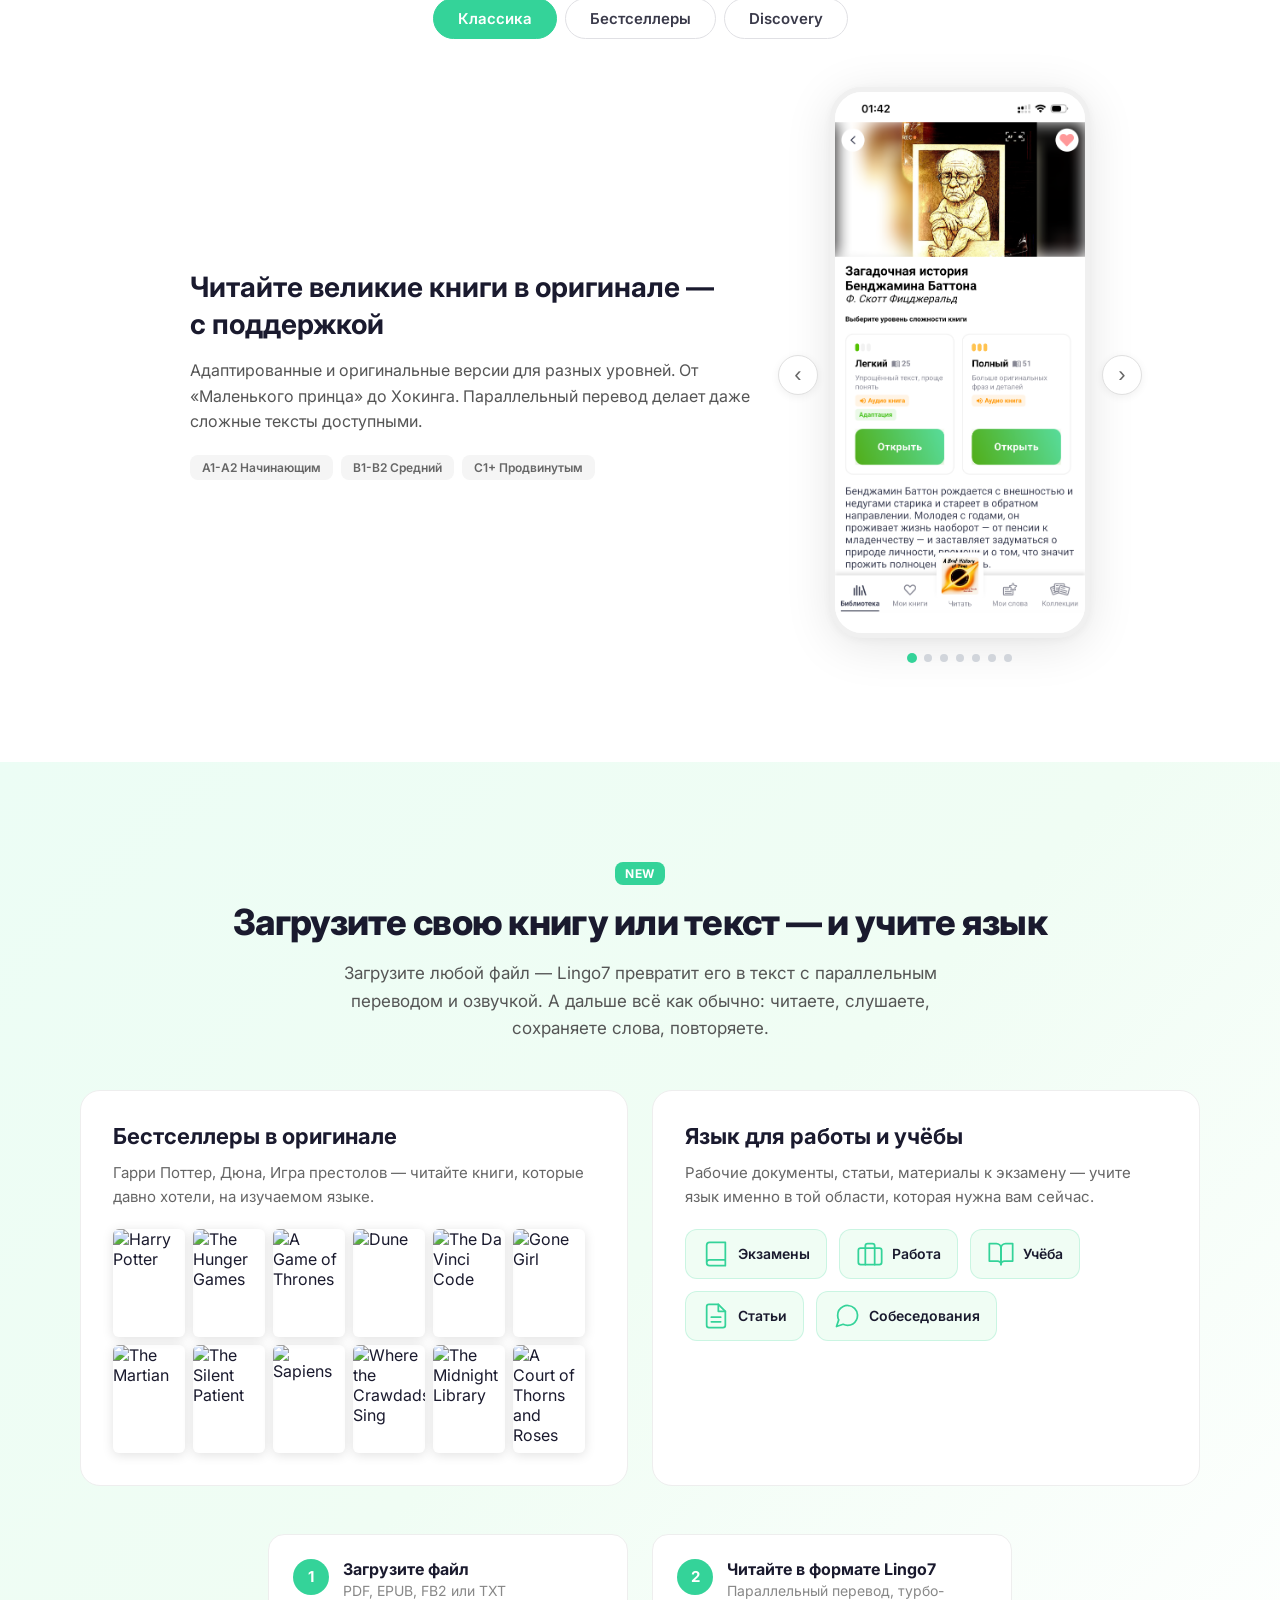
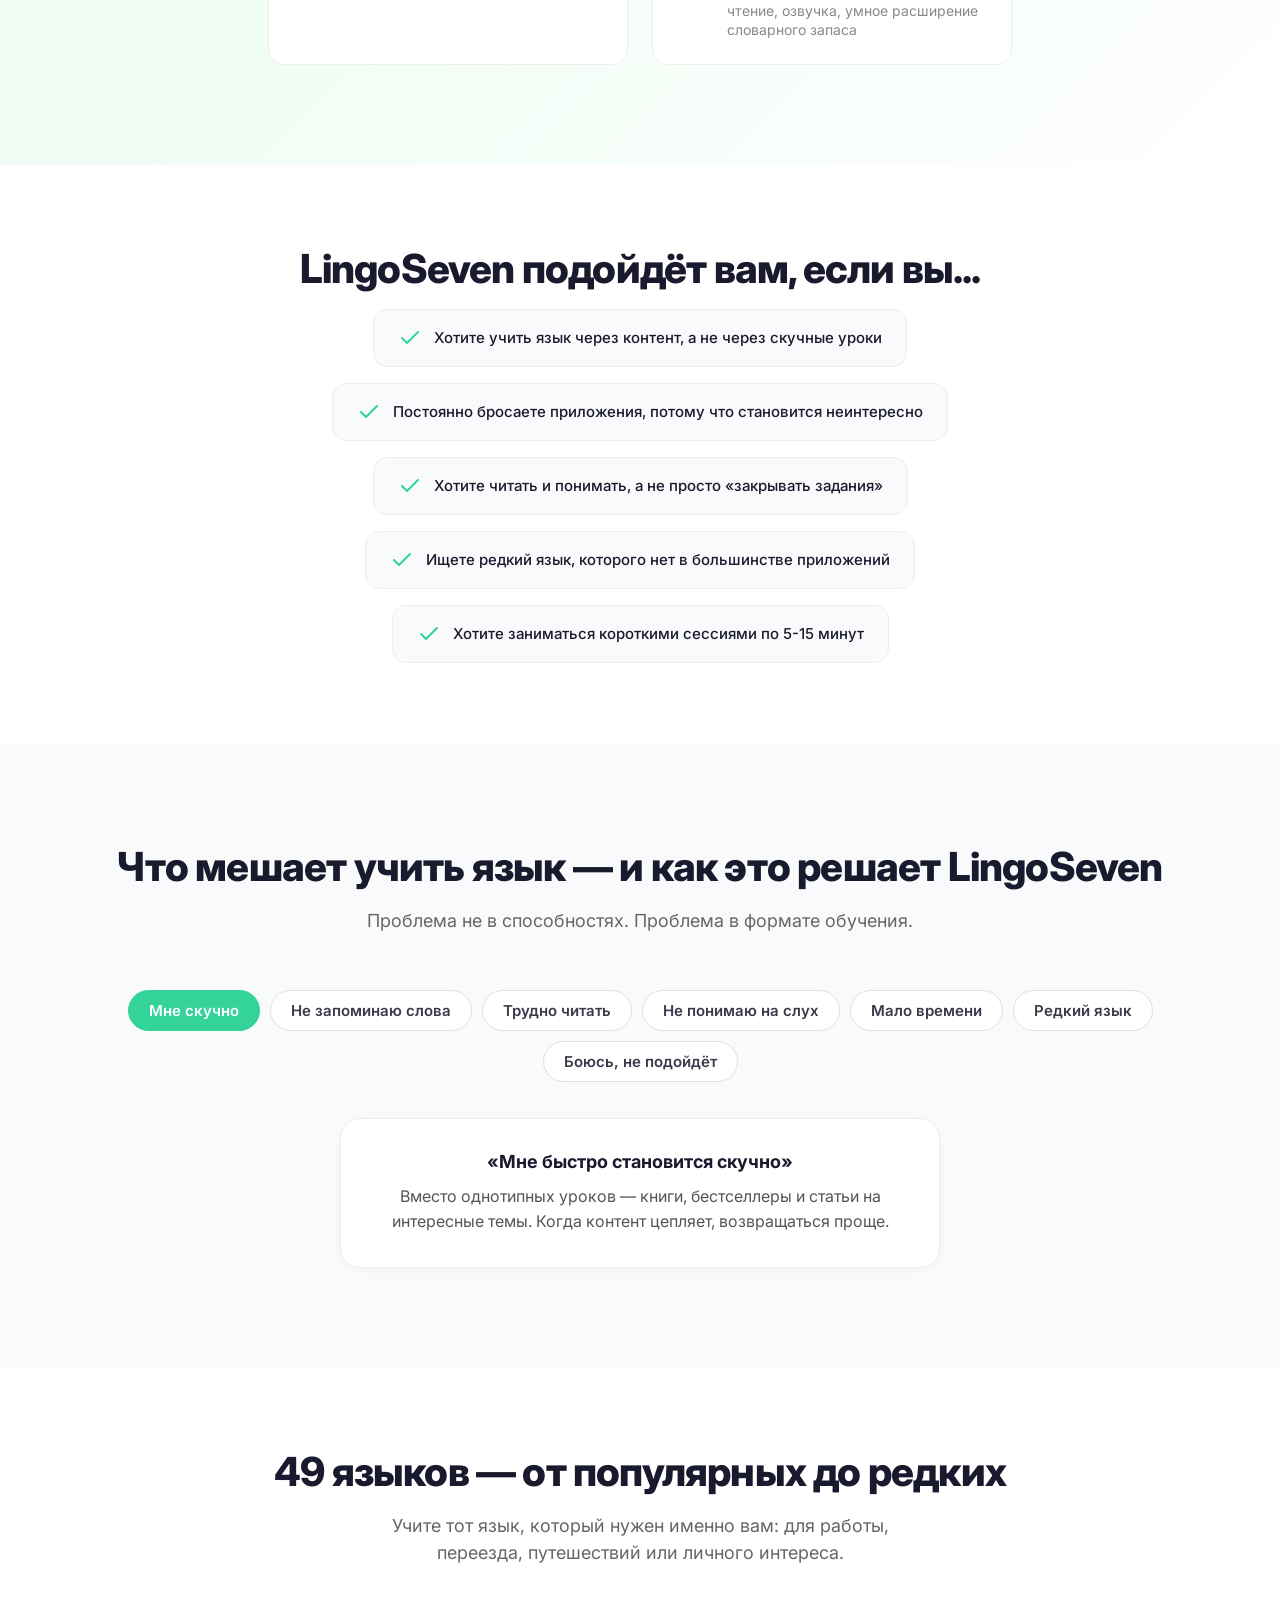
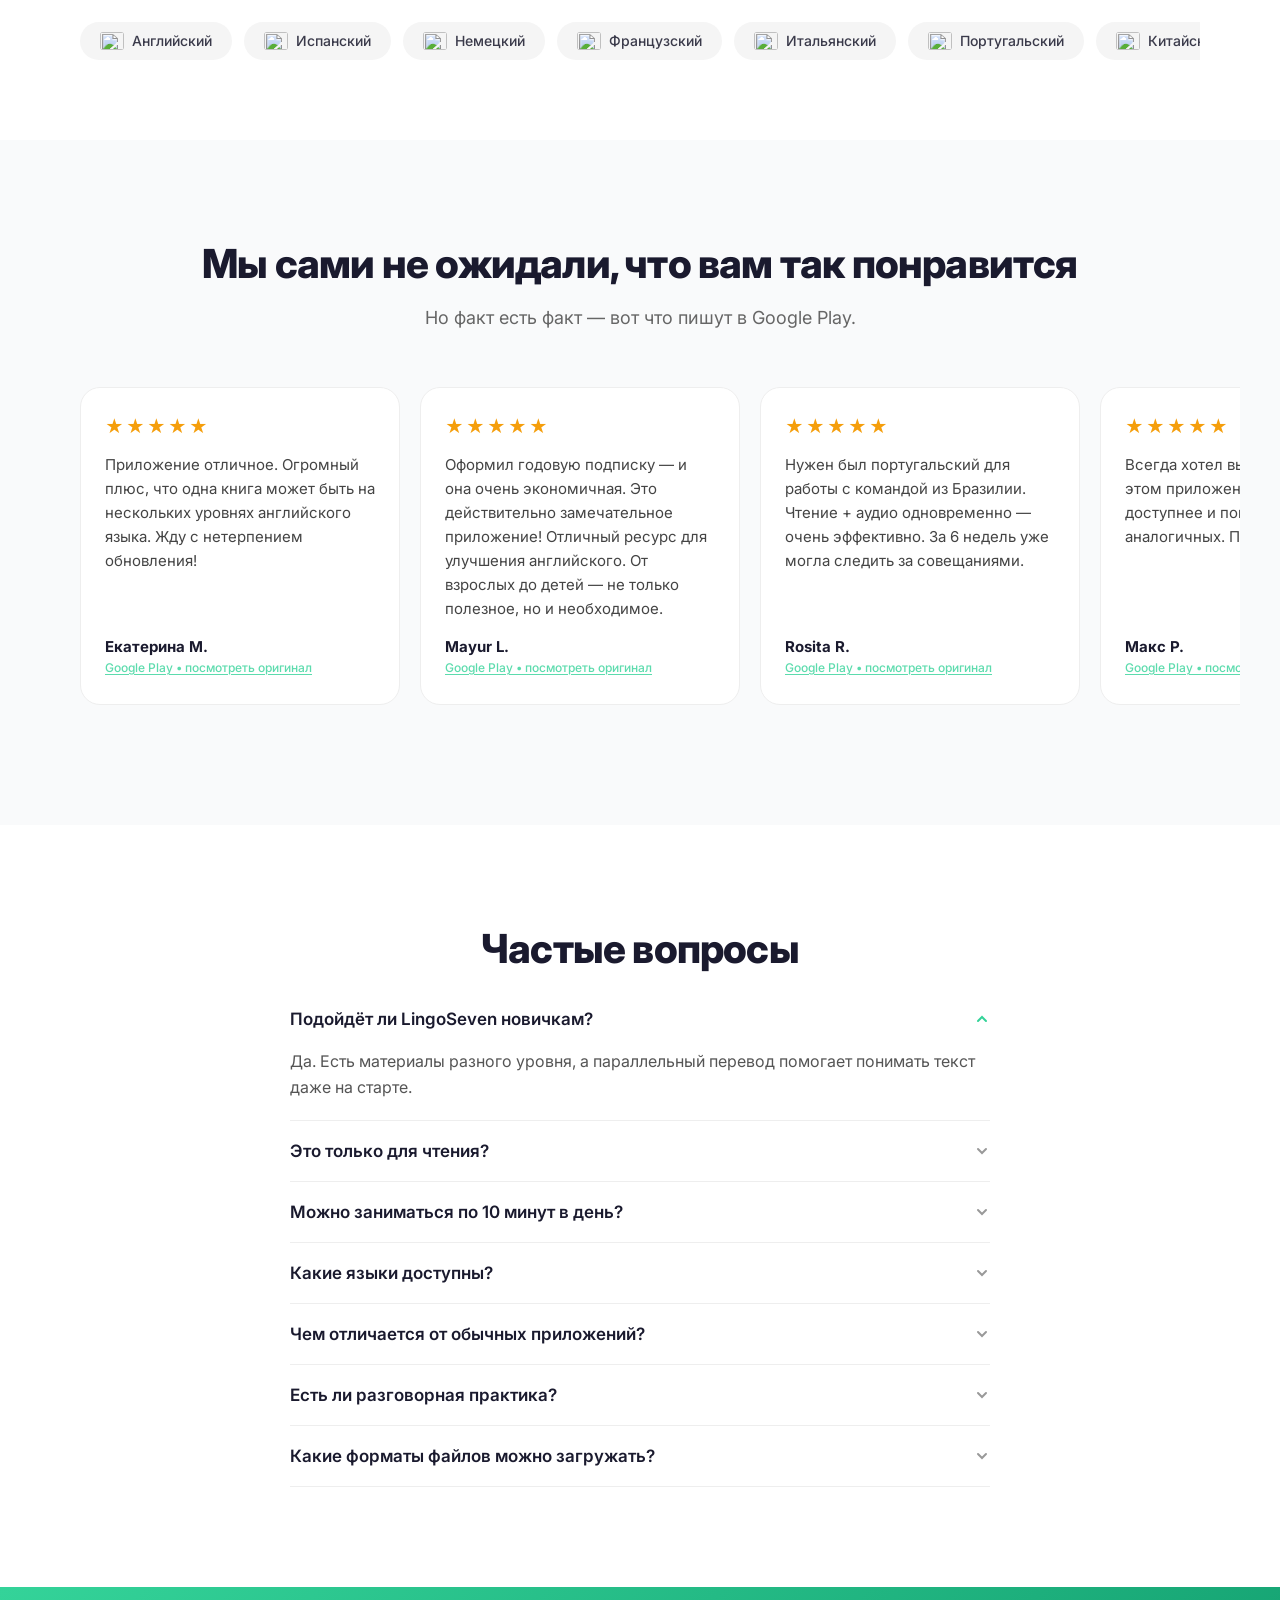
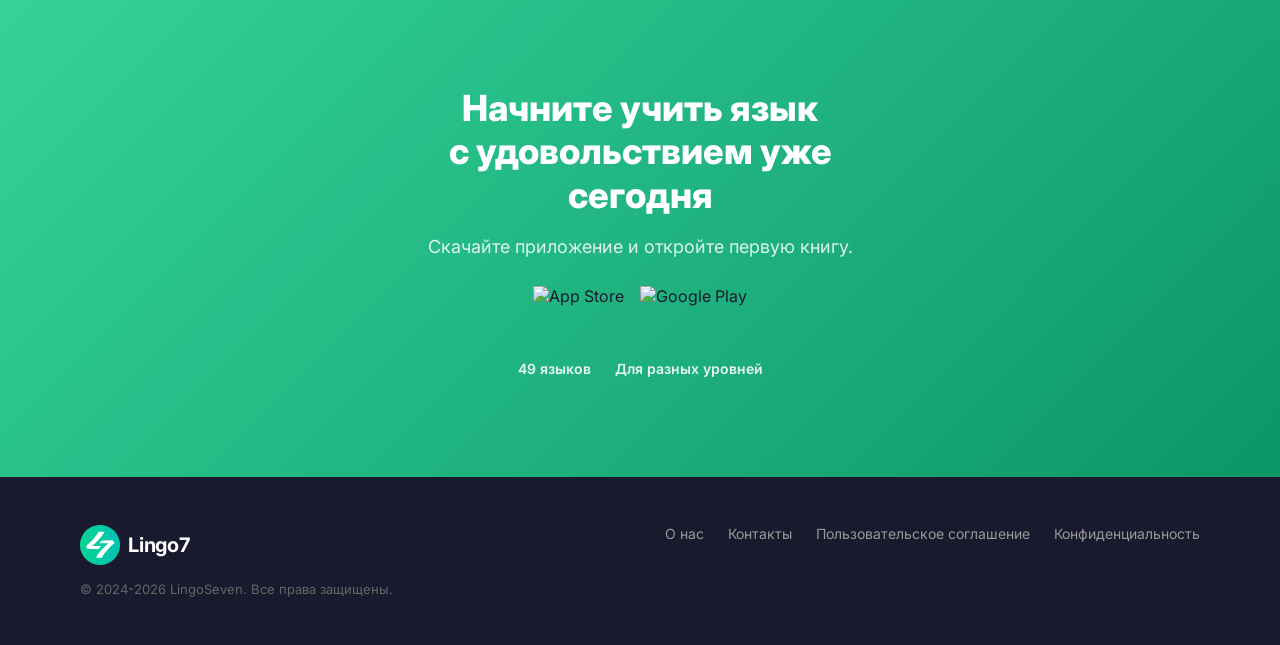
==== commit 9792158d: "Swap shield icon for open-book icon in first trust card Co-Authored-By: Claude Opus 4.7 (1M context)" ====
--- a/index.html
+++ b/index.html
@@ -268,7 +268,7 @@
   <section class="trust">
     <div class="container trust__inner">
       <div class="trust__card">
-        <svg class="trust__icon" width="28" height="28" viewBox="0 0 24 24" fill="none" stroke="#34D399" stroke-width="1.5" stroke-linecap="round" stroke-linejoin="round"><path d="M12 22s8-4 8-10V5l-8-3-8 3v7c0 6 8 10 8 10z"/></svg>
+        <svg class="trust__icon" width="28" height="28" viewBox="0 0 24 24" fill="none" stroke="#34D399" stroke-width="1.5" stroke-linecap="round" stroke-linejoin="round"><path d="M2 3h6a4 4 0 0 1 4 4v14a3 3 0 0 0-3-3H2z"/><path d="M22 3h-6a4 4 0 0 0-4 4v14a3 3 0 0 1 3-3h7z"/></svg>
         <strong>Книга вместо курса</strong>
         <span>Учите язык на том, что интересно</span>
       </div>
